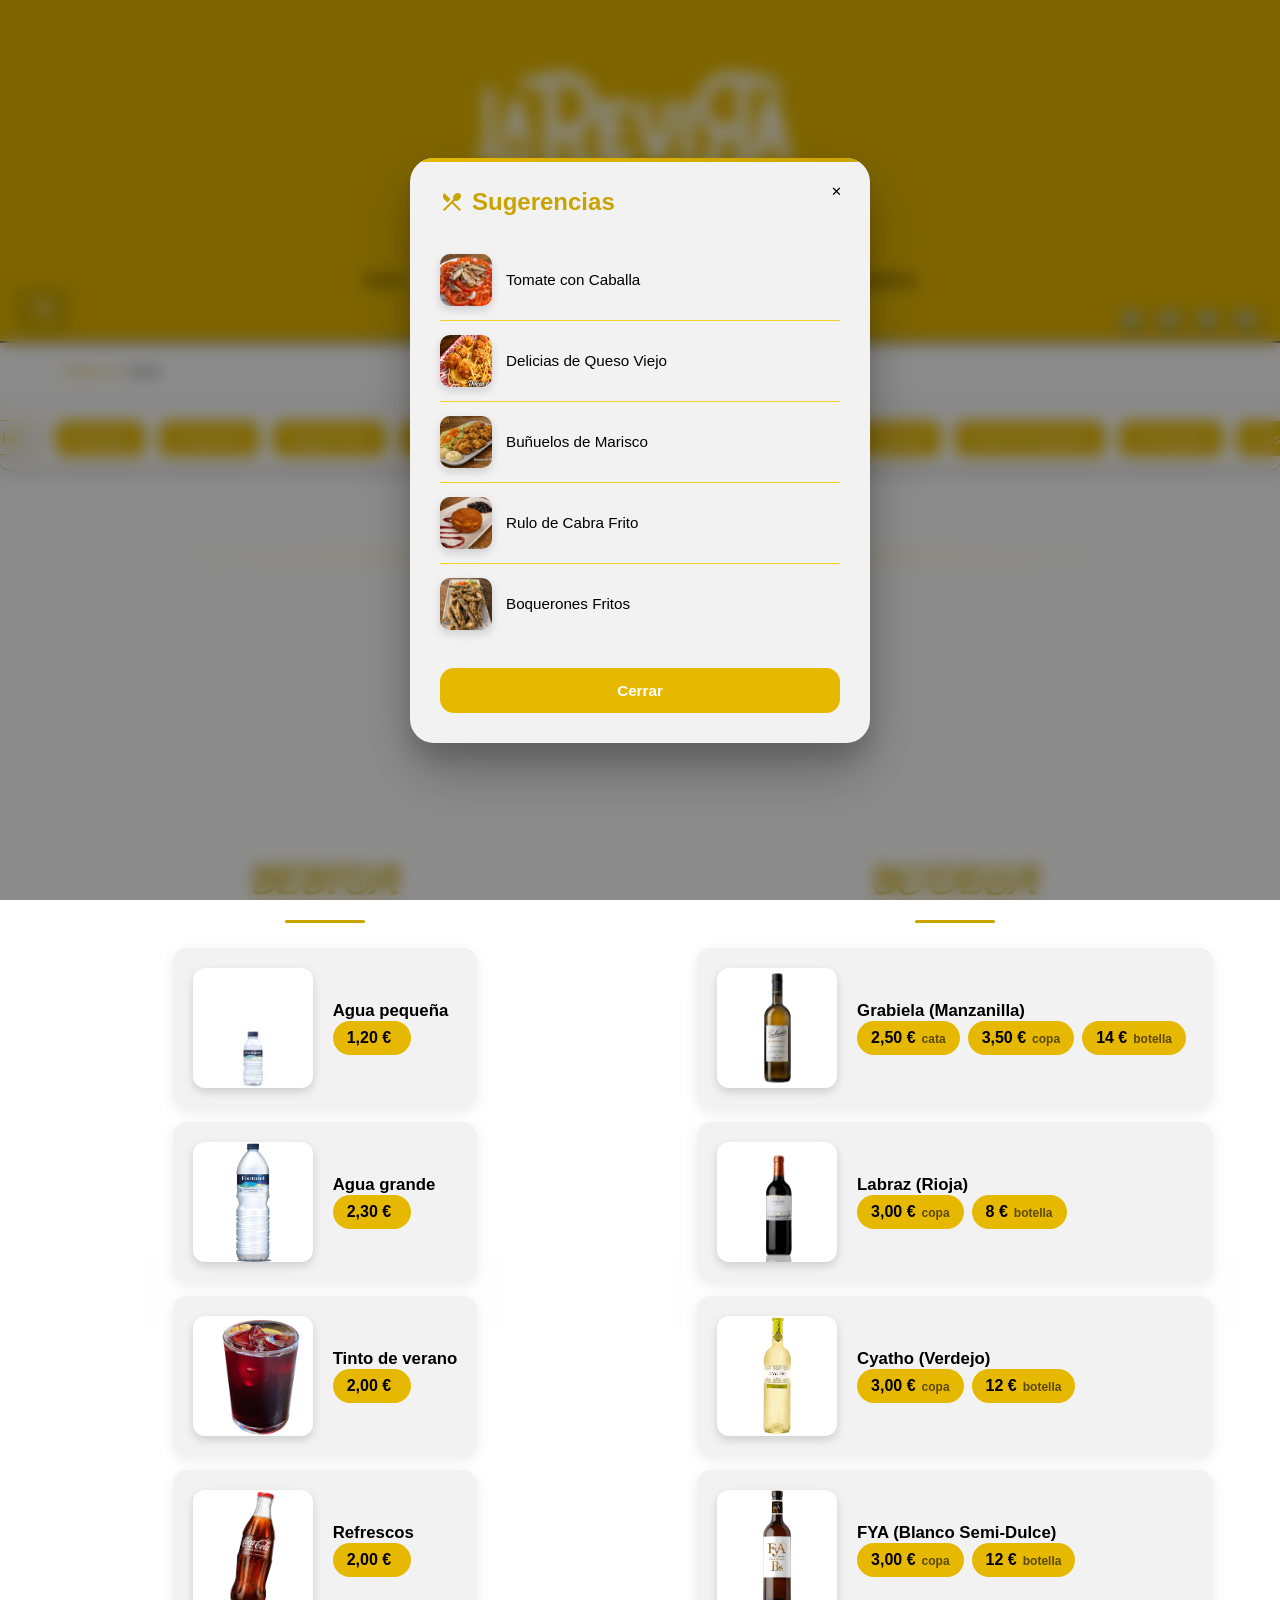
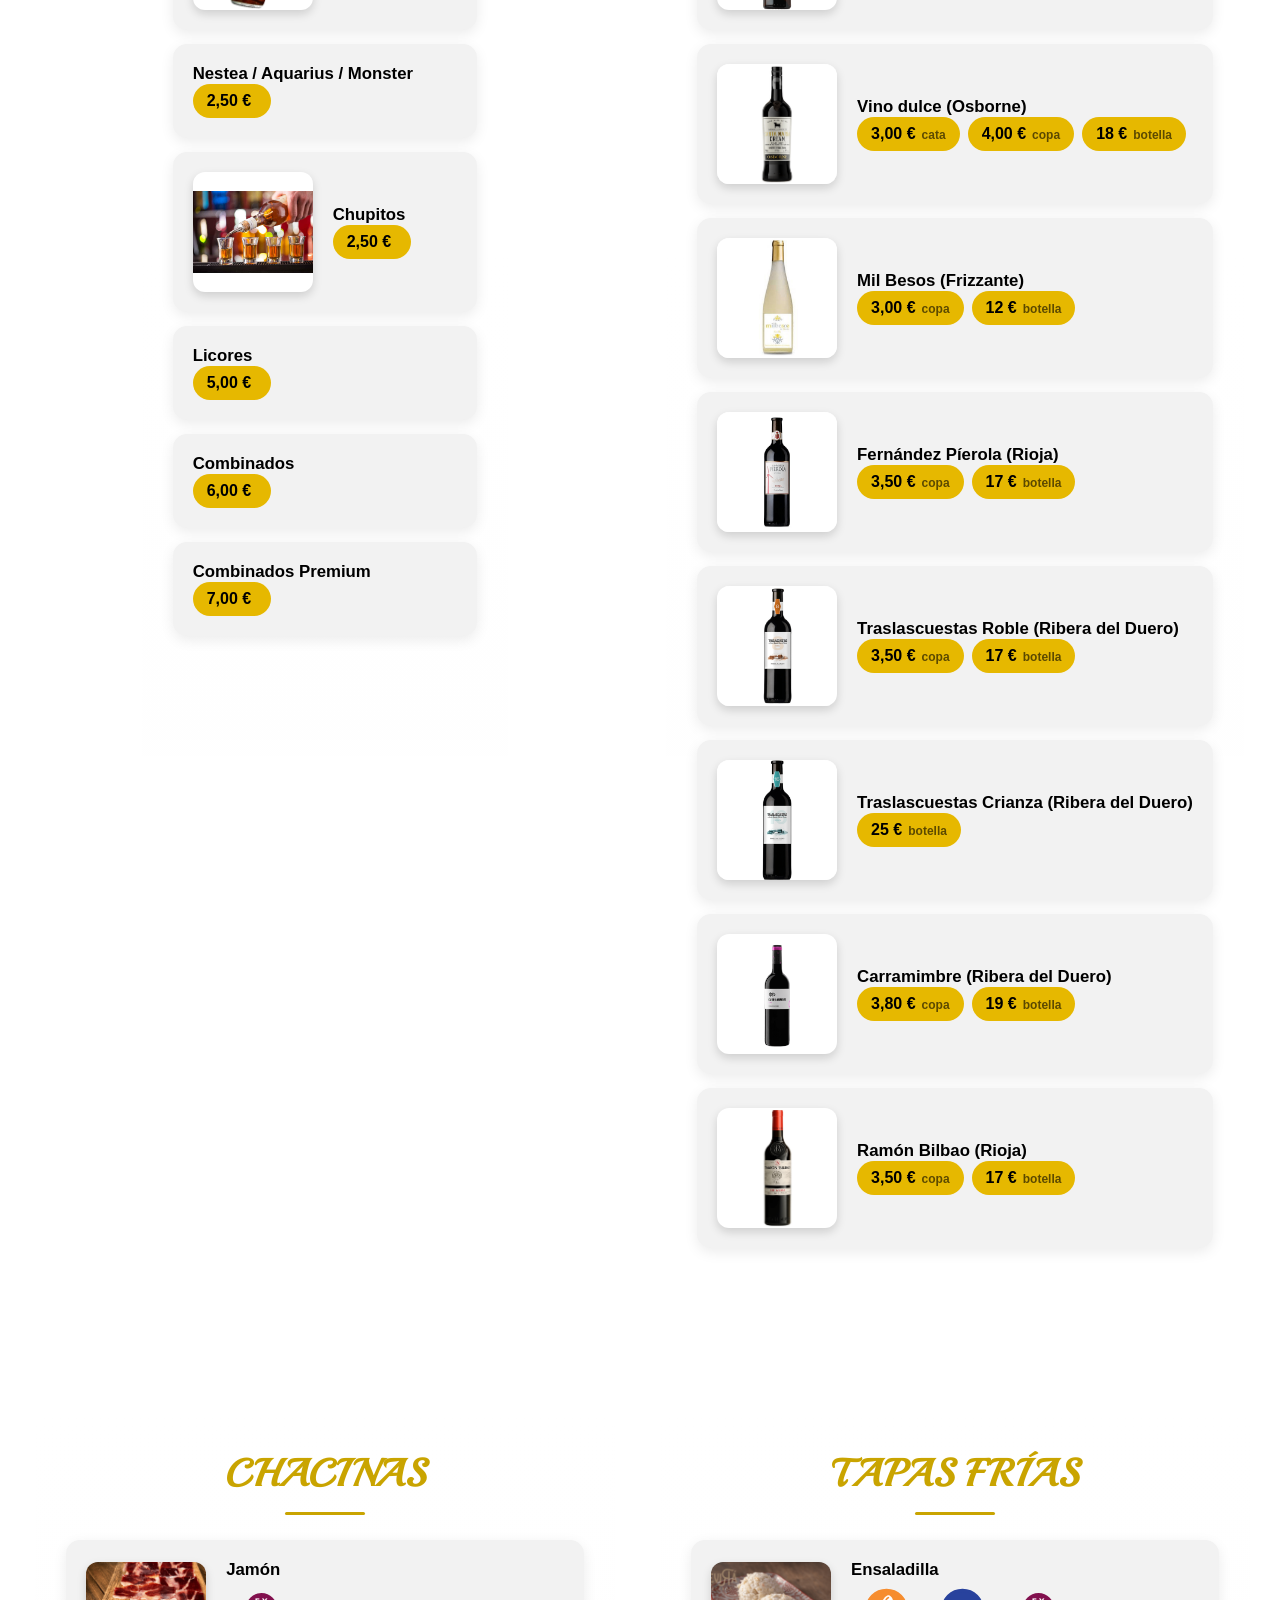
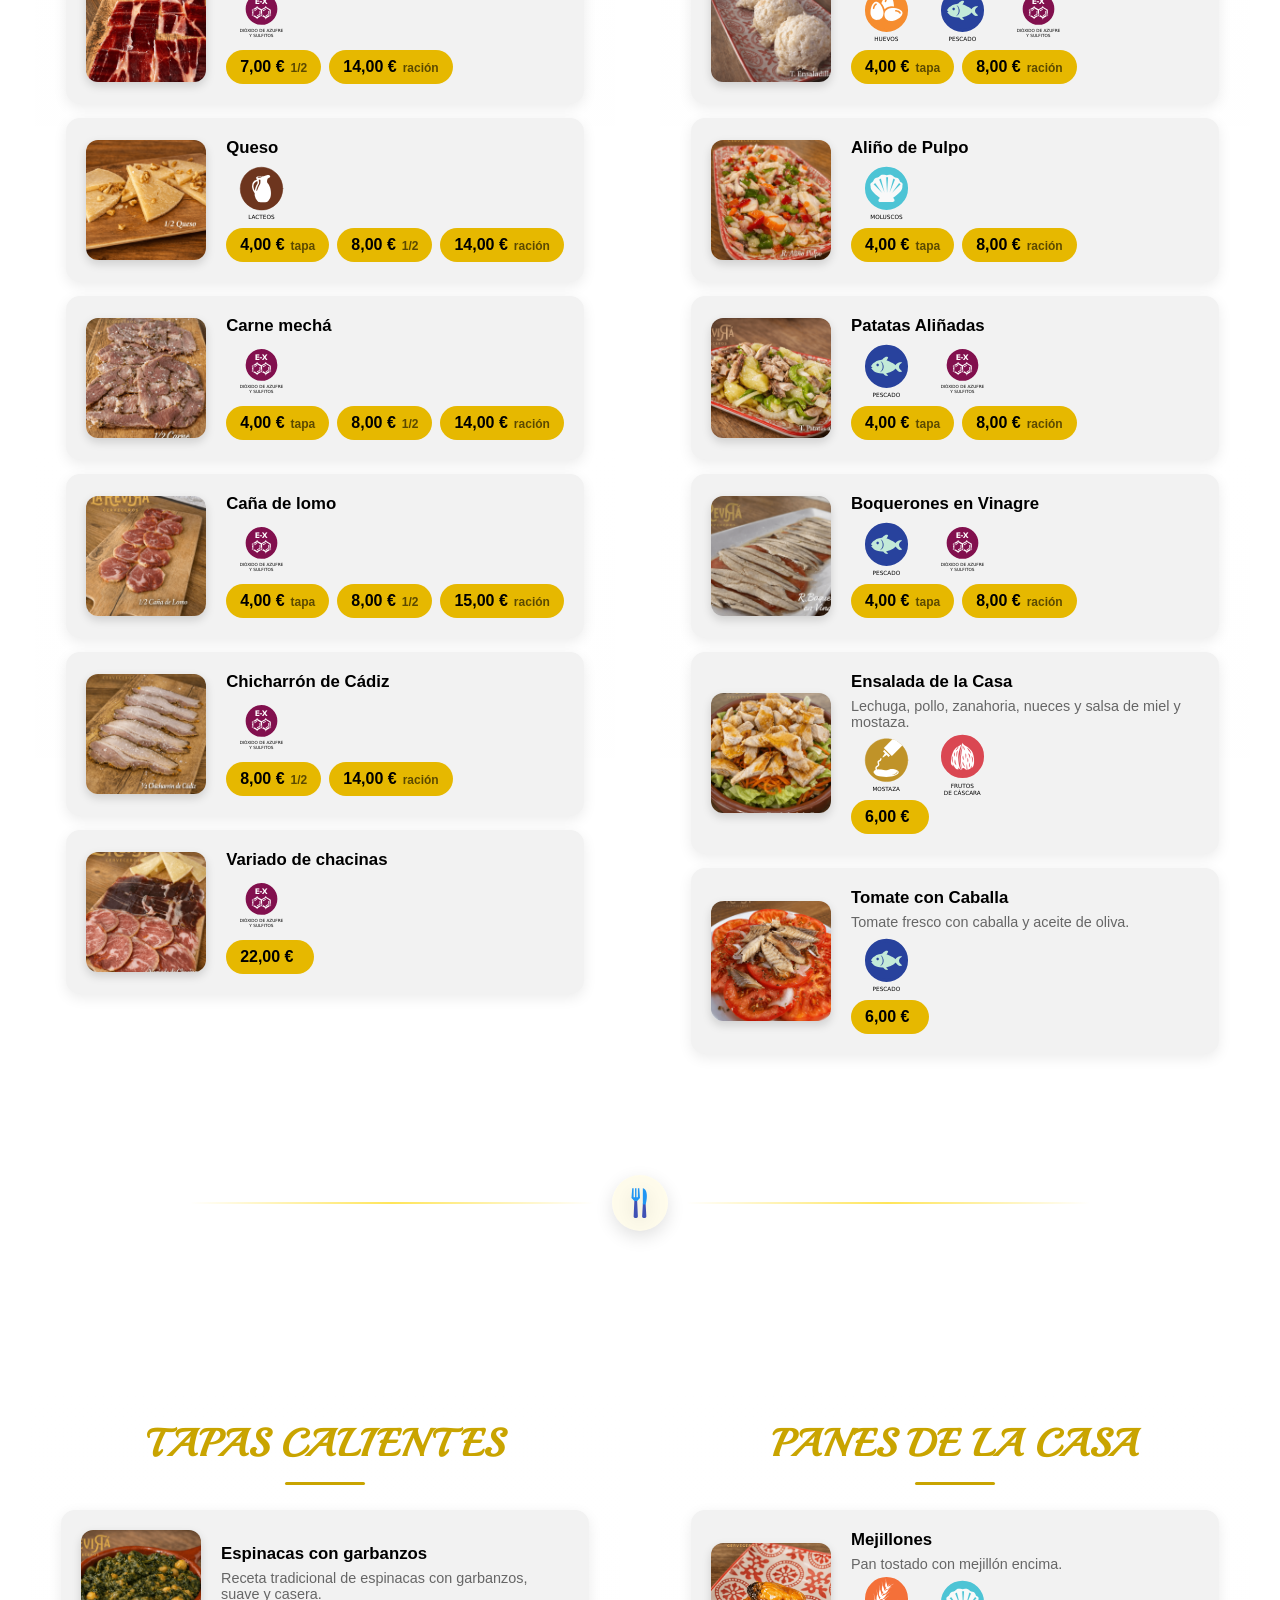
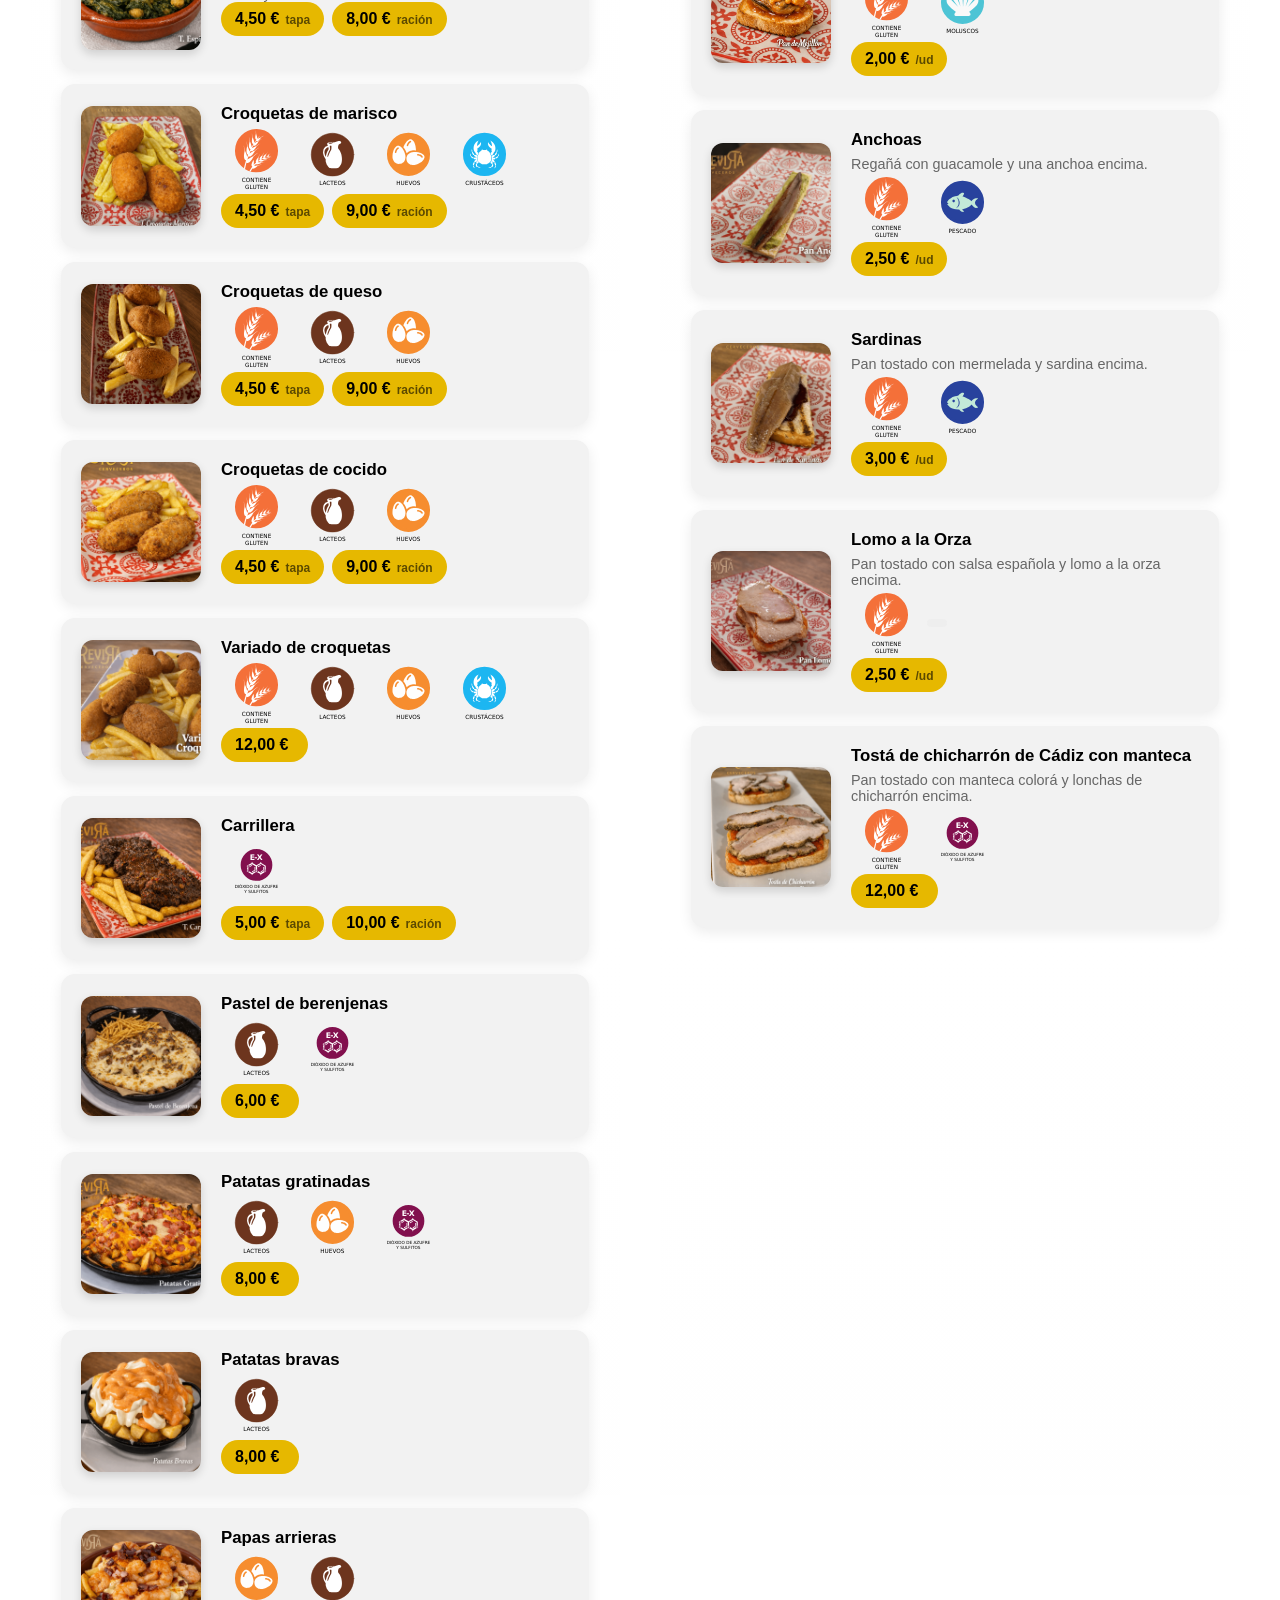
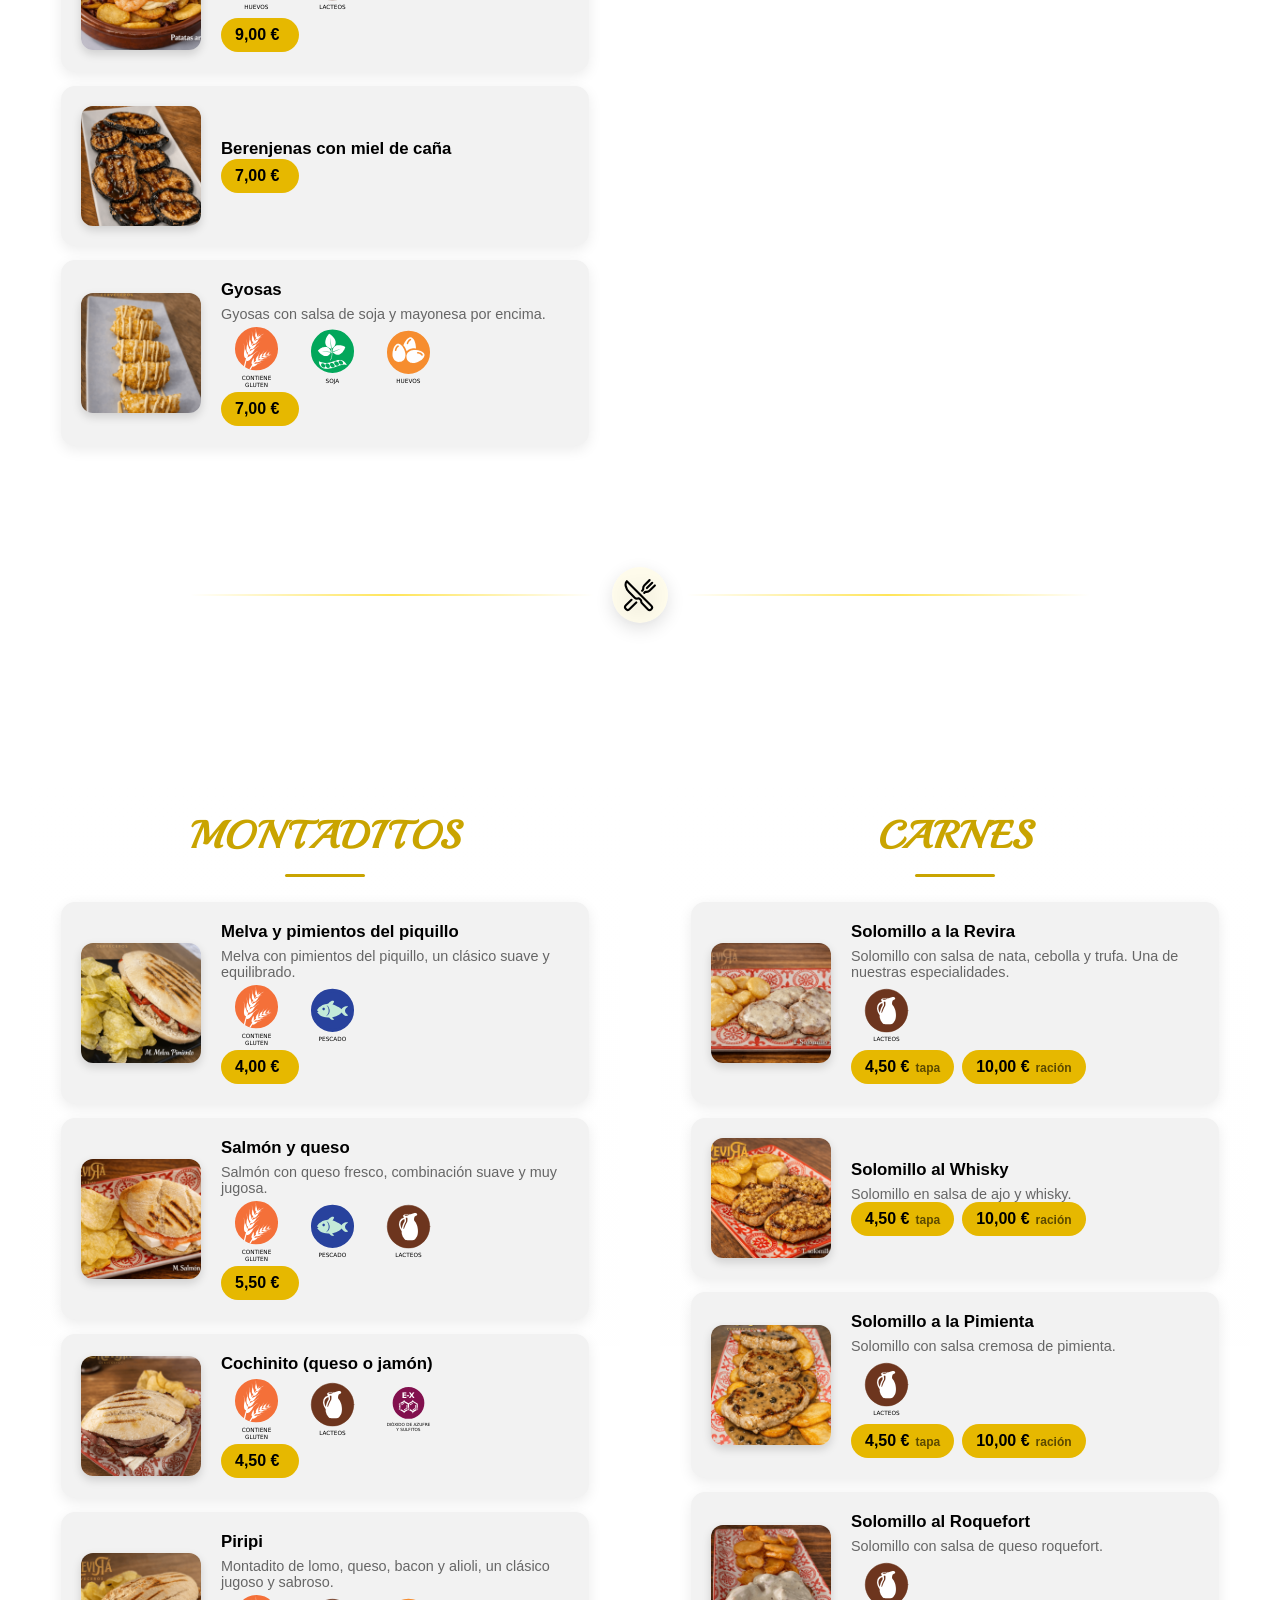
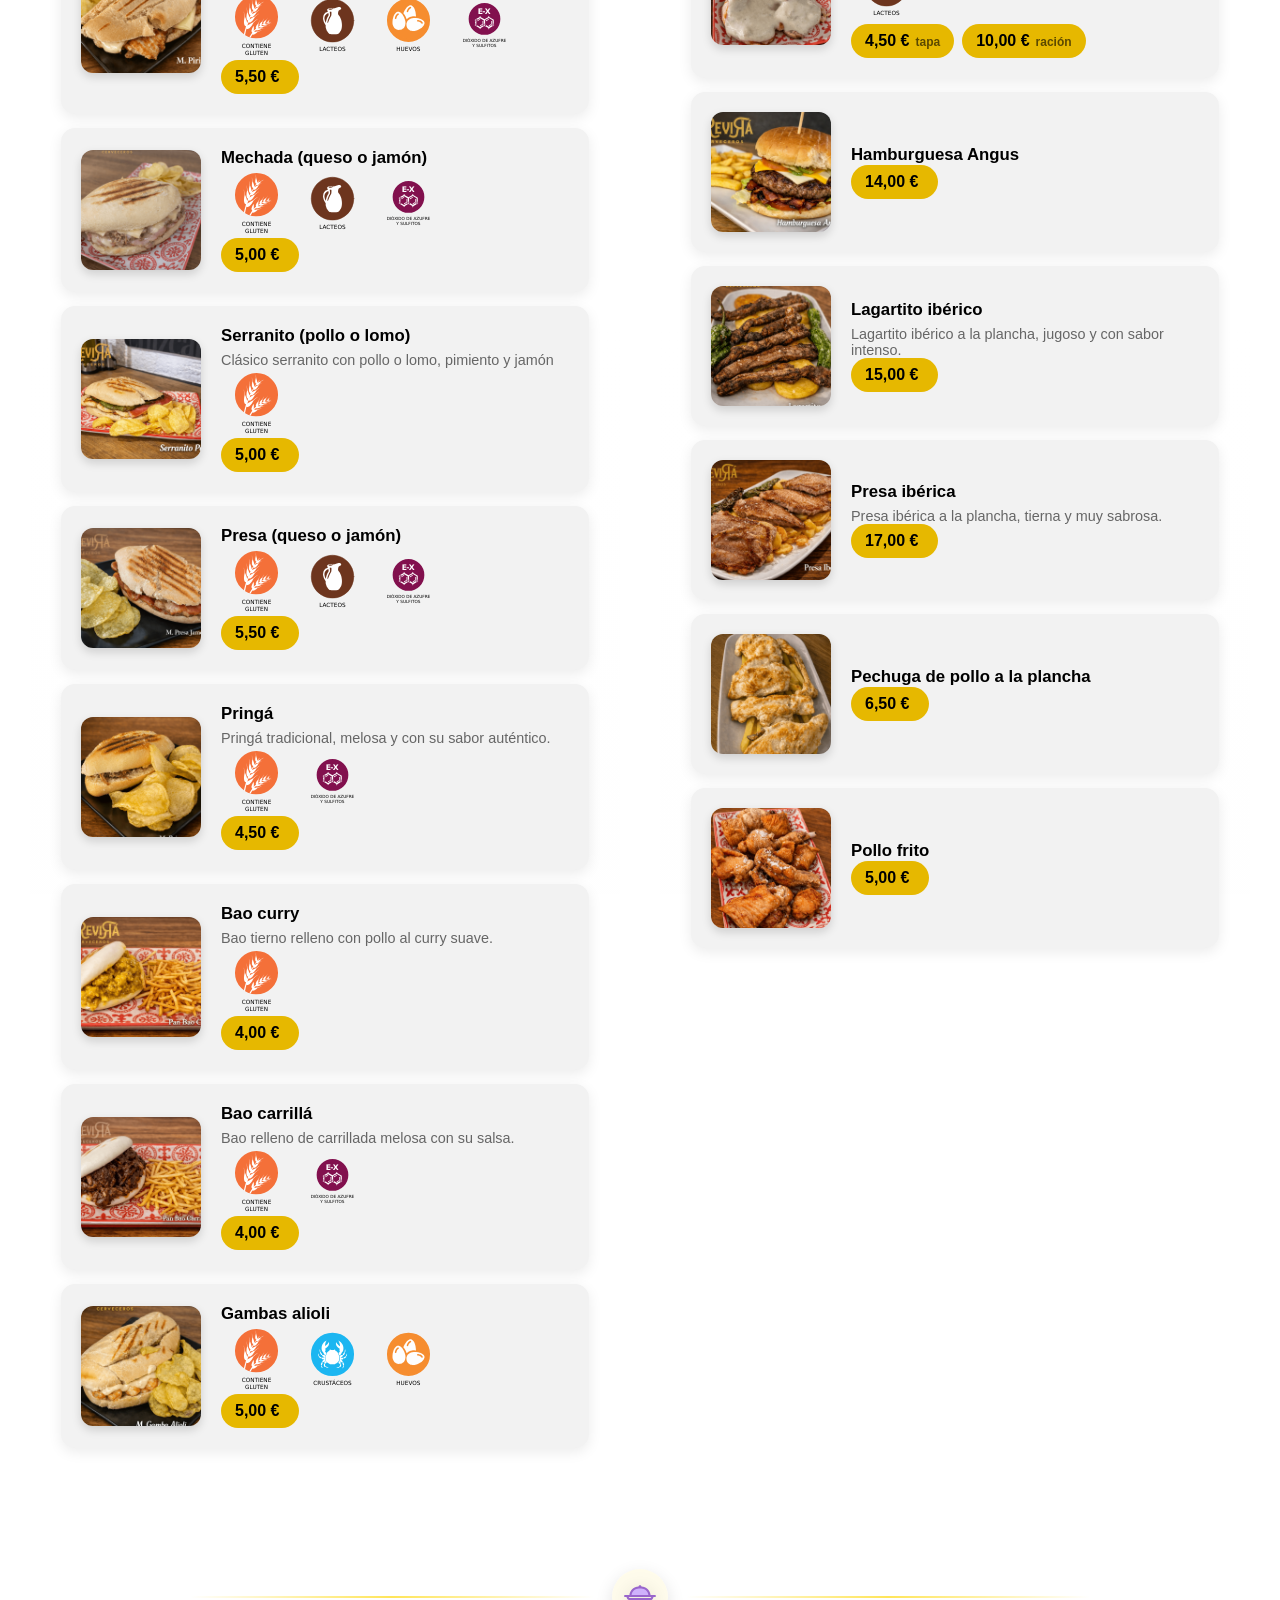
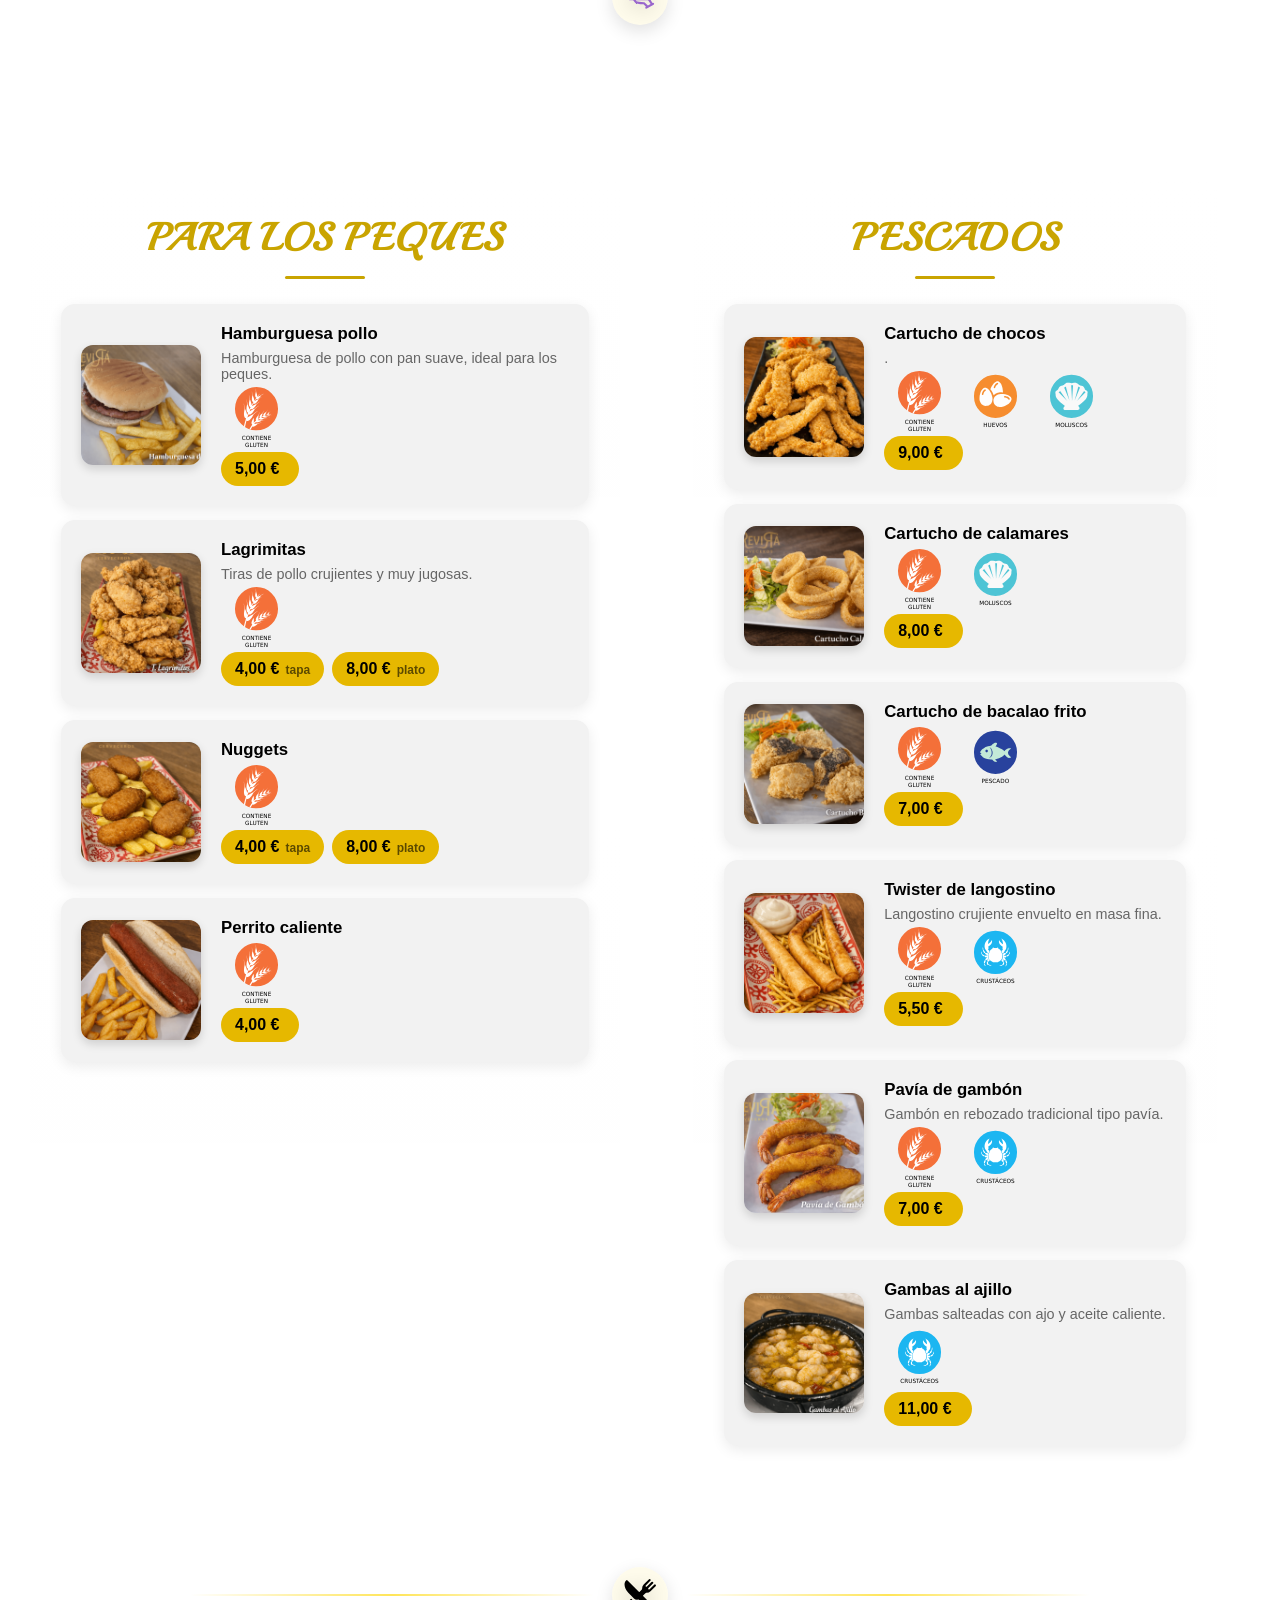
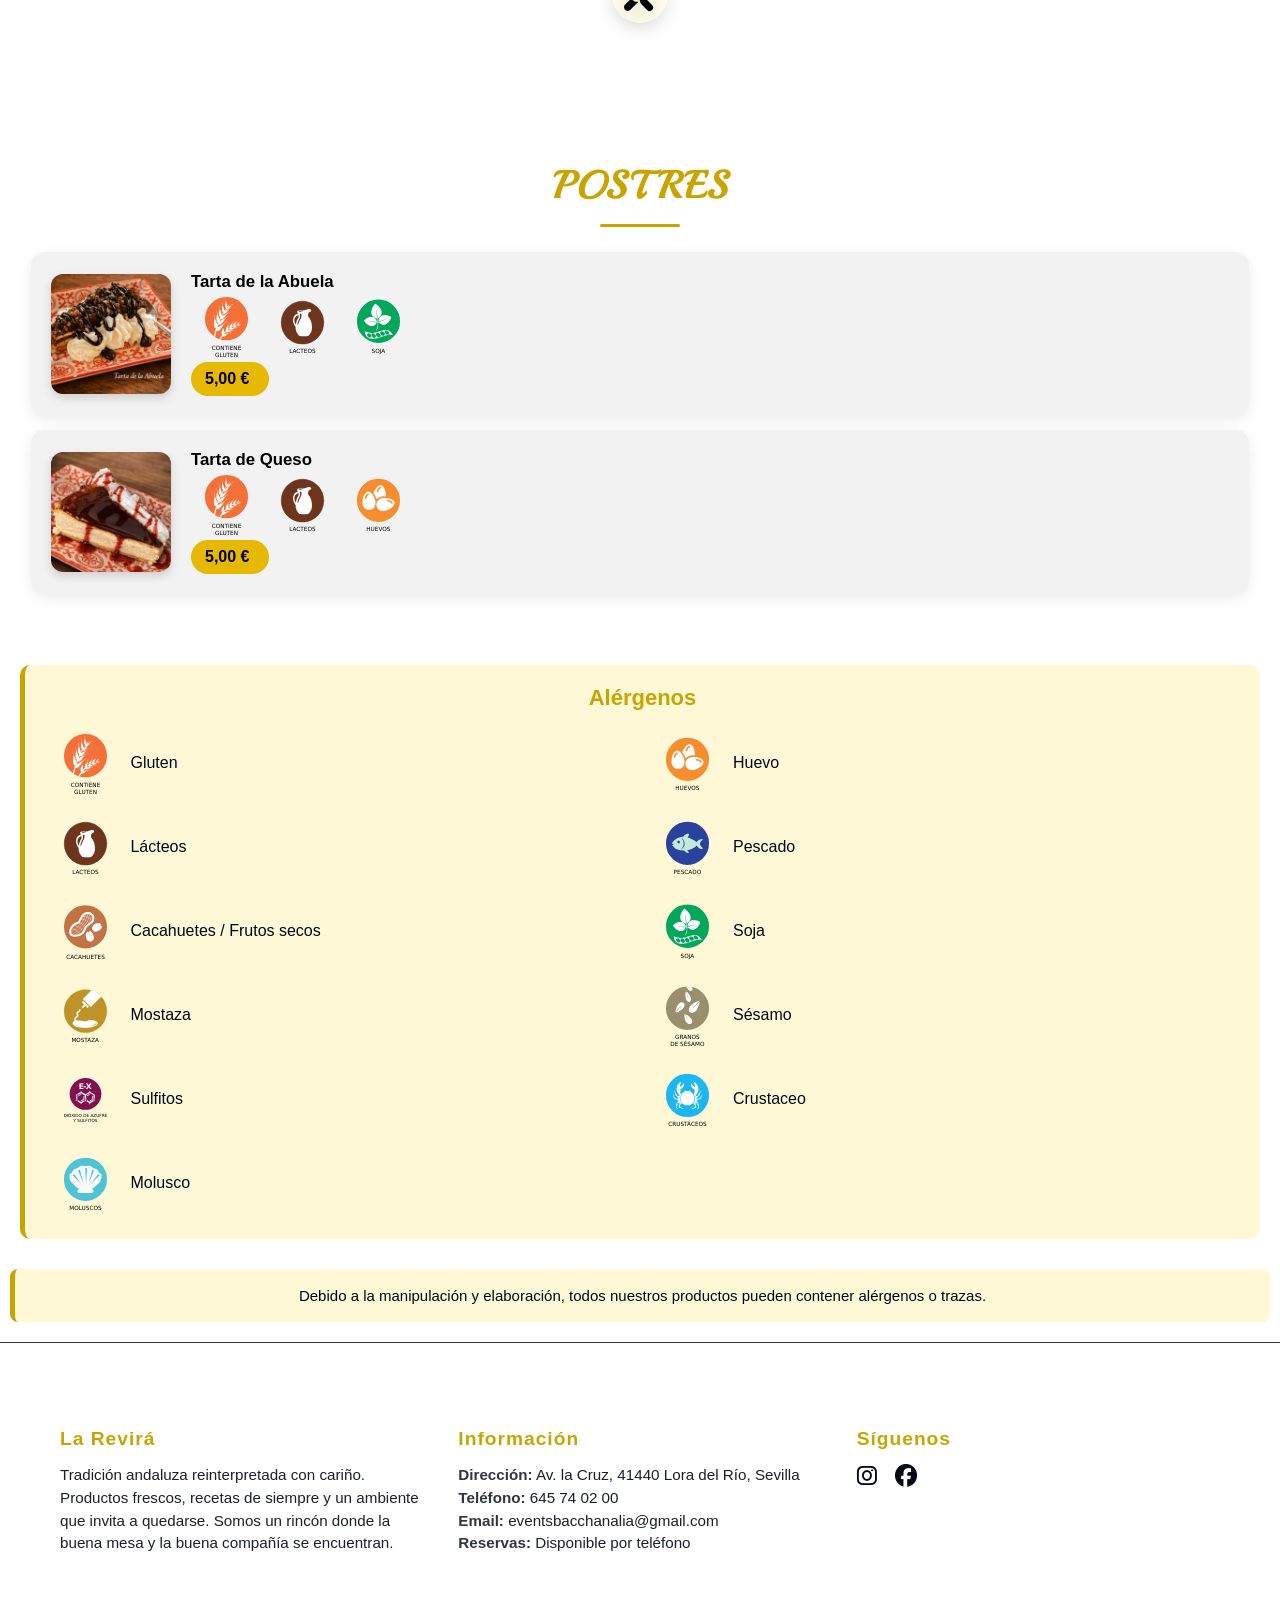
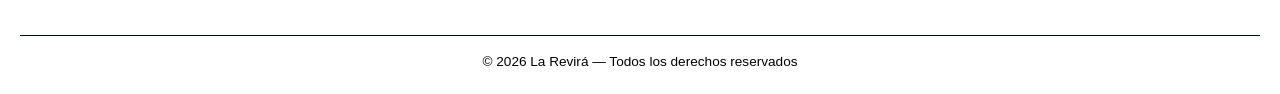
==== carta.html @ 1b8e3df9 "optimizando" ====
<!DOCTYPE html>
<html lang="es">

<head>
    <meta charset="UTF-8">
    <title>Carta - La Revirá</title>
    <meta name="viewport" content="width=device-width, initial-scale=1.0">

    <!-- Google Material Symbols -->
    <link href="https://fonts.googleapis.com/css2?family=Material+Symbols+Outlined" rel="stylesheet">

    <!-- Favicon -->
    <link rel="icon" type="image/png" sizes="32x32" href="/revira/img/logo3.png?v=6">

    <!-- iPhone / iPad -->
    <link rel="apple-touch-icon" sizes="180x180" href="/revira/img/logo3-180.png?v=6">

    <!-- Android -->
    <link rel="icon" type="image/png" sizes="192x192" href="/revira/img/logo3-192.png?v=6">

    <link rel="icon" type="image/png" sizes="512x512" href="/revira/img/logo3-512.png?v=6">
    <!-- Font Awesome  -->
    <link rel="stylesheet" href="https://cdnjs.cloudflare.com/ajax/libs/font-awesome/6.5.0/css/all.min.css">

    <!-- Playball font  -->
    <link href="https://fonts.googleapis.com/css2?family=Playball&display=swap" rel="stylesheet">
    <link rel="manifest" href="manifest.json">

    <link rel="preconnect" href="https://fonts.googleapis.com">
    <link rel="preconnect" href="https://fonts.gstatic.com" crossorigin>

    <link
        href="https://fonts.googleapis.com/css2?family=Inter:wght@400;500;600;700&family=Playfair+Display:wght@600;700&display=swap"
        rel="stylesheet">
    <link rel="stylesheet" href="styles.css">
</head>

<body>

    <!-- NAV -->

    <header>

        <nav id="navMenu">
            <a data-i18n="menu_home" href="index.html">Inicio</a>
            <a data-i18n="menu_dishes" href="platos.html">Nuestros platos</a>
            <a data-i18n="menu_menu" href="carta.html">Carta</a>

            <a data-i18n="menu_about" href="#info">Sobre nosotros</a>
        </nav>

        <button id="theme-toggle">
            <span id="theme-icon" class="material-symbols-outlined">dark_mode</span>
        </button>



        <div id="language-switcher">
            <div class="flag" data-lang="es">
                <img src="https://flagcdn.com/es.svg" alt="ES">
            </div>
            <div class="flag" data-lang="en">
                <img src="https://flagcdn.com/gb.svg" alt="EN">
            </div>
            <div class="flag" data-lang="fr">
                <img src="https://flagcdn.com/fr.svg" alt="FR">
            </div>
            <div class="flag" data-lang="de">
                <img src="https://flagcdn.com/de.svg" alt="DE">
            </div>
        </div>
    </header>
    <!-- NAV BOTTOM (solo móvil) -->
    <div class="bottom-nav" id="bottomNav">
        <a href="index.html">
            <span class="material-symbols-outlined">home</span>
            <small data-i18n="menu_home">Inicio</small>
        </a>

        <a href="platos.html">
            <span class="material-symbols-outlined">restaurant_menu</span>
            <small data-i18n="menu_dishes">Platos</small>
        </a>

        <a href="carta.html">
            <span class="material-symbols-outlined">menu_book</span>
            <small data-i18n="menu_menu">Carta</small>
        </a>

        <a href="#info">
            <span class="material-symbols-outlined">info</span>
            <small data-i18n="menu_about">Nosotros</small>
        </a>
    </div>
    <!-- BREADCRUMB -->
    <div class="breadcrumb">
        <span data-i18n="breadcrumb">Estás en:</span>
        <span class="breadcrumb-label" data-i18n="breadcrumb_label_menu">Carta</span>
    </div>


    <!-- ANCLAS CATEGORÍAS -->
    <div class="anchors-row">
        <div class="anchors">
            <a data-i18n="bebida" href="#bebida">Bebida</a>
            <a data-i18n="bodega" href="#bodega">Bodega</a>
            <a data-i18n="chacinas" href="#chacinas">Chacinas</a>
            <a data-i18n="tapas_frias" href="#tapas-frias">Tapas frías</a>
            <a data-i18n="tapas_calientes" href="#tapas-calientes">Tapas calientes</a>
            <a data-i18n="panes" href="#panes">Panes de la casa</a>
            <a data-i18n="montaditos" href="#montaditos">Montaditos</a>
            <a data-i18n="carnes" href="#carnes">Carnes</a>
            <a data-i18n="peques" href="#peques">Para los peques</a>
            <a data-i18n="pescados" href="#pescados">Pescados</a>
            <a data-i18n="postres" href="#postres">Postres</a>
        </div>
        <!--  
         -->
    </div>

    <div class="pdf-section">

        <div class="pdf-divider">
            <span class="pdf-icon">
                <img src="img/svg/bandeja.svg" alt="">
            </span>
        </div>

        <a href="pdf/Carta La Revirá Cerveceros.pdf" class="btn-download" target="_blank">
            <span class="pdf-icon">
                <img src="img/svg/pdf.svg" alt="">
            </span> Ver carta en PDF
        </a>

    </div>



    <div class="carta-grid">

        <!-- BEBIDA -->
        <section id="bebida" class="platos-section">
            <h2 data-i18n="bebida">Bebida</h2>
            <div class="menu-list"></div>
        </section>

        <!-- BODEGA -->
        <section id="bodega" class="platos-section">
            <h2 data-i18n="bodega">Bodega</h2>
            <div class="menu-list"></div>
        </section>

    </div>

    <div class="carta-grid">

        <!-- CHACINAS -->
        <section id="chacinas" class="platos-section">
            <h2 data-i18n="chacinas">Chacinas</h2>
            <div class="menu-list"></div>
        </section>

        <!-- TAPAS FRÍAS -->
        <section id="tapas-frias" class="platos-section">
            <h2 data-i18n="tapas_frias">Tapas frías</h2>
            <div class="menu-list"></div>
        </section>

    </div>


    <div class="pdf-section">

        <div class="pdf-divider">
            <span class="pdf-icon">
                <img src="img/svg/cubiertos.svg" alt="">
            </span>
        </div>

    </div>

    <div class="carta-grid">

        <!-- TAPAS CALIENTES -->
        <section id="tapas-calientes" class="platos-section">
            <h2 data-i18n="tapas_calientes">Tapas calientes</h2>
            <div class="menu-list"></div>
        </section>

        <!-- PANES DE LA CASA -->
        <section id="panes" class="platos-section">
            <h2 data-i18n="panes">Panes de la casa</h2>
            <div class="menu-list"></div>
        </section>

    </div>



    <div class="pdf-section">

        <div class="pdf-divider">
            <span class="pdf-icon">
                <img src="img/svg/cubiertos2.svg" alt="">
            </span>
        </div>

    </div>

    <div class="carta-grid">

        <!-- MONTADITOS -->
        <section id="montaditos" class="platos-section">
            <h2 data-i18n="montaditos">Montaditos</h2>
            <div class="menu-list"></div>
        </section>

        <!-- CARNES -->
        <section id="carnes" class="platos-section">
            <h2 data-i18n="carnes">Carnes</h2>
            <div class="menu-list"></div>
        </section>

    </div>


    <div class="pdf-section">

        <div class="pdf-divider">
            <span class="pdf-icon">
                <img src="img/svg/bandeja2.svg" alt="">
            </span>
        </div>

    </div>

    <div class="carta-grid">

        <!-- PARA LOS PEQUES -->
        <section id="peques" class="platos-section">
            <h2 data-i18n="peques">Para los peques</h2>
            <div class="menu-list"></div>
        </section>

        <!-- PESCADOS -->
        <section id="pescados" class="platos-section">
            <h2 data-i18n="pescados">Pescados</h2>
            <div class="menu-list"></div>
        </section>

    </div>


    <div class="pdf-section">

        <div class="pdf-divider">
            <span class="pdf-icon">
                <img src="img/svg/cubiertos3.svg" alt="">
            </span>
        </div>

    </div>

    <!-- POSTRES -->
    <section id="postres" class="platos-section">
        <h2 data-i18n="postres">Postres</h2>
        <div class="menu-list"></div>
    </section>



    <div class="allergen-legend">
        <h3 data-i18n="alergenos_title">Alérgenos</h3>

        <div class="allergen-grid">
            <div><span class="icon gluten"></span> <span data-i18n="alergeno_gluten">Gluten</span></div>
            <div><span class="icon huevo"></span> <span data-i18n="alergeno_huevo">Huevo</span></div>
            <div><span class="icon lacteos"></span> <span data-i18n="alergeno_lacteos">Lácteos</span></div>
            <div><span class="icon pescado"></span> <span data-i18n="alergeno_pescado">Pescado</span></div>
            <div><span class="icon cacahuetes"></span> <span data-i18n="alergeno_cacahuetes">Cacahuetes / Frutos
                    secos</span></div>
            <div><span class="icon soja"></span> <span data-i18n="alergeno_soja">Soja</span></div>
            <div><span class="icon mostaza"></span> <span data-i18n="alergeno_mostaza">Mostaza</span></div>
            <div><span class="icon sesamo"></span> <span data-i18n="alergeno_sesamo">Sésamo</span></div>
            <div><span class="icon sulfitos"></span> <span data-i18n="alergeno_sulfitos">Sulfitos</span></div>
            <div><span class="icon crustaceo"></span> <span data-i18n="alergeno_crustaceo">Crustaceo</span></div>
            <div><span class="icon moluscos"></span> <span data-i18n="alergeno_molusco">Molusco</span></div>


        </div>
    </div>

    <p class="allergen-note" data-i18n="alergenos_nota">
        Por las características de instalación, manipulación y elaboración del establecimiento, todos nuestros productos
        son susceptibles de contener de manera directa o a través de contaminación cruzada algún tipo de alérgeno.
        Diríjase a nuestro personal si desea más información al respecto.
    </p>

    <!-- BOTÓN FLOTANTE IR ARRIBA -->
    <button id="btnTop" class="btn-top">
        <span class="material-symbols-outlined">arrow_upward</span>
    </button>

    <!-- FOOTER -->
    <footer class="footer">
        <div id="info" class="footer-container">

            <div class="footer-col">
                <h3 data-i18n="footer_about_title">La Revirá</h3>
                <p data-i18n="footer_about_text">
                    Tradición andaluza reinterpretada con cariño.
                    Productos frescos, recetas de siempre y un ambiente que invita a quedarse.
                    Somos un rincón donde la buena mesa y la buena compañía se encuentran.
                </p>
            </div>

            <div class="footer-col">
                <h3 data-i18n="footer_info_title">Información</h3>
                <ul>
                    <li><strong data-i18n="footer_address">Dirección:</strong> <span data-i18n="footer_address_text">Av.
                            la Cruz, 41440 Lora del Río, Sevilla</span></li>
                    <li><strong data-i18n="footer_phone">Teléfono:</strong> <span data-i18n="footer_phone_text">645 74
                            02 00</span></li>
                    <li><strong data-i18n="footer_email">Email:</strong> <span
                            data-i18n="footer_email_text">eventsbacchanalia@gmail.com</span></li>
                    <li><strong data-i18n="footer_reservas">Reservas:</strong> <span
                            data-i18n="footer_reservas_text">Disponible por teléfono</span></li>
                </ul>
            </div>

            <div class="footer-col">
                <h3 data-i18n="footer_follow">Síguenos</h3>
                <div class="footer-social">
                    <a href="https://www.instagram.com/la_revira_cerveceros/" target="_blank" aria-label="Instagram">
                        <i class="fa-brands fa-instagram"></i>
                    </a>
                    <a href="https://www.facebook.com/p/La-Revirá-Cerveceros-61552801625227/" target="_blank"
                        aria-label="Facebook">
                        <i class="fa-brands fa-facebook"></i>
                    </a>
                </div>
            </div>

        </div>

        <div class="footer-bottom">
            <p data-i18n="footer_copy">© 2026 La Revirá — Todos los derechos reservados</p>
        </div>
    </footer>

    <!-- LIGHTBOX -->
    <div class="lightbox" id="lightbox">
        <span class="lightbox-close" id="lightboxClose" data-i18n="lightbox_close">&times;</span>
        <img id="lightboxImg" src="">
    </div>

  <div id="suggestionsModal" class="modal hidden">

    <div class="modal-content">

        <button class="modal-close" id="closeModal">✕</button>

        <h2 class="suggestions-title">
            <span class="material-symbols-outlined">restaurant_menu</span>
            <span data-i18n="suggestions_title"></span>
        </h2>

        <ul id="suggestionsList"></ul>

        <button class="modal-btn" id="closeModalBtn" data-i18n="close">
            Continuar
        </button>

    </div>

</div>


    <div id="plato-modal" class="plato-modal">

        <div class="plato-modal-panel">

            <button id="modal-back" class="plato-modal-back">
                <span class="material-symbols-outlined">arrow_back</span>
                <span data-i18n="volver"></span>
            </button>



            <div class="modal-image-container">

                <img id="modal-img" class="modal-img" src="" alt="Plato">

                <button id="modal-prev" class="nav-btn nav-left">
                    <span class="material-symbols-outlined">
                        chevron_left
                    </span>
                </button>

                <button id="modal-next" class="nav-btn nav-right">
                    <span class="material-symbols-outlined">
                        chevron_right
                    </span>
                </button>

            </div>

            <h2 id="modal-title"></h2>

            <p id="modal-desc"></p>

            <div id="modal-alergenos" class="modal-alergenos"></div>

            <div id="modal-precios" class="modal-precios"></div>

        </div>

    </div>


    <script src="script.js"></script>

</body>

</html>
---- styles.css ----
/* ============================================================
   VARIABLES GLOBALES
============================================================ */
:root {
  --ink-black: #000814;
  --dim-grey: hsl(210, 2%, 38%);
  --jet-black: #1a1c1f;
  --school-bus-yellow: #ffc400fb;
  --gold: #ffd60a;
  --white: #ffffff;
  --transition: 0.3s ease;
}

/* ============================================================
   RESET GENERAL
============================================================ */
* {
  margin: 0;
  padding: 0;
  box-sizing: border-box;
}

body {
  font-family: "Poppins", Arial, sans-serif;
  background: var(--ink-black);
  color: var(--white);
}

body.light-mode {
  --ink-black: #ffffff;
  --jet-black: #f2f2f2;
  --dim-grey: #333333;
  --white: #000000;
  --school-bus-yellow: #e6b800;
  --gold: #c9a400;

  background: var(--ink-black);
  color: var(--white);
}


#theme-toggle {
  position: absolute;
  bottom: 10px;
  left: 15px;
  background: var(--gold);
  color: var(--ink-black);
  padding: 10px 16px;
  border-radius: 8px;
  border: none;
  cursor: pointer;
  font-size: 24px;
  transition: var(--transition);
  display: flex;
  align-items: center;
  justify-content: center;
}

#theme-toggle:hover {
  background: var(--school-bus-yellow);
  transform: translateY(-2px);
}


@media (max-width: 768px) {
  #theme-toggle {
    bottom: 10px;
    left: 10px;
    padding: 8px 14px;
    font-size: 22px;
  }
}


/* ============================================================
   HEADER + NAVEGACIÓN
============================================================ */

/* HEADER */
header {
  background: var(--school-bus-yellow);
  padding: 40px 20px;
  text-align: center;
  border-bottom: 2px solid var(--dim-grey);

  position: sticky;
  /* 🔥 SIEMPRE ARRIBA */
  top: 0;
  z-index: 9999;

  background-blend-mode: normal;
  /* 🔥 evita transparencia */
  /* Logo centrado */
  background-image: url("img/logo.png");
  background-repeat: no-repeat;
  background-position: center 40px;
  background-size: clamp(180px, 40vw, 380px);
  padding-top: clamp(140px, 30vw, 220px);
}


/* NAV */
nav {
  margin-top: 40px;
  display: flex;
  justify-content: center;
  gap: clamp(15px, 5vw, 40px);
  flex-wrap: wrap;
}

nav a {
  font-size: clamp(0.9rem, 2.5vw, 1.1rem);
  padding: 10px 18px;
  text-decoration: none;
  color: var(--white);
  border-radius: 6px;
  transition: var(--transition);
}

nav a:hover {
  background: var(--ink-black);
  border-color: var(--dim-grey);
}

/* ICONO MENÚ RESPONSIVE */
.menu-icon {
  display: none;
  cursor: pointer;
  font-size: 32px;
  color: var(--ink-black);
}

/* ============================================================
   BREADCRUMB
============================================================ */

.breadcrumb {
  margin: 20px auto;
  width: 90%;
  max-width: 1200px;
  font-size: 14px;
  color: var(--dim-grey);
}

.breadcrumb span {
  color: var(--gold);
}

/* Este span debe mantenerse gris */
.breadcrumb-label {
  color: var(--dim-grey) !important;
  font-weight: inherit;
}

/* ============================================================
   CARRUSEL DE IMÁGENES
============================================================ */
/* Contenedor principal */
.carousel {
  width: 100%;
  max-width: 1400px;
  margin: 0 auto;
  position: relative;
  overflow: hidden;
  margin-top: 30px;
  border-radius: 14px;
}

/* Track */
.slides {
  display: flex;
  transition: transform 0.6s ease;
}

/* Grupo de imágenes */
.slide-group {
  min-width: 100%;
  display: flex;
  justify-content: center;
  gap: 20px;
  padding: 20px;
}

/* Cada item */
.slide-item {
  flex: 1;
  max-width: 33%;
  height: clamp(260px, 38vw, 480px);
  /* 🔥 más alto y uniforme */
  border-radius: 14px;
  overflow: hidden;

  display: flex;
  /* 🔥 centra todo */
  justify-content: center;
  align-items: center;
  background: #000;
  /* 🔥 relleno elegante */
}

/* Imagen */
.slide-item img,
.slide-item video {
  width: 100%;
  height: 100%;
  object-fit: cover;
  /* 🔥 CLAVE: uniformidad total */
  border-radius: 14px;
  transition: transform 0.4s ease;
}

.slide-item:hover img,
.slide-item:hover video {
  transform: scale(1.05);
}

.slide-item video {
  display: block;
  /* evita colapso */
}


/* Botones del carrusel */
.prev,
.next {
  position: absolute;
  top: 50%;
  transform: translateY(-50%);
  background: rgba(0, 0, 0, 0.45);
  border: none;
  color: white;
  cursor: pointer;
  padding: 12px;
  border-radius: 50%;
  z-index: 10;
}

.prev {
  left: 10px;
}

.next {
  right: 10px;
}

/* ============================
   TABLET (≤ 1024px)
============================ */
@media (max-width: 1024px) {
  .slide-item {
    max-width: 48%;
    height: clamp(220px, 45vw, 360px);
  }
}

/* ============================
   MÓVIL (≤ 768px)
============================ */
@media (max-width: 768px) {

  .slide-group {
    flex-direction: column;
  }

  .slide-item {
    max-width: 100%;
    height: clamp(300px, 70vw, 520px);
    /* 🔥 carrusel grande en móvil */
  }

  .carousel {
    scroll-snap-type: x mandatory;
    overflow-x: hidden;
  }

  #slides {
    display: flex;
    scroll-snap-type: x mandatory;
  }

  .slide-group {
    scroll-snap-align: center;
  }
}

/* ============================
   MÓVIL PEQUEÑO (≤ 600px)
============================ */
@media (max-width: 600px) {

  .slide-group {
    flex-direction: column;
  }

  .slide-item {
    max-width: 100%;
    height: clamp(300px, 80vw, 540px);
    /* 🔥 aún más grande en móviles pequeños */
  }
}

#slides {
  transition: transform 0.6s ease;
}


/* ============================================================
   SECCIONES GENERALES
============================================================ */
.section {
  padding: clamp(40px, 6vw, 80px) 20px;
  text-align: center;
}

body.light-mode .section {
  background: #ffffff;
  /* negro */
  color: #000814;
  /* blanco */
}

body.light-mode .section h1 {
  color: #000814;
  /* blanco */
}

.section h1 {
  font-size: clamp(2.2rem, 5vw, 4rem);
  font-weight: 700;
  letter-spacing: 1px;
  margin-bottom: 20px;
  color: var(--white);
}

.home-logo {
  width: clamp(120px, 20vw, 220px);
  margin: 20px auto 10px;
  display: block;
}

/* ============================================================
   UBICACIÓN Y HORARIOS
============================================================ */

.location {
  background: var(--white);
  padding: clamp(40px, 6vw, 80px) 20px;
}

.location h2 {
  color: var(--ink-black);
}

body.light-mode .location {
  color: var(#000814);
  /* blanco */
}

body.light-mode .location h2 {
  color: #000814;
  /* blanco */
}

.location-container {
  display: flex;
  justify-content: space-between;
  gap: 40px;
  margin-top: 40px;
}

/* Caja de horarios */
.schedule-box {
  background: var(--white);
  padding: 25px 30px;
  border-radius: 12px;
  width: 40%;
  text-align: left;
  border-left: 6px solid var(--school-bus-yellow);
  box-shadow: 0 4px 14px rgba(0, 0, 0, 0.08);
}

body.light-mode .schedule-box {
  background: #ffffff;
  /* blanco */
}

.schedule-box h3 {
  color: var(--ink-black);
  margin-bottom: 20px;
  font-size: 24px;
  font-weight: 600;
}

body.light-mode .schedule-box h3 {
  color: #000814;
  /* blanco */
}

.schedule-item {
  display: flex;
  justify-content: space-between;
  padding: 10px 0;
  border-bottom: 1px solid #eee;
}

.schedule-item:last-child {
  border-bottom: none;
}

.schedule-day {
  font-weight: 600;
  color: var(--ink-black);
}

body.light-mode .schedule-day {
  color: #000814;
  /* blanco */
}

.schedule-hours {
  color: #444;
}

body.light-mode .schedule-hours {
  color: #444;

}

/* Mapa */
.map-box {
  border-left: 6px solid var(--school-bus-yellow);
  box-shadow: 0 4px 14px rgba(0, 0, 0, 0.08);
  width: 60%;
  border-radius: 12px;
}

.map-box iframe {
  width: 100%;
  height: 350px;
  border-radius: 12px;
}

/* ============================================================
   FOOTER
============================================================ */
/* ============================================================
   FOOTER PREMIUM MINIMALISTA
============================================================ */


.footer {
  background: var(--ink-black);
  color: var(--white);
  padding: 45px 20px 25px 20px;
  border-top: 1px solid var(--dim-grey);
}

.footer-container {
  display: grid;
  grid-template-columns: repeat(auto-fit, minmax(260px, 1fr));
  gap: 35px;
  max-width: 1200px;
  margin: 0 auto;
}

.footer-col h3 {
  font-size: 1.2rem;
  color: var(--gold);
  margin-bottom: 14px;
  font-weight: 600;
  letter-spacing: 1px;
}

.footer-col p,
.footer-col ul li {
  font-size: 0.95rem;
  color: var(--white);
  opacity: 0.85;
  line-height: 1.5;
}

.footer-col ul {
  list-style: none;
  padding: 0;
  margin: 0;
}

.footer-social {
  display: flex;
  gap: 18px;
  margin-top: 10px;
}

.footer-social a {
  color: var(--white);
  font-size: 1.4rem;
  transition: var(--transition);
}

.footer-social a:hover {
  color: var(--gold);
  transform: translateY(-3px);
}

.footer-bottom {
  text-align: center;
  margin-top: 40px;
  padding-top: 18px;
  border-top: 1px solid var(--dim-grey);
}

.footer-bottom p {
  font-size: 0.85rem;
  opacity: 0.7;
}

/* ============================
   FOOTER (columnas blancas)
============================ */
body.light-mode .footer {
  background: transparent;
  color: #000814;
}

body.light-mode .footer-container {
  background: #ffffff;
  padding: 40px 20px;
  border-radius: 0;
}


body.light-mode .footer-col h3 {
  color: var(--gold);
}

body.light-mode .footer-col p,
body.light-mode .footer-col ul li,
body.light-mode .footer-col strong {
  color: #000814;
  opacity: 0.9;
}

body.light-mode .footer-social a {
  color: #000814;
}

/* ============================
   SOLO LA FRANJA FINAL NEGRA
============================ */
body.light-mode .footer-bottom {
  background: var(--ink-black);
  border-top: 1px solid #000814;
}

body.light-mode .footer-bottom p {
  color: var(--white);
  opacity: 1;
}

/* ============================================================
   PÁGINA DE PLATOS SECCIONES
============================================================ */


/* ============================================================
   SECCIONES DE PLATOS
============================================================ */

/* ============================================================
   ENCABEZADOS DE SECCIÓN
============================================================ */

.platos-section h2 {
  position: relative;

  font-size: clamp(2rem, 4vw, 2.8rem);
  font-weight: 600;
  color: var(--gold);

  text-align: center;

  margin: 20px auto 35px;

  letter-spacing: 1px;

  text-transform: uppercase;
  font-family: "Playball", cursive;

  width: fit-content;

  padding-bottom: 18px;
}

.platos-section h2::after {
  content: "";

  position: absolute;

  left: 50%;
  bottom: 0;

  transform: translateX(-50%);

  width: 80px;
  height: 3px;

  border-radius: 999px;

  background: var(--gold);
}

/* ============================================================
   CARRUSEL PREMIUM
============================================================ */
.plato-carousel {
  position: relative;
  /* NECESARIO para que las flechas se posicionen dentro */
  width: 100%;
  max-width: 1400px;
  margin: 0 auto;
  overflow: hidden;
  padding: 40px 0;
  background-color: var(--jet-black);
  border-top: 1px solid var(--dim-grey);
  border-bottom: 1px solid var(--dim-grey);
}

.plato-carousel .carousel-track {
  display: flex;
  gap: 28px;
  transition: transform 0.5s ease;
  padding: 10px 40px;
}

.plato-carousel .carousel-item {
  flex: 0 0 30%;
  /* 3 imágenes por vista */
  display: flex;
  justify-content: center;
}

.plato-carousel .carousel-item img {
  width: 100%;
  height: 260px;
  /* más elegante y controlado */
  max-height: 260px;
  object-fit: cover;
  border-radius: 14px;
  cursor: zoom-in;
  box-shadow: 0 4px 14px rgba(0, 0, 0, 0.25);
  transition: transform 0.25s ease, box-shadow 0.25s ease;
}

.plato-carousel .carousel-item img:hover,
.plato-gallery .gallery-row img:hover {

  transform: scale(1.04);

  filter: brightness(1.08);

  box-shadow:
    0 12px 25px rgba(0, 0, 0, .35);
}

.plato-carousel .carousel-item img:hover,
.plato-gallery .gallery-row img:hover {

  transform: scale(1.05);

  filter: brightness(1.08);

  box-shadow:
    0 12px 30px rgba(0, 0, 0, .35);
}

/* ============================================================
   FOTOTECA TIPO IPHONE
============================================================ */

/* ============================
   GALERÍA — ESCRITORIO
============================ */
.plato-gallery {
  width: 100%;
  padding: 40px 0;
  background-color: var(--jet-black);
  border-top: 1px solid var(--dim-grey);
}

.plato-gallery .gallery-row {
  display: grid;
  grid-template-columns: repeat(auto-fill, minmax(260px, 1fr));
  gap: 18px;
  padding: 10px 40px;
}

.plato-gallery .gallery-row img {
  width: 100%;
  height: 240px;
  object-fit: cover;
  border-radius: 12px;
  box-shadow: 0 4px 14px rgba(0, 0, 0, 0.18);
  transition: transform 0.25s ease, box-shadow 0.25s ease;
}

.plato-gallery .gallery-row img:hover {
  transform: scale(1.02);
  box-shadow: 0 6px 18px rgba(0, 0, 0, 0.22);
}


/* Móvil: scroll horizontal */
/* ============================
   CARRUSEL — MÓVIL PREMIUM
============================ */
/* FLECHAS SOLO EN MÓVIL PARA CARRUSELES DE PLATOS */
@media (max-width: 768px) {

  .plato-carousel .plato-prev,
  .plato-carousel .plato-next {
    display: block !important;
    position: absolute;
    top: 50%;
    transform: translateY(-50%);
    background: rgba(0, 0, 0, 0.45);
    border: none;
    color: white;
    cursor: pointer;
    padding: 12px;
    border-radius: 50%;
    z-index: 20;
  }

  .plato-carousel .plato-prev {
    left: 10px;
  }

  .plato-carousel .plato-next {
    right: 10px;
  }
}

/* OCULTAR FLECHAS EN ESCRITORIO */
@media (min-width: 769px) {

  .plato-carousel .plato-prev,
  .plato-carousel .plato-next {
    display: none !important;
  }
}


@media (max-width: 768px) {

  .plato-carousel {
    padding: 25px 0;
  }

  .plato-carousel .carousel-track {
    gap: 16px;
    padding: 10px 20px;
  }

  .plato-carousel .carousel-item {
    flex: 0 0 75%;
    /* 1 imagen por vista con aire */
  }

  .plato-carousel .carousel-item img {
    height: 200px;
    max-height: 200px;
    border-radius: 12px;
    box-shadow: 0 3px 12px rgba(0, 0, 0, 0.25);
  }
}

@media (min-width: 769px) and (max-width: 1024px) {

  .plato-carousel .carousel-item {
    flex: 0 0 45%;
    /* 2 imágenes por vista */
  }

  .plato-carousel .carousel-item img {
    height: 220px;
    max-height: 220px;
  }
}


@media (max-width: 768px) {

  .plato-gallery {
    overflow-x: auto;
    white-space: nowrap;
    padding: 20px 0;
  }

  .plato-gallery .gallery-row {
    display: inline-flex;
    gap: 14px;
    padding: 0 20px;
  }

  .plato-gallery .gallery-row img {
    height: 180px;
    width: auto;
    object-fit: cover;
    border-radius: 12px;
    box-shadow: 0 3px 10px rgba(0, 0, 0, 0.18);
  }
}




/* Ocultar scrollbar */
.plato-gallery::-webkit-scrollbar {
  display: none;
}

/* ============================================================
   LIGHTBOX PREMIUM
============================================================ */
.lightbox {
  position: fixed;
  inset: 0;
  background: rgba(0, 0, 0, 0.85);
  display: none;
  justify-content: center;
  align-items: center;
  z-index: 9999;
  backdrop-filter: blur(4px);
}

.lightbox img {
  max-width: 92%;
  max-height: 92%;
  border-radius: 14px;
  box-shadow: 0 8px 30px rgba(0, 0, 0, 0.45);
}

#lightboxCounter {

  position: absolute;

  bottom: 25px;

  left: 50%;

  transform: translateX(-50%);

  color: white;

  font-size: 14px;

  padding: 8px 14px;

  border-radius: 999px;

  background: rgba(255, 255, 255, .12);

  backdrop-filter: blur(8px);
}

.lightbox-close {
  position: absolute;
  top: 25px;
  right: 35px;
  font-size: 42px;
  color: var(--white);
  cursor: pointer;
  font-weight: 300;
  transition: opacity 0.2s ease;
}

.lightbox-close:hover {
  opacity: 0.7;
}


/* Botones navegación */
.lightbox-prev,
.lightbox-next {
  position: absolute;
  top: 50%;
  transform: translateY(-50%);
  font-size: 55px;
  color: white;
  cursor: pointer;
  padding: 10px;
  user-select: none;
  transition: opacity 0.2s ease;
}

.lightbox-prev:hover,
.lightbox-next:hover {
  opacity: 0.7;
}

.lightbox-prev {
  left: 25px;
}

.lightbox-next {
  right: 25px;
}

#lightboxCounter {
  transition: all 0.2s ease;
}

/* ============================================================
   SIN BOTONES EN CARRUSEL DE PLATOS
============================================================ */

.plato-carousel .prev,
.plato-carousel .next {
  display: none !important;
}

/* ============================================================
   BOTÓN FLOTANTE IR ARRIBA
============================================================ */
.btn-top {
  position: fixed;
  bottom: clamp(15px, 4vw, 30px);
  right: clamp(15px, 4vw, 30px);
  width: clamp(40px, 8vw, 55px);
  height: clamp(40px, 8vw, 55px);
  border-radius: 50%;
  background: var(--gold);
  color: var(--ink-black);
  border: none;
  display: flex;
  align-items: center;
  justify-content: center;
  font-size: clamp(20px, 5vw, 30px);
  cursor: pointer;
  opacity: 0;
  visibility: hidden;
  transition: opacity var(--transition), visibility var(--transition), transform var(--transition);
  z-index: 100000;
}

.btn-top.show {
  opacity: 1;
  visibility: visible;
}

.btn-top:hover {
  background: var(--school-bus-yellow);
}

@media (max-width: 768px) {
  .btn-top {
    bottom: 90px;
    /* sube el botón por encima del menú inferior */
  }
}


/* ============================================================
   MEDIA QUERIES — RESPONSIVE GENERAL
============================================================ */

/* Ubicación */
@media (max-width: 900px) {
  .location-container {
    flex-direction: column;
  }

  .schedule-box,
  .map-box {
    width: 100%;
  }

  .map-box iframe {
    height: 300px;
  }
}

/* Header + menú */
@media (max-width: 768px) {

  header {
    padding-top: 90px;
    background-size: 160px;
  }

  nav {
    display: none;
    flex-direction: column;
    background: var(--school-bus-yellow);
    padding: 20px;
    border-top: 1px solid var(--jet-black);
  }

  nav.active {
    display: flex;
  }

  .menu-icon {
    display: block;
    position: absolute;
    top: 25px;
    right: 25px;
  }

}

#language-switcher {
  position: absolute;
  bottom: 10px;
  right: 15px;

  display: flex;
  gap: 10px;
}

#language-switcher .flag {
  width: 28px;
  height: 20px;
  cursor: pointer;
  border-radius: 4px;
  overflow: hidden;
  border: 1px solid var(--dim-grey);
  transition: var(--transition);
}

#language-switcher .flag img {
  width: 100%;
  height: 100%;
  object-fit: cover;
}

#language-switcher .flag:hover {
  transform: translateY(-2px);
  border-color: var(--gold);
}

@media (max-width: 768px) {

  #language-switcher {
    bottom: 10px;
    right: 10px;
    gap: 6px;
  }

  #language-switcher .flag {
    width: 24px;
    height: 18px;
  }
}

/* Ocultar interfaz de Google */
.goog-te-banner-frame.skiptranslate,
.goog-te-gadget-icon,
.goog-te-gadget-simple {
  display: none !important;
}

body {
  top: 0 !important;
}

/* ============================================================
   CARTA – CONTENEDOR DE DOS COLUMNAS
============================================================ */

.carta-grid {
  display: grid;
  grid-template-columns: 1fr 1fr;
  gap: 40px;
  width: 100%;
  max-width: 1400px;
  margin: 40px auto;
  padding: 0 30px;
  /* ← AIRE LATERAL */
}

/* Móvil → 1 columna */
@media (max-width: 900px) {
  .carta-grid {
    grid-template-columns: 1fr;
  }
}

@media (max-width:768px) {

  .carta-grid {

    padding: 0 12px;

    gap: 20px;
  }

}

.menu-list {
  display: flex;
  flex-direction: column;
  gap: 14px;
}

.light-mode .menu-list {
  background: var(--ink-black);
}

.menu-type.unitario {
  background: #a39c217b;
  color: var(--jet-black);
  border-radius: 5px;

}

.menu-item-prices span {
  display: flex;
  align-items: baseline;
  gap: 6px;
}

.menu-item-prices small {
  font-size: .75rem;
  opacity: .6;
}

.menu-type.montadito {
  background: #a39c217b;
  color: var(--jet-black);
  border-radius: 5px;
}

.menu-item {
  display: flex;
  justify-content: space-between;
  align-items: center;
  gap: 20px;

  padding: 20px;

  background: #fff;
  border-radius: 14px;

  box-shadow: 0 4px 14px rgba(0, 0, 0, .08);

  transition: .25s ease;
}

.light-mode .menu-item {
  background: var(--jet-black);
}

.menu-item:hover {
  transform: translateY(-2px);
  box-shadow: 0 8px 22px rgba(0, 0, 0, .12);
}

.menu-item-content {
  flex: 1;
}

.menu-item-content h3 {
  margin: 0;
  font-size: 1.05rem;
  color: var(--jet-black);
}

.light-mode .menu-item-content h3 {
  color: var(--white);
}

.menu-item-content p {
  margin-top: 6px;
  color: #666;
  font-size: .9rem;
}

.menu-item-prices {
  display: flex;
  gap: 8px;
  flex-wrap: wrap;
}

.menu-item-prices span {
  background: var(--school-bus-yellow);
  color: #000;

  padding: 8px 14px;

  border-radius: 999px;

  font-weight: 600;
  white-space: nowrap;
}

.featured {
  border-left: 4px solid var(--school-bus-yellow);
}

/* ITEM CON FOTO */
.menu-item-foto {
  display: grid;
  grid-template-columns: 120px 1fr auto;
  align-items: center;
  gap: 20px;
}

/* Imagen */
.menu-item-img {
  width: 120px;
  height: 120px;
  object-fit: cover;
  border-radius: 12px;
  box-shadow: 0 4px 10px rgba(0, 0, 0, .15);
}

/* Ajustes de texto */
.menu-item-foto h3 {
  font-size: 1.1rem;
  margin: 0;
}

.menu-item-foto p {
  margin: 6px 0 10px;
  font-size: .9rem;
  color: #555;
}

@media (max-width:768px) {

  .menu-item {
    padding: 14px;
  }

  .menu-item-foto {

    display: grid;

    grid-template-columns: 90px 1fr;

    grid-template-areas:
      "img content"
      "img price";

    gap: 12px;

    align-items: start;

  }

  .menu-item-img {

    grid-area: img;

    width: 90px;
    height: 90px;

    object-fit: cover;

    flex: none;
  }

  .menu-item-content {

    grid-area: content;

    min-width: 0;
  }

  .menu-item-content h3 {

    font-size: 1rem;
    line-height: 1.25;

    word-break: break-word;
  }

  .menu-item-content p {

    font-size: .85rem;
    line-height: 1.4;
  }

  .menu-item-prices {

    grid-area: price;

    display: flex;
    flex-wrap: wrap;

    gap: 6px;

    margin-top: 4px;
  }

  .menu-item-prices span {

    padding: 6px 10px;

    font-size: .9rem;
  }

}

.menu-item,
.menu-item-foto,
.menu-item-content,
.menu-item-prices {
  box-sizing: border-box;
}

/* ============================================
   FONDO OSCURO + BLUR
============================================ */
.plato-modal {
  position: fixed;
  inset: 0;
background:
radial-gradient(
    circle at center,
    rgba(0, 0, 0, 0.2),
    rgba(0,0,0,.82)
);
  backdrop-filter: blur(8px);
  -webkit-backdrop-filter: blur(8px);

  display: none;
  z-index: 9999;

  opacity: 0;
  transition: opacity .35s ease;
}

.plato-modal.show {
  display: block;
  opacity: 1;
}

/* ============================================
   PANEL LATERAL (PC/TABLET)
============================================ */
.plato-modal-panel {
  position: absolute;
  left: 0;
  top: 0;

  width: 85%;
  max-width: 420px;
  height: 100%;

background:
linear-gradient(
    180deg,
    #c4b77a,
    #c4bebe
);  color: var(--white);
border-right:1px solid rgba(255,255,255,.08);
  padding: 20px;
  overflow-y: auto;

border-radius: 0 28px 28px 0;
  /* Estado inicial */
  transform: translateX(-100%) scale(.98);
  opacity: .85;

  /* Rendimiento */
  will-change: transform, opacity;
  backface-visibility: hidden;

  /* Animación premium */
transition:
  transform .65s cubic-bezier(.16,1,.3,1),
  opacity .45s ease;

  /* Sombra premium */
box-shadow:
    0 40px 80px rgba(0,0,0,.45),
    0 15px 40px rgba(0,0,0,.25);
}

/* Modal abierto */
.plato-modal.show .plato-modal-panel {
transform: translateX(0);
  opacity: 1;
}

/* Modal cerrando */
.plato-modal.closing .plato-modal-panel {
transform: translateX(-100%);
  opacity: .85;
}

/* ============================================
   MODO OSCURO AUTOMÁTICO
============================================ */
body.dark-mode .plato-modal-panel {
  background: var(--jet-black);
  color: var(--white);
}

/* ============================================
   CONTENIDO
============================================ */
/* ==========================================
   IMAGEN PREMIUM
========================================== */

.modal-image-container{
    position:relative;
    margin-bottom:22px;
}
.modal-image-container::after{
    content:"";
    position:absolute;
    inset:0;

    border-radius:22px;

    background:
    linear-gradient(
        to top,
        rgba(0,0,0,.18),
        transparent 45%
    );

    pointer-events:none;
}
.modal-img{
    width:100%;
    height:340px;

    display:block;

    object-fit:cover;

    border-radius:22px;

    background:#111;

    box-shadow:
        0 25px 60px rgba(0,0,0,.35),
        0 10px 25px rgba(0,0,0,.15);

    transition:
        transform .45s ease,
        opacity .35s ease;
}

.modal-img.landscape{
    object-fit:cover;
}

.modal-img.portrait{
    object-fit:contain;
    background:white;
    padding:12px;
    height:420px;
}

.modal-img:hover{
    transform:scale(1.015);
}

.modal-img.landscape,
.modal-img.portrait{
    animation:modalFade .35s ease;
}

@keyframes modalFade{
    from{
        opacity:0;
        transform:scale(.97);
    }
    to{
        opacity:1;
        transform:scale(1);
    }
}

#bebida .menu-item-img {
  object-fit: contain;
  background: #fff;
}

#bodega .menu-item-img {
  object-fit: contain;
  background: #fff;
}

.plato-modal-back {
  display: flex;
  align-items: center;
  gap: 8px;

  background: transparent;
  border: none;

  font-weight: 600;
  font-size: 1rem;

  margin-bottom: 18px;
  cursor: pointer;

  transition: .2s;
}

.plato-modal-back .material-symbols-outlined {
  font-size: 20px;
  line-height: 1;
  display: flex;
  align-items: center;
}

.plato-modal-back:hover{
    transform:translateX(-2px);
}

.suggestions-title {
    display: flex;
    align-items: center;
    gap: 8px;
}


#modal-title{
    font-size:1.95rem;
    font-weight:700;
    line-height:1.1;
    letter-spacing:-0.04em;
        font-family:"Playfair Display",serif;

}

#modal-title::after{
    content:"";

    display:block;

    width:180px;
    height:3px;

    margin-top:14px;

    border-radius:999px;

    background:
    linear-gradient(
        90deg,
        #ca9608,
        transparent
    );
}

#modal-desc{
    font-size:1rem;
    line-height:1.8;
    opacity:.75;
}

.modal-precios{
    display:flex;
    flex-wrap:wrap;
    gap:12px;

    margin-top:28px;
}

.modal-precios span{

    display:flex;
    align-items:center;
    gap:6px;

    padding:12px 18px;

    border-radius:14px;

    font-size:.95rem;
    font-weight:700;

    color:#f8f8f8;

    background:
        rgba(210, 161, 13, 0.6);

    border:
        1px solid rgba(255,255,255,.08);

    backdrop-filter:blur(12px);

    box-shadow:
        0 8px 20px rgba(0,0,0,.18);

    transition:
        transform .25s ease,
        background .25s ease,
        border-color .25s ease;
}

.modal-precios span:hover{

    transform:translateY(-3px);

    background:
        rgba(207, 175, 16, 0.411);

    border-color:
        rgba(216,184,93,.45);
}

.modal-precios small{

    opacity:.7;

    font-size:.75rem;

    text-transform:uppercase;

    letter-spacing:.06em;
}

.modal-alergenos {
  margin-top: 15px;
}

.modal-alergenos span {
  display: inline-block;
  margin-right: 8px;
}

/* ============================================
   ANIMACIÓN ESCALONADA DEL CONTENIDO
============================================ */
.modal-img,
#modal-title,
#modal-desc,
.modal-alergenos,
.modal-precios,
.plato-modal-back {
  opacity: 0;
  transform: translateY(12px);
  transition:
    opacity .45s ease,
    transform .45s ease;
}

.plato-modal.show .plato-modal-back {
  opacity: 1;
  transform: translateY(0);
  transition-delay: .08s;
}

.plato-modal.show .modal-img {
  opacity: 1;
  transform: translateY(0);
  transition-delay: .14s;
}

.plato-modal.show #modal-title {
  opacity: 1;
  transform: translateY(0);
  transition-delay: .20s;
}

.plato-modal.show #modal-desc {
  opacity: 1;
  transform: translateY(0);
  transition-delay: .26s;
}

.plato-modal.show .modal-alergenos {
  opacity: 1;
  transform: translateY(0);
  transition-delay: .32s;
}

.plato-modal.show .modal-precios {
  opacity: 1;
  transform: translateY(0);
  transition-delay: .38s;
}

/* ============================================
   SCROLL MÁS LIMPIO
============================================ */
.plato-modal-panel::-webkit-scrollbar {
  width: 6px;
}

.plato-modal-panel::-webkit-scrollbar-thumb {
  background: rgba(255, 255, 255, .18);
  border-radius: 999px;
}

body.dark-mode .plato-modal-panel::-webkit-scrollbar-thumb {
  background: rgba(0, 0, 0, .18);
}

/* ============================================
   📱 MÓVIL (BOTTOM SHEET PREMIUM)
============================================ */
@media (max-width: 768px) {

  .plato-modal-panel {
    width: 100%;
    max-width: none;

    height: 92%;

    left: 0;
    right: 0;
    bottom: 0;
    top: auto;

    border-radius: 24px 24px 0 0;

    transform: translateY(100%) scale(.97);
    opacity: .9;
  }

  .plato-modal.show .plato-modal-panel {
    transform: translateY(0) scale(1);
    opacity: 1;
  }

  .plato-modal.closing .plato-modal-panel {
    transform: translateY(100%) scale(.97);
    opacity: .9;
  }

  /* Barra superior estilo iOS */
  .plato-modal-panel::before {
    content: "";
    display: block;

    width: 48px;
    height: 5px;

    margin: 0 auto 18px;

    border-radius: 999px;

    background: rgba(255, 255, 255, .25);
  }

  body.dark-mode .plato-modal-panel::before {
    background: rgba(0, 0, 0, .15);
  }
}

/* ============================================
   REDUCIR ANIMACIONES SI EL USUARIO LO PREFIERE
============================================ */
@media (prefers-reduced-motion: reduce) {
  .plato-modal,
  .plato-modal-panel,
  .modal-img,
  #modal-title,
  #modal-desc,
  .modal-alergenos,
  .modal-precios,
  .plato-modal-back {
    transition: none !important;
  }
}


/* ==========================================
   GALERÍA
========================================== */
/* ==========================================
   FLECHAS PREMIUM
========================================== */

.nav-btn{
    position:absolute;
width:52px;
height:52px;
    top:50%;
    transform:translateY(-50%);

    width:48px;
    height:48px;

    border-radius:50%;
border:1px solid rgba(255,255,255,.10);
    display:flex;
    align-items:center;
    justify-content:center;

    cursor:pointer;

    color:white;

background:rgba(20,20,20,.55);
    backdrop-filter:blur(12px);
    -webkit-backdrop-filter:blur(12px);

    box-shadow:
        0 8px 24px rgba(0,0,0,.25);

    transition:
        transform .25s ease,
        background .25s ease,
        box-shadow .25s ease;

    z-index:5;
}

.nav-left{
    left:12px;
}

.nav-right{
    right:12px;
}

.nav-btn:hover{
    background:rgba(0,0,0,.55);

    transform:
        translateY(-50%)
        scale(1.08);
}

.nav-btn:active{
    transform:
        translateY(-50%)
        scale(.92);
}

.nav-btn .material-symbols-outlined{
    font-size:30px;
    font-weight:300;
}

body.dark-mode .nav-btn{
    background:rgba(255,255,255,.12);
    color:white;
}

body.dark-mode .nav-btn:hover{
    background:rgba(255,255,255,.2);
}

@keyframes contentReveal{

    from{
        opacity:0;
        transform:translateY(18px);
    }

    to{
        opacity:1;
        transform:translateY(0);
    }

}

.plato-modal.show .modal-img,
.plato-modal.show #modal-title,
.plato-modal.show #modal-desc,
.plato-modal.show .modal-alergenos,
.plato-modal.show .modal-precios{

    animation:
        contentReveal .55s cubic-bezier(.16,1,.3,1);

}

/* ============================================================
   TÍTULOS DE SECCIÓN
============================================================ */

.platos-section h2 {
  font-family: 'Playball', cursive;
  font-size: 38px;
  color: var(--gold);
  text-align: center;
  margin-bottom: 25px;
}


/* ============================================================
   SECCIÓN PDF
============================================================ */

.pdf-section {
  display: flex;
  flex-direction: column;
  align-items: center;

  margin: 50px 0 70px;
  padding: 0 20px;
}

/* ============================================================
   SEPARADOR
============================================================ */

.pdf-divider {
  width: 100%;
  max-width: 900px;

  display: flex;
  align-items: center;
  gap: 18px;

  margin-bottom: 28px;
}

.pdf-divider::before,
.pdf-divider::after {
  content: "";
  flex: 1;
  height: 2px;

  background: linear-gradient(
    to right,
    transparent,
    rgba(255, 215, 0, .65),
    transparent
  );
}

/* ============================================================
   ICONO
============================================================ */

.pdf-icon {
  display: flex;
  align-items: center;
  justify-content: center;

  width: 56px;
  height: 56px;

  border-radius: 50%;

  background: rgba(255, 215, 0, .08);
  backdrop-filter: blur(10px);

  box-shadow: 0 6px 18px rgba(0,0,0,.12);
}

.pdf-icon img,
.pdf-icon svg {
  width: 34px;
  height: 34px;
  object-fit: contain;

  filter: drop-shadow(0 4px 10px rgba(0,0,0,.15));
}

/* ============================================================
   BOTÓN PDF
============================================================ */

.btn-download {
  display: inline-flex;
  align-items: center;
  justify-content: center;
  gap: 12px;

  padding: 14px 34px;

  border-radius: 999px;

  background: linear-gradient(
    135deg,
    var(--school-bus-yellow),
    var(--gold)
  );

  color: var(--ink-black);
  text-decoration: none;

  font-size: 16px;
  font-weight: 800;
  letter-spacing: .2px;

  box-shadow:
    0 10px 25px rgba(0, 0, 0, 0.18);

  position: relative;
  overflow: hidden;

  transition:
    transform .25s ease,
    box-shadow .25s ease,
    filter .25s ease;
}

/* Shine hover effect */
.btn-download::after {
  content: "";
  position: absolute;
  inset: 0;

  background: linear-gradient(
    120deg,
    transparent 0%,
    rgba(255,255,255,.35) 50%,
    transparent 100%
  );

  transform: translateX(-120%);
}

.btn-download:hover {
  transform: translateY(-3px) scale(1.02);

  box-shadow:
    0 14px 30px rgba(0, 0, 0, 0.25);

  filter: brightness(1.08);
}

.btn-download:hover::after {
  animation: shine 1s ease;
}

.btn-download:active {
  transform: translateY(-1px) scale(1);
}

/* ============================================================
   ANIMACIÓN SHINE
============================================================ */

@keyframes shine {
  from {
    transform: translateX(-120%);
  }
  to {
    transform: translateX(120%);
  }
}

/* ============================================================
   MÓVIL
============================================================ */

@media (max-width: 768px) {

  .pdf-section {
    margin: 35px 0 60px;
  }

  .pdf-divider {
    margin-bottom: 22px;
  }

  .pdf-icon {
    width: 50px;
    height: 50px;
  }

  .pdf-icon img,
  .pdf-icon svg {
    width: 30px;
    height: 30px;
  }

  .btn-download {
    width: 100%;
    max-width: 340px;

    padding: 14px 20px;

    font-size: 15px;
  }
}
/* ============================================================
   NOTA DE ALÉRGENOS
============================================================ */

.allergen-note {
  margin-top: 30px;
  margin-left: 10px;
  /* ← AIRE LATERAL */
  margin-right: 10px;
  /* ← AIRE LATERAL */
  font-size: 15px;
  color: var(--jet-black);
  background: #fff8d6;
  padding: 18px;
  border-left: 5px solid var(--gold);
  border-radius: 8px;
  margin-bottom: 20px;
  text-align: center;
}

body.light-mode .allergen-note {
  color: #000814;
  /* negro real */
}

/* ============================================================
   ANCLAS
============================================================ */


/* ============================================================
   SECCIONES
============================================================ */

.platos-section {

  max-width: 1500px;

  margin: 50px auto;

  padding: 20px 30px;

  border-radius: 18px;

  background:
    linear-gradient(180deg,
      rgba(255, 255, 255, .02),
      rgba(255, 255, 255, .01));

  border: 1px solid rgba(255, 255, 255, .05);
}

.platos-hero {

  position: relative;

  height: 45vh;
  min-height: 320px;

  display: flex;
  align-items: center;
  justify-content: center;

  text-align: center;

  background:
    linear-gradient(rgba(0, 0, 0, .55),
      rgba(0, 0, 0, .65)),
    url("img/platos/chacinas/1.png");

  background-size: cover;
  background-position: center;
}

.platos-hero-overlay {
  padding: 20px;
}

.platos-hero h1 {

  font-size: clamp(2.8rem, 6vw, 5rem);

  color: white;

  margin-bottom: 15px;

  font-family: "Playball", cursive;
}

.platos-hero p {

  max-width: 700px;

  margin: auto;

  color: #e5e5e5;

  font-size: 1.1rem;

  line-height: 1.8;
}

/* ============================================================
   ANIMACIONES
============================================================ */

.platos-section {
  opacity: 0;
  transform: translateY(40px);

  transition:
    opacity .7s ease,
    transform .7s ease;
}

.platos-section.visible {
  opacity: 1;
  transform: translateY(0);
}

.section-count {

  font-size: .8rem;

  color: #999;

  margin-left: 10px;

  font-family: sans-serif;

  vertical-align: middle;
}

/* ============================================================
   RESPONSIVE EXTRA
============================================================ */

@media (max-width: 600px) {

  .allergen-note {
    margin-left: 10px;
    margin-right: 10px;
  }
}




/* ============================================================
   FILA DE ANCLAS + BOTÓN PDF
============================================================ */


.platos-section {
  scroll-margin-top: 320px;
}

/* ============================
   MODO CLARO: BOTONES AMARILLOS
   ============================ */
body.light-mode .anchors {
  background-color: var(--ink-black);
  border-bottom: 1px solid var(--dim-grey);
}

body.light-mode .anchors a {
  background: var(--school-bus-yellow);
  /* amarillo */
  color: var(--ink-black);
  border-color: var(--school-bus-yellow);
}

/* Hover grisáceo en modo claro */
body.light-mode .anchors a:hover {
  background: #d9d9d9;
  /* gris suave */
  color: #000000;
  /* texto negro */
  border-color: #bfbfbf;
  transform: translateY(-2px);
  box-shadow: 0 4px 10px rgba(0, 0, 0, 0.15);
}

/* Activo en modo claro → amarillo más fuerte */
body.light-mode .anchors a.active-anchor {
  background: var(--school-bus-yellow);
  color: var(--ink-black);
  border-color: var(--school-bus-yellow);
  font-weight: 600;
  transform: translateY(-1px);
  box-shadow: 0 3px 8px rgba(0, 0, 0, 0.15);
}


/* ============================================================
   ANCLAS 
============================================================ */

.anchors-row {
  position: sticky;
  top: 0;
  z-index: 9998;
  background: var(--jet-black);
  padding: 8px 0;

  backdrop-filter: blur(10px);
}

.anchors {
  display: flex;
  flex-wrap: wrap;
  justify-content: center;
  gap: 14px;
  width: 100%;
  background-color: var(--jet-black);
  padding: 18px 30px;
  /* AIRE LATERAL */
  border-bottom: 1px solid var(--dim-grey);
  border-radius: 10px;
}

.anchors a {
  padding: 8px 16px;
  background: var(--white);
  color: var(--jet-black);
  text-decoration: none;
  border-radius: 8px;
  font-size: clamp(0.75rem, 2vw, 0.95rem);
  font-weight: 500;
  letter-spacing: 0.4px;
  border: 1px solid var(--dim-grey);
  transition:
    background var(--transition),
    color var(--transition),
    transform var(--transition),
    box-shadow var(--transition),
    border-color var(--transition);
}

/* Hover */
.anchors a:hover {
  background: var(--jet-black);
  color: var(--school-bus-yellow);
  border-color: var(--ink-black);
  transform: translateY(-2px);
  box-shadow: 0 4px 10px rgba(0, 0, 0, 0.15);
}

/* Activo */
.anchors a.active-anchor {
  background: var(--school-bus-yellow);
  color: var(--ink-black);
  border-color: var(--school-bus-yellow);
  font-weight: 600;
  transform: translateY(-1px);
  box-shadow: 0 3px 8px rgba(0, 0, 0, 0.15);
}

body.light-mode .anchors a.active-anchor {
  background: var(--jet-black);
  color: var(--school-bus-yellow);
  border-color: var(--school-bus-yellow);
  font-weight: 600;
  transform: translateY(-1px);
  box-shadow: 0 3px 8px rgba(0, 0, 0, 0.15);
}

/* ============================================================
   ANCLAS — SIEMPRE UNA SOLA LÍNEA
============================================================ */

.anchors-row {
  position: sticky;
  top: 0;
  z-index: 9998;
  background: var(--jet-black);
  padding: 8px 0;
  backdrop-filter: blur(10px);
}

/* CONTENEDOR */
.anchors {
  display: flex;
  flex-wrap: nowrap;        /* 🔥 nunca saltan de línea */
  overflow-x: auto;         /* 🔥 scroll horizontal */
  overflow-y: hidden;
  gap: 14px;
  width: 100%;
  padding: 14px 20px;
  background-color: var(--jet-black);
  border-bottom: 1px solid var(--dim-grey);

  scroll-snap-type: x mandatory;
  -webkit-overflow-scrolling: touch;

  scrollbar-width: none;    /* Firefox */
}

.anchors::-webkit-scrollbar {
  display: none;            /* Chrome/Safari */
}

/* BOTONES */
.anchors a {
  flex: 0 0 auto;           /* 🔥 nunca se encogen */
  white-space: nowrap;      /* 🔥 nunca saltan de línea */
  scroll-snap-align: start;

  padding: 8px 16px;
  background: var(--white);
  color: var(--jet-black);
  text-decoration: none;
  border-radius: 8px;
  font-size: clamp(0.75rem, 2vw, 0.95rem);
  font-weight: 500;
  letter-spacing: 0.4px;
  border: 1px solid var(--dim-grey);
  transition:
    background var(--transition),
    color var(--transition),
    transform var(--transition),
    box-shadow var(--transition),
    border-color var(--transition);
}

/* Hover */
.anchors a:hover {
  background: var(--jet-black);
  color: var(--school-bus-yellow);
  border-color: var(--ink-black);
  transform: translateY(-2px);
  box-shadow: 0 4px 10px rgba(0, 0, 0, 0.15);
}

/* Activo */
.anchors a.active-anchor {
  background: var(--school-bus-yellow);
  color: var(--ink-black);
  border-color: var(--school-bus-yellow);
  font-weight: 600;
  transform: translateY(-1px);
  box-shadow: 0 3px 8px rgba(0, 0, 0, 0.15);
}

/* ============================================================
   TABLETS (≤ 900px)
============================================================ */
@media (max-width: 900px) {
  .anchors {
    gap: 12px;
    padding: 12px 16px;
  }

  .anchors a {
    padding: 8px 14px;
    font-size: 0.9rem;
  }
}

/* ============================================================
   MÓVILES (≤ 600px)
============================================================ */
@media (max-width: 600px) {
  .anchors {
    gap: 10px;
    padding: 10px 14px;
  }

  .anchors a {
    padding: 10px 14px;
    font-size: 0.85rem;
  }
}

/* ============================================================
   MÓVILES PEQUEÑOS (≤ 420px)
============================================================ */
@media (max-width: 420px) {
  .anchors {
    gap: 10px;
    padding: 10px 12px;
  }

  .anchors a {
    padding: 9px 12px;
    font-size: 0.82rem;
  }
}


/* ============================================================
   ALÉRGENOS
============================================================ */

/* LEYENDA DE ALÉRGENOS */
.allergen-legend {
  margin-top: 40px;
  padding: 20px 25px;
  background: #fff8d6;
  border-left: 5px solid var(--gold);
  border-radius: 10px;
  font-size: 16px;
  color: var(--jet-black);

  width: calc(100% - 40px);
  /* 20px de aire a cada lado */
  margin-left: 20px;
  margin-right: 20px;
}

body.light-mode .allergen-legend {
  color: #000814;
  /* negro real */
}


.allergen-legend h3 {
  margin-bottom: 18px;
  font-size: 22px;
  color: var(--gold);
  text-align: center;
}

/* GRID EN DOS COLUMNAS */
.allergen-grid {
  display: grid;
  grid-template-columns: 1fr 1fr;
  gap: 14px 20px;
}

/* Ajuste responsive */
@media (max-width: 500px) {
  .allergen-grid {
    grid-template-columns: 1fr;
  }
}

.icon {
  display: inline-block;
  width: 70px;
  height: 70px;
  margin-right: 6px;
  vertical-align: middle;
  background-size: contain;
  background-repeat: no-repeat;
  background-position: center;
}

.icon.gluten {
  background-image: url("img/alergenos/gluten.svg");
}

.icon.huevo {
  background-image: url("img/alergenos/huevo.svg");
}

.icon.lacteos {
  background-image: url("img/alergenos/lacteo.svg");
}

.icon.pescado {
  background-image: url("img/alergenos/pescado.svg");
}

.icon.moluscos {
  background-image: url("img/alergenos/moluscos.svg");
}

.icon.cacahuetes {
  background-image: url("img/alergenos/cacahuete.svg");
}

.icon.soja {
  background-image: url("img/alergenos/soja.svg");
}

.icon.mostaza {
  background-image: url("img/alergenos/mostaza.svg");
}

.icon.sesamo {
  background-image: url("img/alergenos/sesamo.svg");
}

.icon.sulfitos {
  background-image: url("img/alergenos/sulfitos.svg");
}

.icon.apio {
  background-image: url("img/alergenos/apio.svg");
}

.icon.altramuces {
  background-image: url("img/alergenos/altramuces.svg");
}

.icon.frutos_secos {
  background-image: url("img/alergenos/frutos secos.svg");
}

.icon.crustaceo {
  background-image: url("img/alergenos/crustaceo.svg");
}


.icon.consultar {
  width: auto;
  height: auto;
  padding: 4px 10px;
  background: #eee;
  border-radius: 999px;
  font-size: .75rem;
  color: #555;
}

#theme-icon {
  transition: transform 0.3s ease;
}

.light-mode #theme-icon {
  transform: rotate(180deg);
}

html {
  scroll-behavior: smooth;
}

/* ============================================
   BOTTOM NAV (solo móvil)
============================================ */
.bottom-nav {
  position: fixed;
  bottom: 0;
  left: 0;
  width: 100%;
  height: 65px;
  background: var(--jet-black);
  display: none;
  justify-content: space-around;
  align-items: center;
  border-top: 2px solid var(--school-bus-yellow);
  z-index: 99999;
}

.bottom-nav a {
  color: var(--white);
  text-decoration: none;
  font-size: 0.75rem;
  display: flex;
  flex-direction: column;
  align-items: center;
  gap: 3px;
}

.bottom-nav a span {
  font-size: 26px;
}

/* Mostrar solo en móvil */
@media (max-width: 768px) {

  /* Ocultar menú superior */
  nav {
    display: none !important;
  }

  .menu-icon {
    display: none !important;
  }

  /* Mostrar bottom nav */
  .bottom-nav {
    display: flex;
  }

  /* Ajustar header para no tapar contenido */
  body {
    padding-bottom: 70px;
  }
}



/* ============================================
   MODAL
============================================ */

.modal {
  position: fixed;
  inset: 0;

  display: flex;
  align-items: center;
  justify-content: center;

  background: rgba(0, 0, 0, .45);

  backdrop-filter: blur(8px);
  -webkit-backdrop-filter: blur(8px);

  z-index: 9999;

  opacity: 0;
  visibility: hidden;

  transition:
    opacity .35s ease,
    visibility .35s ease;
}

.modal.show {
  opacity: 1;
  visibility: visible;
}

/* ============================================
   TARJETA
============================================ */

.modal-content {
  position: relative;

  width: 90%;
  max-width: 460px;

  padding: 30px;

  background: var(--jet-black);
  color: var(--white);

  border-radius: 24px;

  box-shadow:
    0 30px 60px rgba(0, 0, 0, .25),
    0 15px 25px rgba(0, 0, 0, .15);

  transform: translateY(30px) scale(.96);
  opacity: 0;

  transition:
    transform .55s cubic-bezier(.22, 1, .36, 1),
    opacity .4s ease;

  overflow: hidden;
}

.modal.show .modal-content {
  transform: translateY(0) scale(1);
  opacity: 1;
}

/* ============================================
   EFECTO DORADO SUPERIOR
============================================ */

.modal-content::before {
  content: "";

  position: absolute;
  top: 0;
  left: 0;
  right: 0;

  height: 4px;

  background: linear-gradient(90deg,
      var(--school-bus-yellow),
      var(--gold));
}

/* ============================================
   CERRAR
============================================ */

.modal-close {
  position: absolute;

  top: 15px;
  right: 15px;

  width: 38px;
  height: 38px;

  border: none;
  border-radius: 50%;

  background: rgba(255, 255, 255, .08);

  color: inherit;

  cursor: pointer;

  transition:
    transform .2s ease,
    background .2s ease;
}

.modal-close:hover {
  transform: rotate(90deg);
  background: rgba(255, 255, 255, .15);
}

/* ============================================
   TITULO
============================================ */

.modal-content h2 {
  margin: 0 0 24px;

  color: var(--gold);

  font-size: 1.5rem;
  font-weight: 700;

  text-align: center;
}

/* ============================================
   LISTA
============================================ */

.modal-content ul {
  list-style: none;
  padding: 0;
  margin: 0;
}

.modal-content li {
  display: flex;
  align-items: center;
  gap: 14px;

  padding: 14px 0;
  border-bottom: 1px solid rgb(242, 208, 38);

  opacity: 0;
  transform: translateY(10px);

  transition:
    opacity .45s ease,
    transform .45s ease;
}

.modal-content li img {
  width: 52px;
  height: 52px;
  object-fit: cover;
  border-radius: 10px;

  flex-shrink: 0;
}

.modal-content li span {
  display: block;
  font-size: .95rem;
  font-weight: 500;
}

.modal.show li {
  opacity: 1;
  transform: translateY(0);
}

.modal.show li:nth-child(1) {
  transition-delay: .12s;
}

.modal.show li:nth-child(2) {
  transition-delay: .18s;
}

.modal.show li:nth-child(3) {
  transition-delay: .24s;
}

.modal.show li:nth-child(4) {
  transition-delay: .30s;
}

.modal-content li:last-child {
  border-bottom: none;
}

/* ============================================
   BOTON
============================================ */

.modal-btn {

  width: 100%;

  margin-top: 24px;

  border: none;
  border-radius: 14px;

  padding: 14px;

  font-weight: 700;
  font-size: .95rem;

  background: var(--school-bus-yellow);
  color: var(--ink-black);

  cursor: pointer;

  transition:
    transform .2s ease,
    box-shadow .2s ease;
}

.modal-btn:hover {
  transform: translateY(-2px);

  box-shadow:
    0 8px 20px rgba(255, 196, 0, .25);
}

/* ============================================
   DARK MODE
============================================ */

body.dark-mode .modal-content {
  background: var(--white);
  color: var(--jet-black);
}

body.dark-mode .modal-content li {
  border-bottom: 1px solid rgba(0, 0, 0, .08);
}

body.dark-mode .modal-close {
  background: rgba(0, 0, 0, .06);
}

/* ============================================
   MOVIL
============================================ */

@media (max-width:768px) {

  .modal-content {
    width: calc(100% - 32px);
    padding: 24px;
  }

}
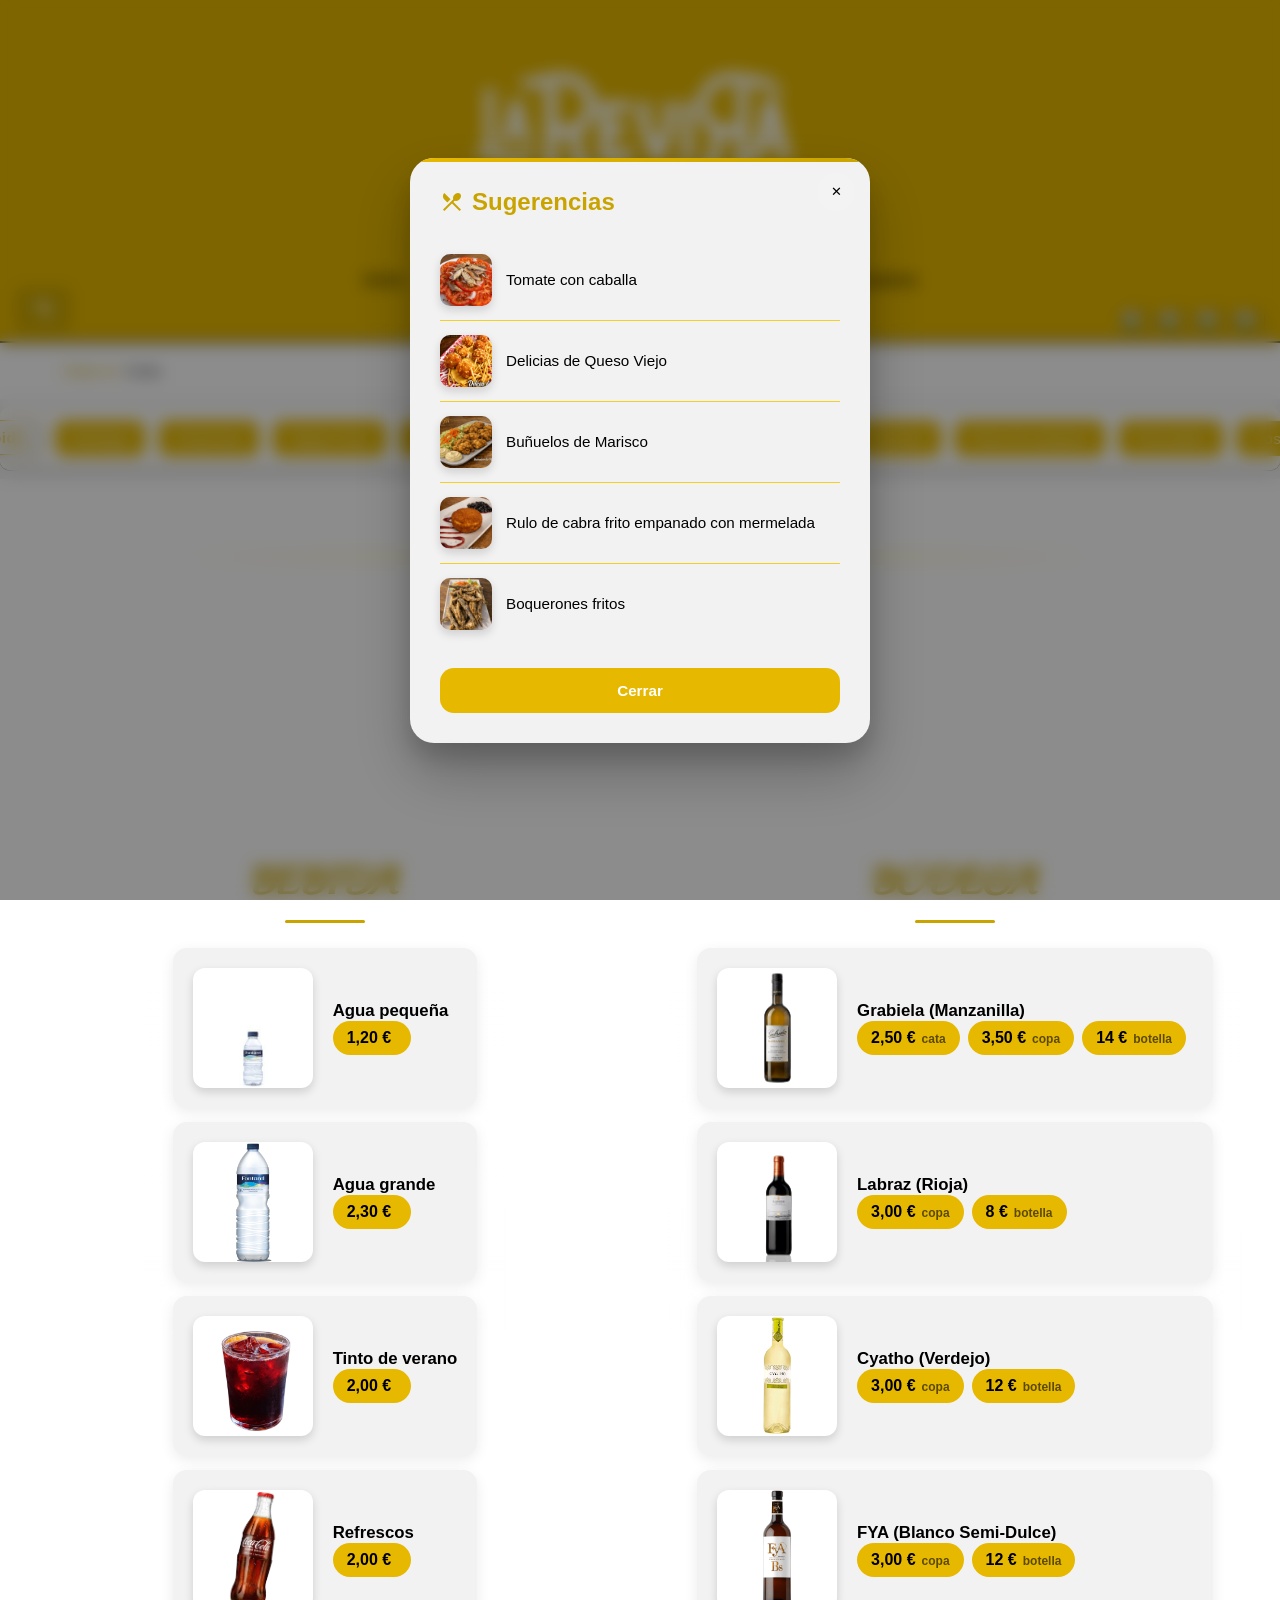
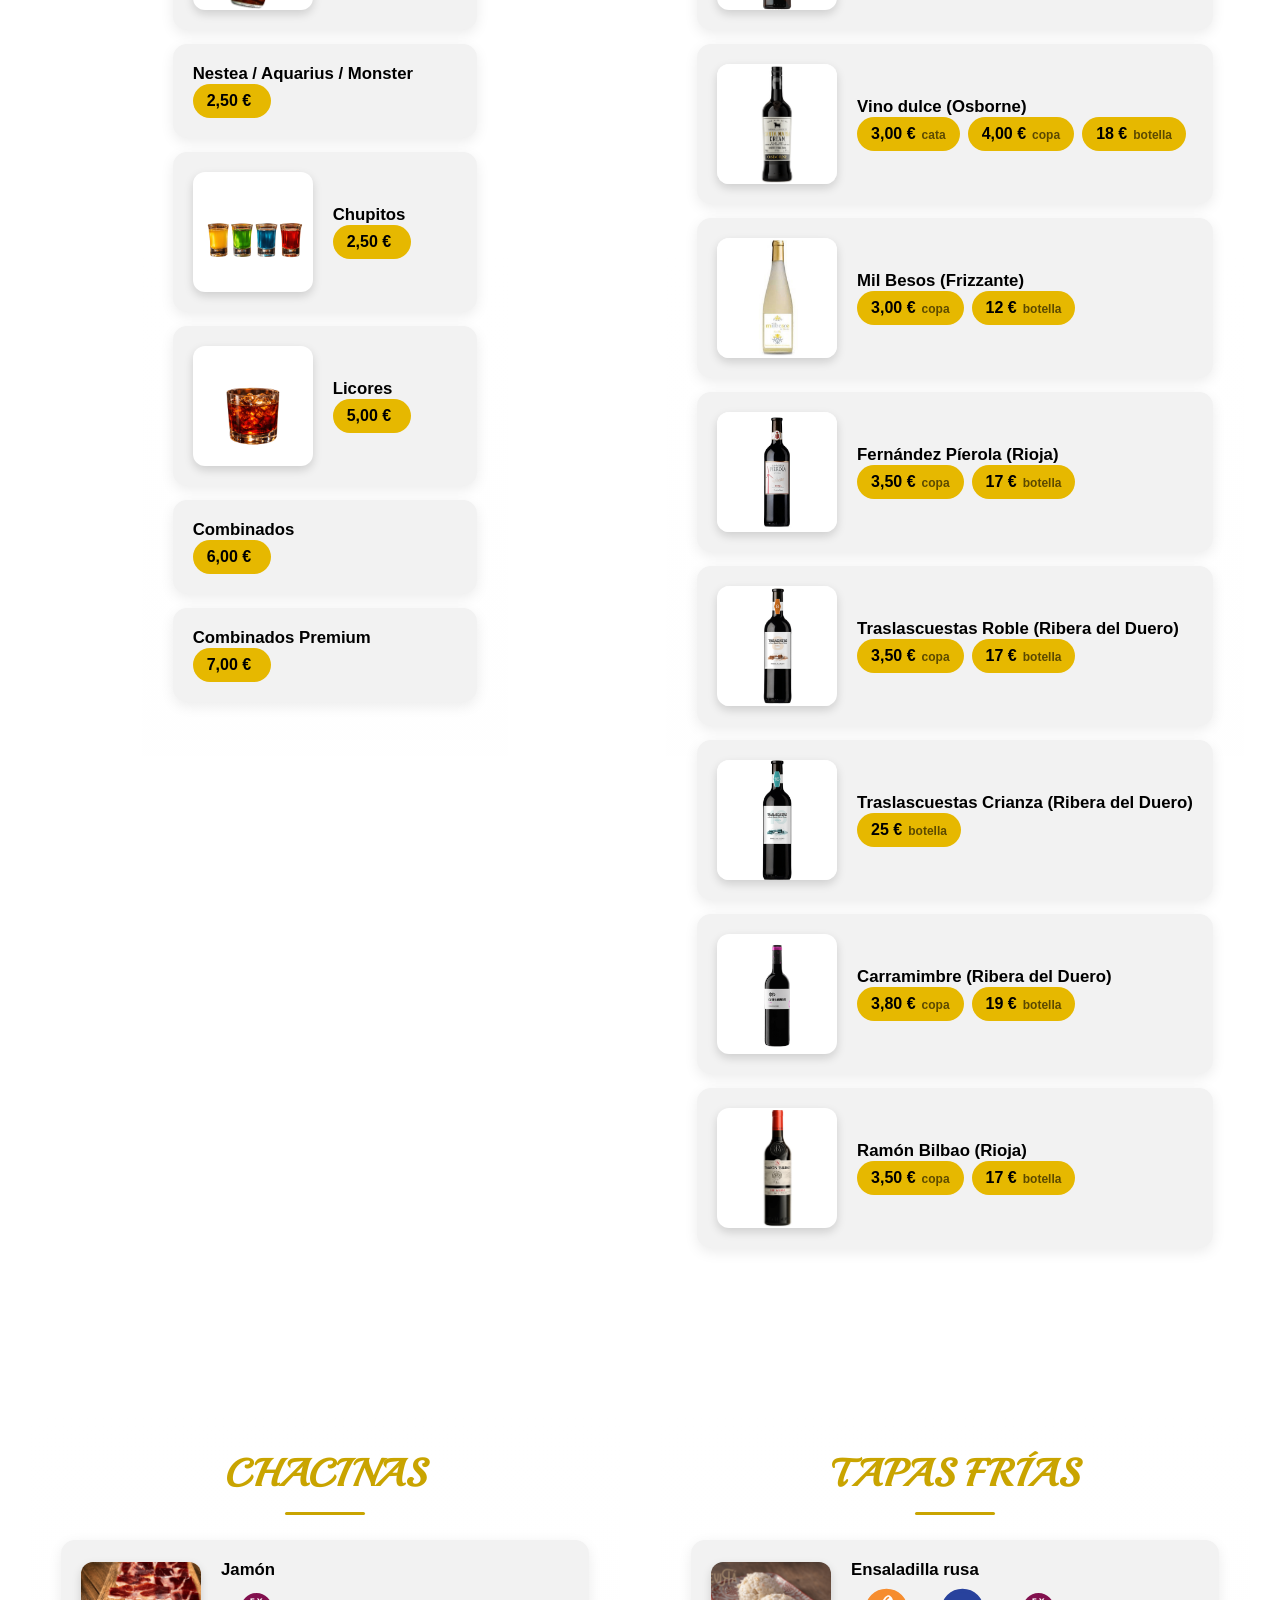
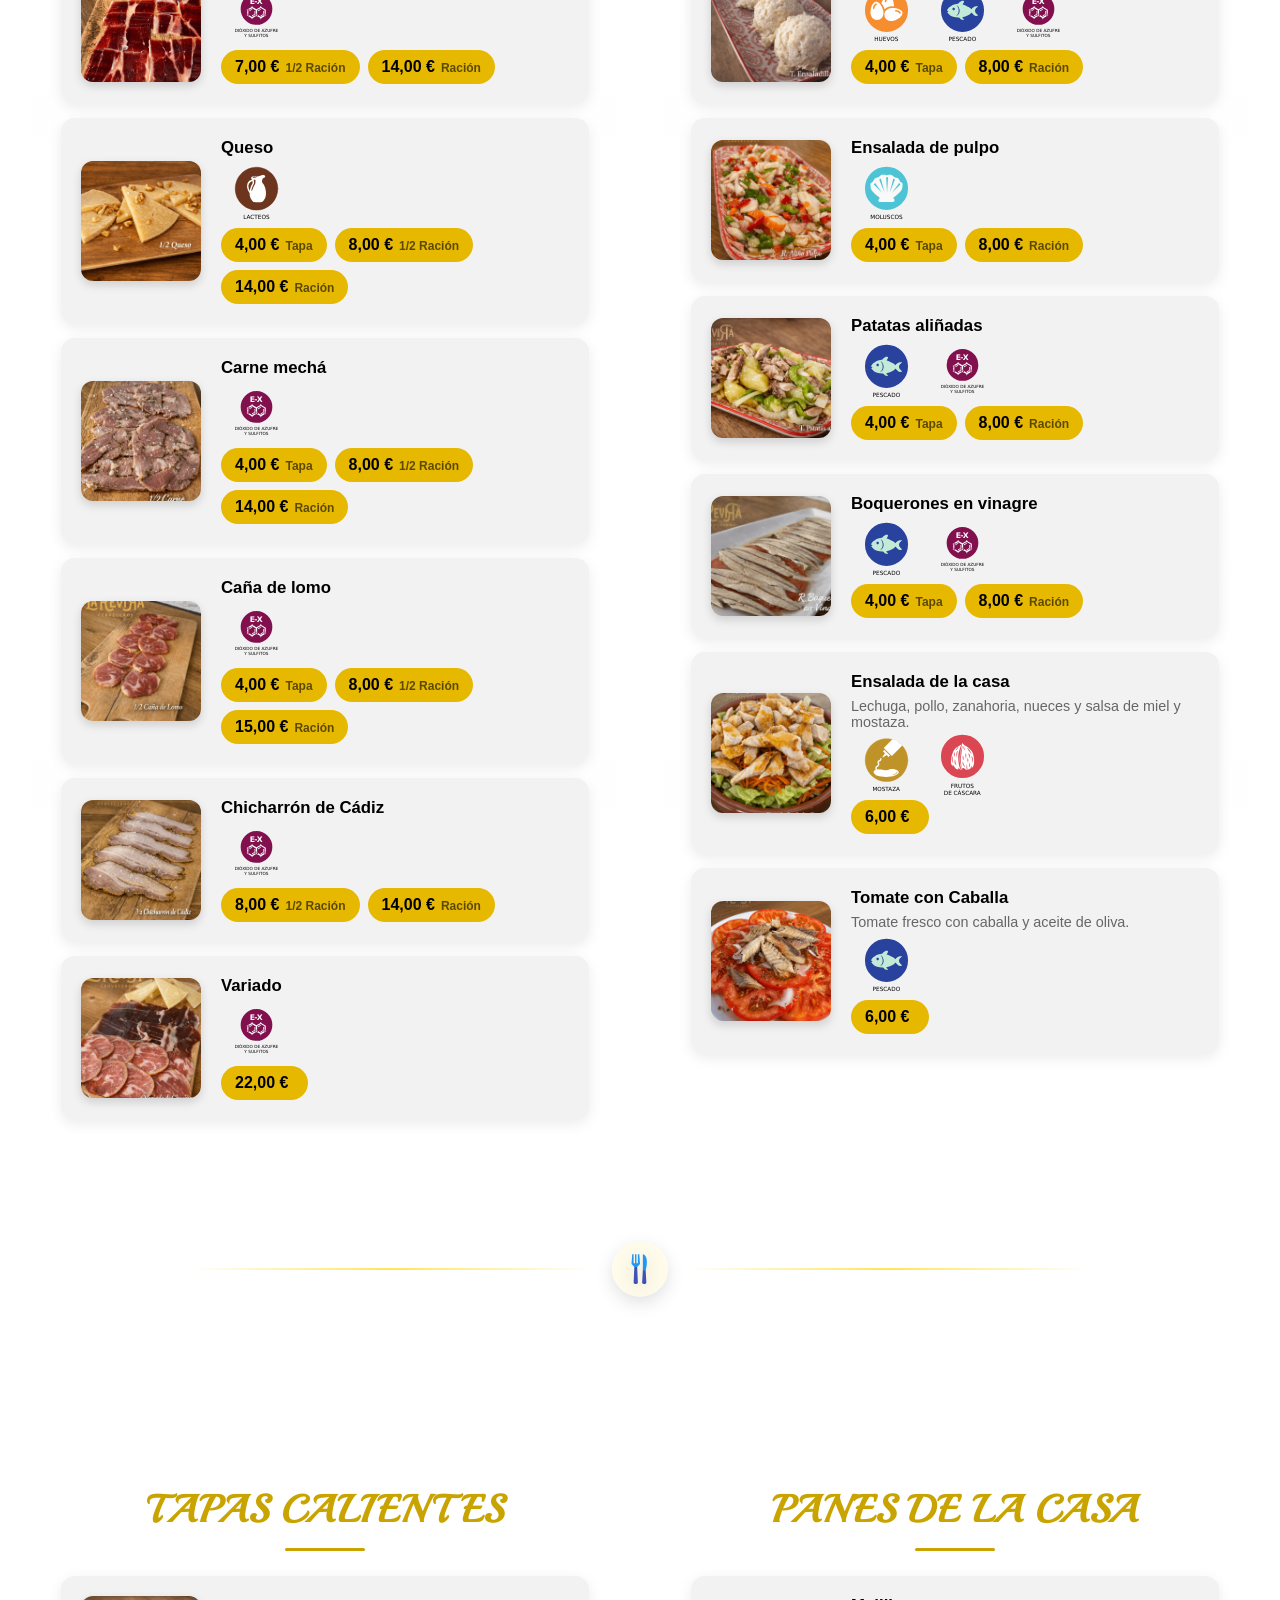
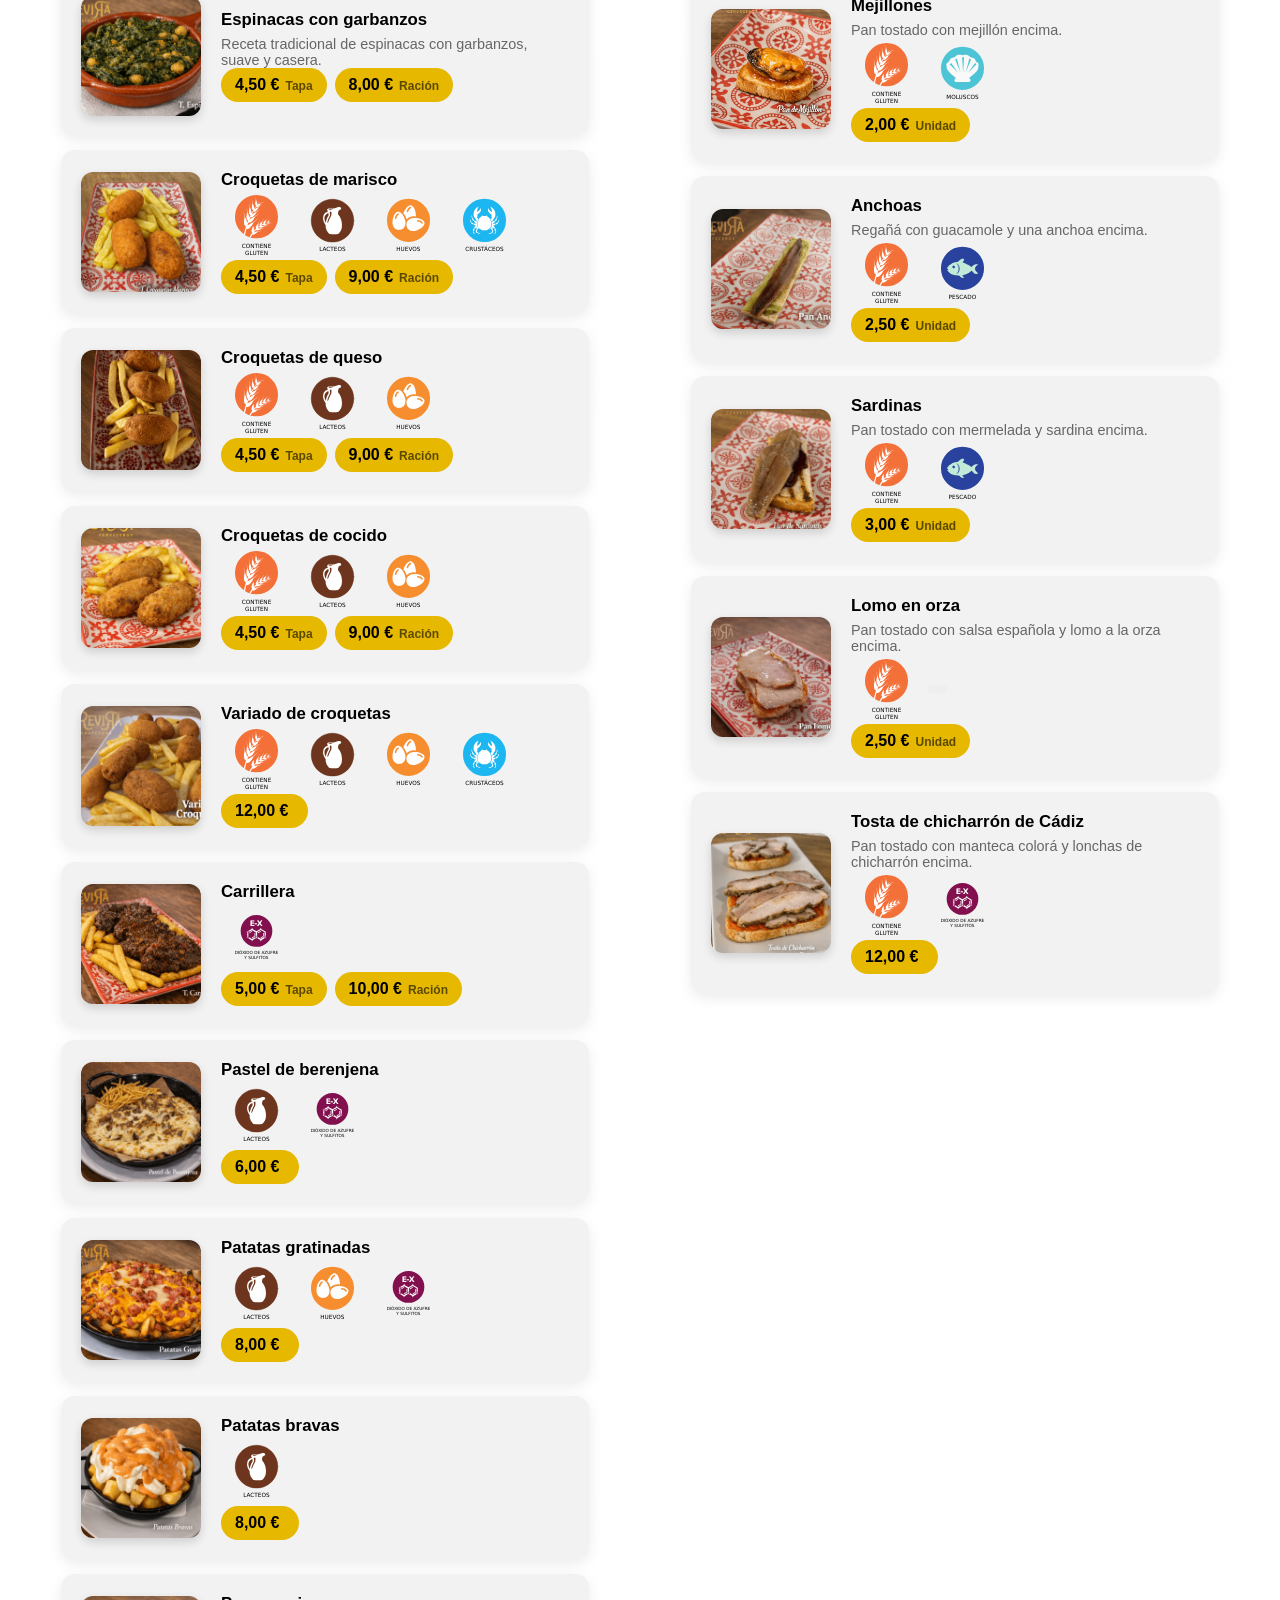
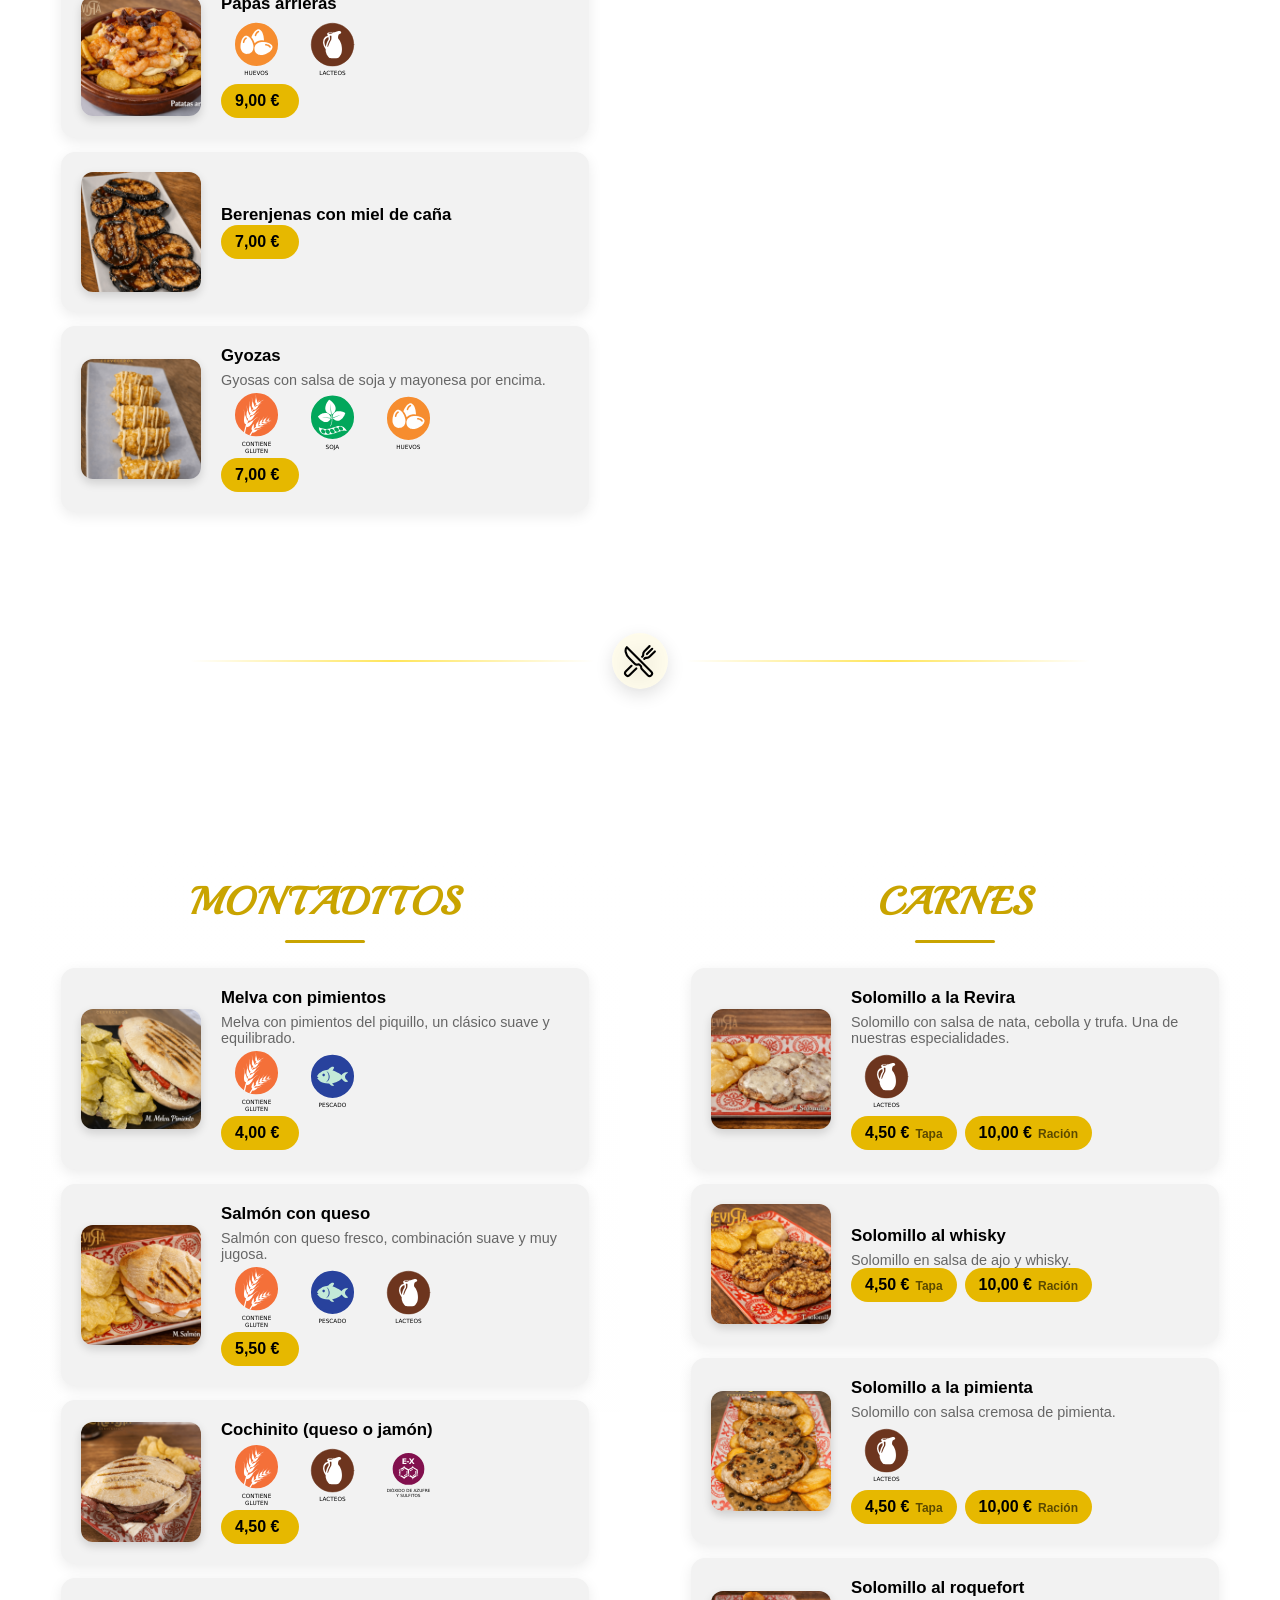
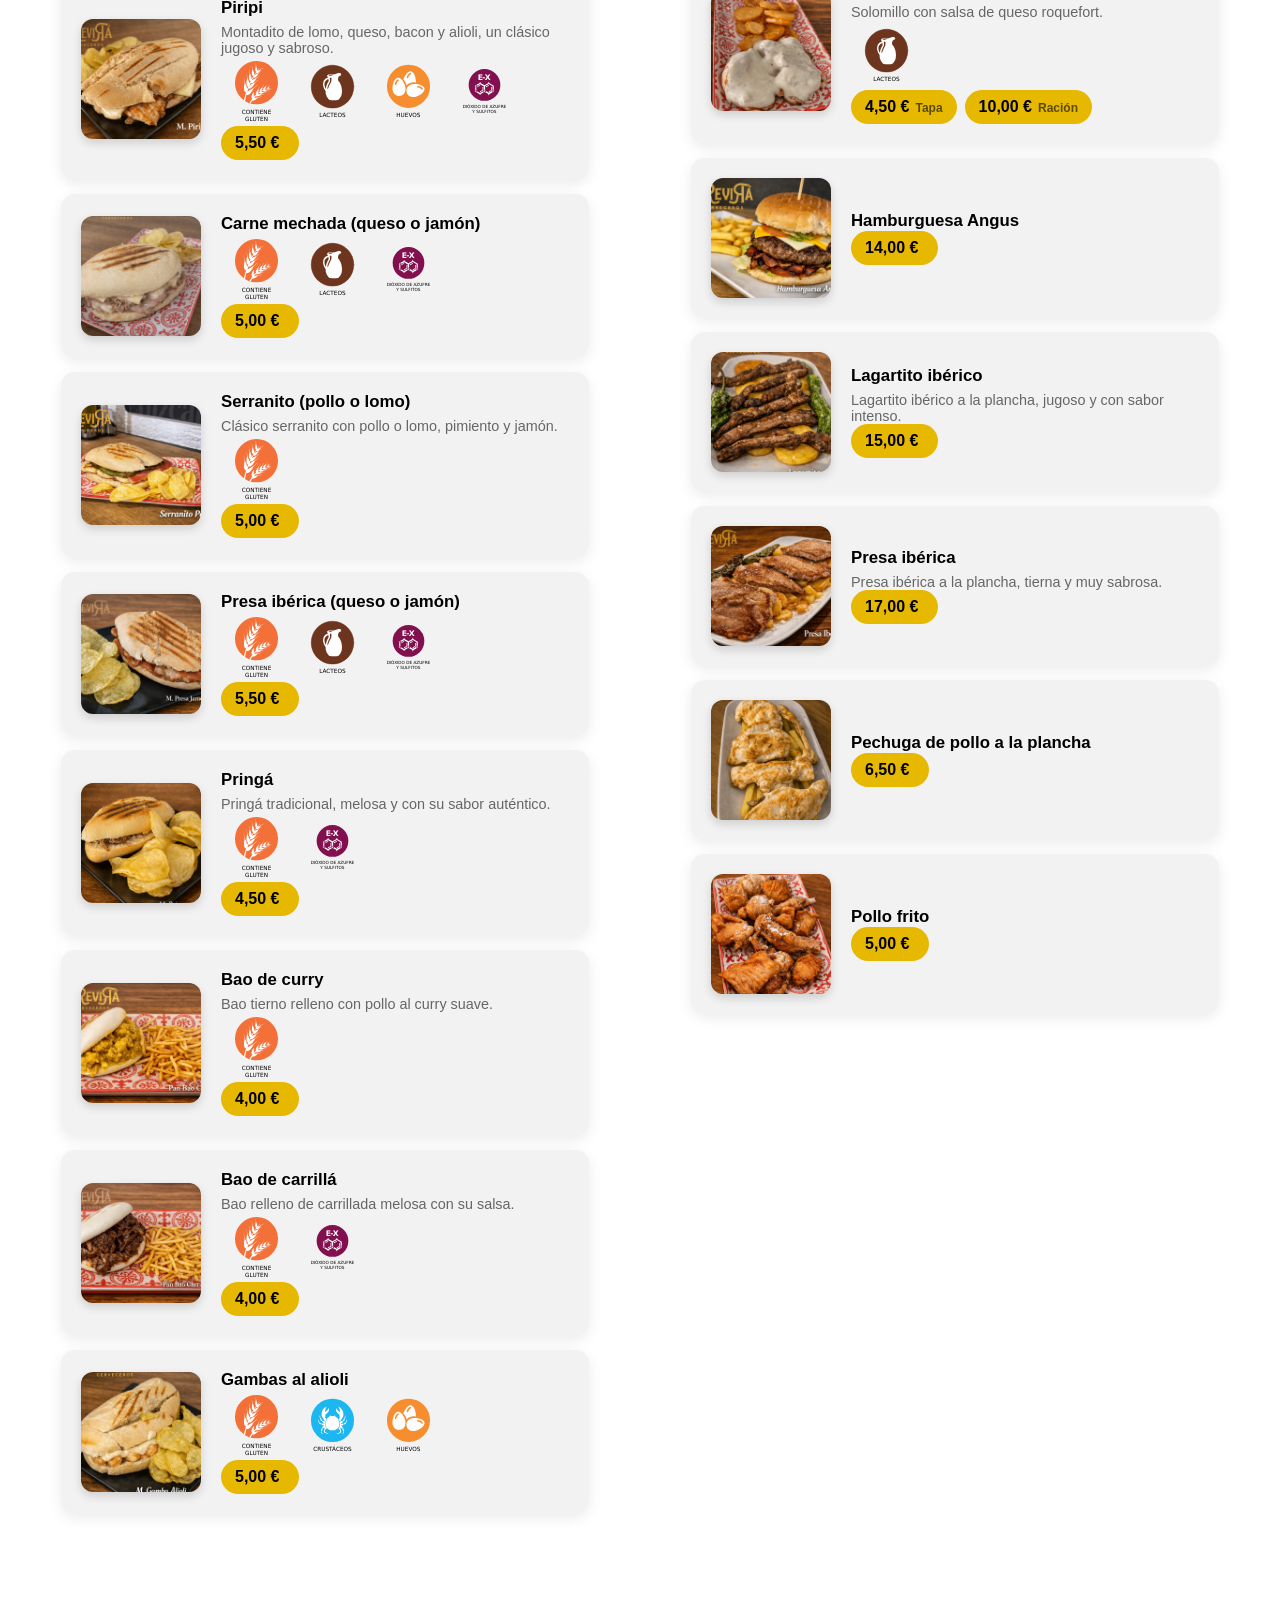
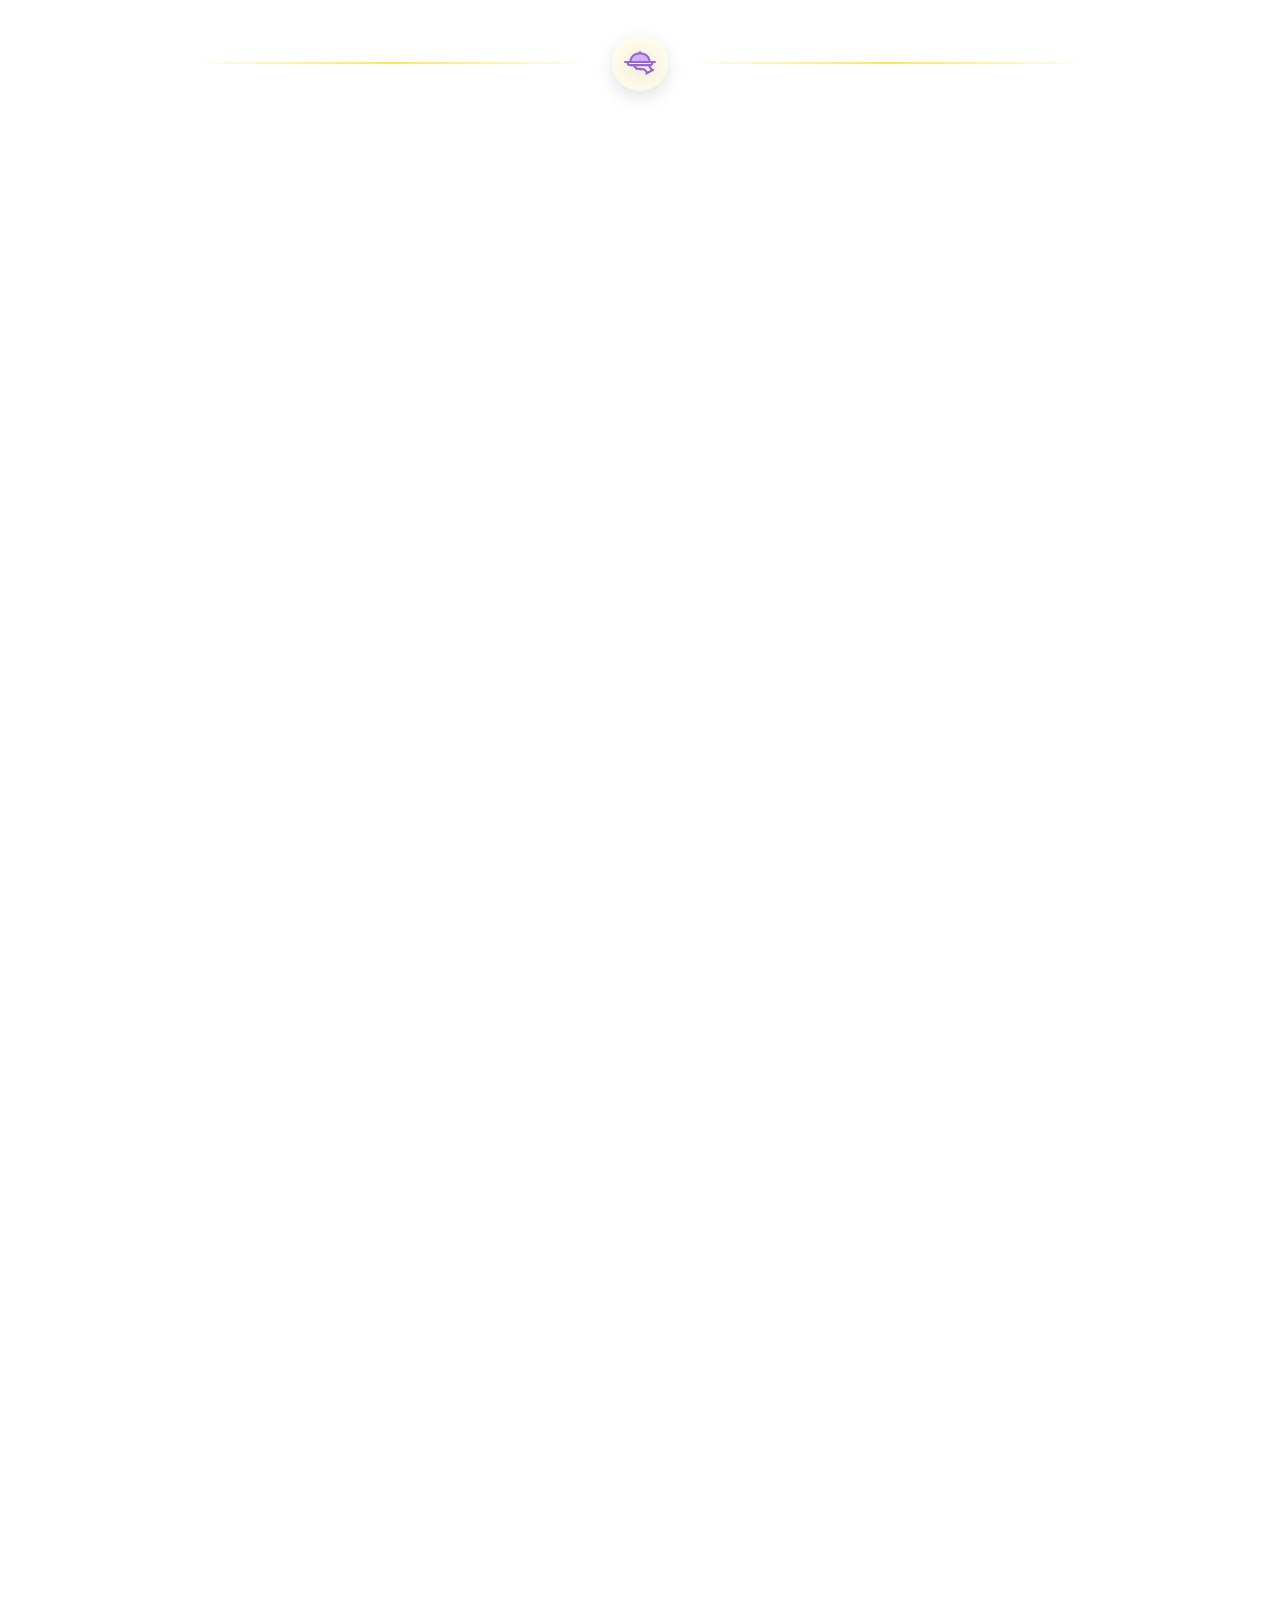
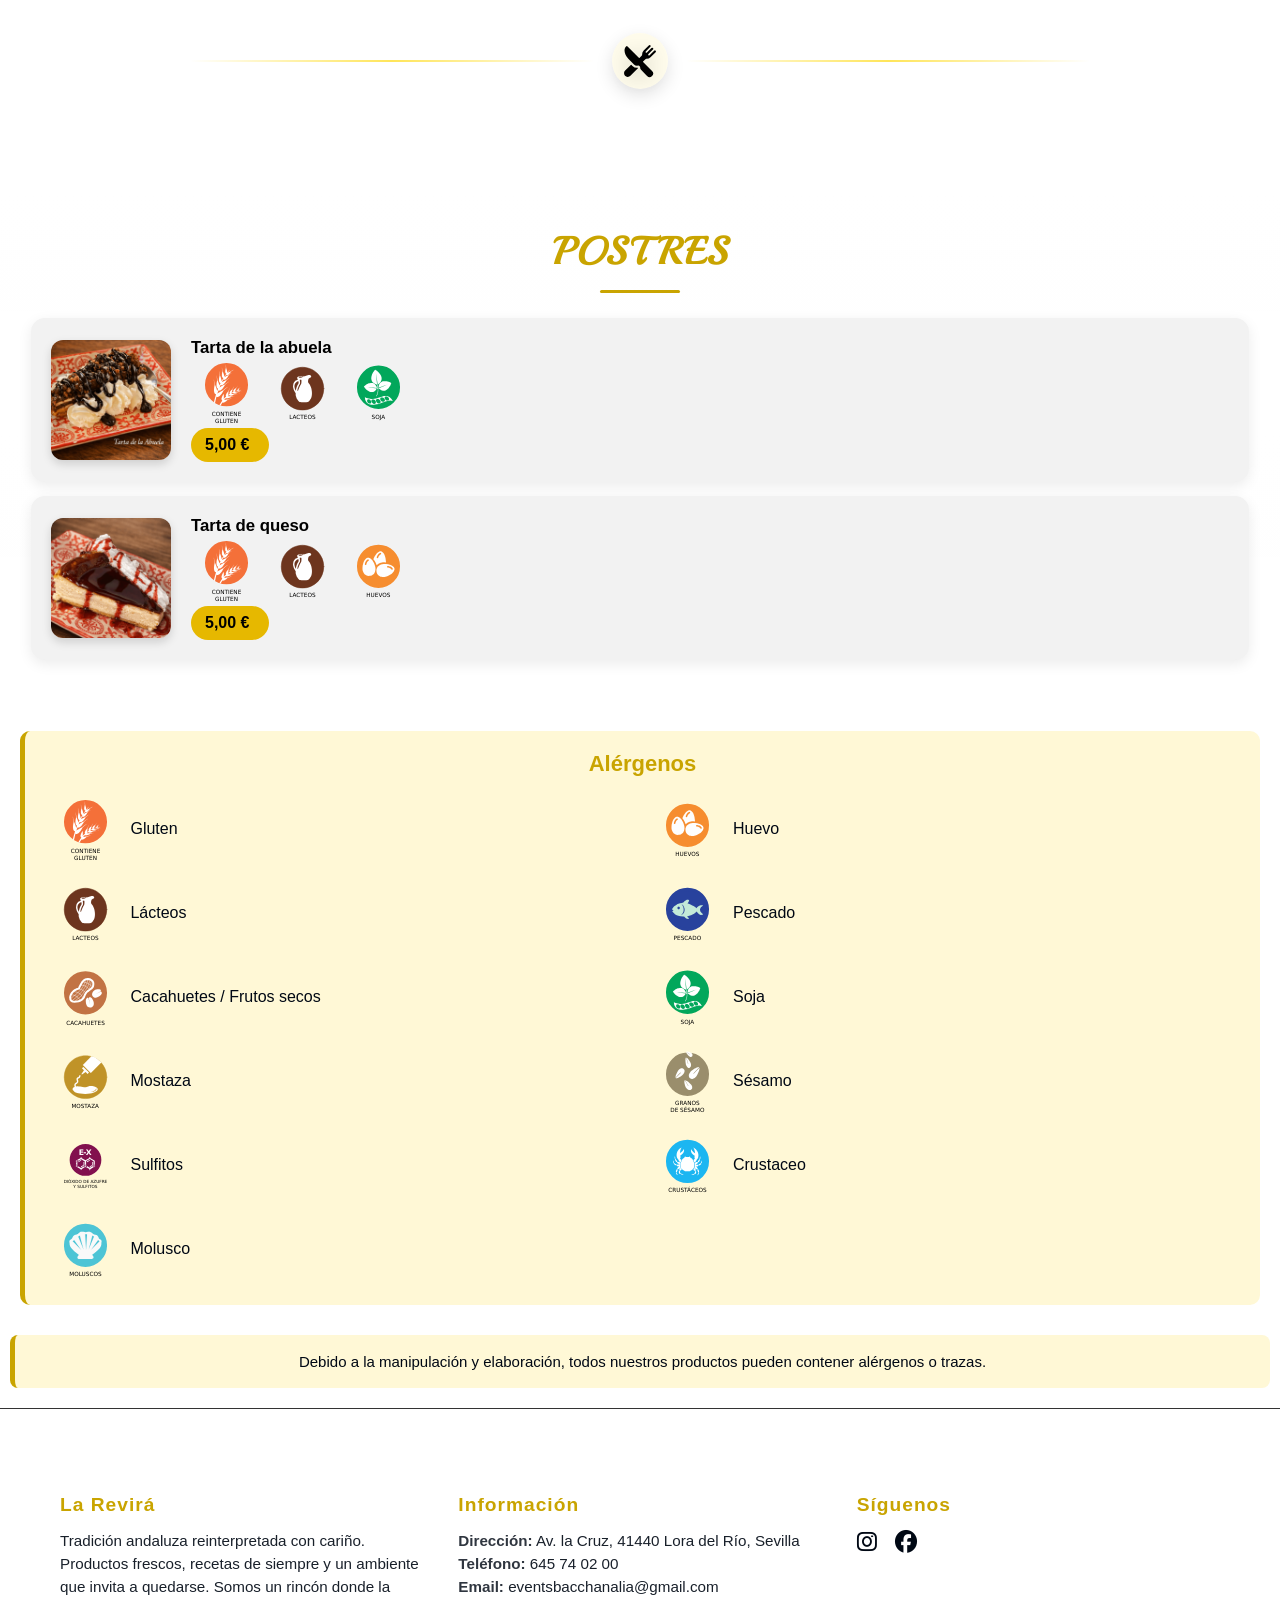
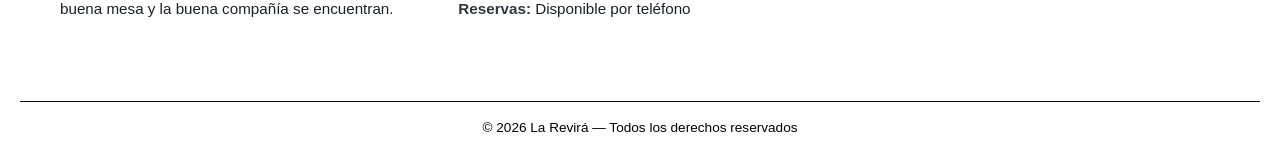
==== commit a406287d: "optimizando" ====
--- a/carta.html
+++ b/carta.html
@@ -129,8 +129,10 @@
         <a href="pdf/Carta La Revirá Cerveceros.pdf" class="btn-download" target="_blank">
             <span class="pdf-icon">
                 <img src="img/svg/pdf.svg" alt="">
-            </span> Ver carta en PDF
+            </span>
+            <span data-i18n="btn_ver_pdf">Ver carta en PDF</span>
         </a>
+
 
     </div>
 
@@ -354,26 +356,26 @@
         <img id="lightboxImg" src="">
     </div>
 
-  <div id="suggestionsModal" class="modal hidden">
-
-    <div class="modal-content">
-
-        <button class="modal-close" id="closeModal">✕</button>
-
-        <h2 class="suggestions-title">
-            <span class="material-symbols-outlined">restaurant_menu</span>
-            <span data-i18n="suggestions_title"></span>
-        </h2>
-
-        <ul id="suggestionsList"></ul>
-
-        <button class="modal-btn" id="closeModalBtn" data-i18n="close">
-            Continuar
-        </button>
-
-    </div>
-
-</div>
+    <div id="suggestionsModal" class="modal hidden">
+
+        <div class="modal-content">
+
+            <button class="modal-close" id="closeModal">✕</button>
+
+            <h2 class="suggestions-title">
+                <span class="material-symbols-outlined">restaurant_menu</span>
+                <span data-i18n="suggestions_title"></span>
+            </h2>
+
+            <ul id="suggestionsList"></ul>
+
+            <button class="modal-btn" id="closeModalBtn" data-i18n="close">
+                Continuar
+            </button>
+
+        </div>
+
+    </div>
 
 
     <div id="plato-modal" class="plato-modal">
--- a/styles.css
+++ b/styles.css
@@ -1765,6 +1765,33 @@
   }
 }
 
+@media (max-width: 768px) {
+
+  /* Imagen más pequeña en móvil */
+  .modal-img {
+    height: 260px !important;
+  }
+
+  .modal-img.portrait {
+    height: 300px !important;
+    padding: 8px;
+  }
+
+  /* Contenido más compacto */
+  #modal-title {
+    font-size: 1.6rem;
+  }
+
+  #modal-desc {
+    font-size: .9rem;
+    line-height: 1.5;
+  }
+
+  .modal-precios {
+    margin-top: 18px;
+  }
+}
+
 
 /* ==========================================
    GALERÍA
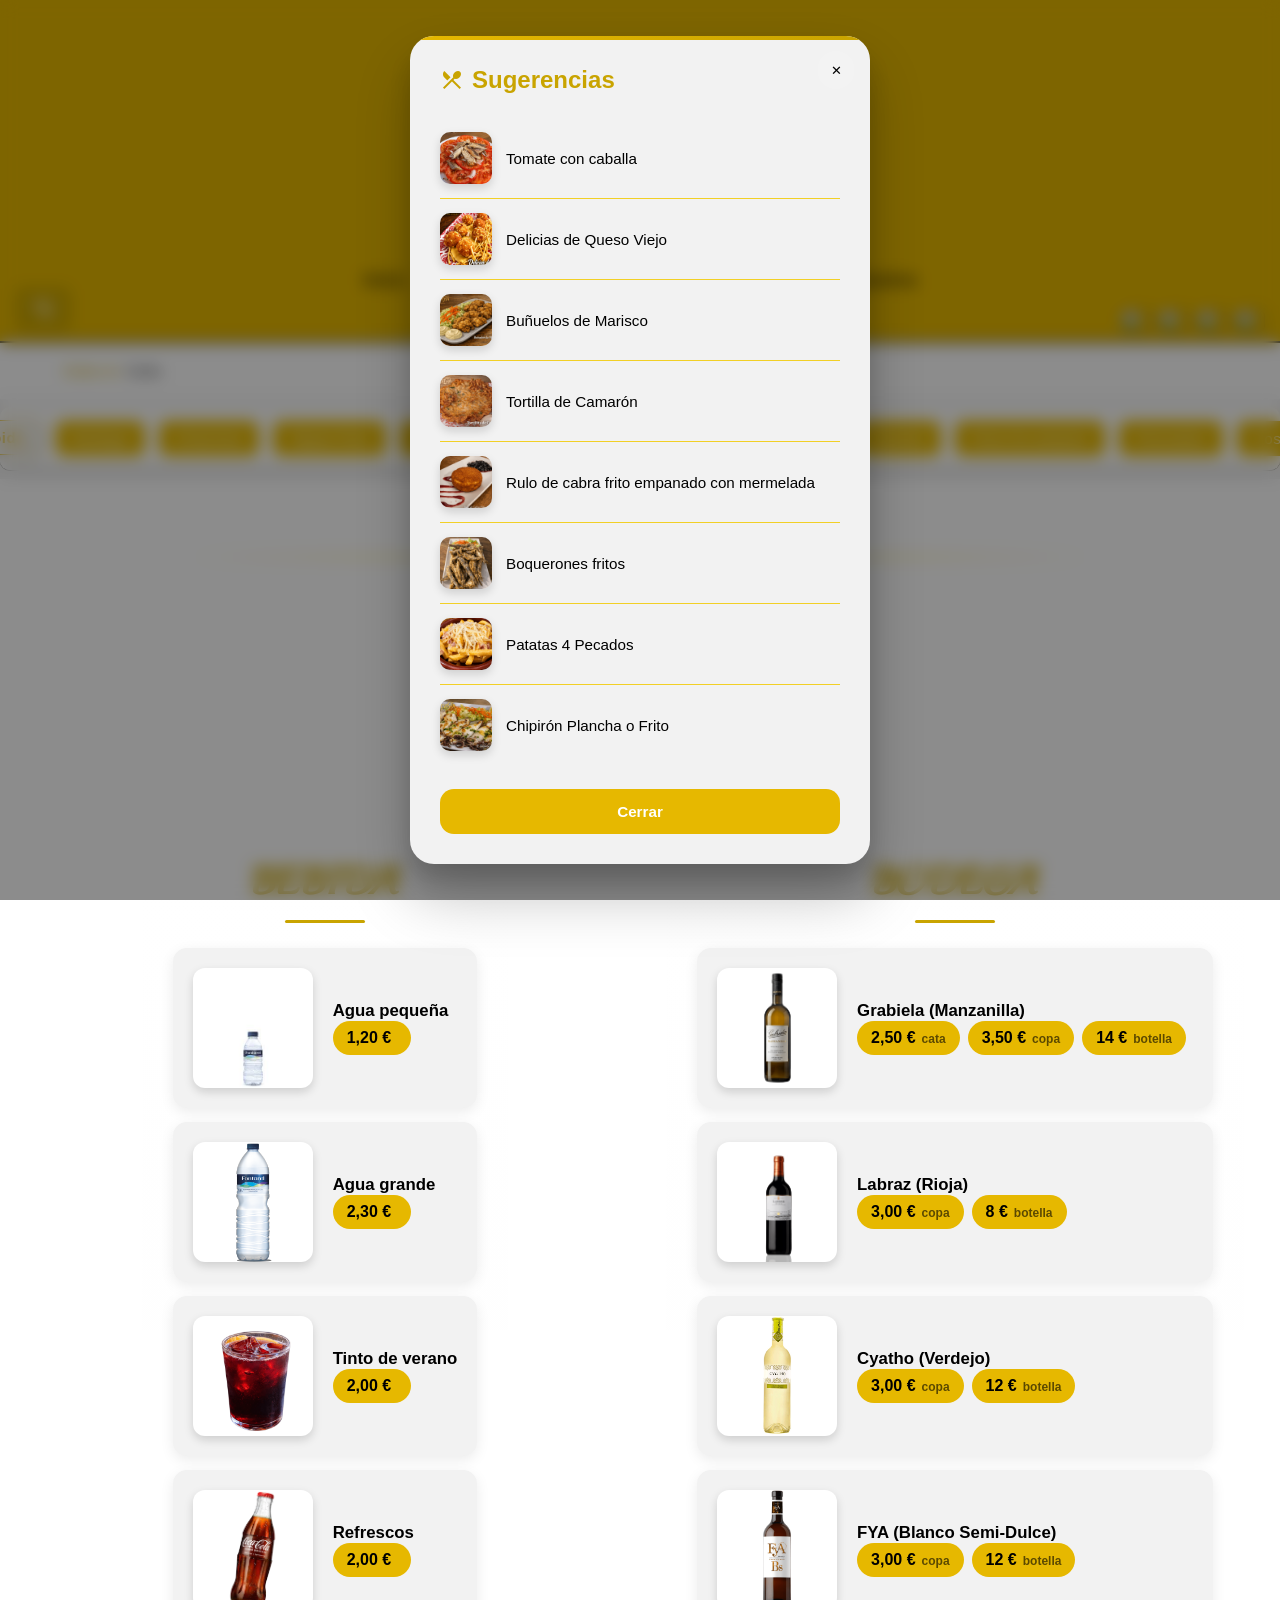
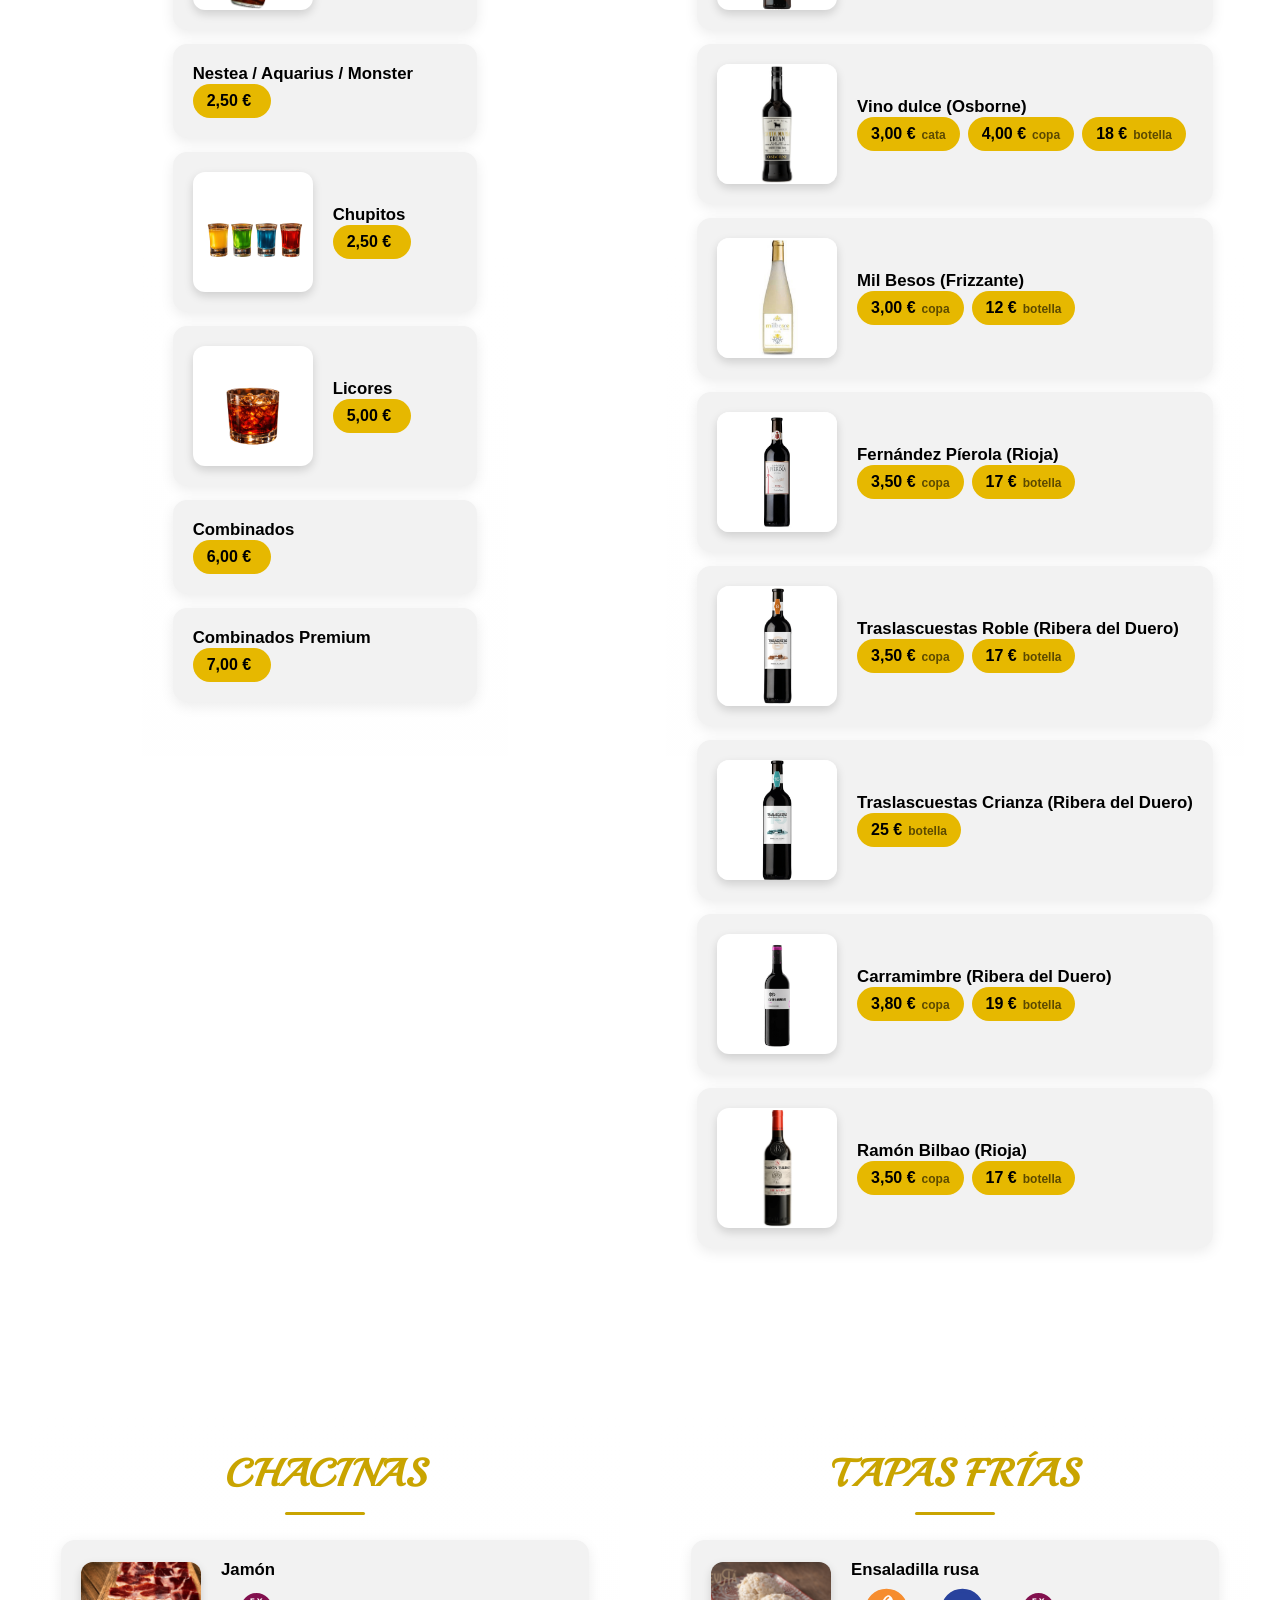
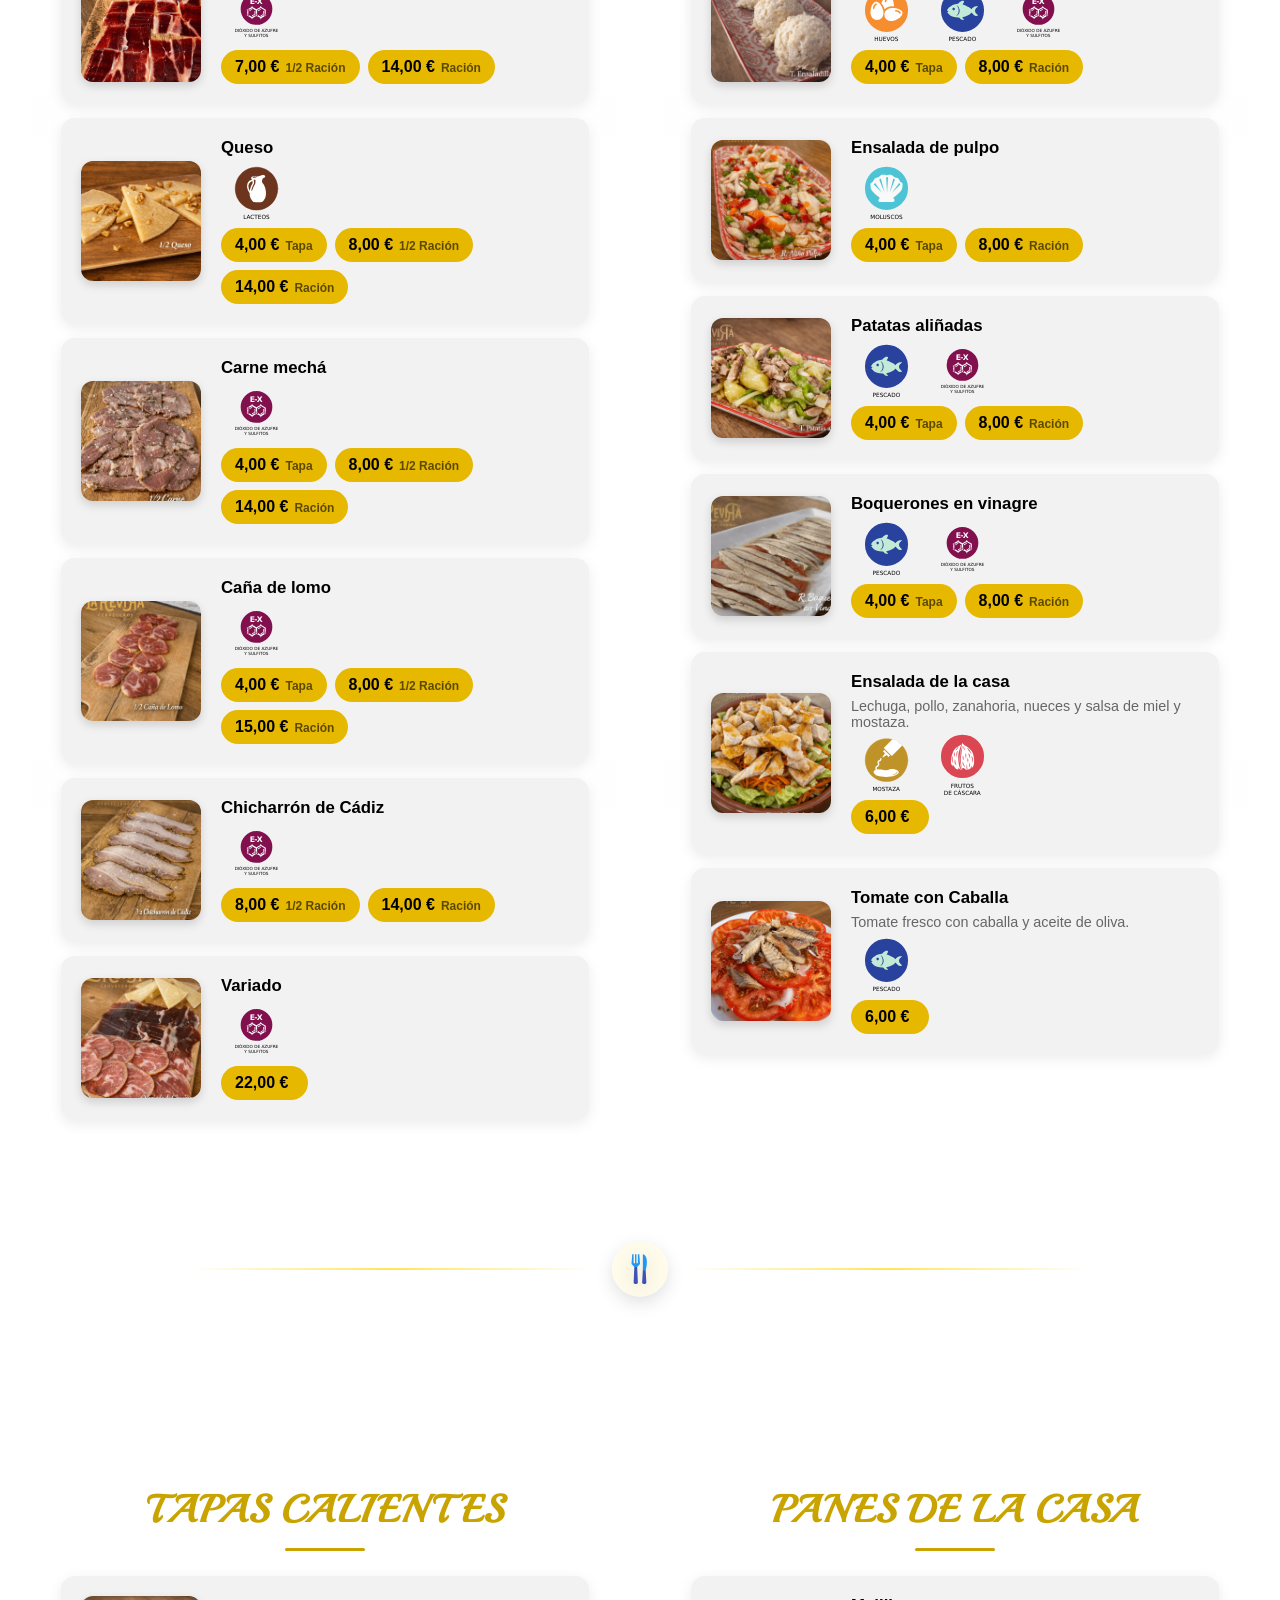
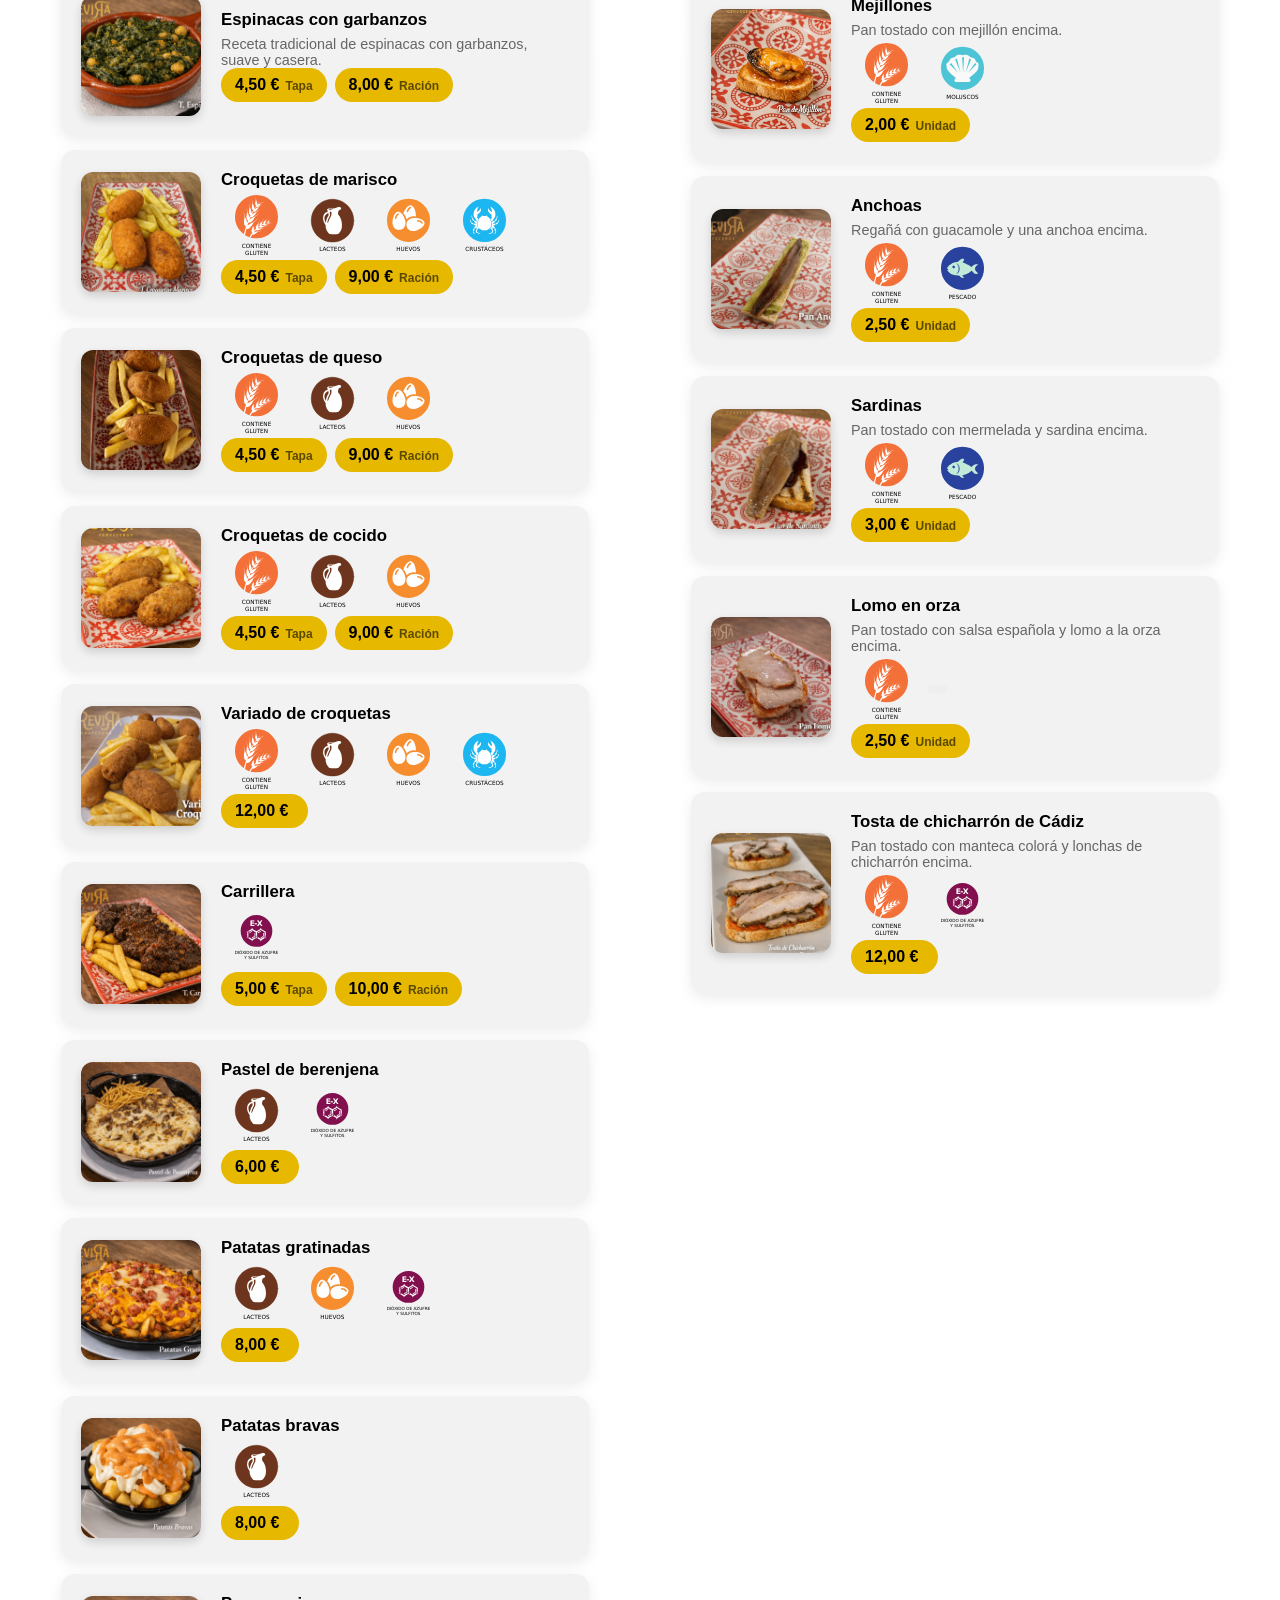
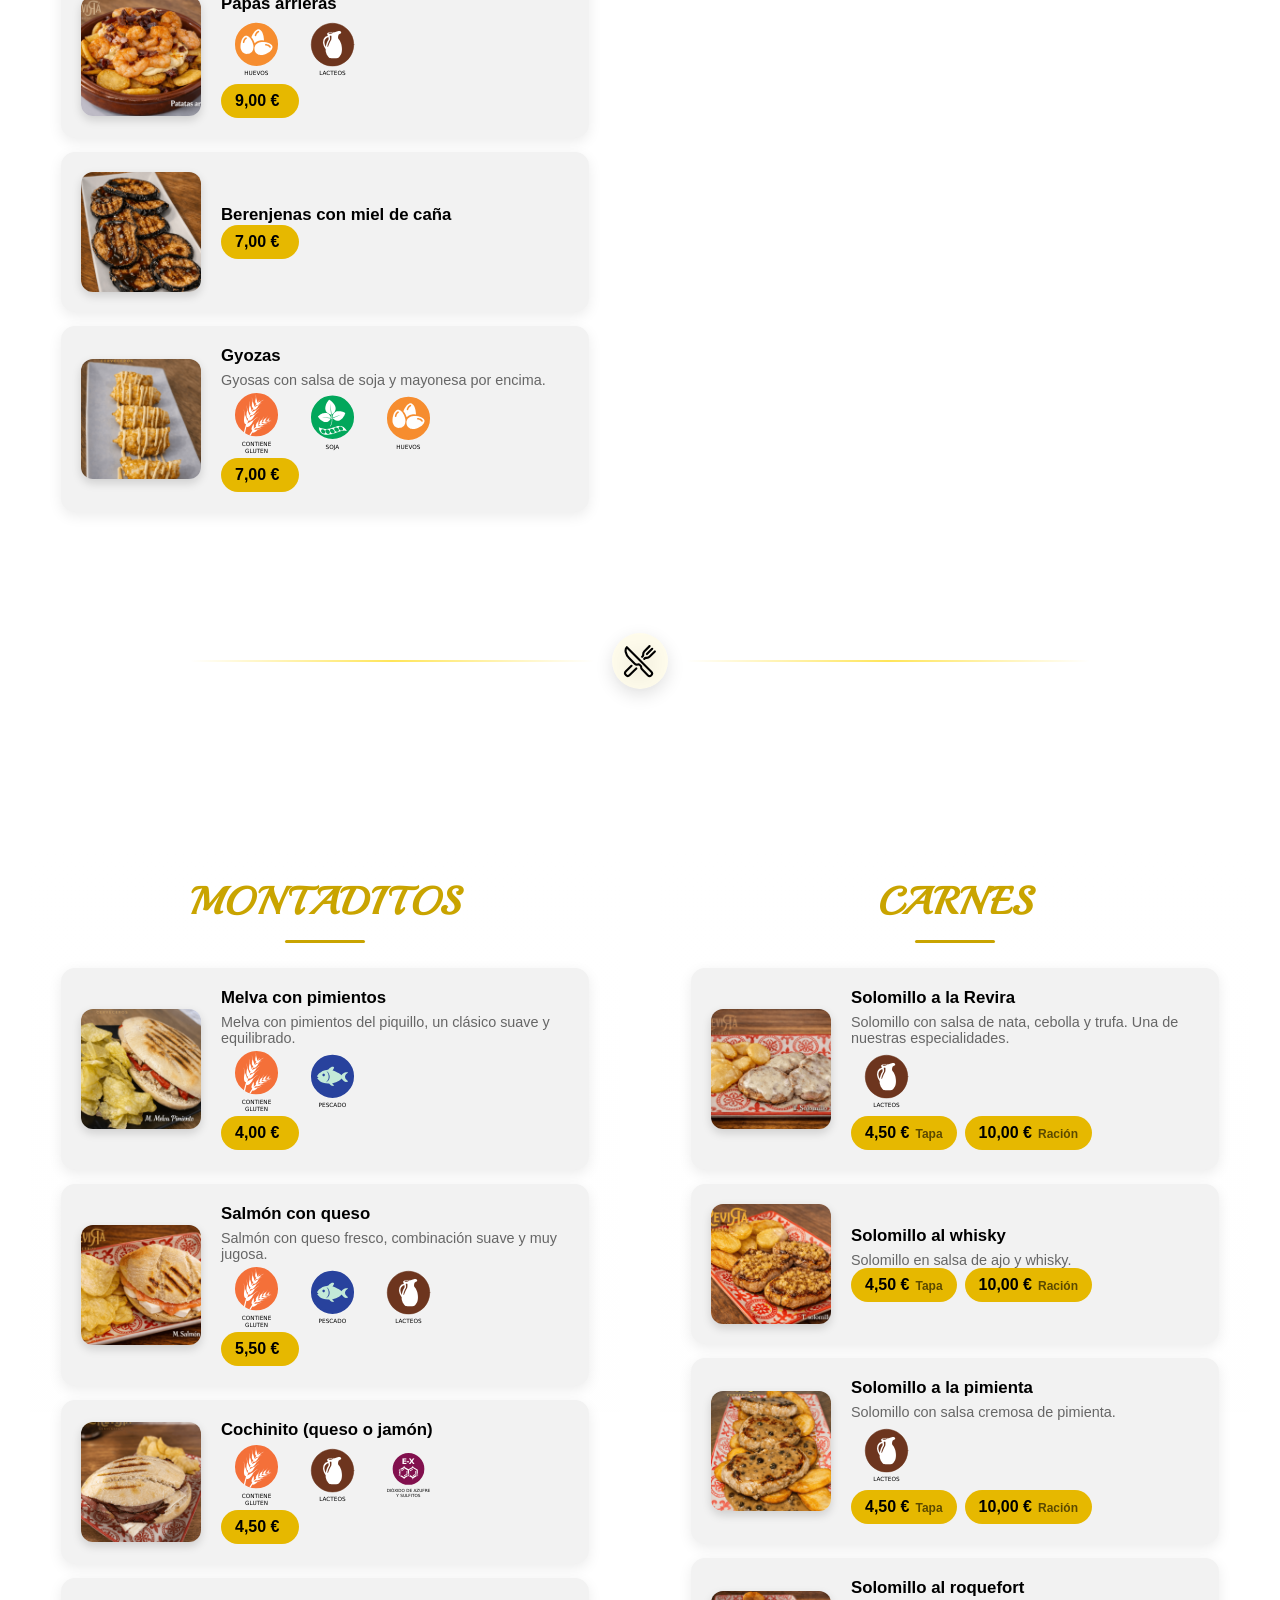
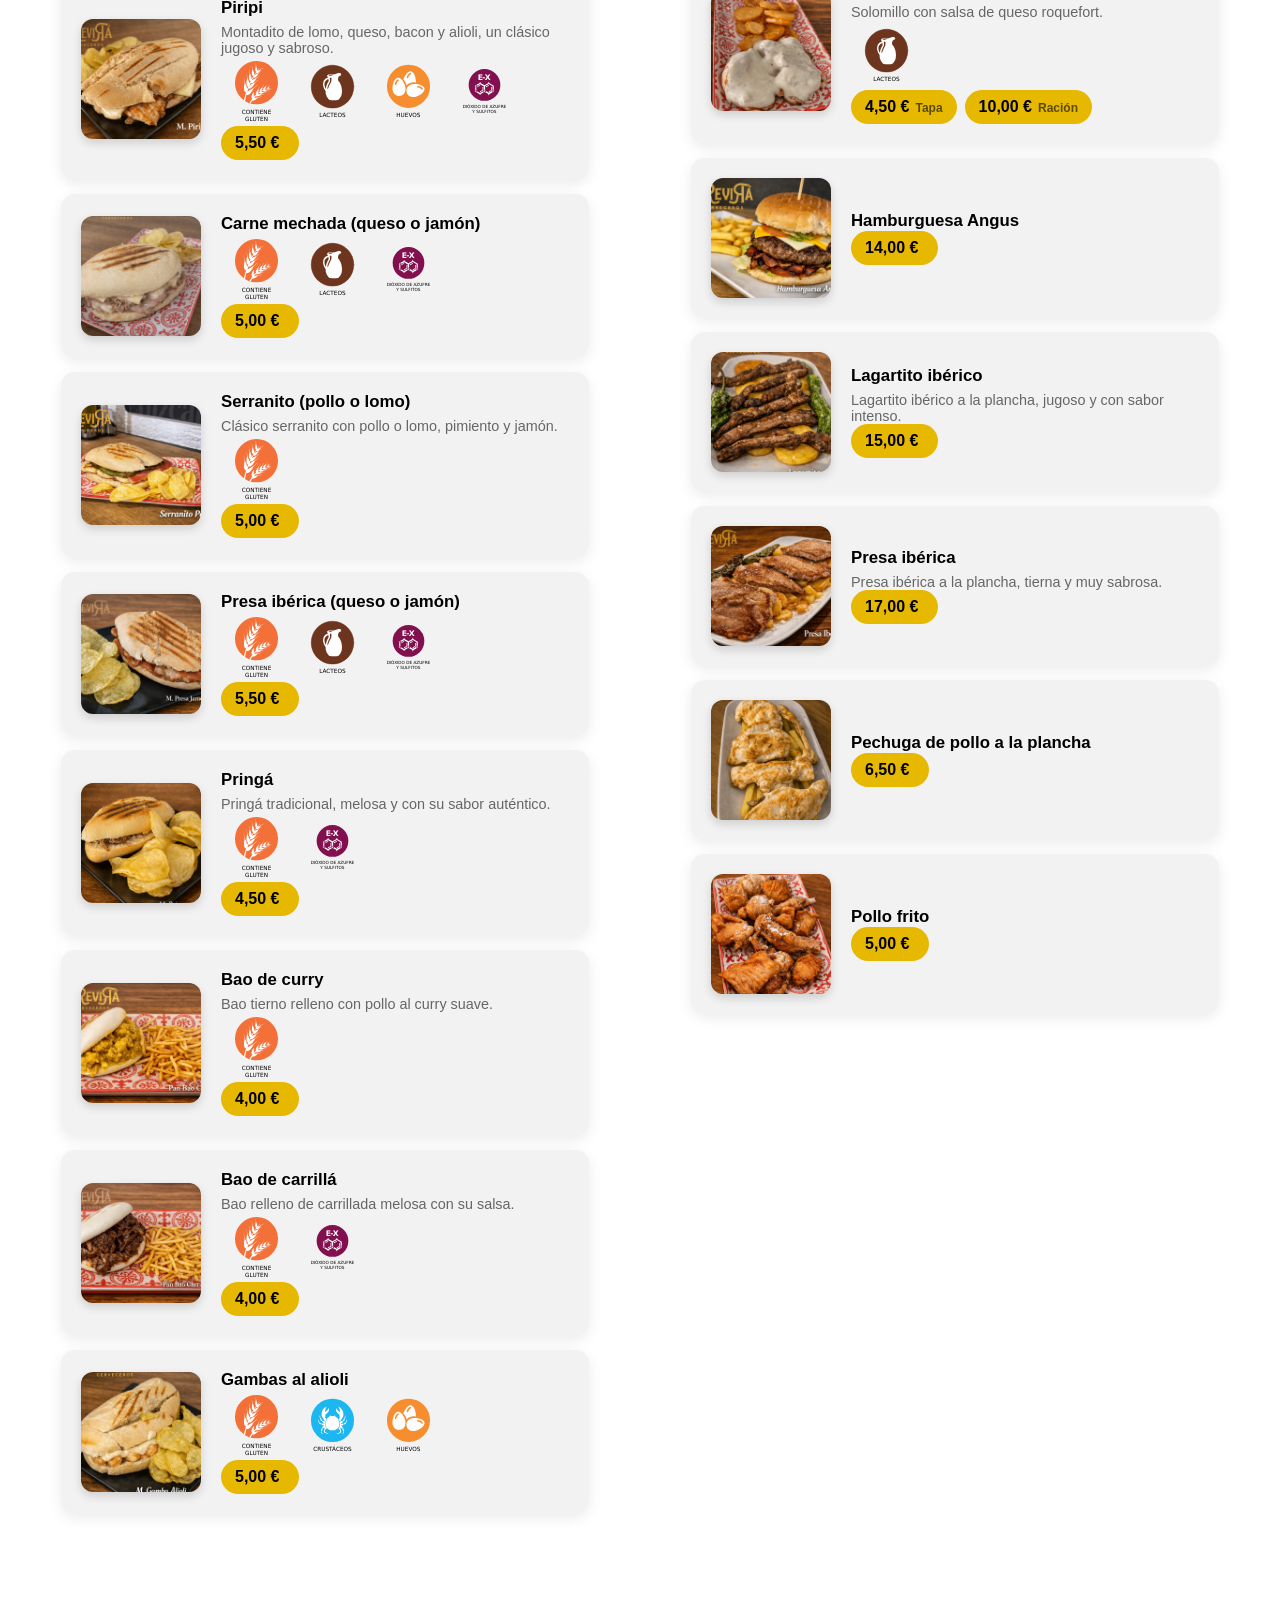
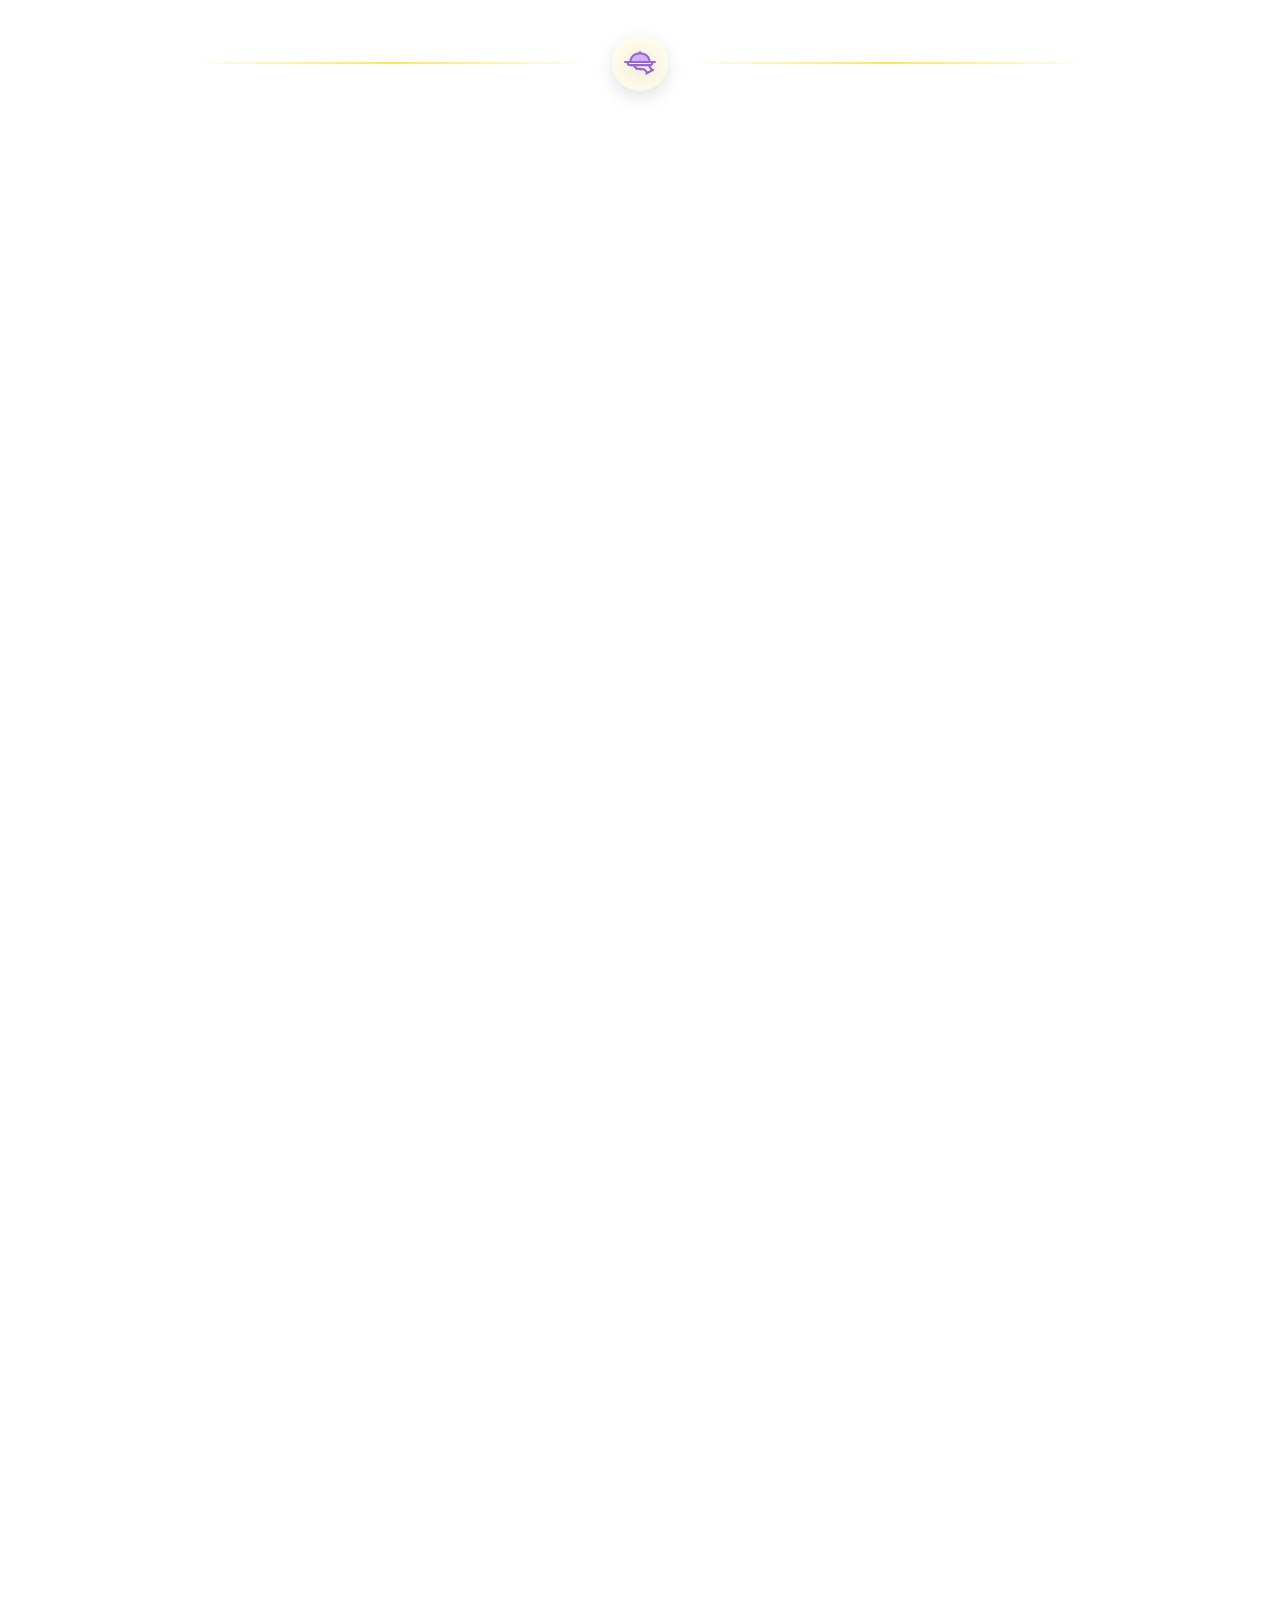
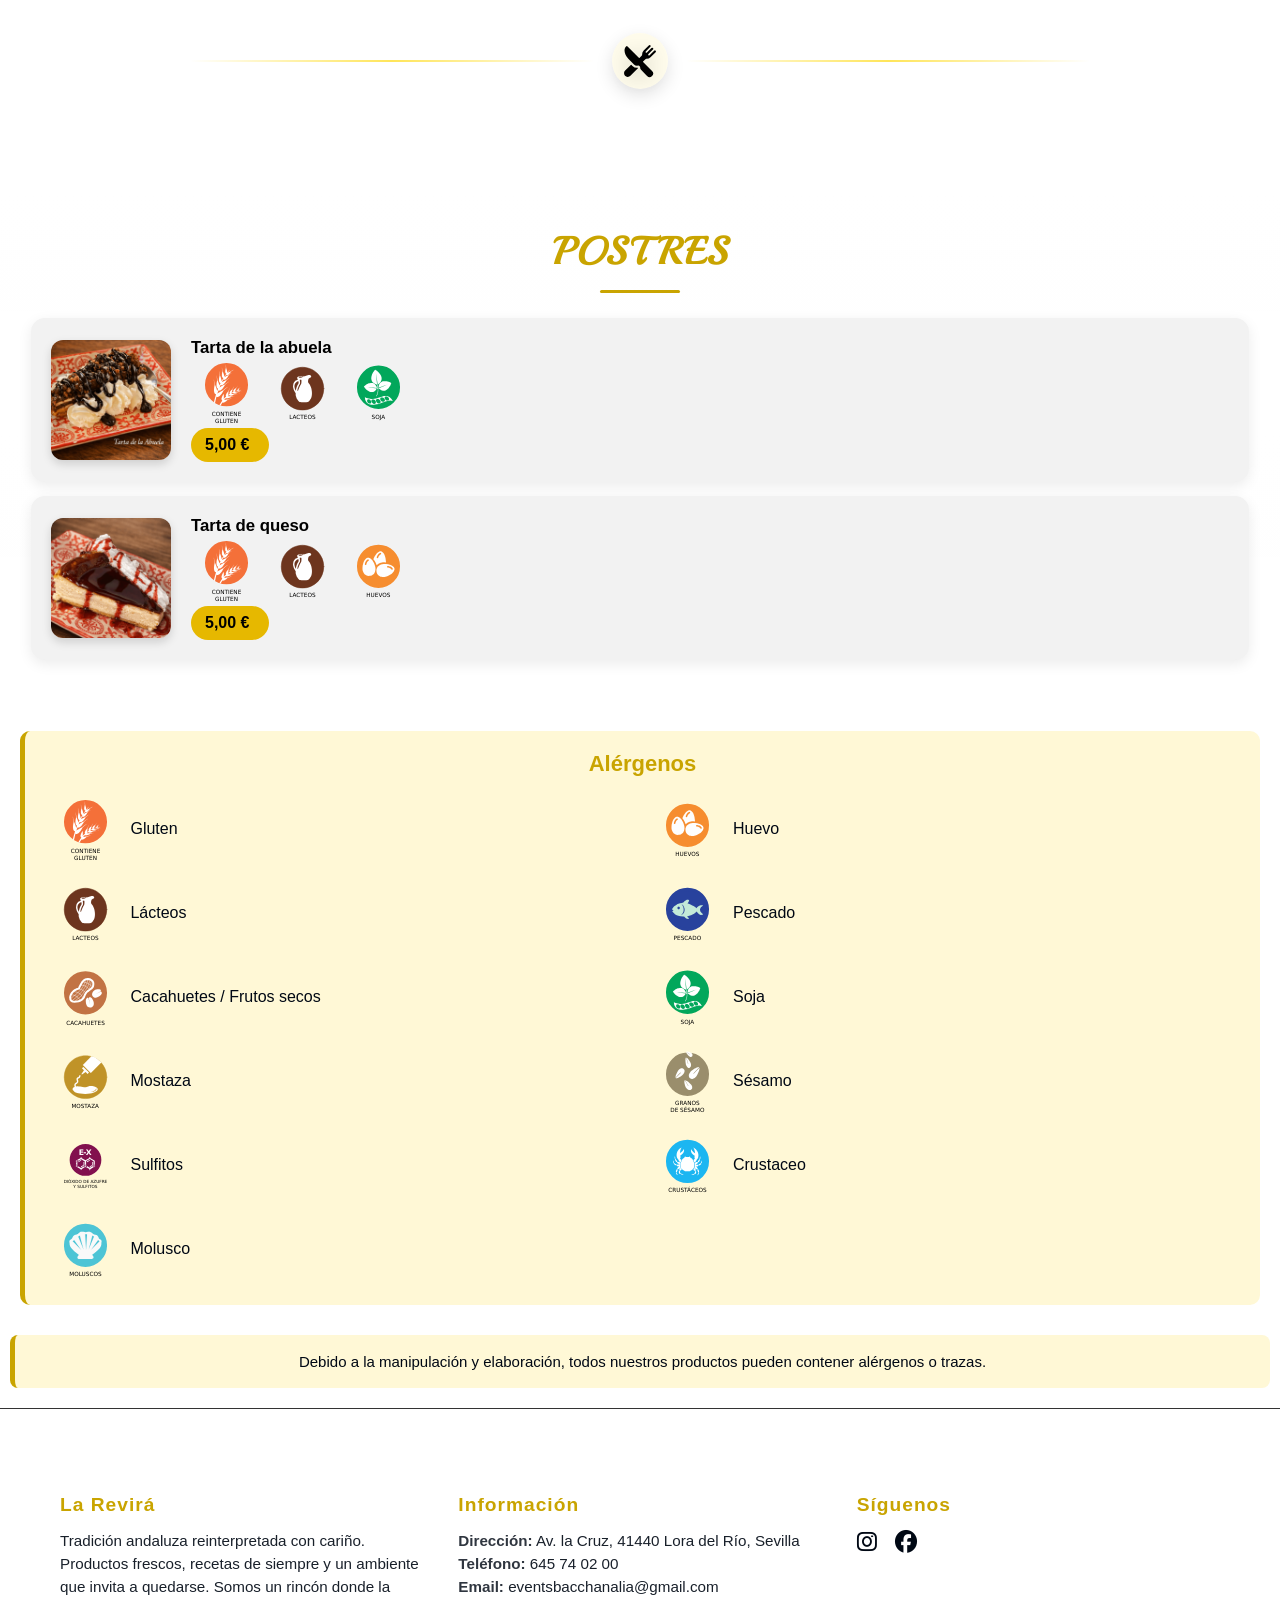
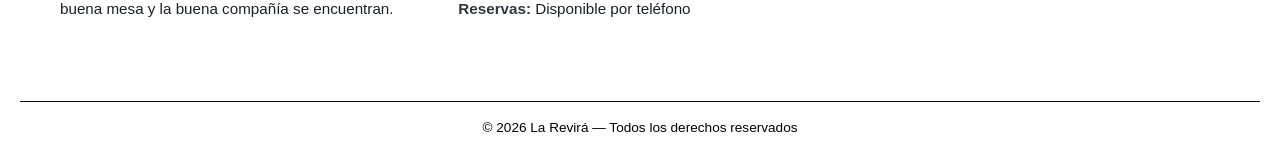
==== commit d8539e44: "optimizando" ====
--- a/carta.html
+++ b/carta.html
@@ -419,6 +419,19 @@
 
     </div>
 
+    <div id="lightbox" class="lightbox">
+        <span class="lightbox-close" id="lightboxClose">&times;</span>
+
+        <span class="lightbox-prev" id="lightboxPrev">&#10094;</span>
+        <span class="lightbox-next" id="lightboxNext">&#10095;</span>
+
+        <img id="lightboxImg" style="display:none;">
+        <video id="lightboxVideo" style="display:none;" controls></video>
+
+        <div id="lightboxCounter"></div>
+    </div>
+
+
 
     <script src="script.js"></script>
 
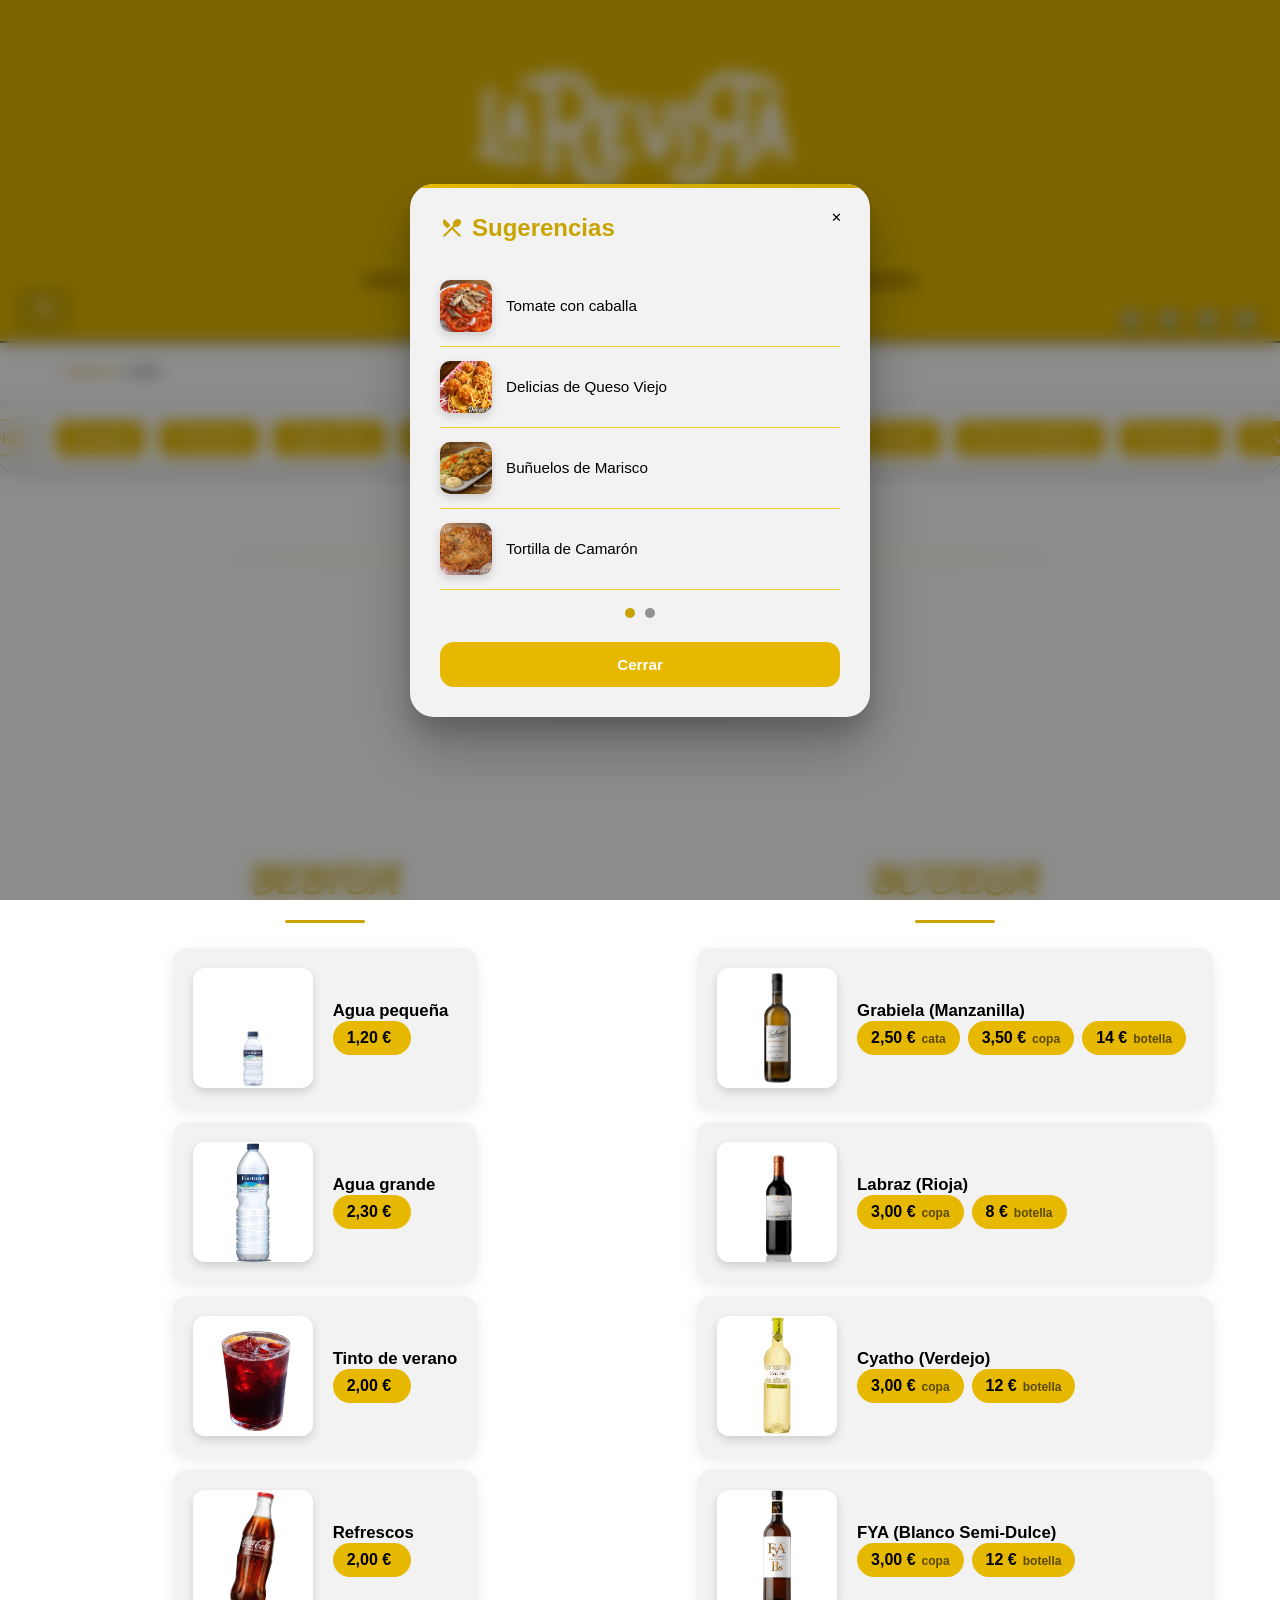
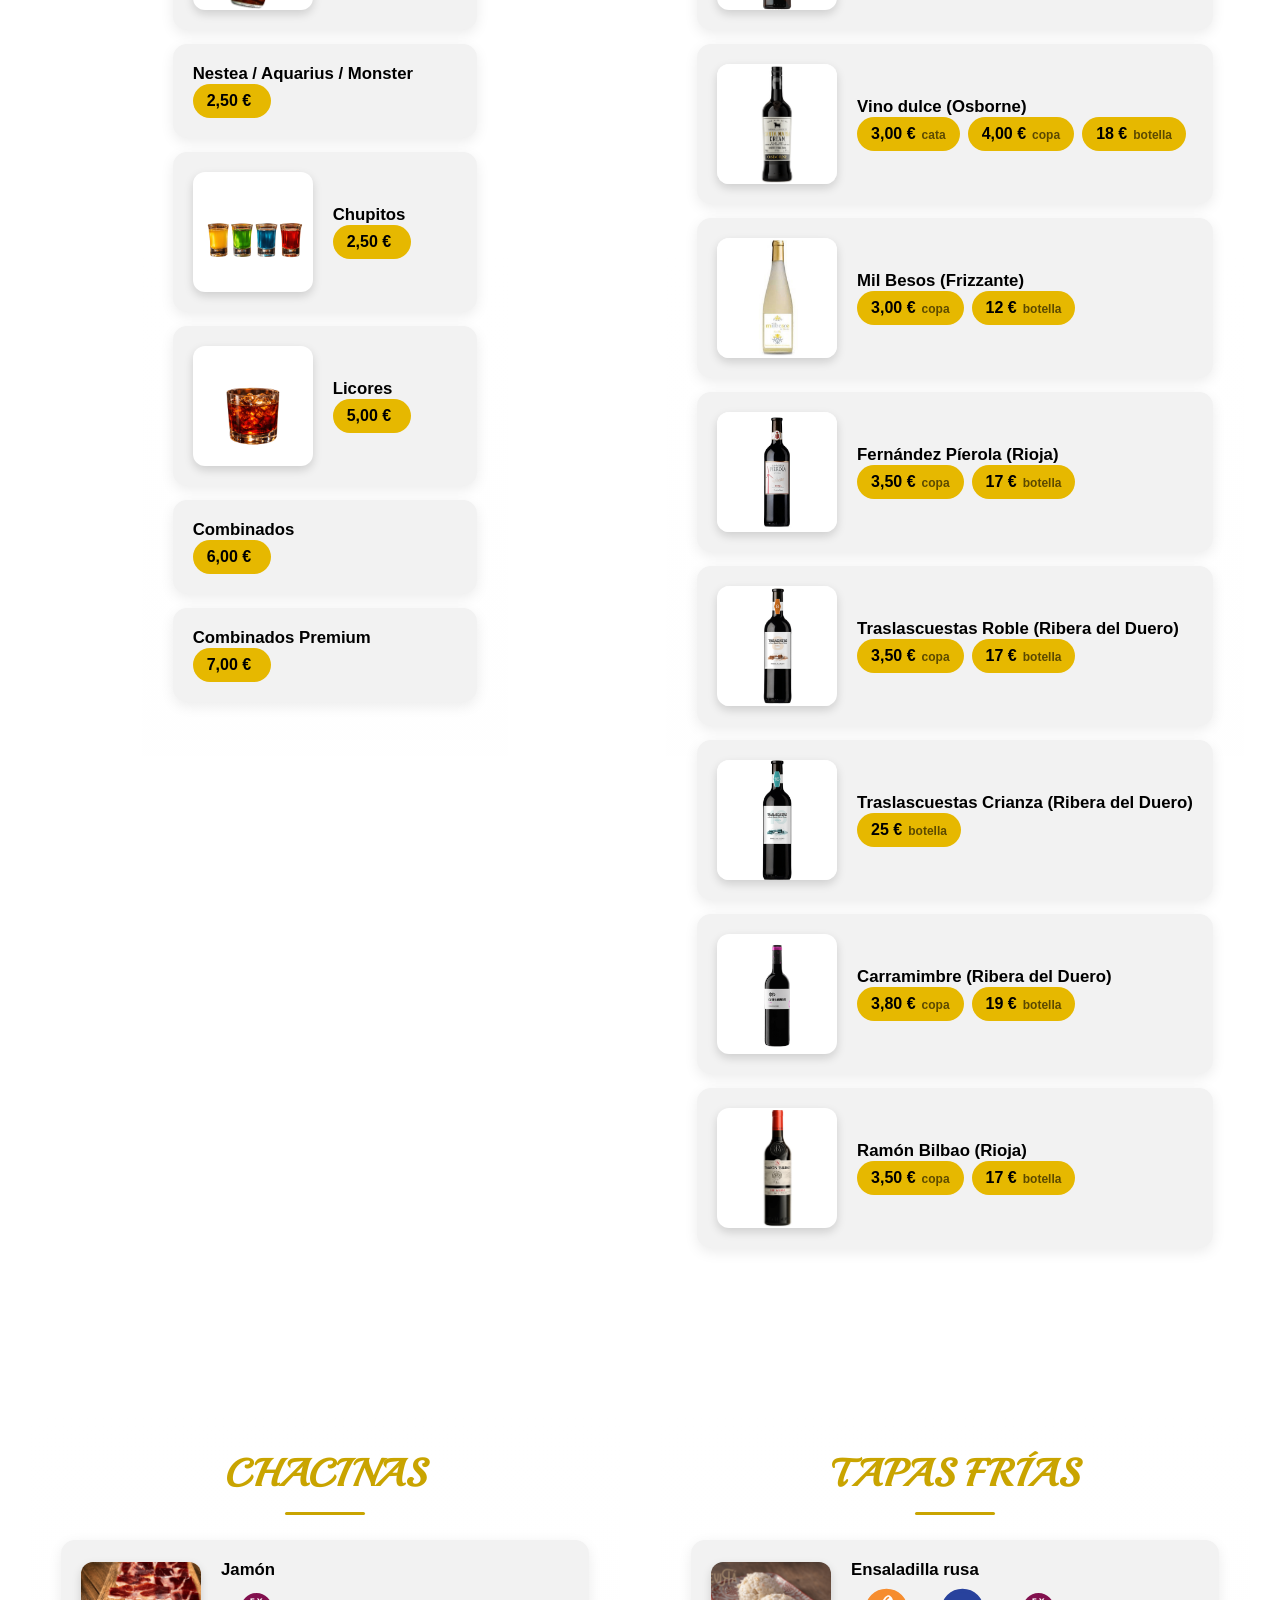
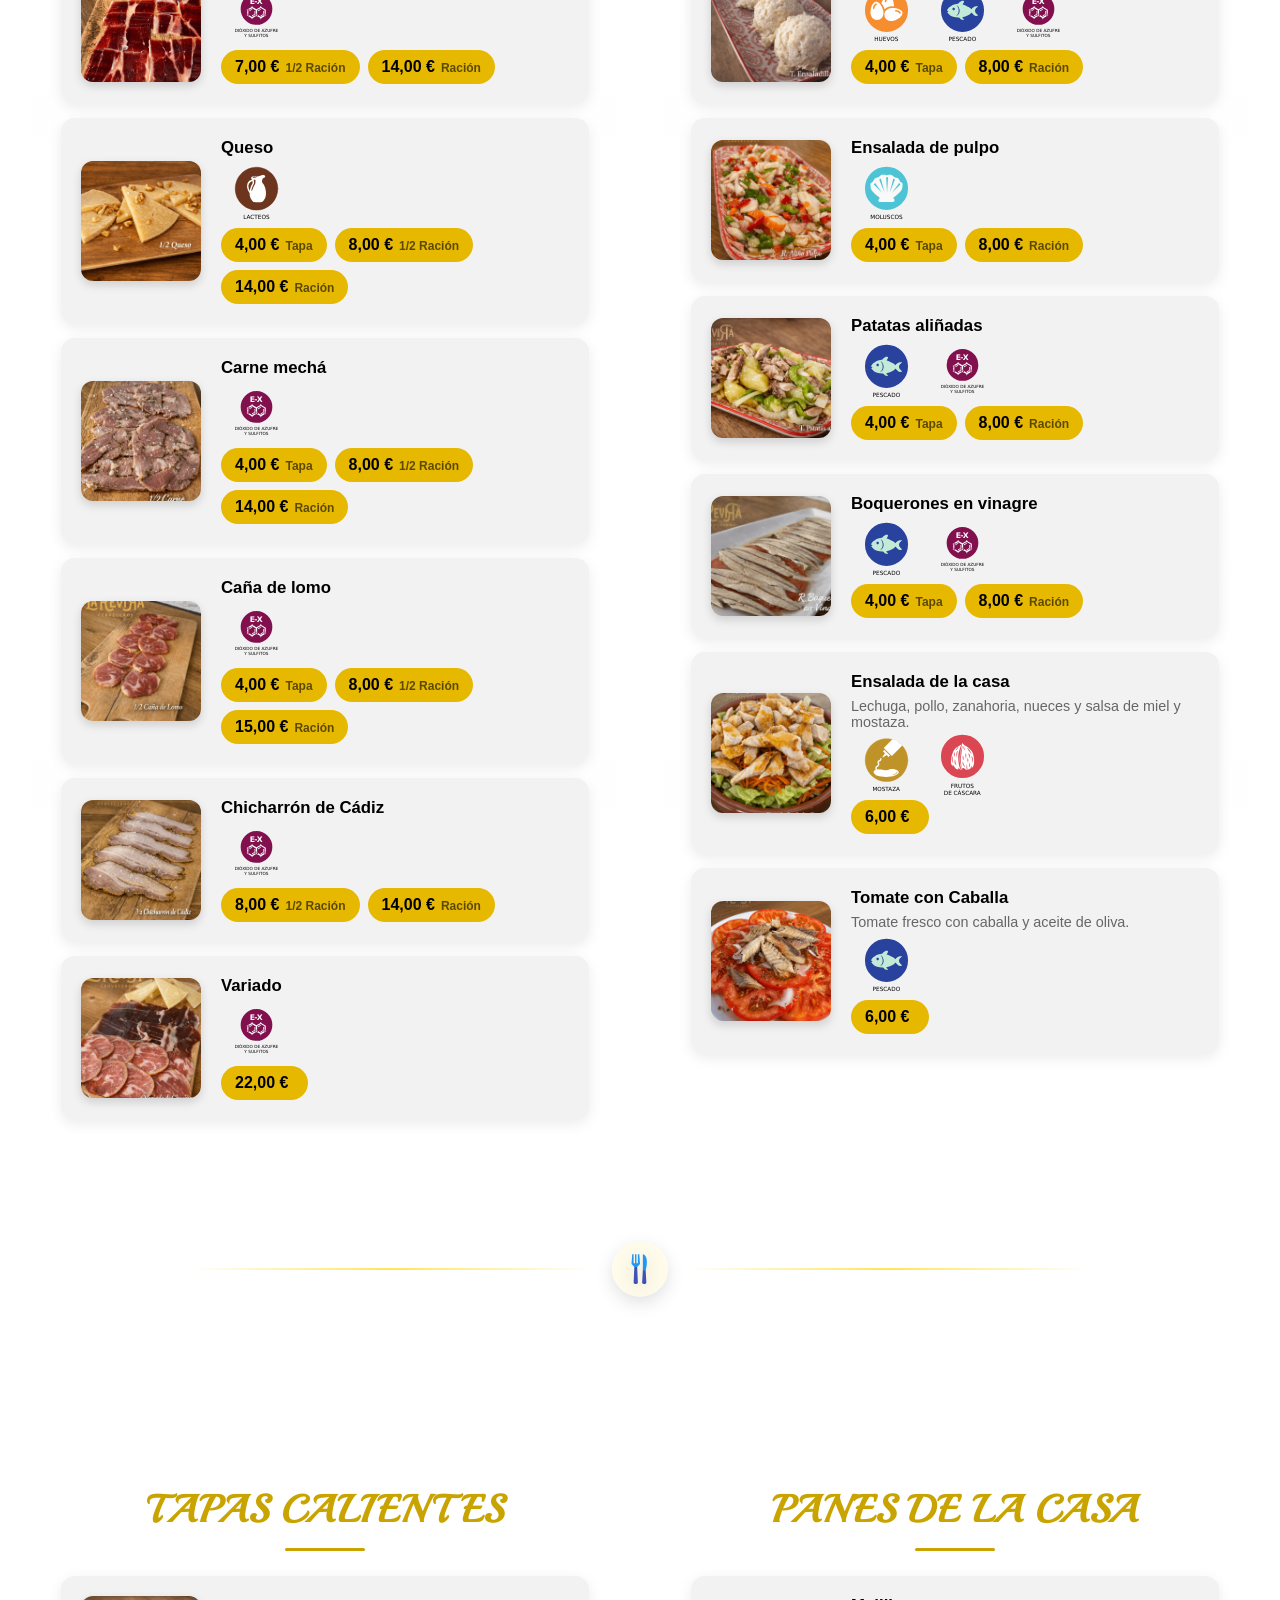
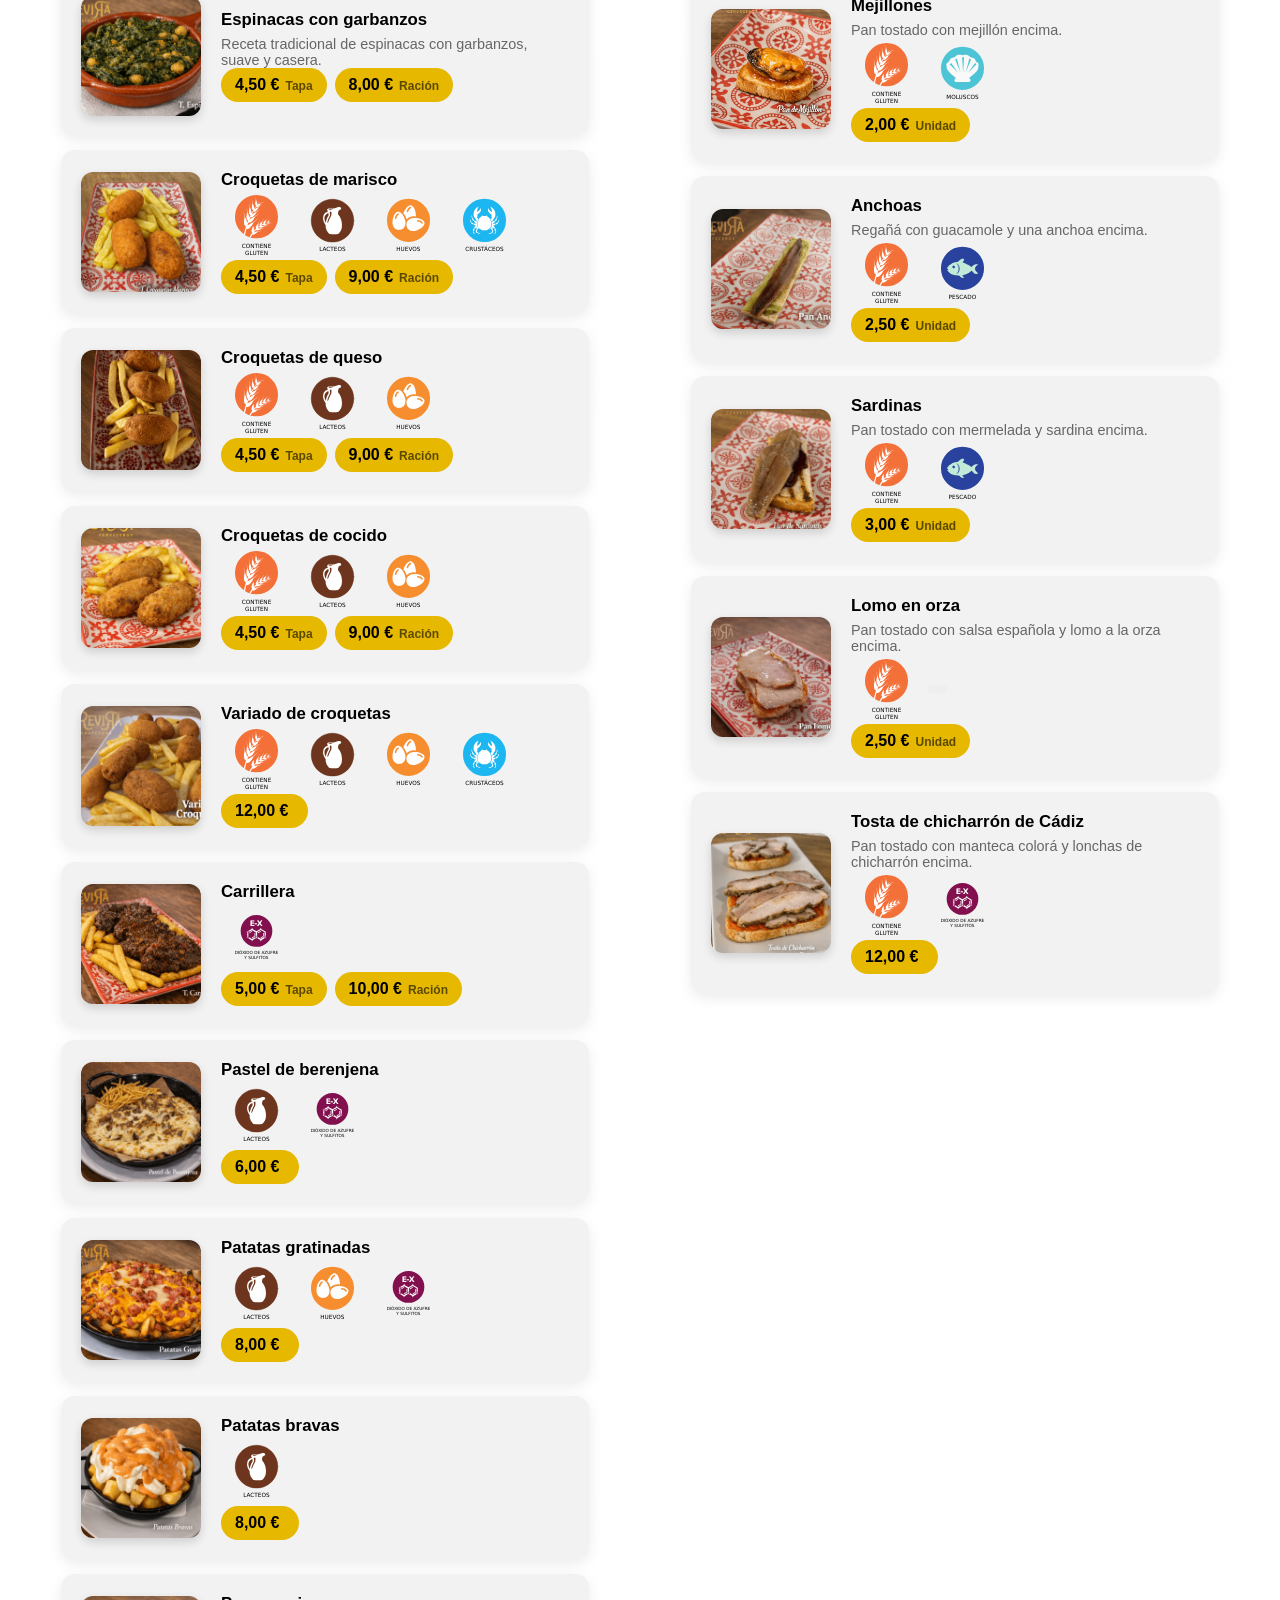
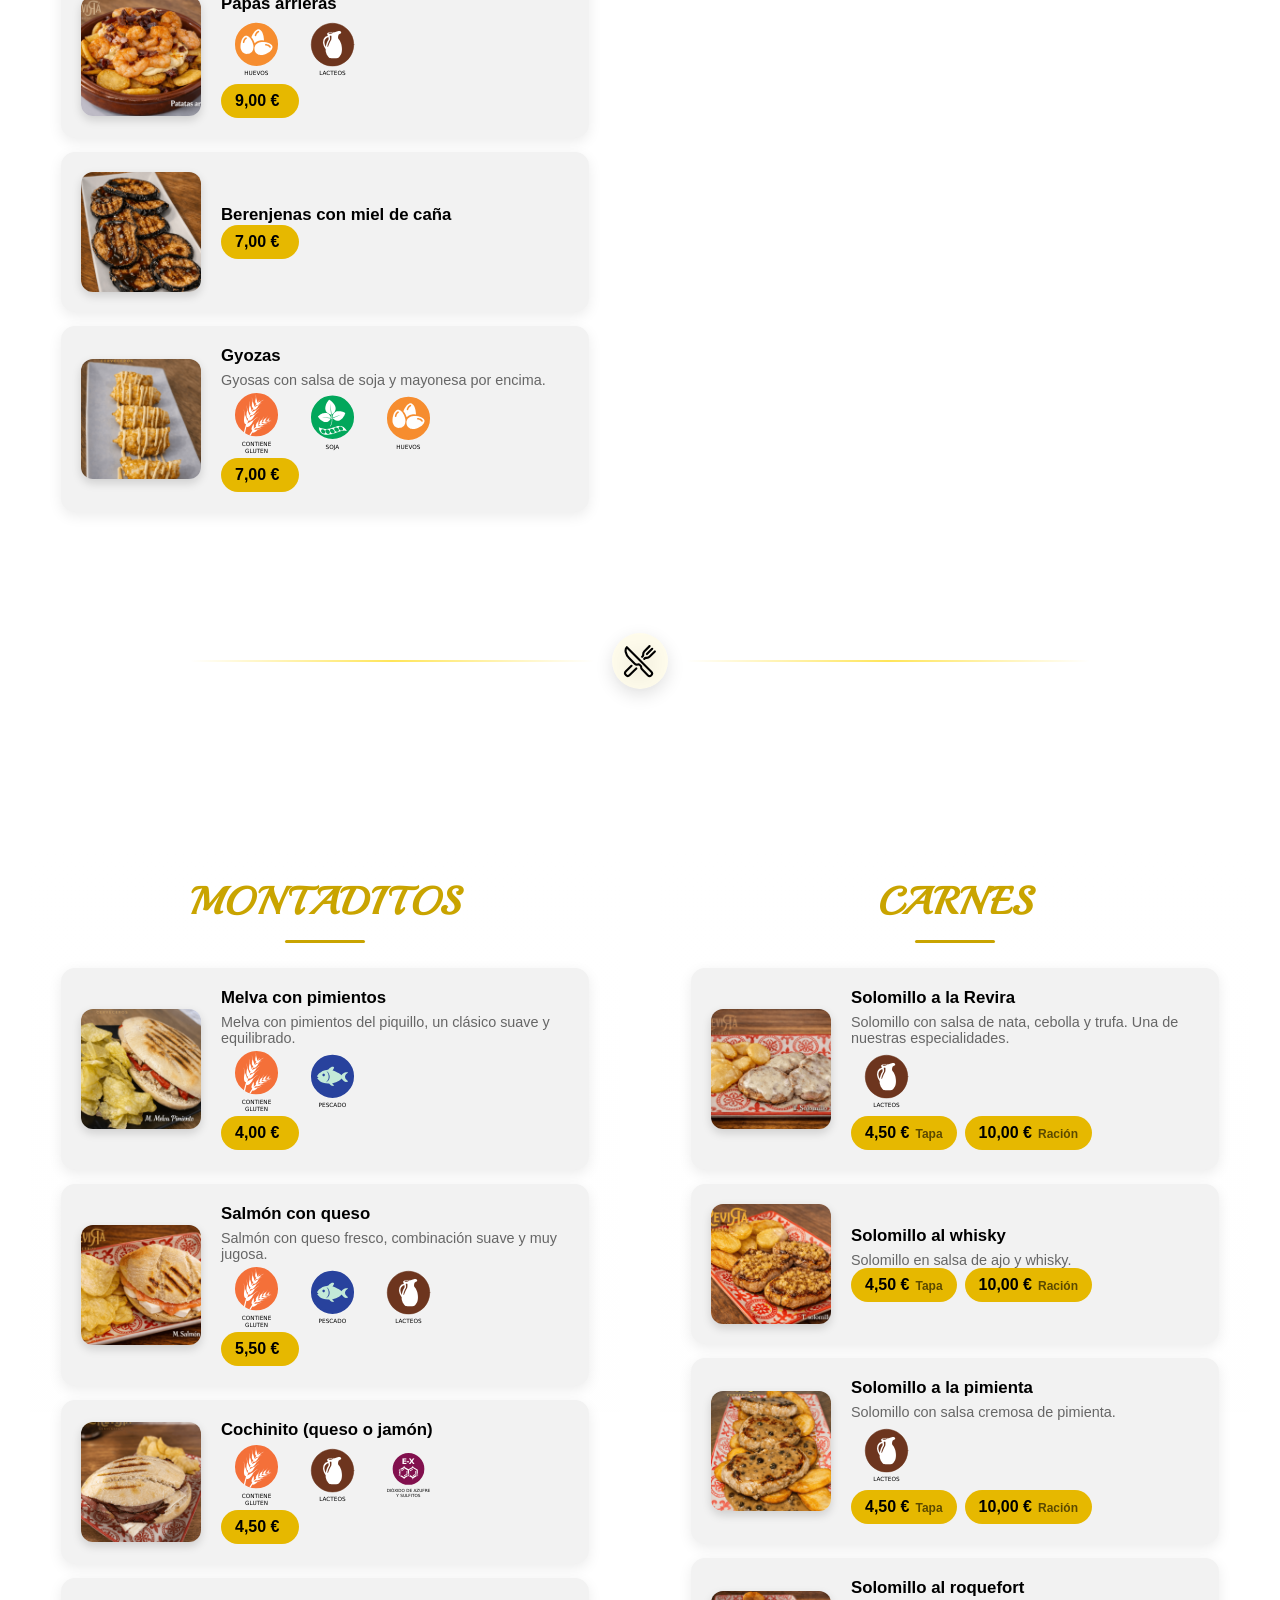
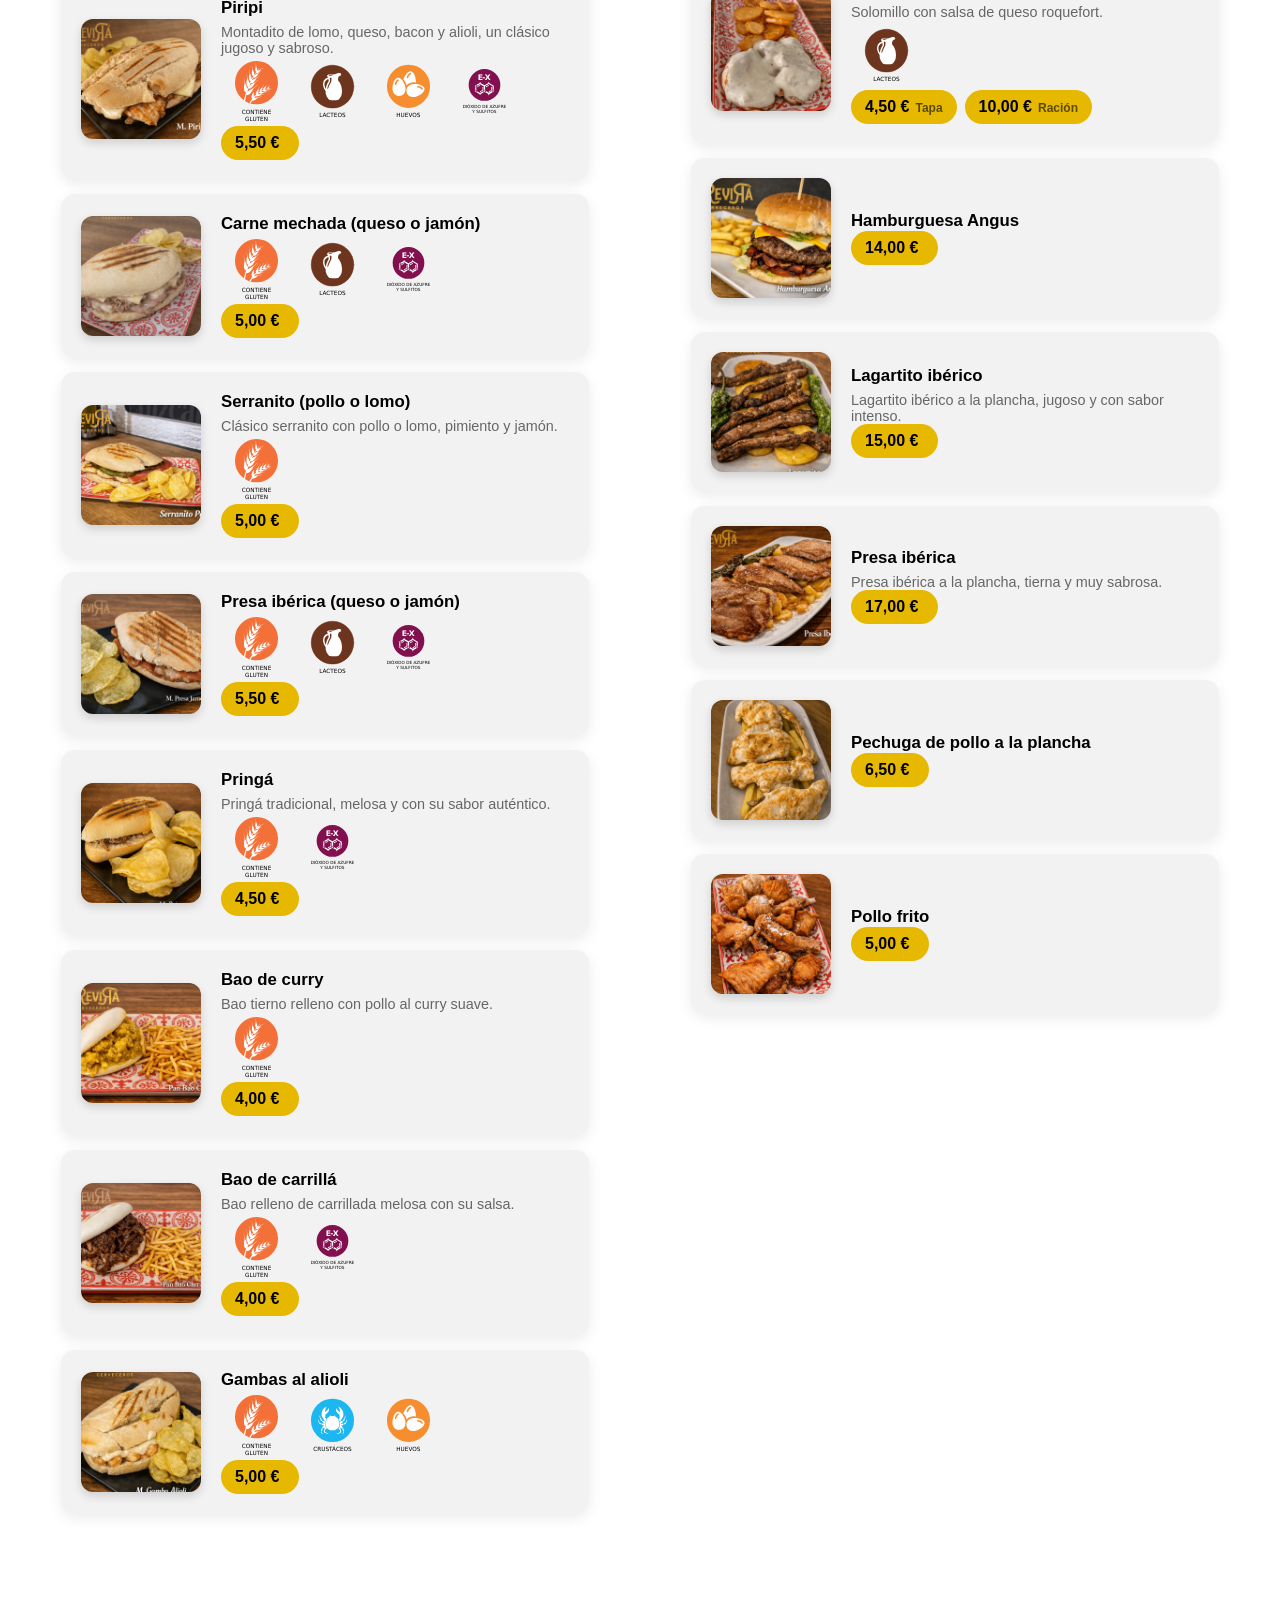
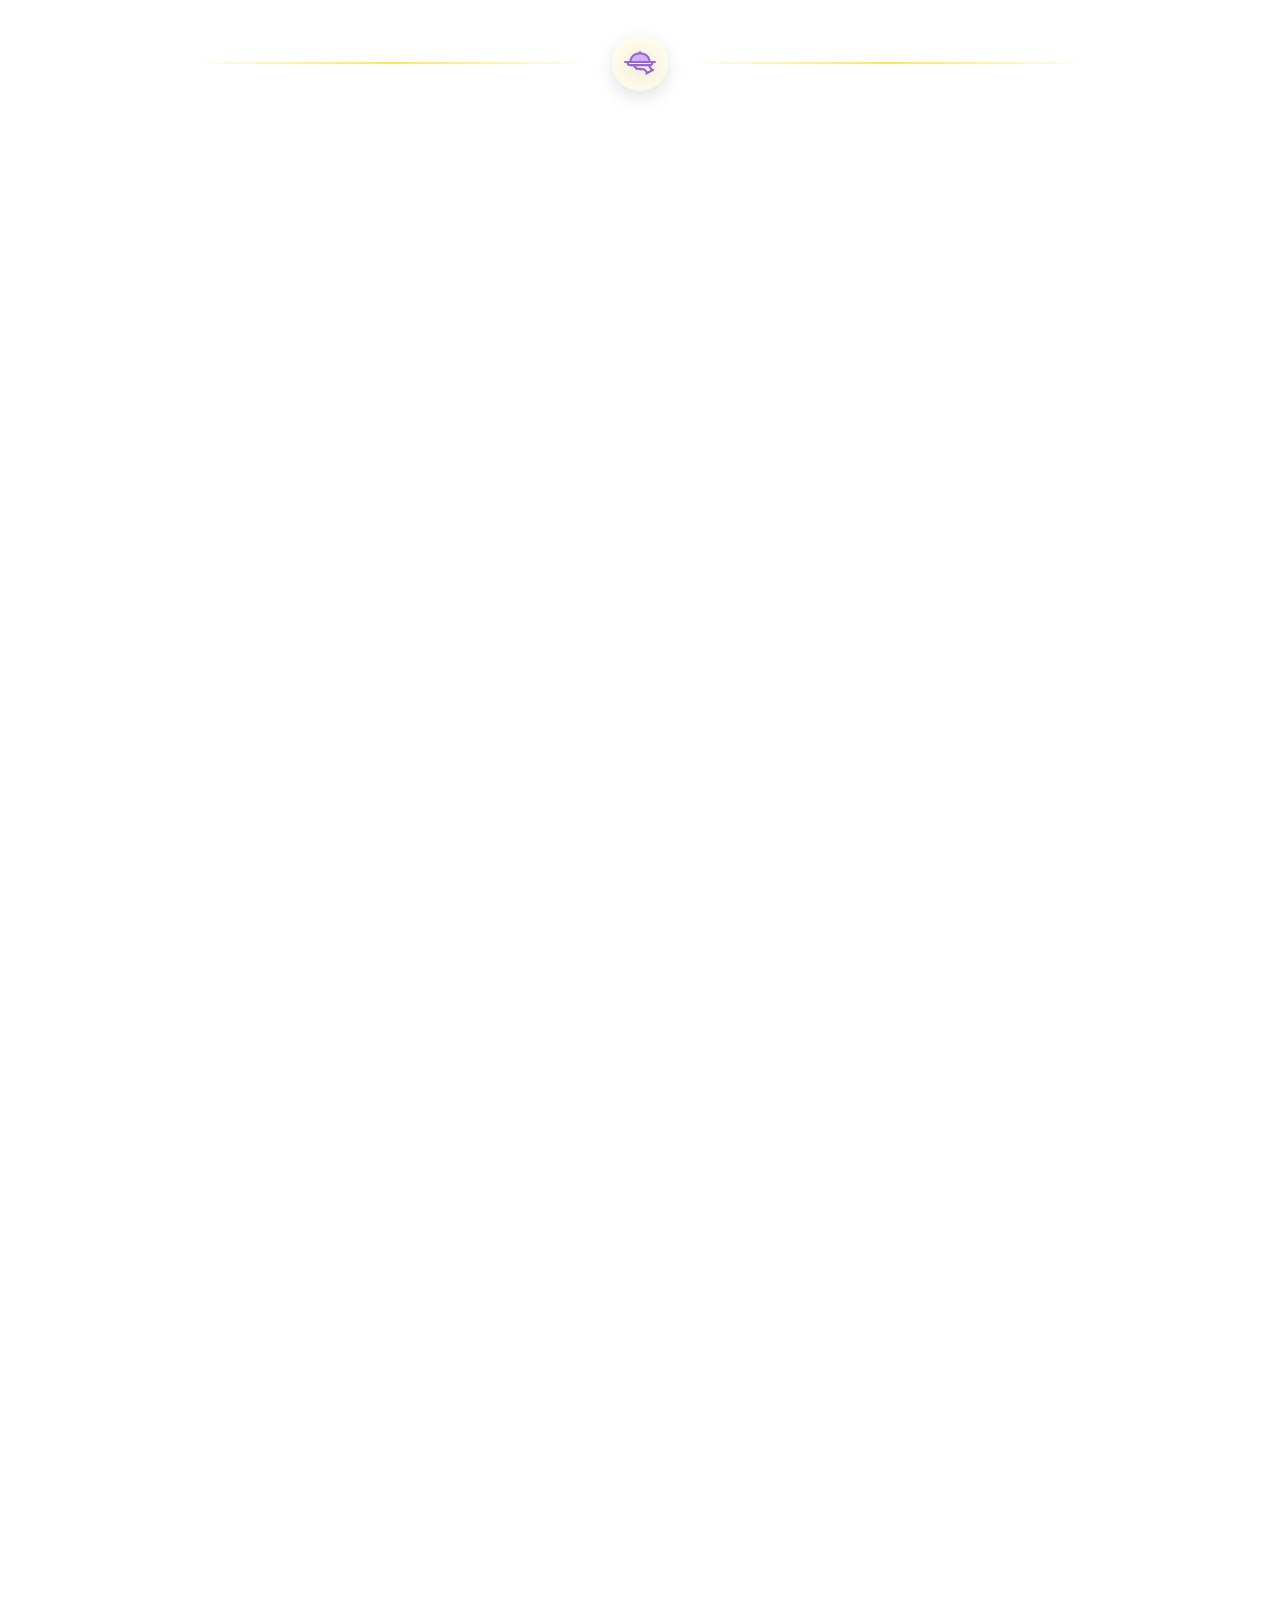
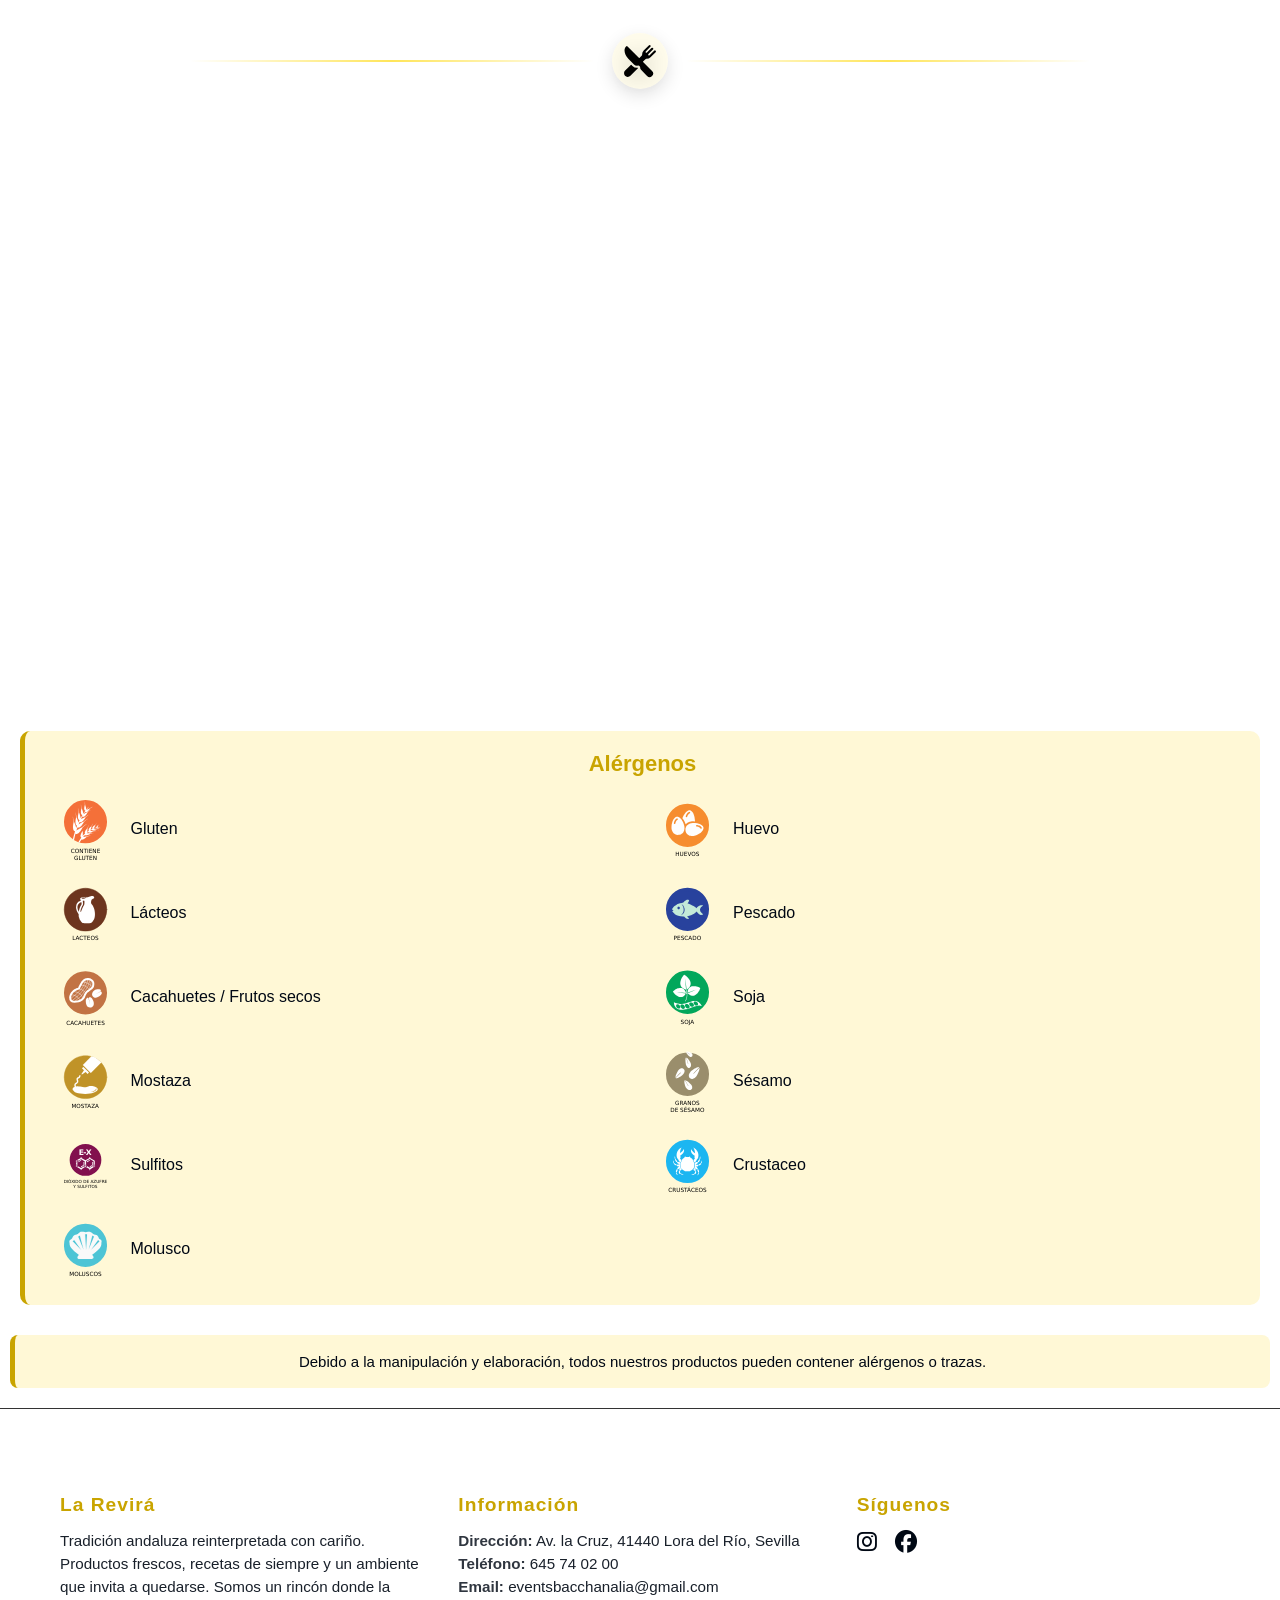
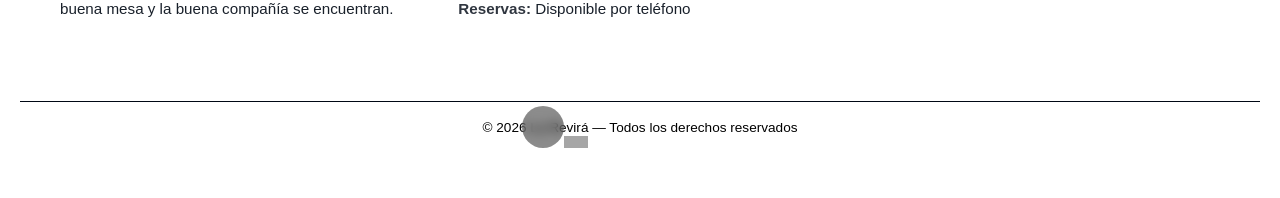
==== commit a63c36a1: "optimizando" ====
--- a/carta.html
+++ b/carta.html
@@ -350,12 +350,6 @@
         </div>
     </footer>
 
-    <!-- LIGHTBOX -->
-    <div class="lightbox" id="lightbox">
-        <span class="lightbox-close" id="lightboxClose" data-i18n="lightbox_close">&times;</span>
-        <img id="lightboxImg" src="">
-    </div>
-
     <div id="suggestionsModal" class="modal hidden">
 
         <div class="modal-content">
@@ -368,6 +362,7 @@
             </h2>
 
             <ul id="suggestionsList"></ul>
+            <div id="suggestionsPagination" class="modal-pagination"></div>
 
             <button class="modal-btn" id="closeModalBtn" data-i18n="close">
                 Continuar
@@ -419,17 +414,29 @@
 
     </div>
 
-    <div id="lightbox" class="lightbox">
-        <span class="lightbox-close" id="lightboxClose">&times;</span>
-
-        <span class="lightbox-prev" id="lightboxPrev">&#10094;</span>
-        <span class="lightbox-next" id="lightboxNext">&#10095;</span>
-
-        <img id="lightboxImg" style="display:none;">
-        <video id="lightboxVideo" style="display:none;" controls></video>
-
-        <div id="lightboxCounter"></div>
-    </div>
+<!-- LIGHTBOX -->
+<div class="lightbox-content">
+
+  <!-- Media wrapper (CLAVE) -->
+  <div class="lightbox-media-wrapper">
+
+  <img id="lightboxImg" class="lightbox-media" style="display:none;">
+  <video id="lightboxVideo" class="lightbox-media" style="display:none;" controls></video>
+
+  <button id="lightboxShare" class="lightbox-share"></button>
+
+  <div id="lightboxCounter"></div>
+
+</div>
+
+  <!-- Thumbs al lado derecho -->
+  <div id="lightboxThumbs"></div>
+
+  <!-- Nav -->
+  <span class="lightbox-prev" id="lightboxPrev">&#10094;</span>
+  <span class="lightbox-next" id="lightboxNext">&#10095;</span>
+
+</div>
 
 
 
--- a/styles.css
+++ b/styles.css
@@ -822,92 +822,210 @@
 /* ============================================================
    LIGHTBOX PREMIUM
 ============================================================ */
+/* ============================================================
+   LIGHTBOX PREMIUM (CLEAN VERSION)
+============================================================ */
+
 .lightbox {
   position: fixed;
   inset: 0;
-  background: rgba(0, 0, 0, 0.85);
   display: none;
   justify-content: center;
   align-items: center;
+  background: rgba(0,0,0,0.88);
+  backdrop-filter: blur(6px);
   z-index: 9999;
-  backdrop-filter: blur(4px);
-}
-
-.lightbox img {
-  max-width: 92%;
-  max-height: 92%;
-  border-radius: 14px;
-  box-shadow: 0 8px 30px rgba(0, 0, 0, 0.45);
-}
-
-#lightboxCounter {
-
+}
+
+.lightbox-content {
+  position: relative;
+  width: 92%;
+  height: 92%;
+  display: flex;
+  align-items: center;
+  justify-content: center;
+  gap: 20px; /* espacio entre imagen y thumbs */
+}
+.lightbox-media-wrapper {
+  position: relative;
+  display: flex;
+  align-items: center;
+  justify-content: center;
+  max-width: 80%;
+  max-height: 100%;
+}
+/* MEDIA */
+.lightbox-media {
+  max-width: 100%;
+  max-height: 100%;
+  border-radius: 16px;
+  box-shadow: 0 15px 50px rgba(0,0,0,0.6);
+}
+
+/* TOP BAR */
+.lightbox-top {
   position: absolute;
-
-  bottom: 25px;
-
-  left: 50%;
-
-  transform: translateX(-50%);
-
+  top: 15px;
+  left: 15px;
+  right: 15px;
+  display: flex;
+  justify-content: space-between;
+  align-items: center;
+  z-index: 10000;
+}
+
+.lightbox-title {
   color: white;
-
-  font-size: 14px;
-
-  padding: 8px 14px;
-
-  border-radius: 999px;
-
-  background: rgba(255, 255, 255, .12);
-
-  backdrop-filter: blur(8px);
-}
-
+  font-size: 1.1rem;
+  font-weight: 700;
+  text-shadow: 0 2px 8px rgba(0,0,0,.5);
+}
+
+/* SHARE */
+#lightboxShare {
+  position: absolute;
+  bottom: 12px;
+  right: 12px;
+
+  width: 42px;
+  height: 42px;
+  border-radius: 50%;
+  border: none;
+
+  background: rgba(0,0,0,.45);
+  color: white;
+
+  display: flex;
+  align-items: center;
+  justify-content: center;
+
+  cursor: pointer;
+  backdrop-filter: blur(6px);
+  transition: .2s;
+
+  z-index: 5;
+}
+
+#lightboxShare:hover {
+  background: rgba(0,0,0,.7);
+}
+
+/* CLOSE */
 .lightbox-close {
-  position: absolute;
-  top: 25px;
-  right: 35px;
-  font-size: 42px;
-  color: var(--white);
+  margin-left: 10px;
+  width: 42px;
+  height: 42px;
+  border-radius: 50%;
+  border: none;
+  background: rgba(0,0,0,.45);
+  color: white;
+  font-size: 1.6rem;
   cursor: pointer;
-  font-weight: 300;
-  transition: opacity 0.2s ease;
+  display: flex;
+  align-items: center;
+  justify-content: center;
+  transition: .2s;
 }
 
 .lightbox-close:hover {
-  opacity: 0.7;
-}
-
-
-/* Botones navegación */
+  background: rgba(0,0,0,.7);
+}
+
+/* NAV */
 .lightbox-prev,
 .lightbox-next {
   position: absolute;
   top: 50%;
   transform: translateY(-50%);
-  font-size: 55px;
+  font-size: 48px;
   color: white;
   cursor: pointer;
   padding: 10px;
   user-select: none;
-  transition: opacity 0.2s ease;
+  opacity: 0.8;
+  transition: .2s;
 }
 
 .lightbox-prev:hover,
 .lightbox-next:hover {
-  opacity: 0.7;
-}
-
-.lightbox-prev {
-  left: 25px;
-}
-
-.lightbox-next {
-  right: 25px;
-}
-
+  opacity: 1;
+}
+
+.lightbox-prev { left: 20px; }
+.lightbox-next { right: 20px; }
+
+/* COUNTER */
 #lightboxCounter {
-  transition: all 0.2s ease;
+  position: absolute;
+  bottom: 12px;
+  left: 50%;
+  transform: translateX(-50%);
+
+  color: white;
+  font-size: 13px;
+
+  padding: 6px 12px;
+  border-radius: 999px;
+
+  background: rgba(0,0,0,.35);
+  backdrop-filter: blur(6px);
+
+  z-index: 5;
+}
+
+/* THUMBS */
+#lightboxThumbs {
+  position: relative;
+  right: auto;
+  top: auto;
+  transform: none;
+
+  display: flex;
+  flex-direction: column;
+  gap: 10px;
+
+  max-height: 100%;
+  overflow-y: auto;
+  padding-right: 5px;
+}
+.lightbox-thumb {
+  width: 70px;
+  height: 70px;
+  object-fit: cover;
+  border-radius: 10px;
+  cursor: pointer;
+  opacity: 0.6;
+  transition: .2s;
+}
+
+.lightbox-thumb:hover {
+  opacity: 1;
+  transform: scale(1.05);
+}
+
+.lightbox-thumb.active {
+  opacity: 1;
+  outline: 2px solid white;
+  transform: scale(1.08);
+}
+
+/* MOBILE */
+@media (max-width: 768px) {
+  .lightbox-content {
+    flex-direction: column;
+  }
+
+  #lightboxThumbs {
+    flex-direction: row;
+    max-width: 100%;
+    overflow-x: auto;
+    overflow-y: hidden;
+    padding-top: 10px;
+  }
+
+  .lightbox-media-wrapper {
+    max-width: 100%;
+  }
 }
 
 /* ============================================================
@@ -2743,6 +2861,9 @@
     opacity .4s ease;
 
   overflow: hidden;
+     max-height: 90vh;
+    overflow-y: auto;
+    overflow-x: hidden;
 }
 
 .modal.show .modal-content {
@@ -2945,4 +3066,24 @@
     padding: 24px;
   }
 
-}+}
+
+.modal-pagination {
+    display: flex;
+    justify-content: center;
+    gap: 10px;
+    margin-top: 18px;
+}
+
+.modal-dot {
+    width: 10px;
+    height: 10px;
+    border-radius: 50%;
+    background: rgba(67, 65, 65, 0.54);
+    cursor: pointer;
+    transition: background .25s ease;
+}
+
+.modal-dot.active {
+    background: var(--gold);
+}
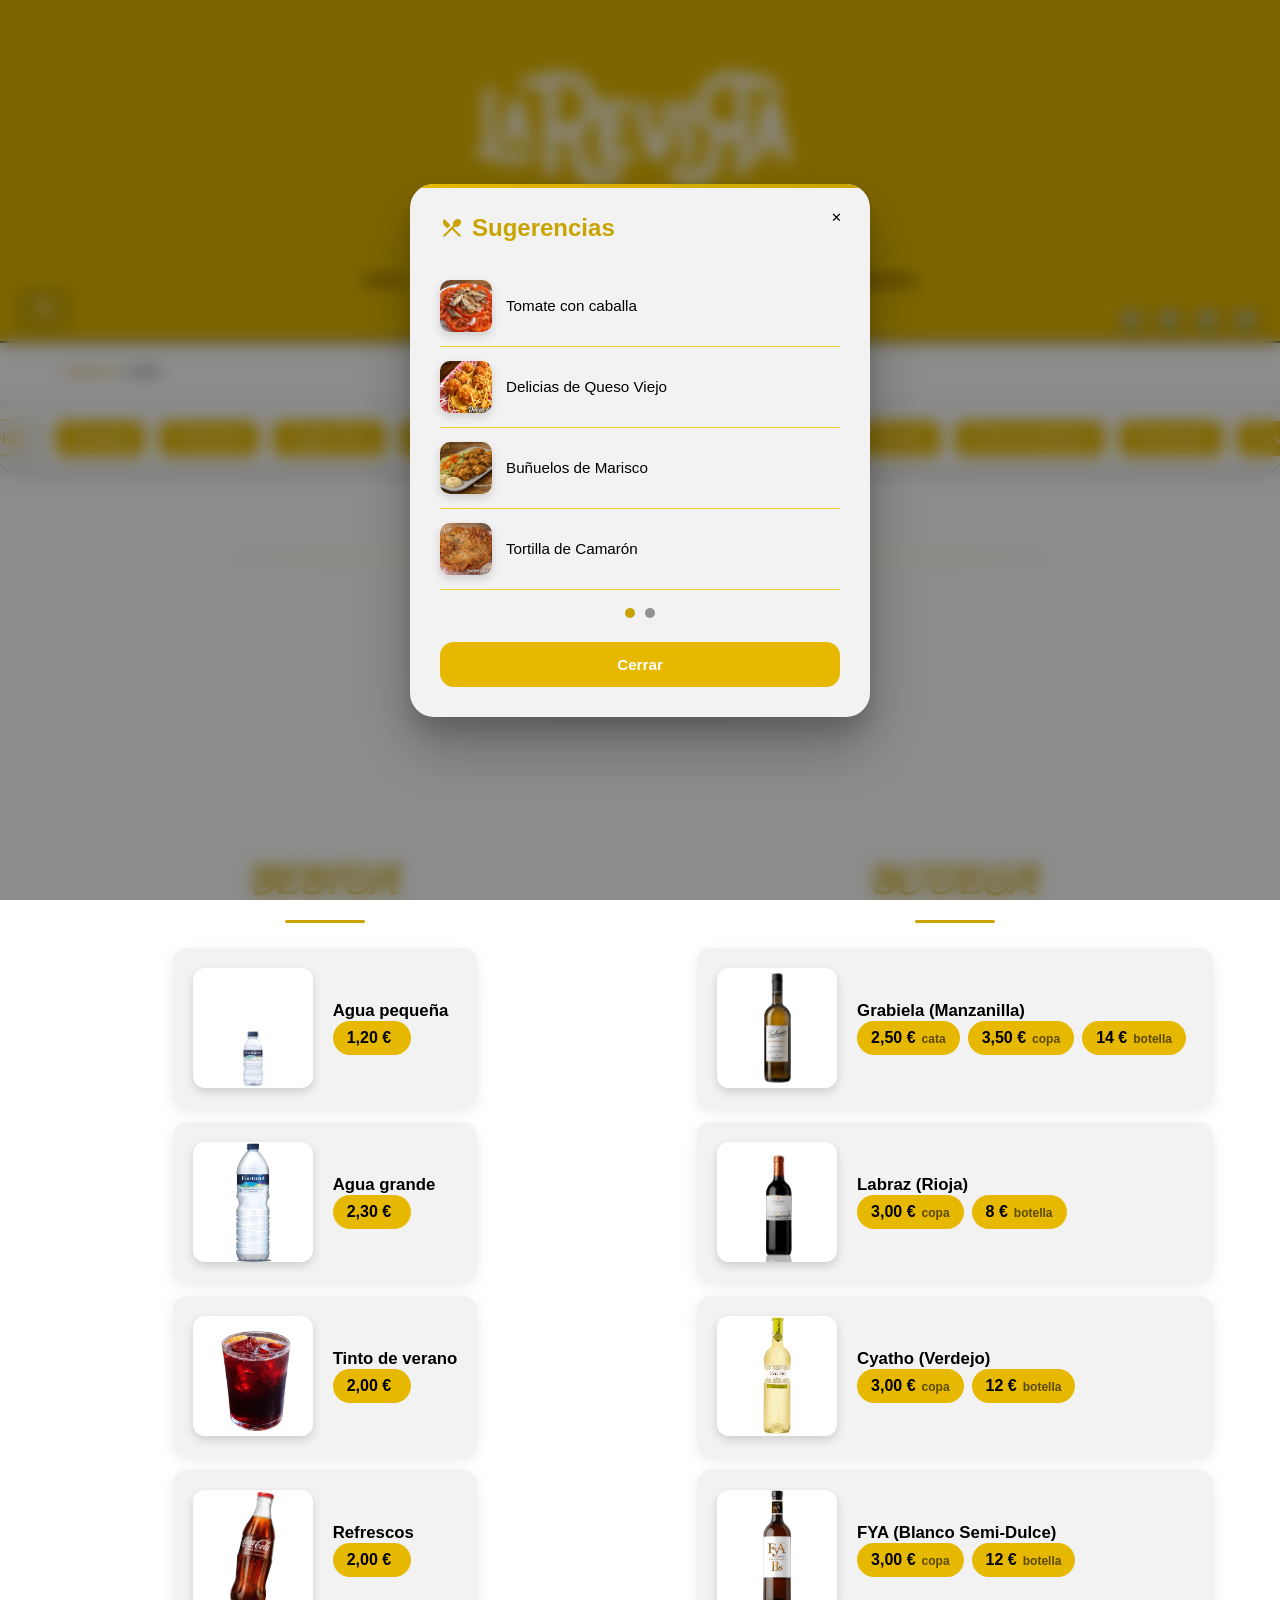
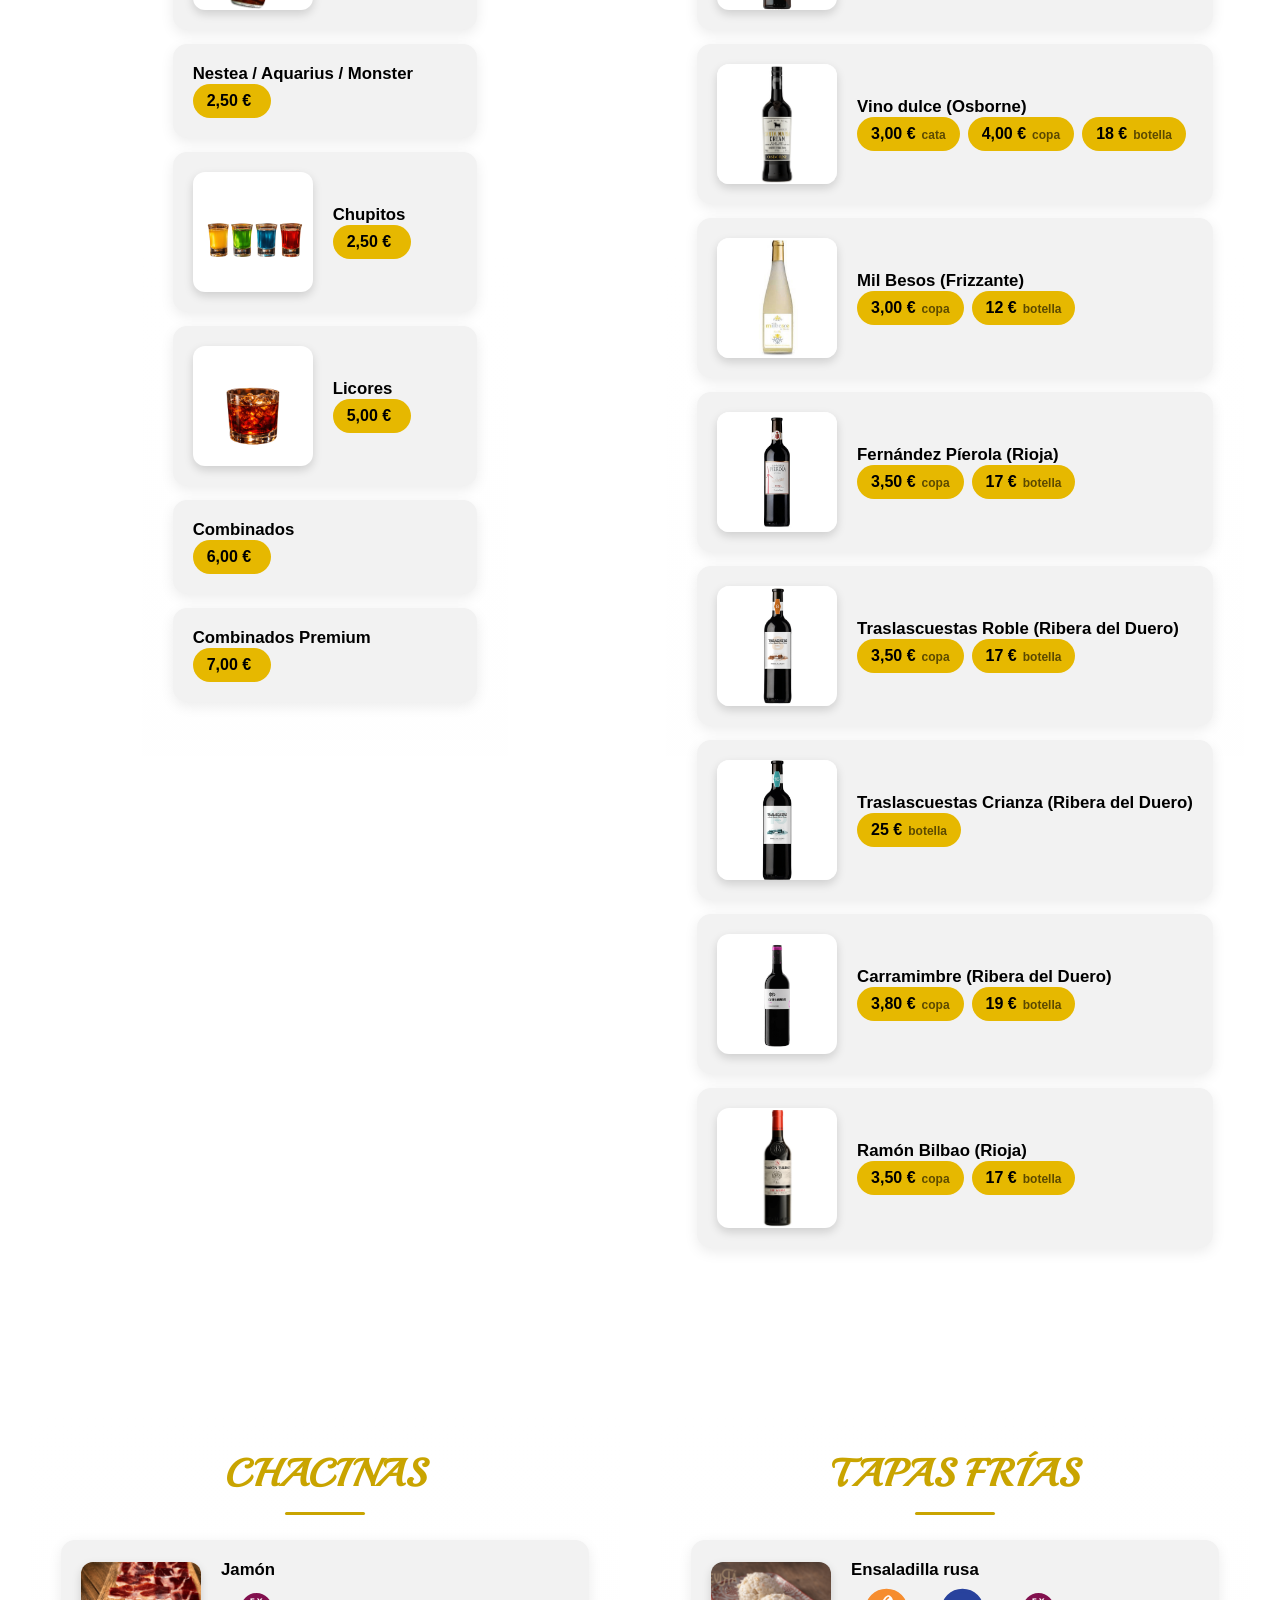
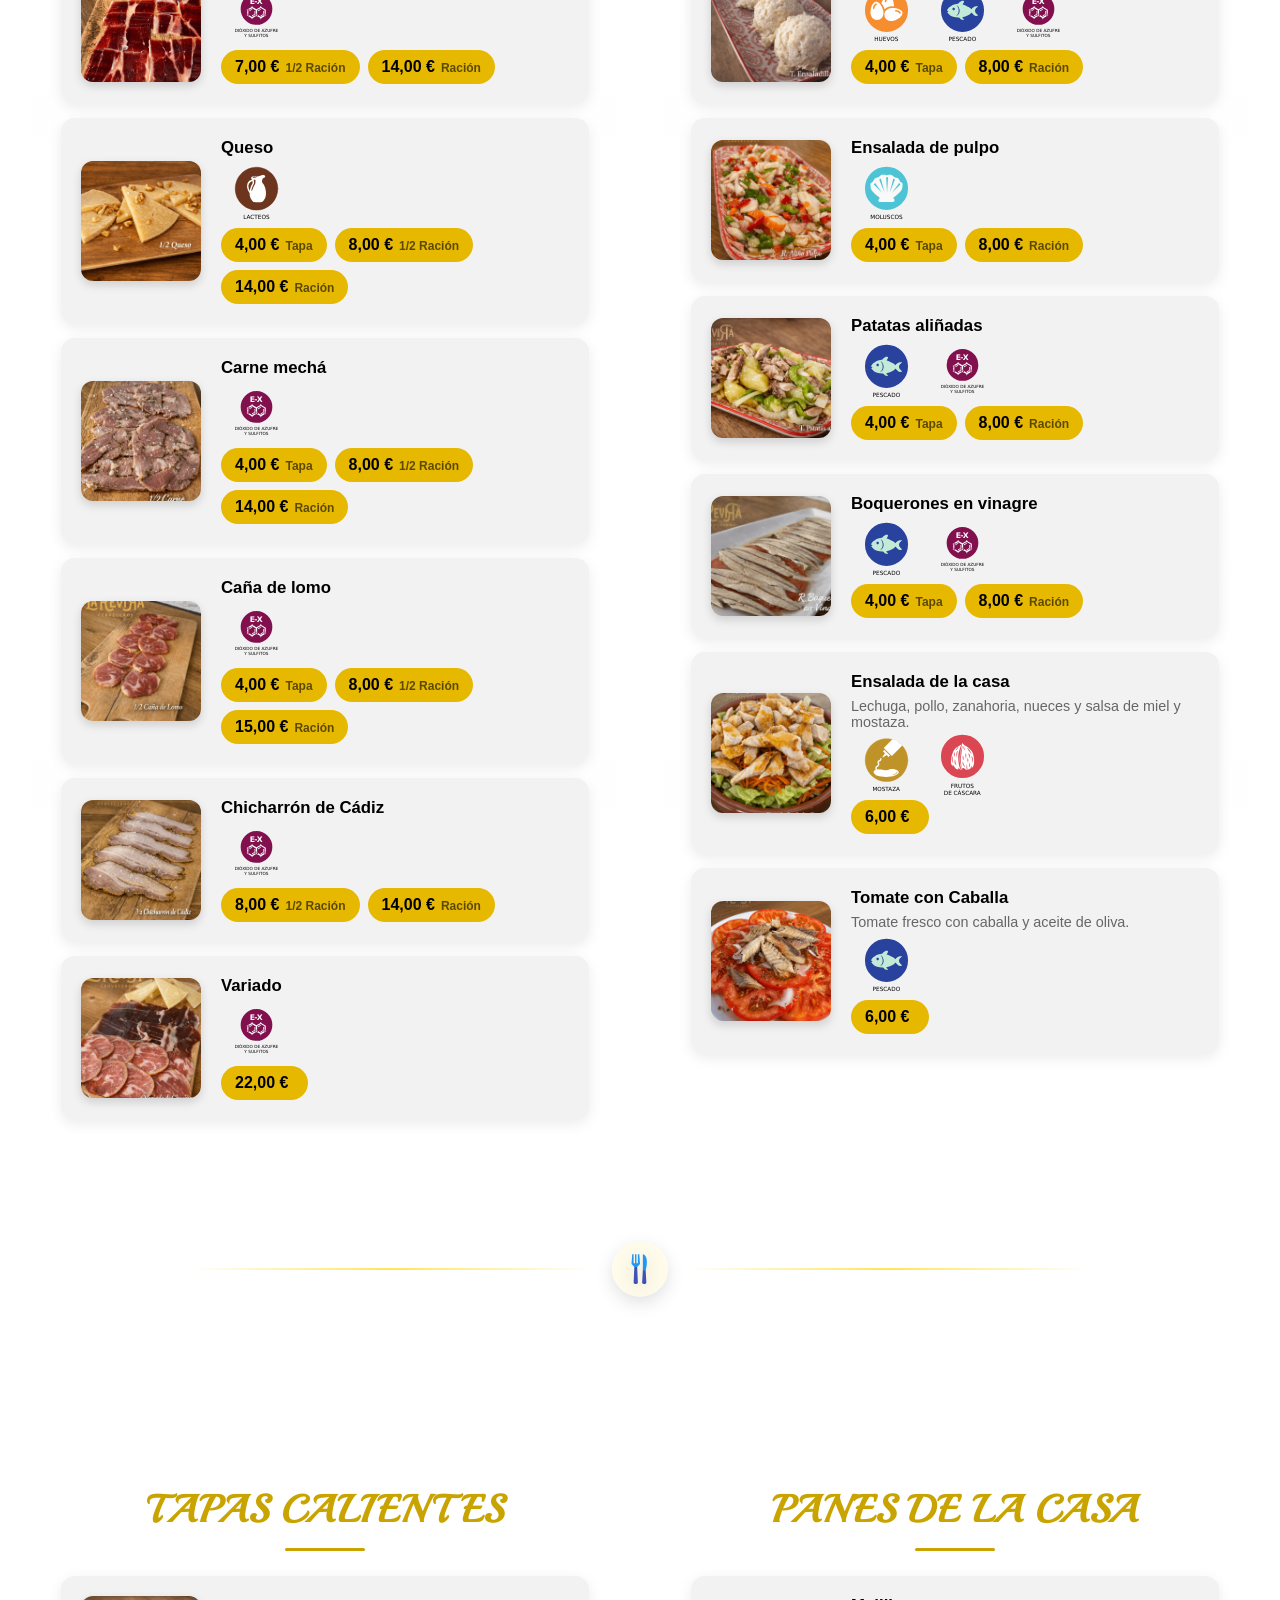
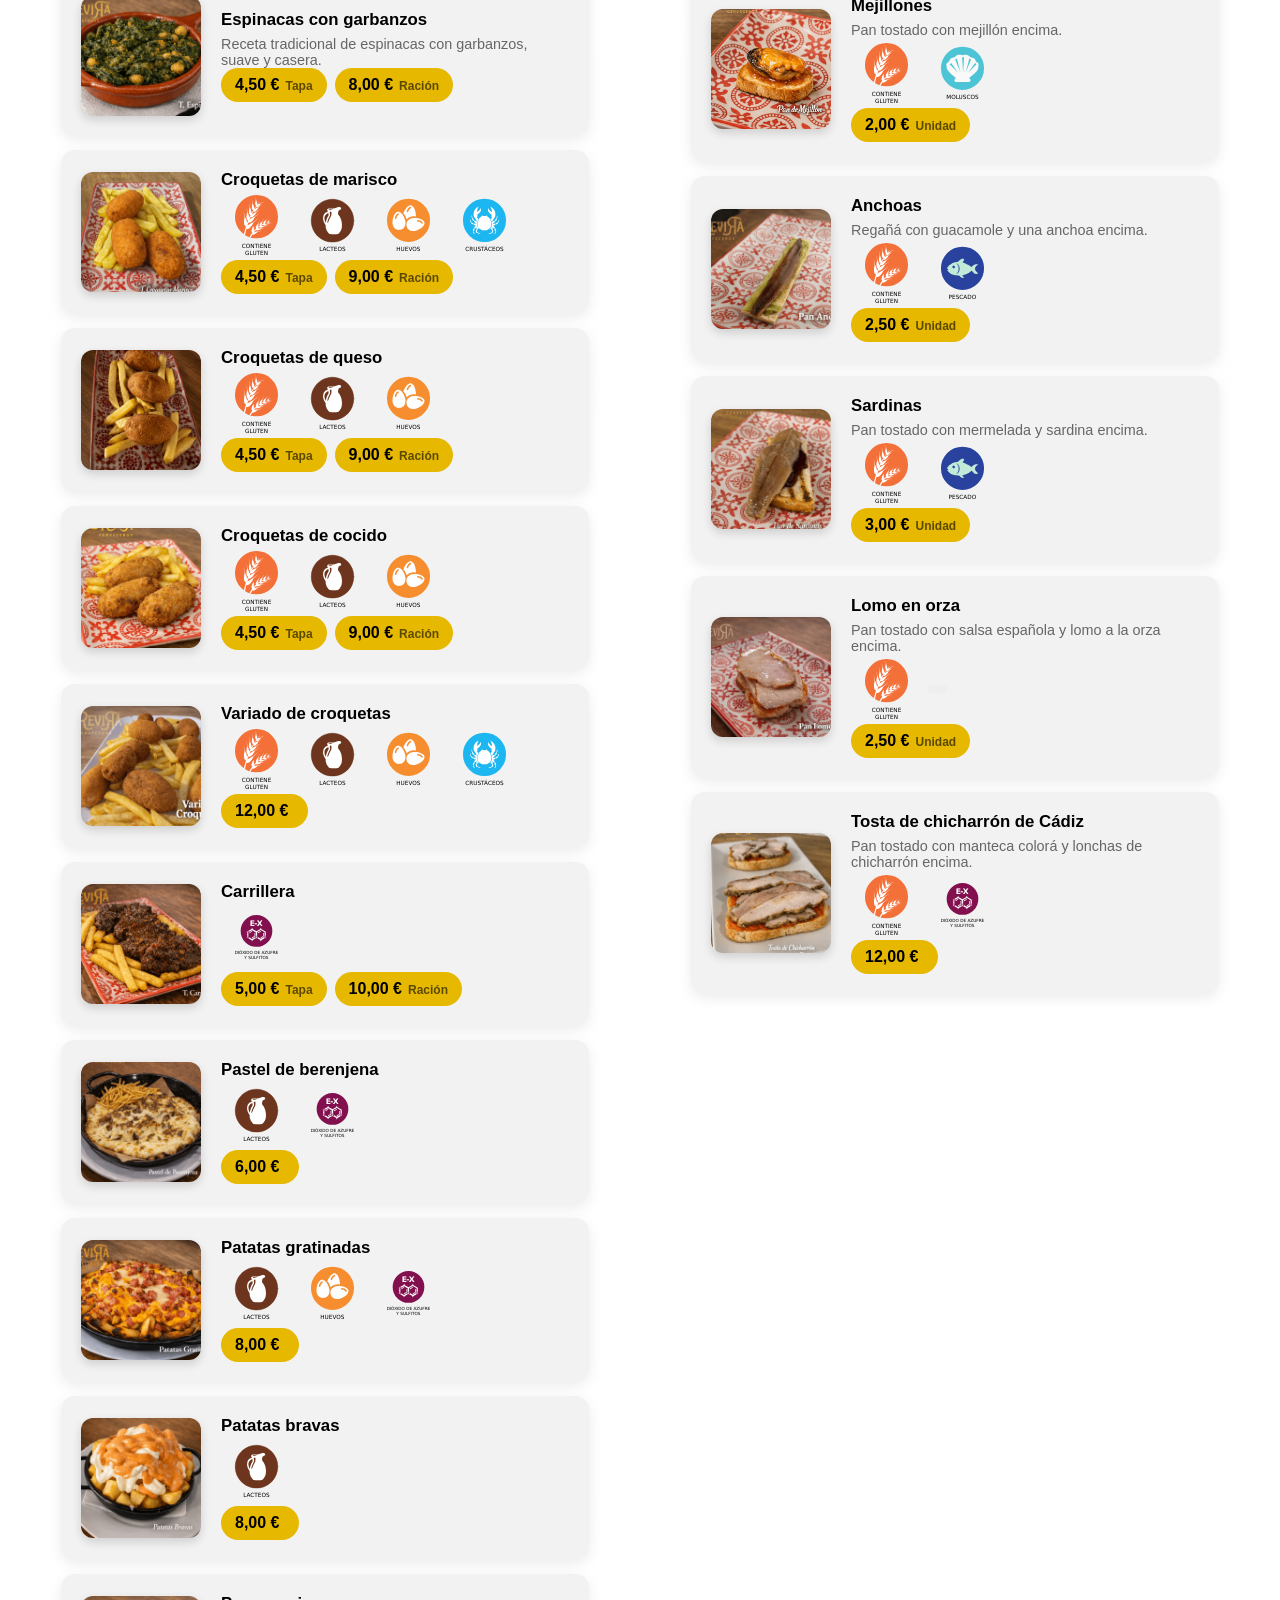
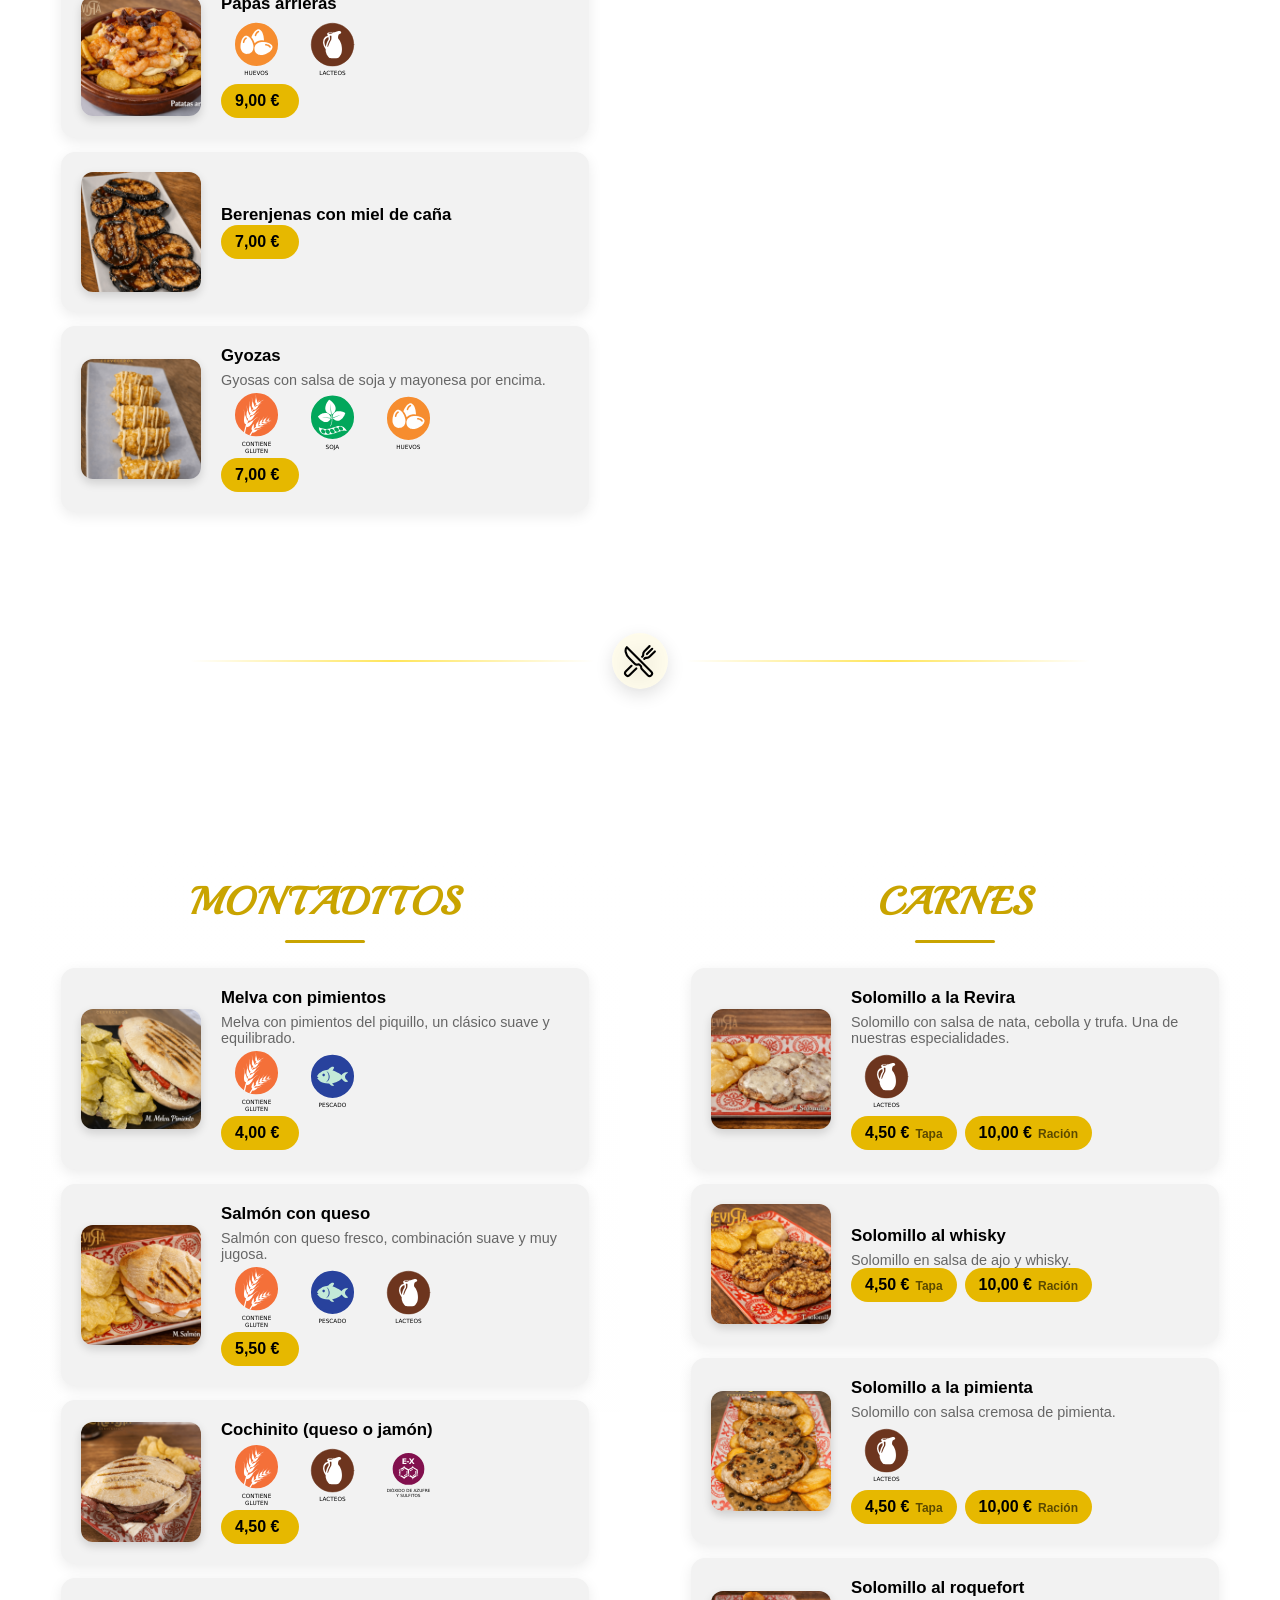
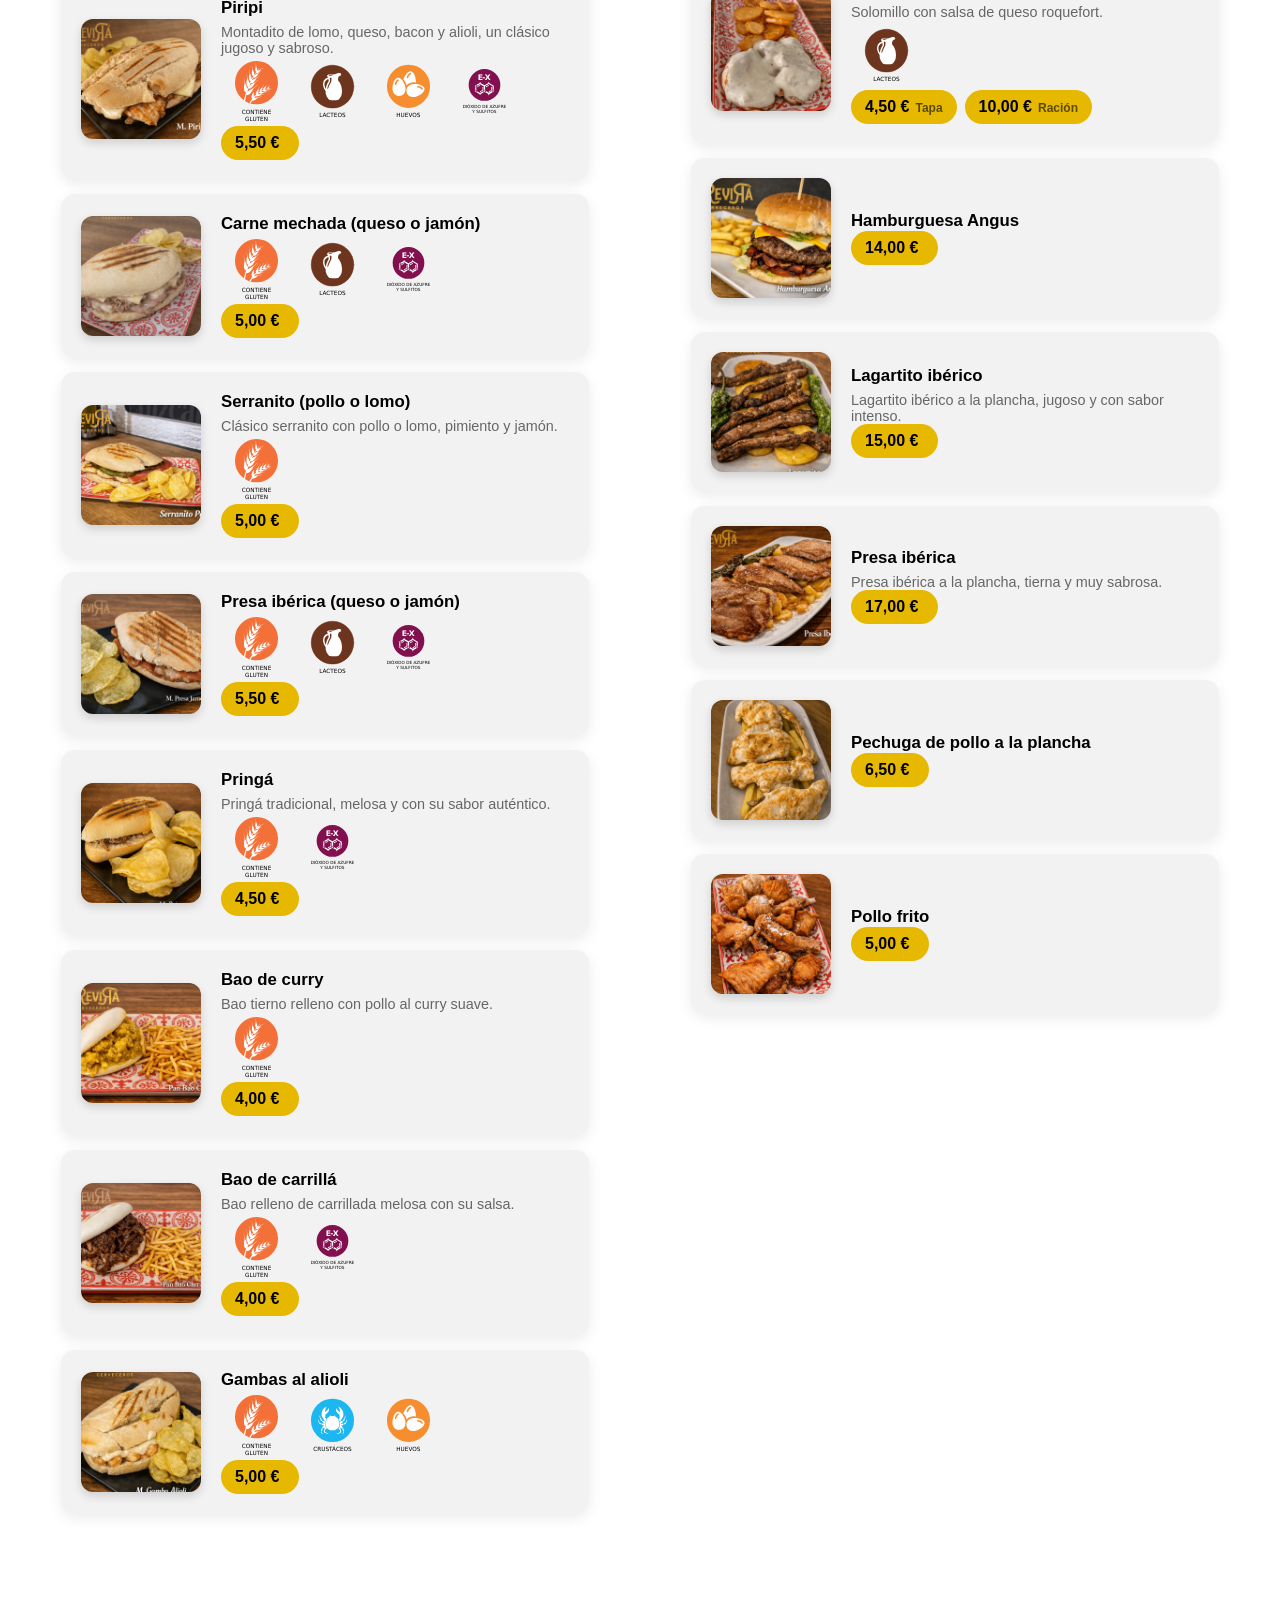
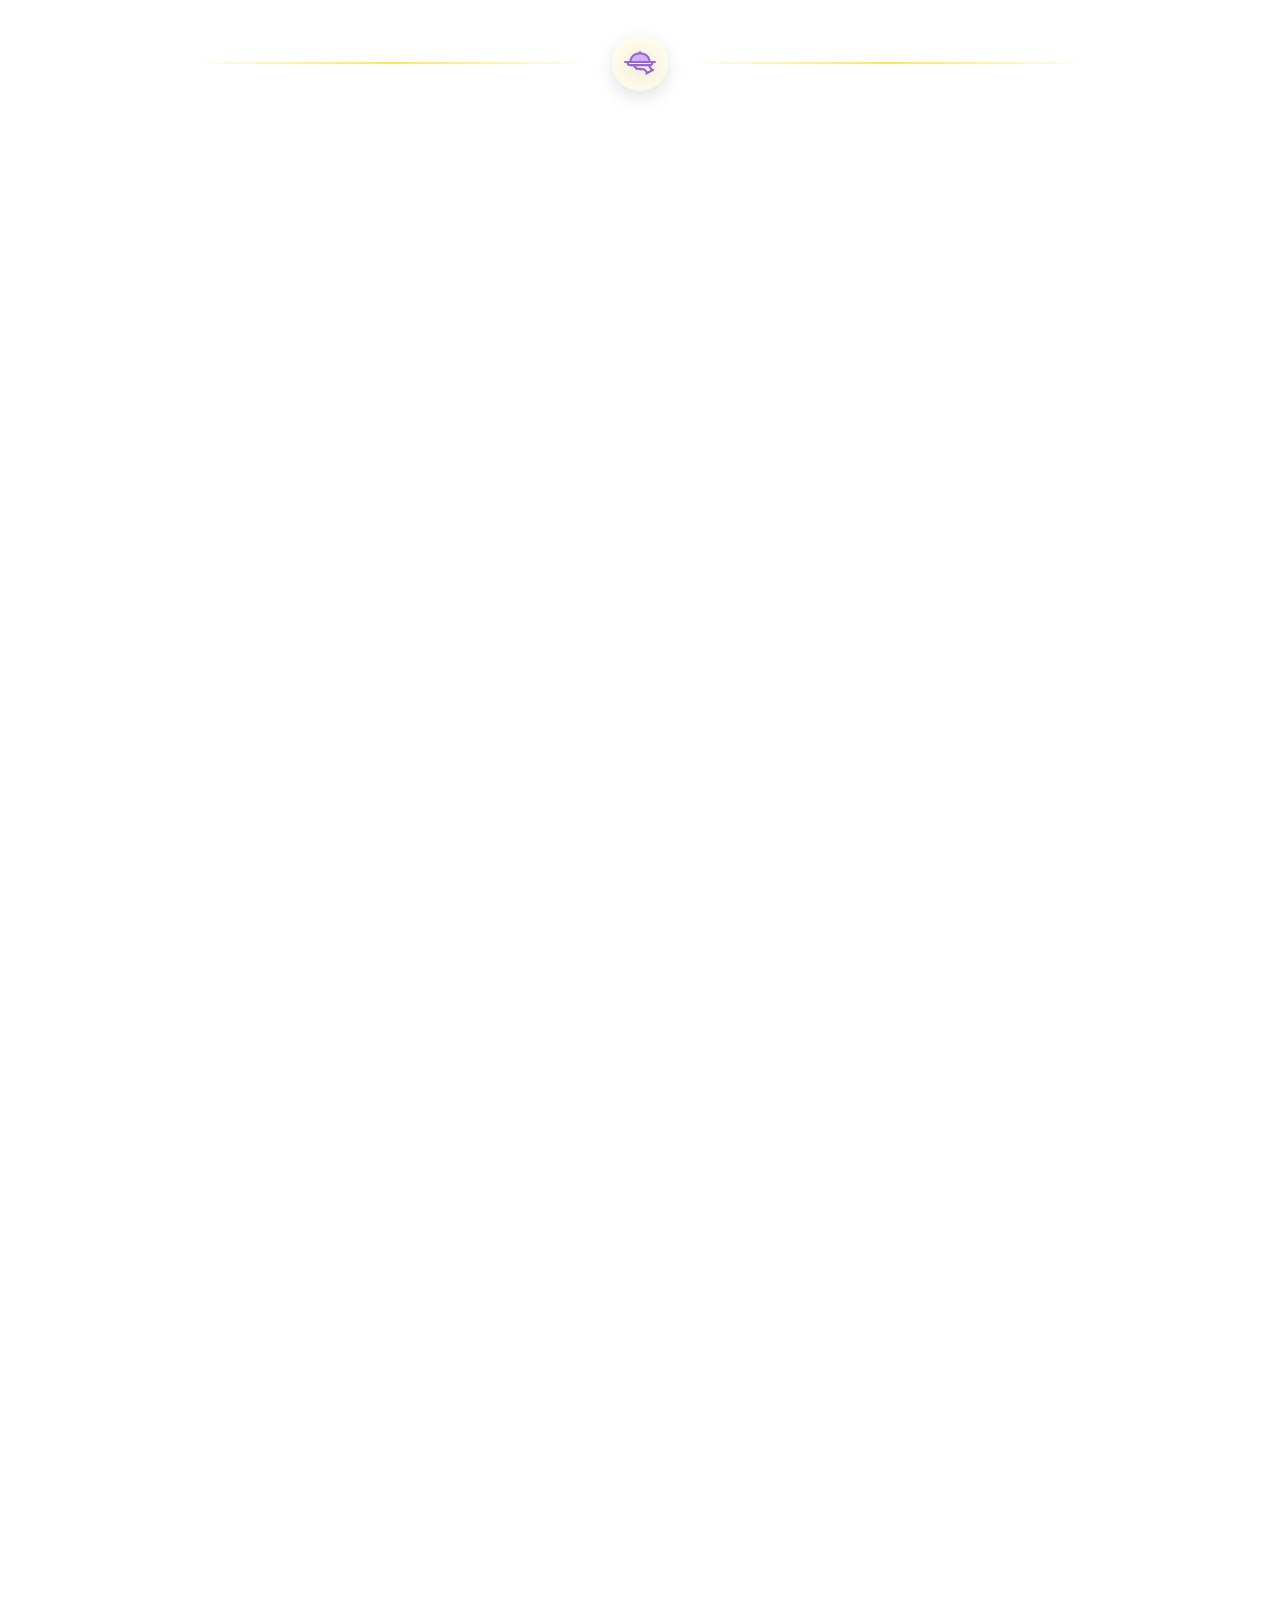
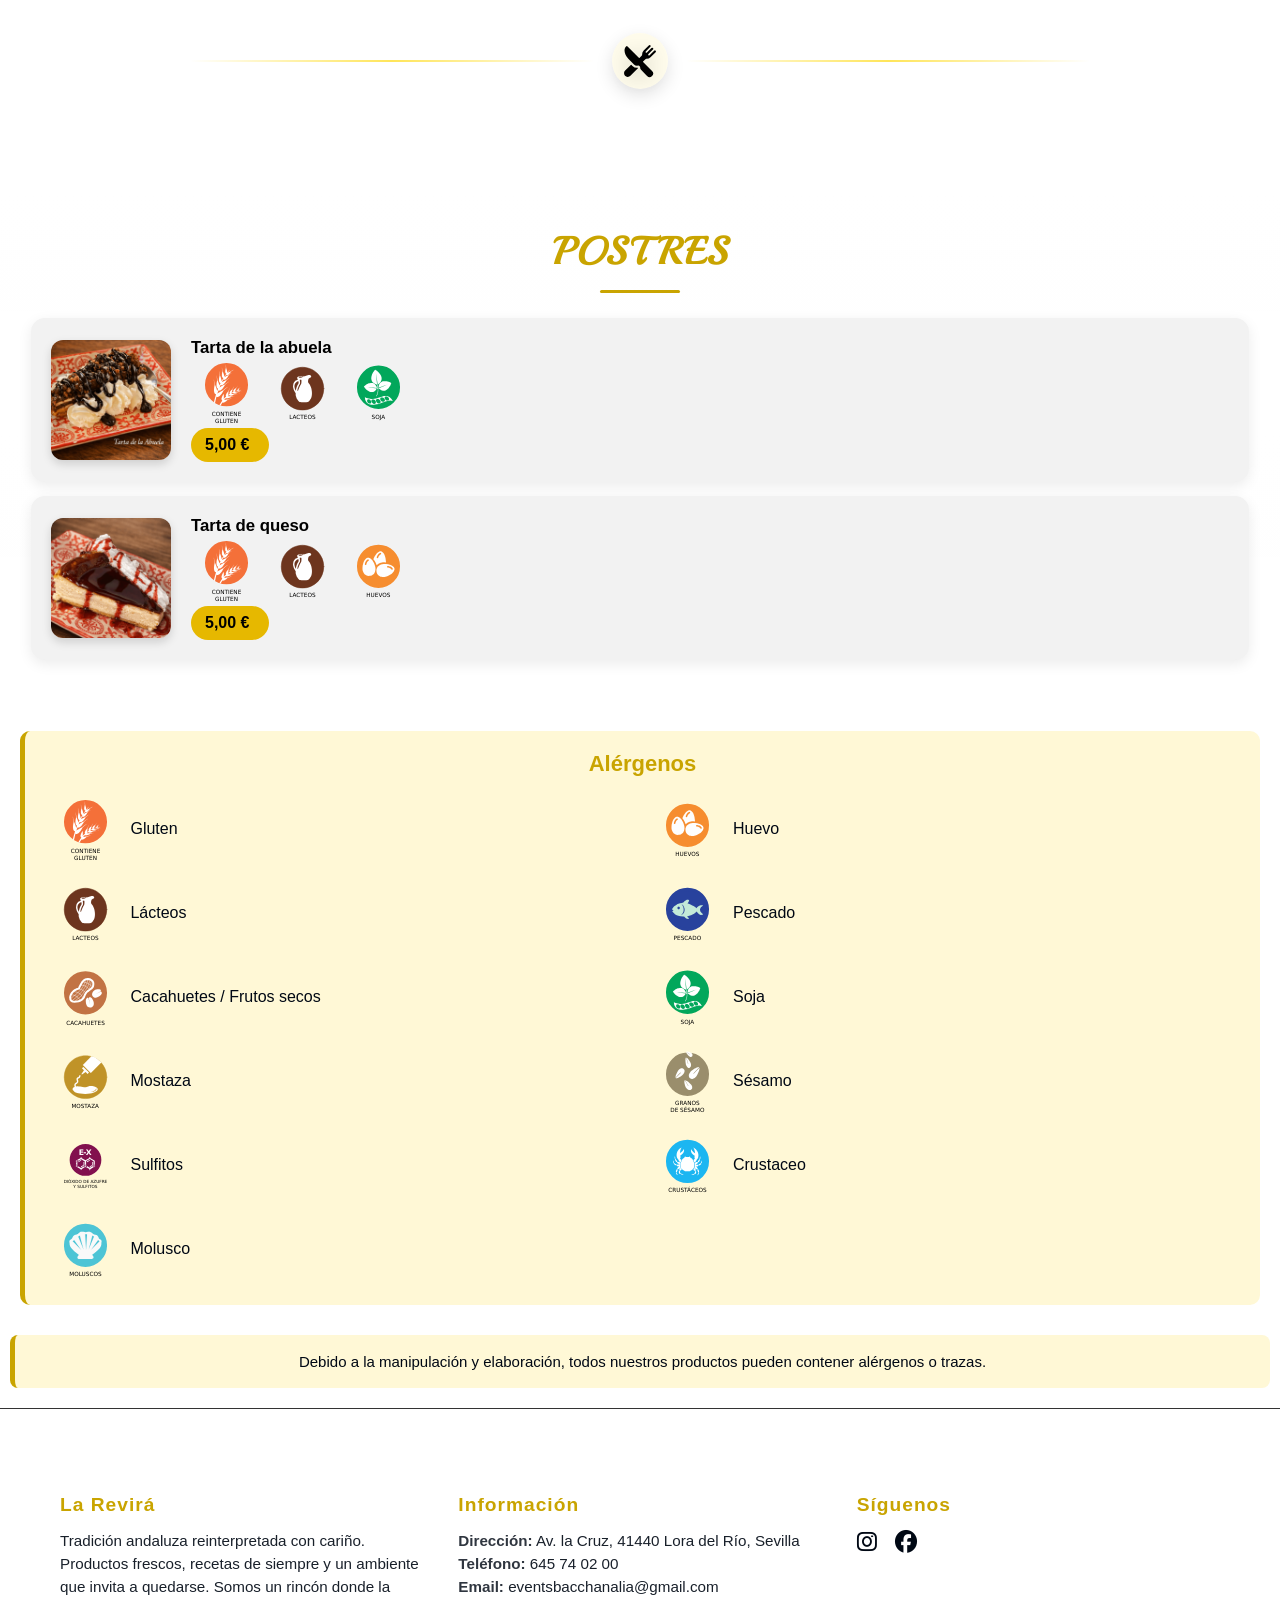
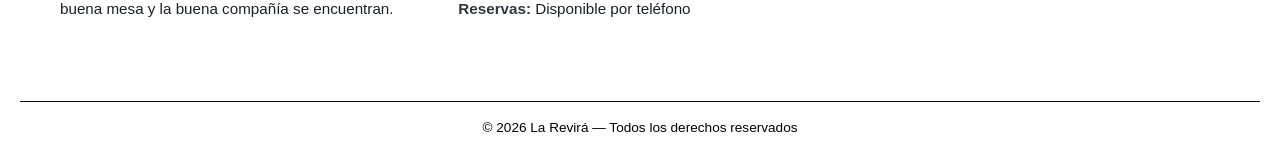
==== commit 1cd67327: "optimizando" ====
--- a/carta.html
+++ b/carta.html
@@ -415,28 +415,41 @@
     </div>
 
 <!-- LIGHTBOX -->
-<div class="lightbox-content">
-
-  <!-- Media wrapper (CLAVE) -->
-  <div class="lightbox-media-wrapper">
-
-  <img id="lightboxImg" class="lightbox-media" style="display:none;">
-  <video id="lightboxVideo" class="lightbox-media" style="display:none;" controls></video>
-
-  <button id="lightboxShare" class="lightbox-share"></button>
-
-  <div id="lightboxCounter"></div>
-
+<div id="lightbox" class="lightbox">
+
+    <div class="lightbox-content">
+
+        <!-- TOP BAR -->
+        <div class="lightbox-top">
+            <div id="lightboxTitle" class="lightbox-title"></div>
+
+            <button class="lightbox-close" id="lightboxClose">&times;</button>
+        </div>
+
+        <!-- MEDIA WRAPPER -->
+        <div class="lightbox-media-wrapper">
+
+            <img id="lightboxImg" class="lightbox-media" style="display:none;">
+            <video id="lightboxVideo" class="lightbox-media" style="display:none;" controls></video>
+
+            <!-- SHARE BUTTON (correct position) -->
+            <button id="lightboxShare" class="lightbox-share">
+                <span class="material-symbols-outlined">share</span>
+            </button>
+
+            <div id="lightboxCounter"></div>
+        </div>
+
+        <!-- NAV -->
+        <span class="lightbox-prev" id="lightboxPrev">&#10094;</span>
+        <span class="lightbox-next" id="lightboxNext">&#10095;</span>
+
+        <!-- THUMBS -->
+        <div id="lightboxThumbs"></div>
+
+    </div>
 </div>
 
-  <!-- Thumbs al lado derecho -->
-  <div id="lightboxThumbs"></div>
-
-  <!-- Nav -->
-  <span class="lightbox-prev" id="lightboxPrev">&#10094;</span>
-  <span class="lightbox-next" id="lightboxNext">&#10095;</span>
-
-</div>
 
 
 
--- a/styles.css
+++ b/styles.css
@@ -820,10 +820,7 @@
 }
 
 /* ============================================================
-   LIGHTBOX PREMIUM
-============================================================ */
-/* ============================================================
-   LIGHTBOX PREMIUM (CLEAN VERSION)
+   LIGHTBOX PREMIUM (CORREGIDO)
 ============================================================ */
 
 .lightbox {
@@ -837,30 +834,41 @@
   z-index: 9999;
 }
 
+/* Ocultar botón ir arriba */
+body.lightbox-open #btnTop {
+  display: none !important;
+  pointer-events: none !important;
+}
+
 .lightbox-content {
   position: relative;
   width: 92%;
-  height: 92%;
+  max-height: 92vh; /* CLAVE REAL */
   display: flex;
   align-items: center;
   justify-content: center;
-  gap: 20px; /* espacio entre imagen y thumbs */
-}
+  gap: 20px;
+}
+
 .lightbox-media-wrapper {
   position: relative;
+  max-width: 65vw;
+  max-height: 85vh; /* CLAVE REAL */
   display: flex;
   align-items: center;
   justify-content: center;
-  max-width: 80%;
-  max-height: 100%;
-}
-/* MEDIA */
+}
+
 .lightbox-media {
+  width: auto;
+  height: auto;
   max-width: 100%;
-  max-height: 100%;
+  max-height: 85vh; /* CLAVE REAL */
+  object-fit: contain;
   border-radius: 16px;
   box-shadow: 0 15px 50px rgba(0,0,0,0.6);
 }
+
 
 /* TOP BAR */
 .lightbox-top {
@@ -876,19 +884,22 @@
 
 .lightbox-title {
   color: white;
-  font-size: 1.1rem;
-  font-weight: 700;
-  text-shadow: 0 2px 8px rgba(0,0,0,.5);
-}
-
-/* SHARE */
+  font-size: 1.2rem;
+  font-weight: 600;
+  padding: 6px 14px;
+  border-radius: 8px;
+  background: rgba(0,0,0,.35);
+  backdrop-filter: blur(6px);
+}
+
+/* SHARE BUTTON (correct position) */
 #lightboxShare {
   position: absolute;
-  bottom: 12px;
+  top: 12px;
   right: 12px;
 
-  width: 42px;
-  height: 42px;
+  width: 46px;
+  height: 46px;
   border-radius: 50%;
   border: none;
 
@@ -903,28 +914,28 @@
   backdrop-filter: blur(6px);
   transition: .2s;
 
-  z-index: 5;
+  z-index: 10001;
 }
 
 #lightboxShare:hover {
   background: rgba(0,0,0,.7);
 }
 
-/* CLOSE */
+/* CLOSE BUTTON (bigger) */
 .lightbox-close {
-  margin-left: 10px;
-  width: 42px;
-  height: 42px;
+  width: 48px;
+  height: 48px;
   border-radius: 50%;
   border: none;
   background: rgba(0,0,0,.45);
   color: white;
-  font-size: 1.6rem;
+  font-size: 2rem;
   cursor: pointer;
   display: flex;
   align-items: center;
   justify-content: center;
   transition: .2s;
+  z-index: 10001;
 }
 
 .lightbox-close:hover {
@@ -960,34 +971,29 @@
   bottom: 12px;
   left: 50%;
   transform: translateX(-50%);
-
   color: white;
   font-size: 13px;
-
   padding: 6px 12px;
   border-radius: 999px;
-
   background: rgba(0,0,0,.35);
   backdrop-filter: blur(6px);
-
   z-index: 5;
 }
 
 /* THUMBS */
 #lightboxThumbs {
-  position: relative;
-  right: auto;
-  top: auto;
-  transform: none;
-
   display: flex;
   flex-direction: column;
   gap: 10px;
-
   max-height: 100%;
   overflow-y: auto;
-  padding-right: 5px;
-}
+  scrollbar-width: none; /* Firefox */
+}
+
+#lightboxThumbs::-webkit-scrollbar {
+  display: none; /* Chrome, Safari */
+}
+
 .lightbox-thumb {
   width: 70px;
   height: 70px;
@@ -1027,6 +1033,7 @@
     max-width: 100%;
   }
 }
+
 
 /* ============================================================
    SIN BOTONES EN CARRUSEL DE PLATOS
@@ -1495,6 +1502,7 @@
 box-shadow:
     0 40px 80px rgba(0,0,0,.45),
     0 15px 40px rgba(0,0,0,.25);
+      scrollbar-width: none;
 }
 
 /* Modal abierto */
@@ -1803,6 +1811,7 @@
    SCROLL MÁS LIMPIO
 ============================================ */
 .plato-modal-panel::-webkit-scrollbar {
+    display: none;
   width: 6px;
 }
 
@@ -1824,7 +1833,9 @@
     width: 100%;
     max-width: none;
 
-    height: 92%;
+    height: auto; /* CLAVE: ya no 92% fijo */
+    max-height: 90vh; /* CLAVE: límite real */
+    overflow-y: auto; /* scroll limpio */
 
     left: 0;
     right: 0;
@@ -1866,6 +1877,7 @@
     background: rgba(0, 0, 0, .15);
   }
 }
+
 
 /* ============================================
    REDUCIR ANIMACIONES SI EL USUARIO LO PREFIERE
@@ -1887,12 +1899,14 @@
 
   /* Imagen más pequeña en móvil */
   .modal-img {
+    height: 220px !important;
+    object-fit: cover;
+  }
+
+  .modal-img.portrait {
     height: 260px !important;
-  }
-
-  .modal-img.portrait {
-    height: 300px !important;
     padding: 8px;
+    object-fit: contain;
   }
 
   /* Contenido más compacto */
@@ -1903,10 +1917,15 @@
   #modal-desc {
     font-size: .9rem;
     line-height: 1.5;
+    margin-bottom: 12px;
+  }
+   .modal-alergenos {
+    margin-bottom: 12px;
   }
 
   .modal-precios {
     margin-top: 18px;
+    margin-bottom: 20px;
   }
 }
 
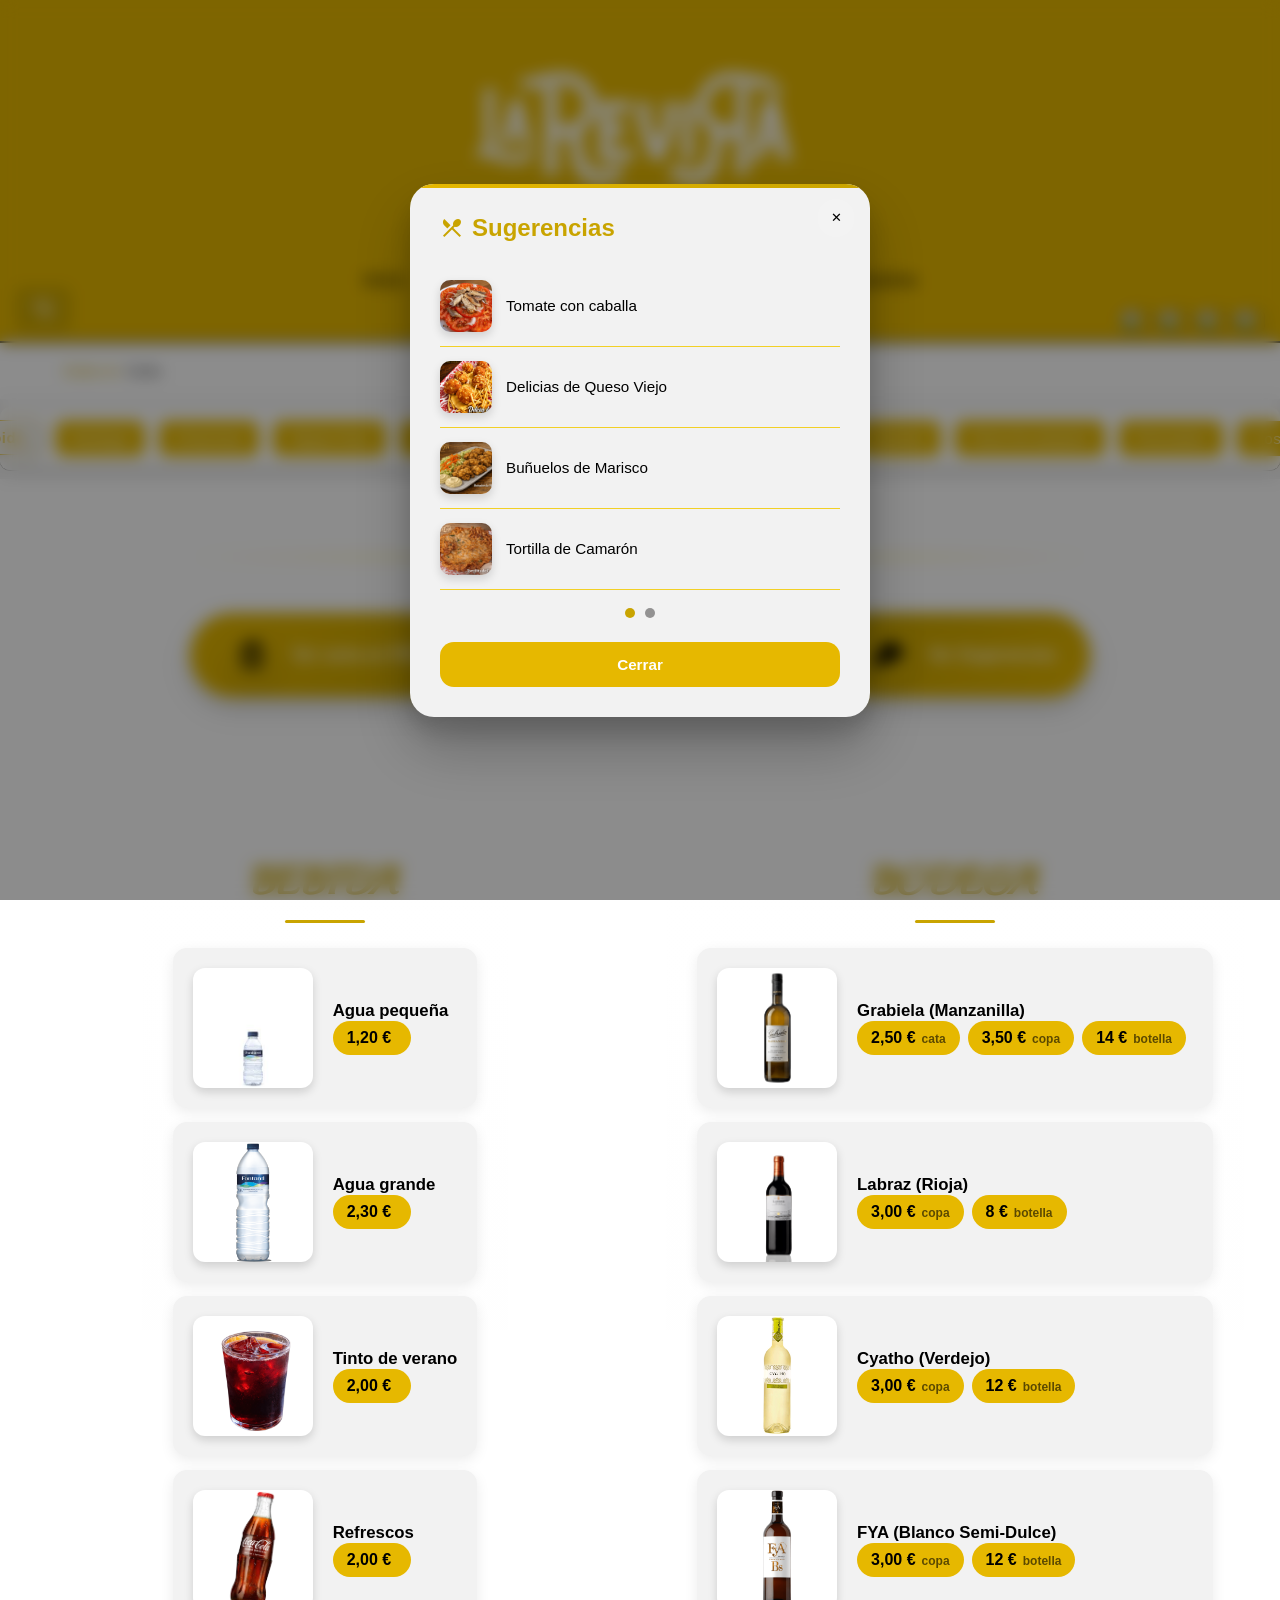
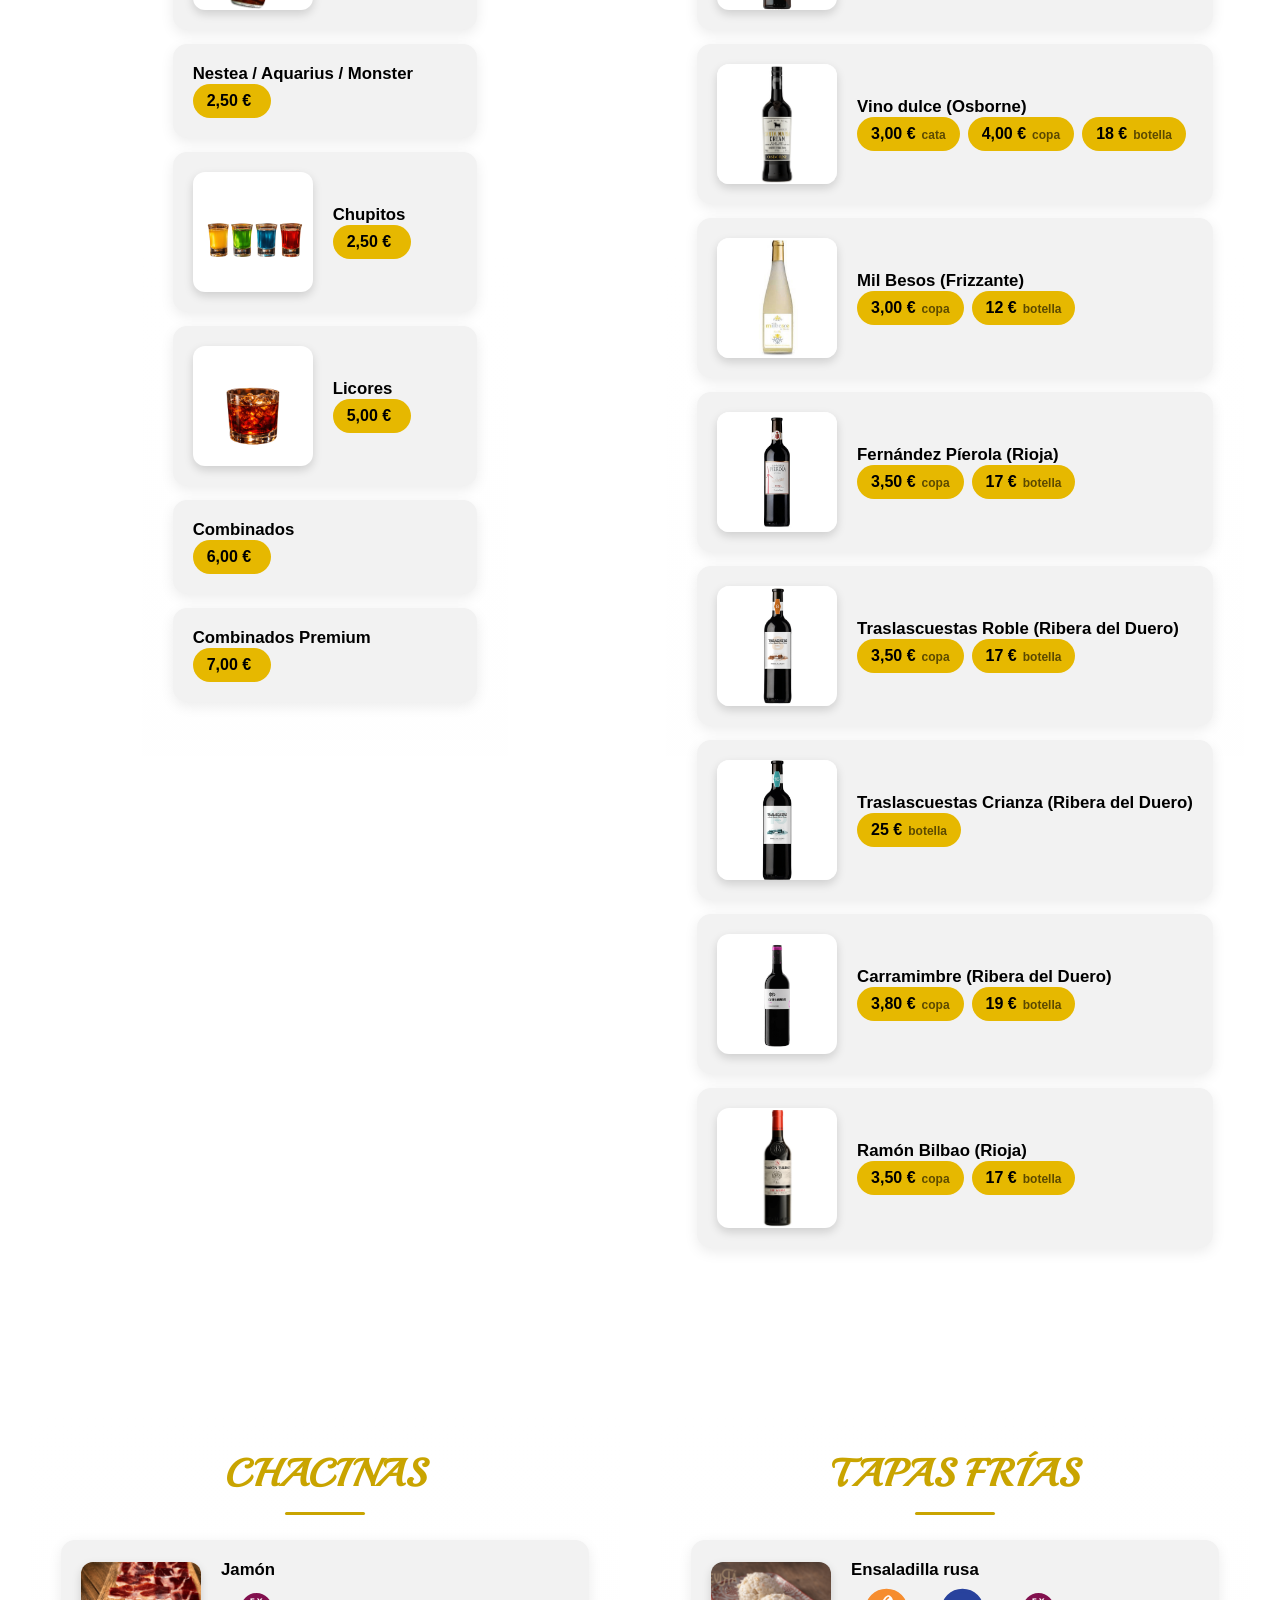
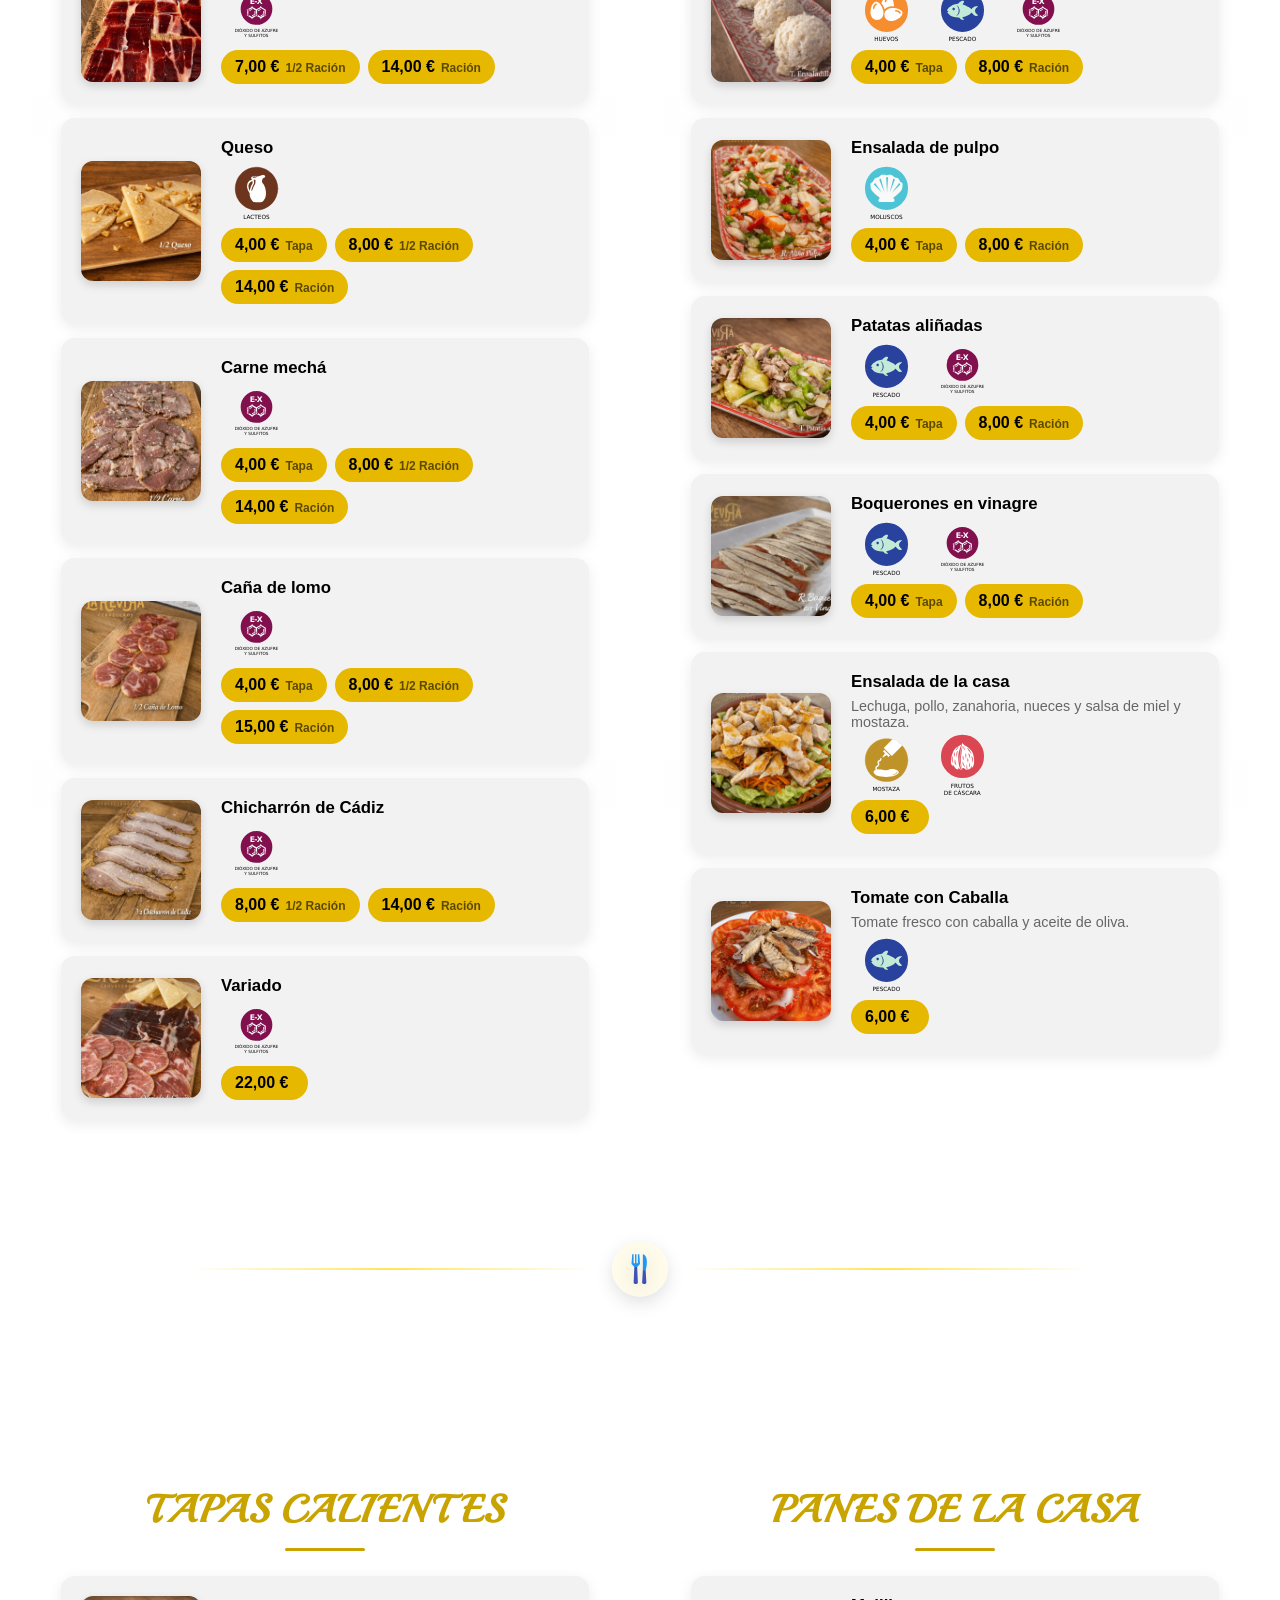
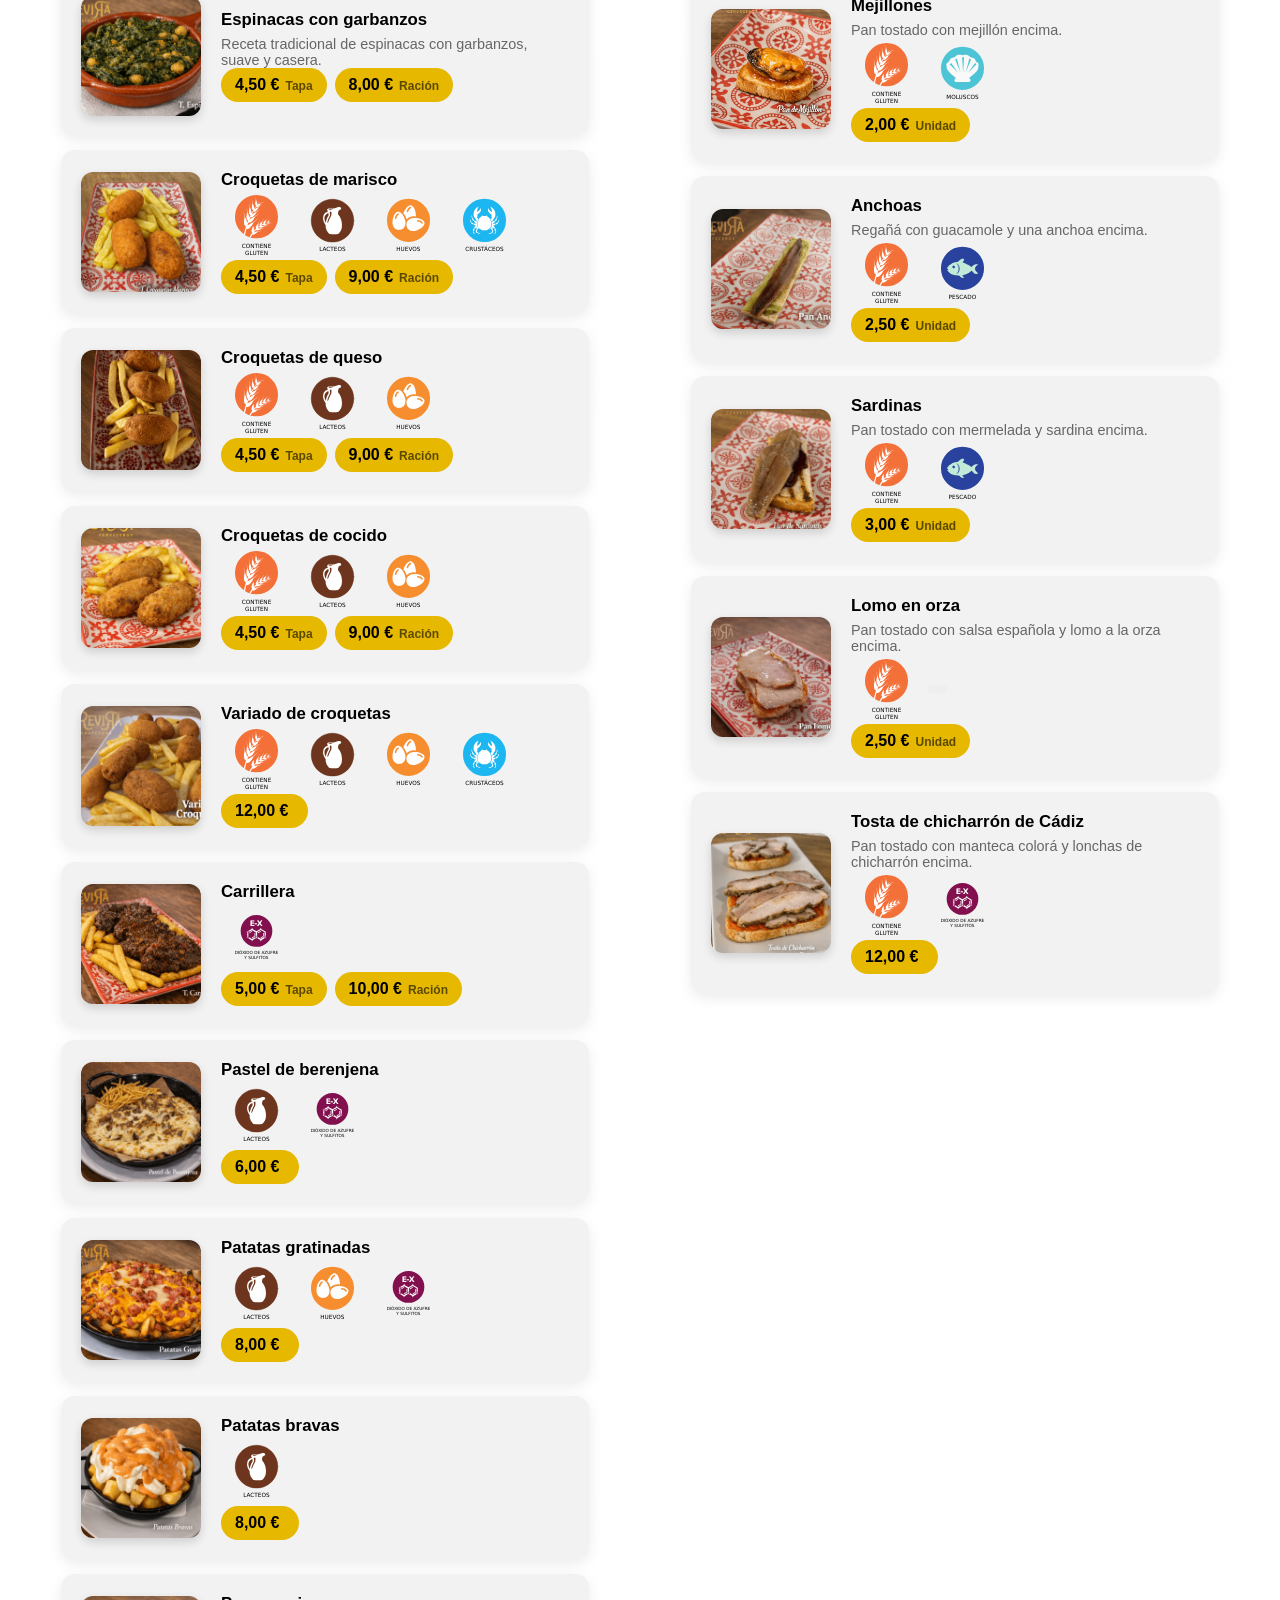
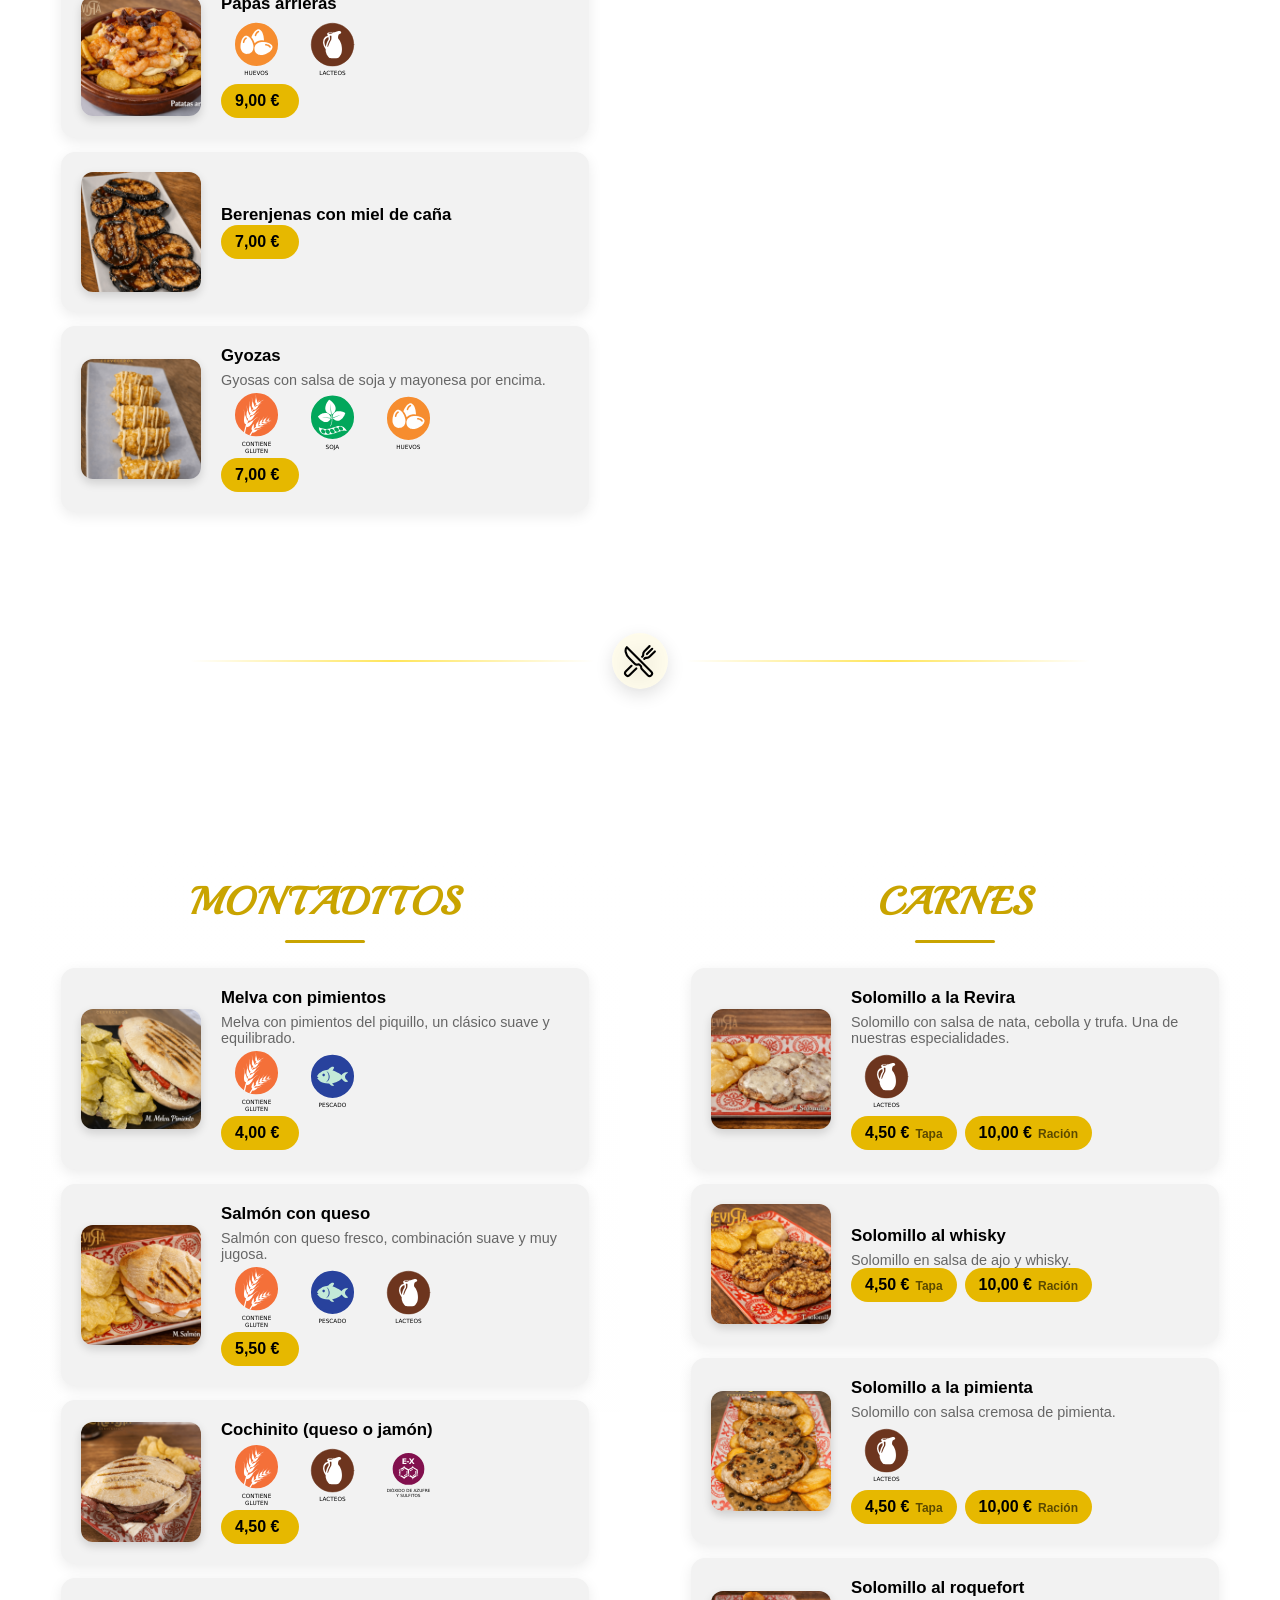
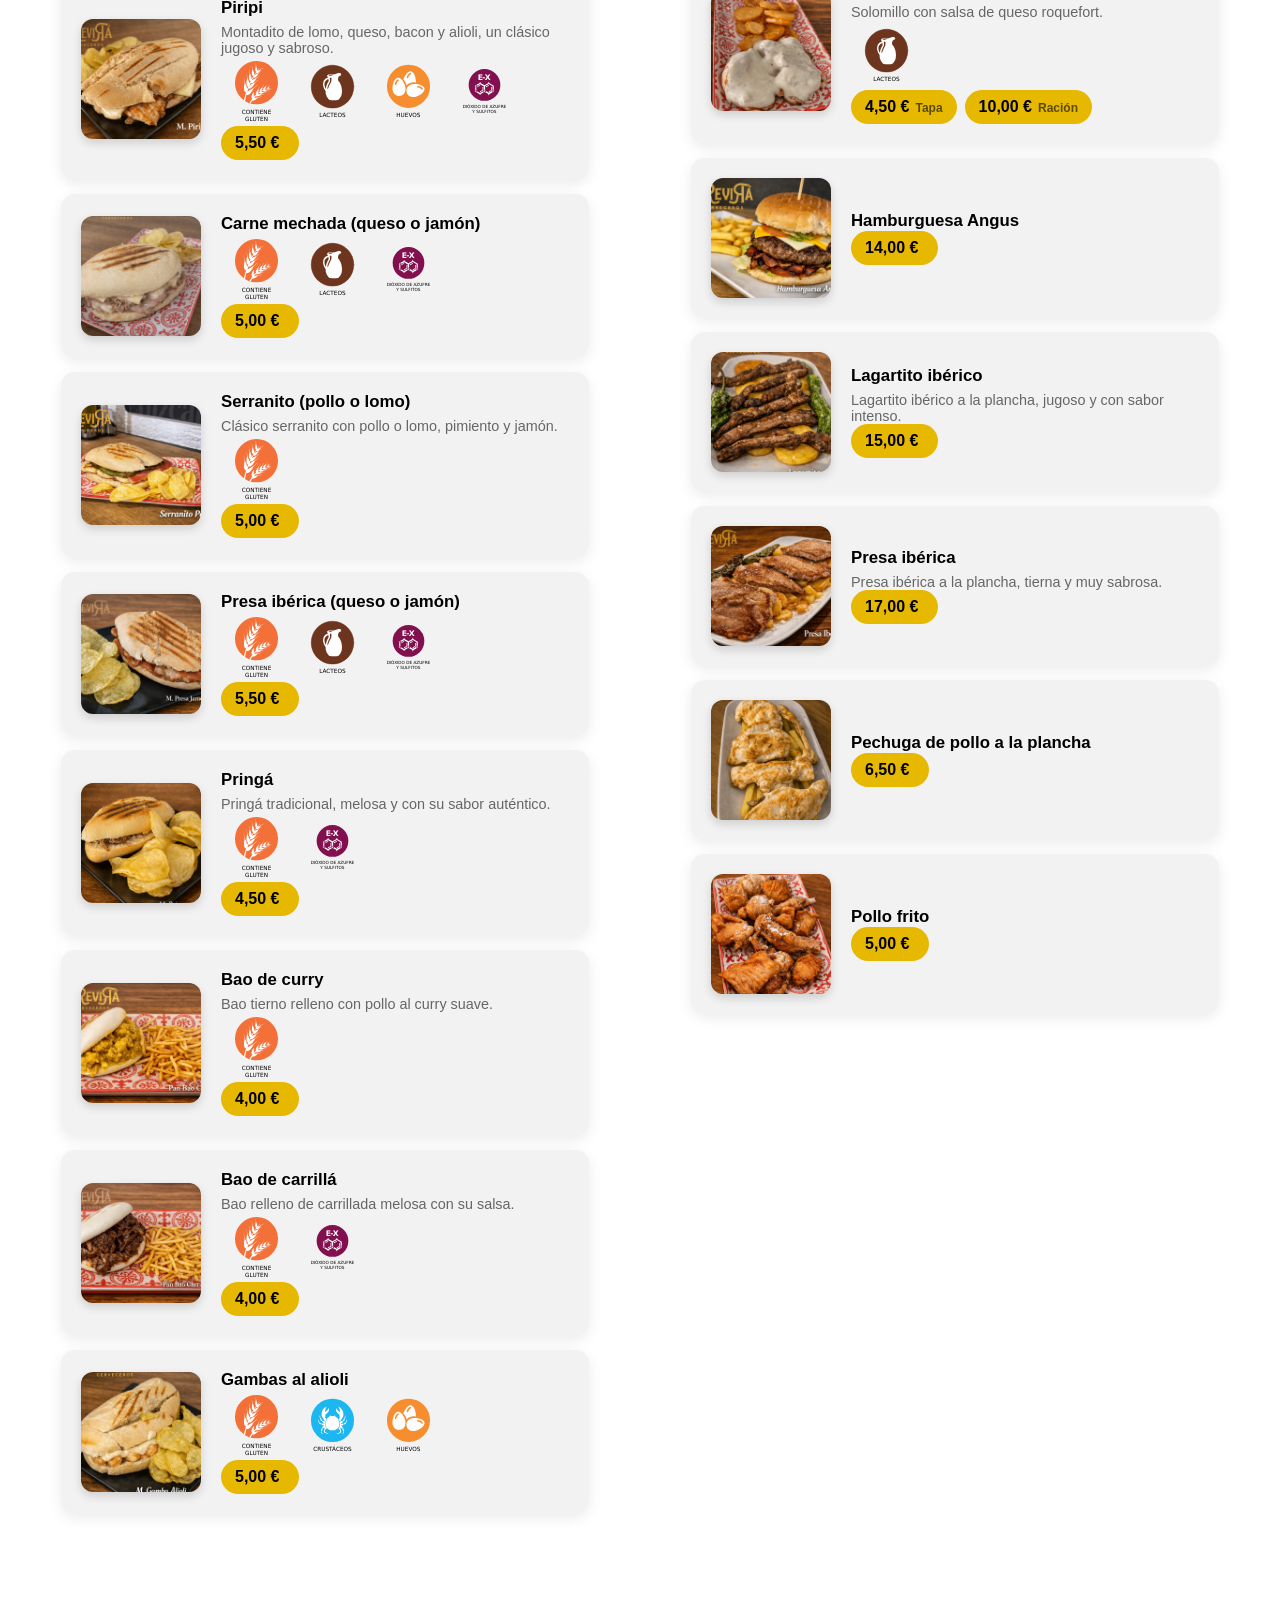
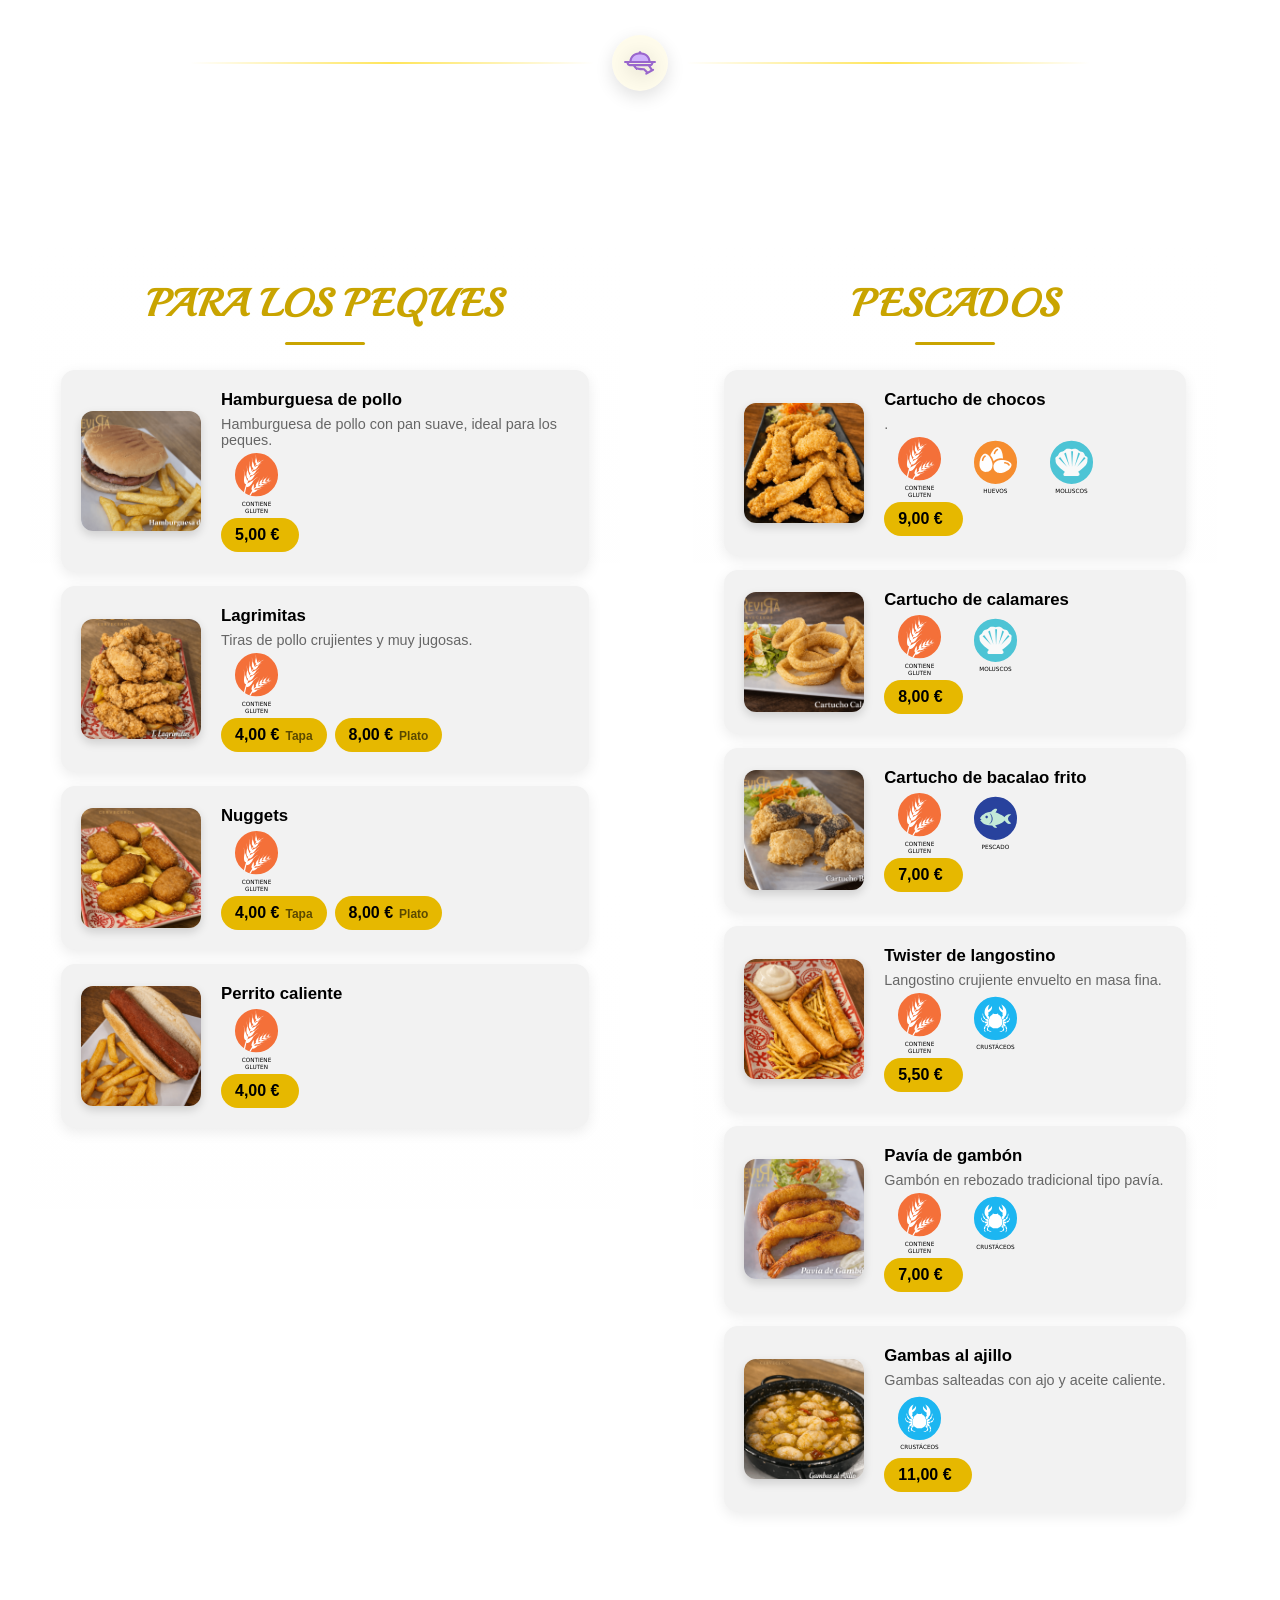
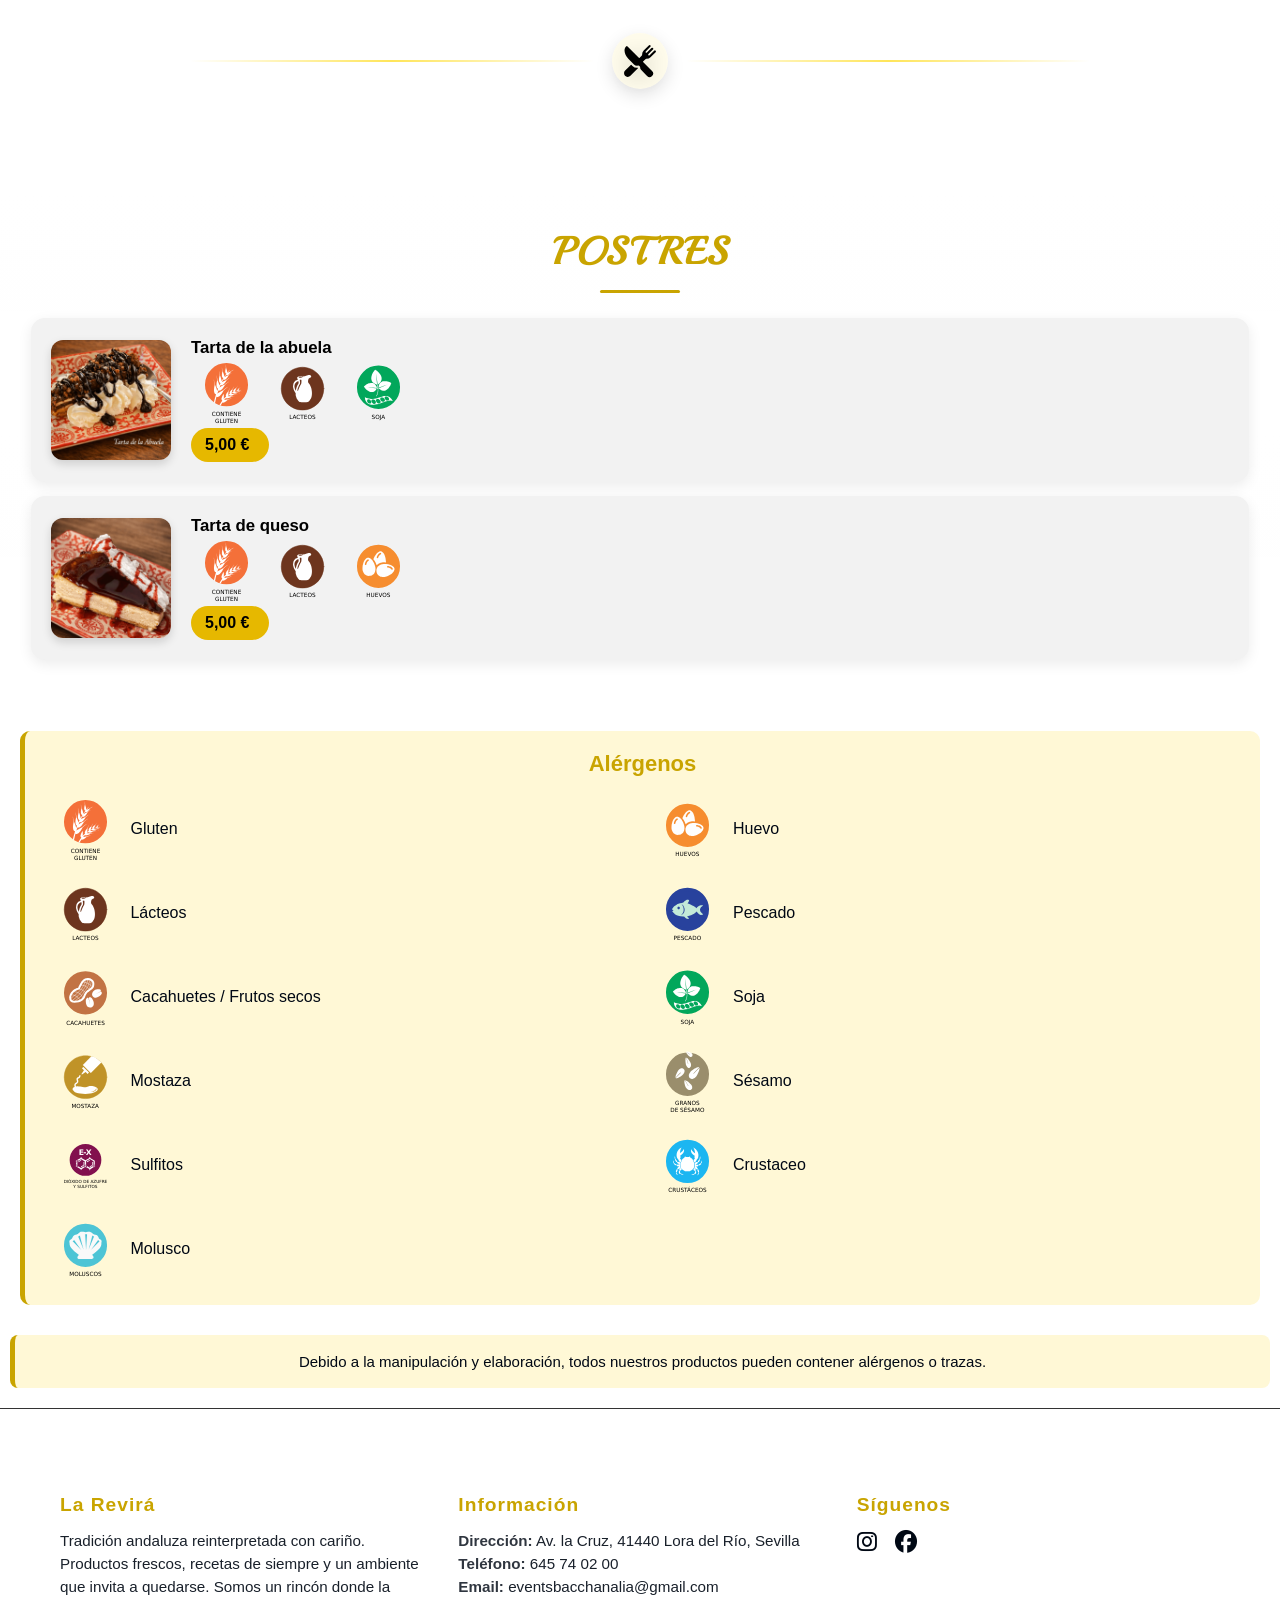
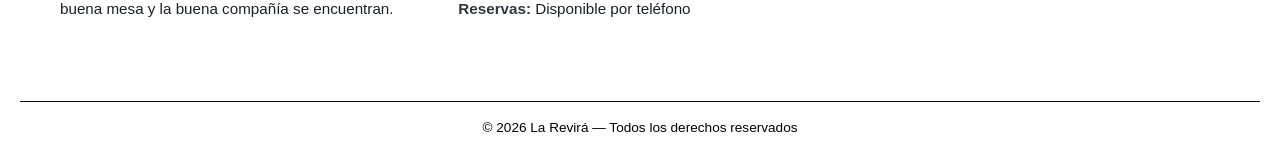
==== commit e015932d: "optimizando" ====
--- a/carta.html
+++ b/carta.html
@@ -118,23 +118,34 @@
          -->
     </div>
 
-    <div class="pdf-section">
-
-        <div class="pdf-divider">
-            <span class="pdf-icon">
-                <img src="img/svg/bandeja.svg" alt="">
-            </span>
-        </div>
-
-        <a href="pdf/Carta La Revirá Cerveceros.pdf" class="btn-download" target="_blank">
+<div class="pdf-section">
+
+    <div class="pdf-divider">
+        <span class="pdf-icon">
+            <img src="img/svg/bandeja.svg" alt="">
+        </span>
+    </div>
+
+    <div class="pdf-actions">
+        <a href="pdf/Carta La Revirá Cerveceros.pdf"
+           class="btn-download"
+           target="_blank">
             <span class="pdf-icon">
                 <img src="img/svg/pdf.svg" alt="">
             </span>
             <span data-i18n="btn_ver_pdf">Ver carta en PDF</span>
         </a>
 
-
-    </div>
+        <button id="btnSuggestions" class="btn-suggestions">
+            <span class="pdf-icon">
+                <img src="img/svg/bandeja.svg" alt="">
+            </span>
+            <span data-i18n="ver_sugerencias">Ver sugerencias</span>
+        </button>
+    </div>
+
+</div>
+
 
 
 
--- a/styles.css
+++ b/styles.css
@@ -1002,6 +1002,18 @@
   cursor: pointer;
   opacity: 0.6;
   transition: .2s;
+    flex-shrink: 0; /* CLAVE */
+}
+.video-thumb {
+  width: 70px;
+  height: 70px;
+  border-radius: 10px;
+  background: rgba(255,255,255,0.1);
+  display: flex;
+  align-items: center;
+  justify-content: center;
+  color: white;
+  font-size: 32px;
 }
 
 .lightbox-thumb:hover {
@@ -1033,6 +1045,33 @@
     max-width: 100%;
   }
 }
+@media (max-width: 768px) {
+
+  /* Compartir abajo izquierda */
+  #lightboxShare {
+    top: auto;
+    bottom: 12px;
+    left: 12px;
+    right: auto;
+  }
+
+  /* X arriba derecha */
+  .lightbox-close {
+    top: 12px;
+    right: 12px;
+    left: auto;
+  }
+
+  /* Título centrado arriba */
+  .lightbox-title {
+    top: 12px;
+    left: 50%;
+    transform: translateX(-50%);
+    right: auto;
+    text-align: center;
+  }
+}
+
 
 
 /* ============================================================
@@ -1554,8 +1593,8 @@
 }
 .modal-img{
     width:100%;
-    height:340px;
-
+    max-height:45vh;
+object-fit: cover;
     display:block;
 
     object-fit:cover;
@@ -1581,7 +1620,7 @@
     object-fit:contain;
     background:white;
     padding:12px;
-    height:420px;
+    max-height:55vh;
 }
 
 .modal-img:hover{
@@ -1834,7 +1873,7 @@
     max-width: none;
 
     height: auto; /* CLAVE: ya no 92% fijo */
-    max-height: 90vh; /* CLAVE: límite real */
+    max-height: 92vh; /* CLAVE: límite real */
     overflow-y: auto; /* scroll limpio */
 
     left: 0;
@@ -1846,6 +1885,7 @@
 
     transform: translateY(100%) scale(.97);
     opacity: .9;
+            padding-bottom: 30px; /* espacio extra para evitar solapamiento */
   }
 
   .plato-modal.show .plato-modal-panel {
@@ -1917,15 +1957,15 @@
   #modal-desc {
     font-size: .9rem;
     line-height: 1.5;
-    margin-bottom: 12px;
+    margin-bottom: 16px;
   }
    .modal-alergenos {
-    margin-bottom: 12px;
+    margin-bottom: 16px;
   }
 
   .modal-precios {
     margin-top: 18px;
-    margin-bottom: 20px;
+    margin-bottom: 26px;
   }
 }
 
@@ -2236,6 +2276,71 @@
     font-size: 15px;
   }
 }
+.pdf-actions {
+  width: 100%;
+  max-width: 900px;
+  display: flex;
+  justify-content: space-between;
+  align-items: center;
+  gap: 20px;
+}
+
+/* Botón sugerencias con mismo estilo base que el PDF */
+.btn-suggestions {
+  display: inline-flex;
+  align-items: center;
+  justify-content: center;
+  gap: 12px;
+
+  padding: 14px 34px;
+  border-radius: 999px;
+
+  background: linear-gradient(
+    135deg,
+    var(--gold),
+    var(--school-bus-yellow)
+  );
+
+  color: var(--ink-black);
+  border: none;
+  cursor: pointer;
+
+  font-size: 16px;
+  font-weight: 800;
+  letter-spacing: .2px;
+
+  box-shadow: 0 10px 25px rgba(0, 0, 0, 0.18);
+  transition:
+    transform .25s ease,
+    box-shadow .25s ease,
+    filter .25s ease;
+}
+
+.btn-suggestions:hover {
+  transform: translateY(-3px) scale(1.02);
+  box-shadow: 0 14px 30px rgba(0, 0, 0, 0.25);
+  filter: brightness(1.08);
+}
+
+.btn-suggestions:active {
+  transform: translateY(-1px) scale(1);
+}
+
+@media (max-width: 768px) {
+  .pdf-actions {
+    flex-direction: column;
+    align-items: center;
+    gap: 18px;
+  }
+
+  .btn-download,
+  .btn-suggestions {
+    width: 100%;
+    max-width: 340px;
+  }
+}
+
+
 /* ============================================================
    NOTA DE ALÉRGENOS
 ============================================================ */
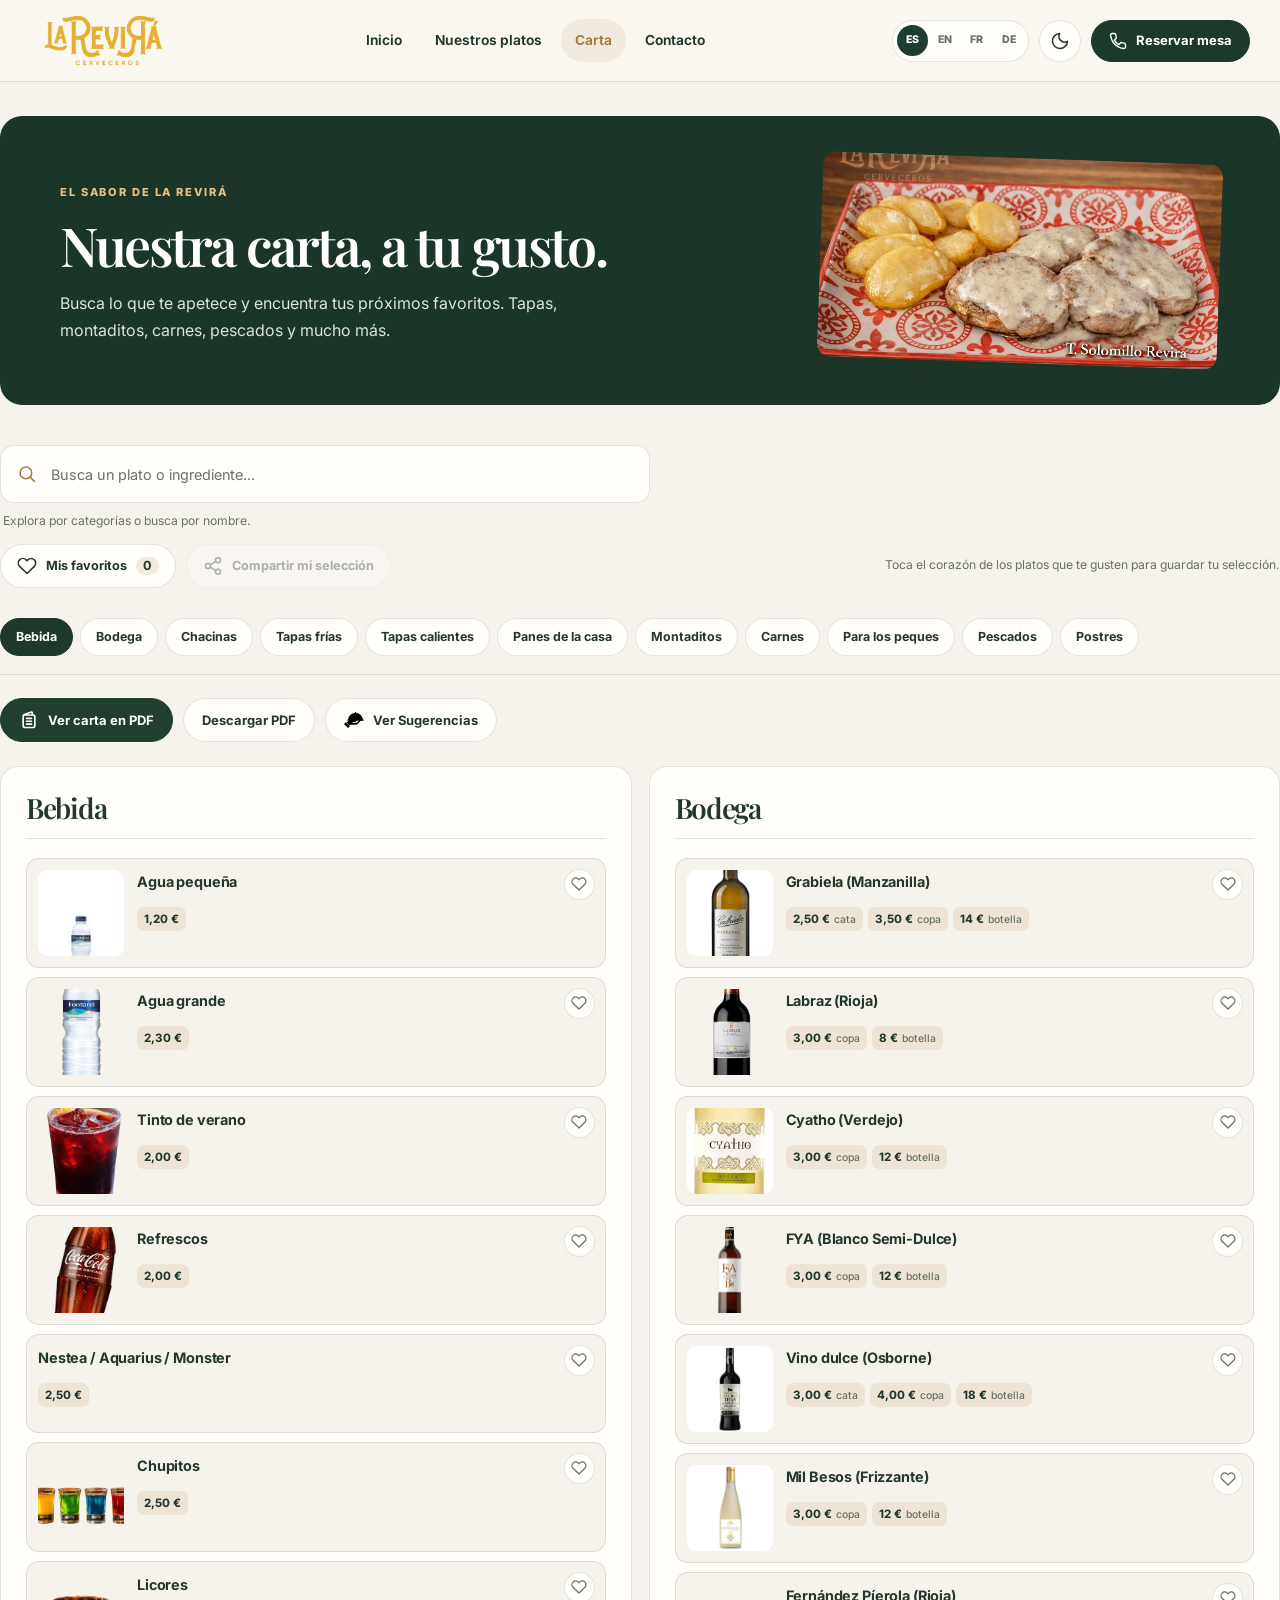
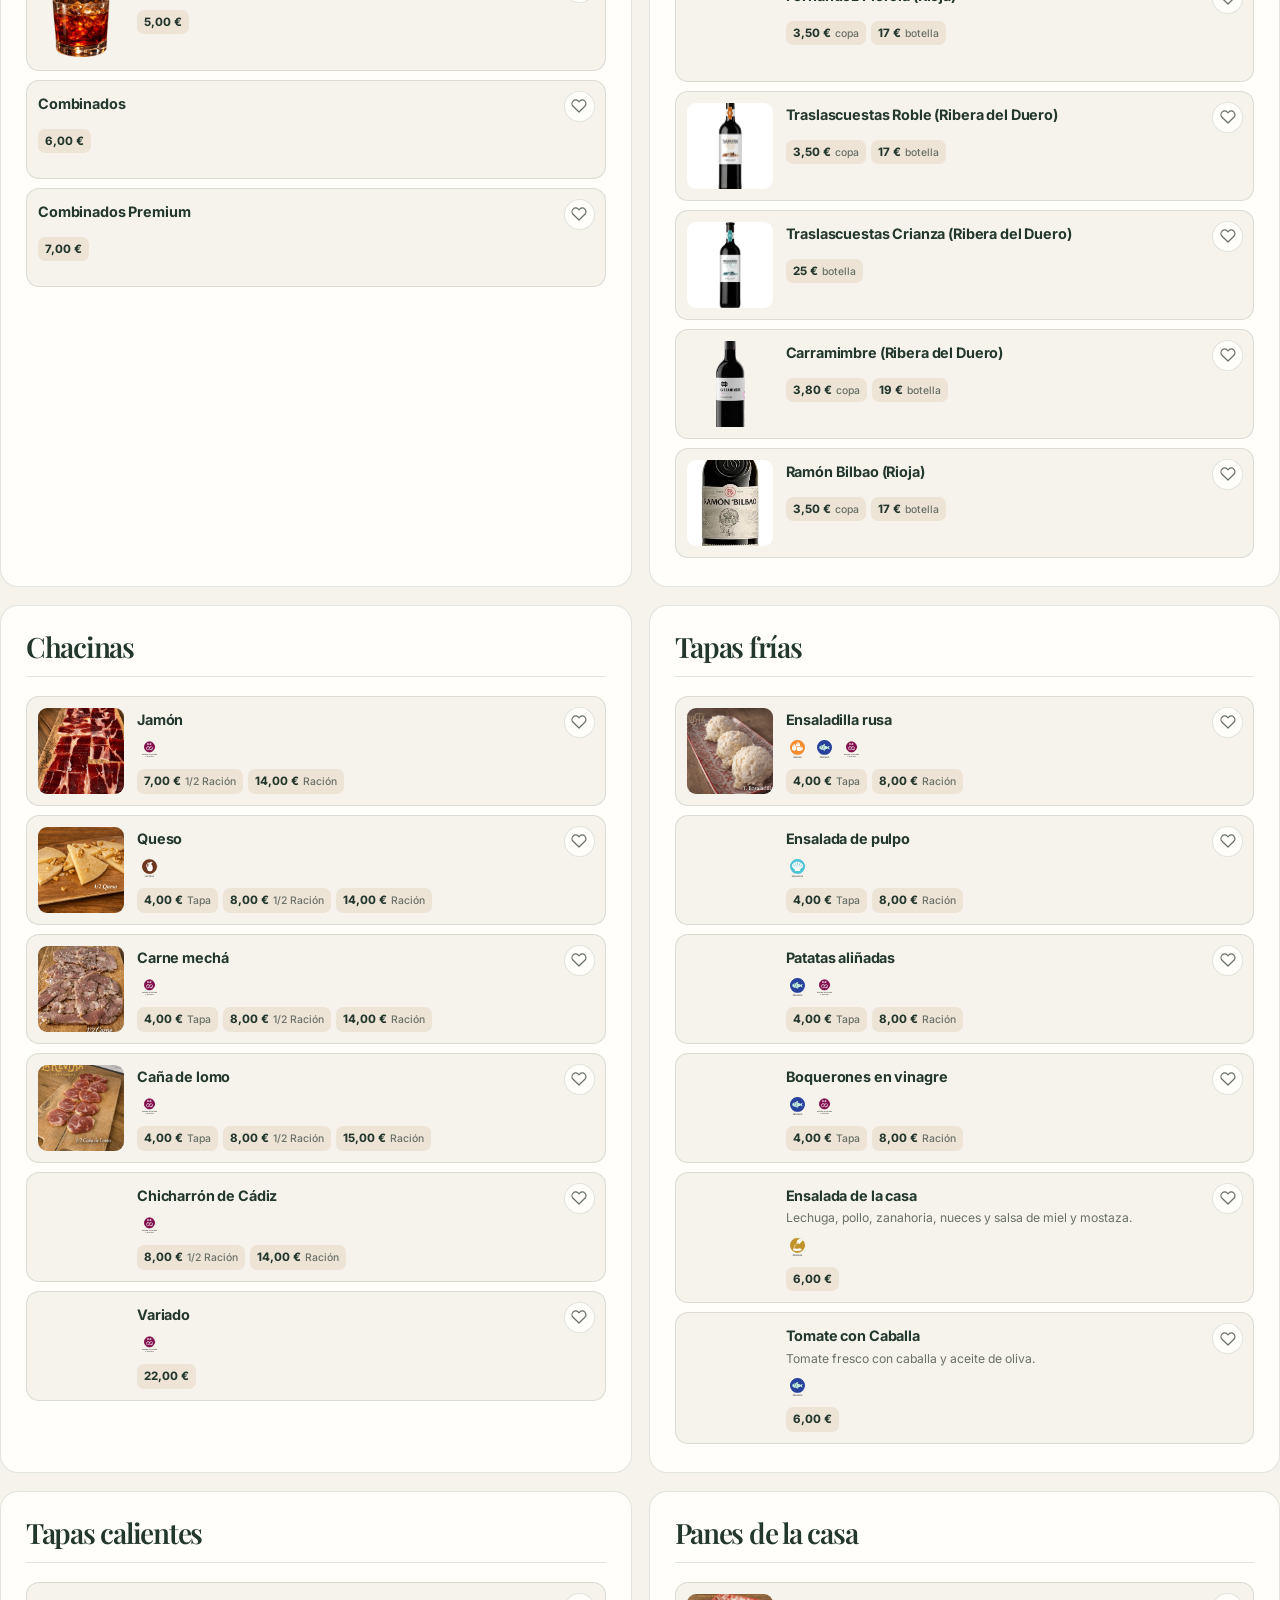
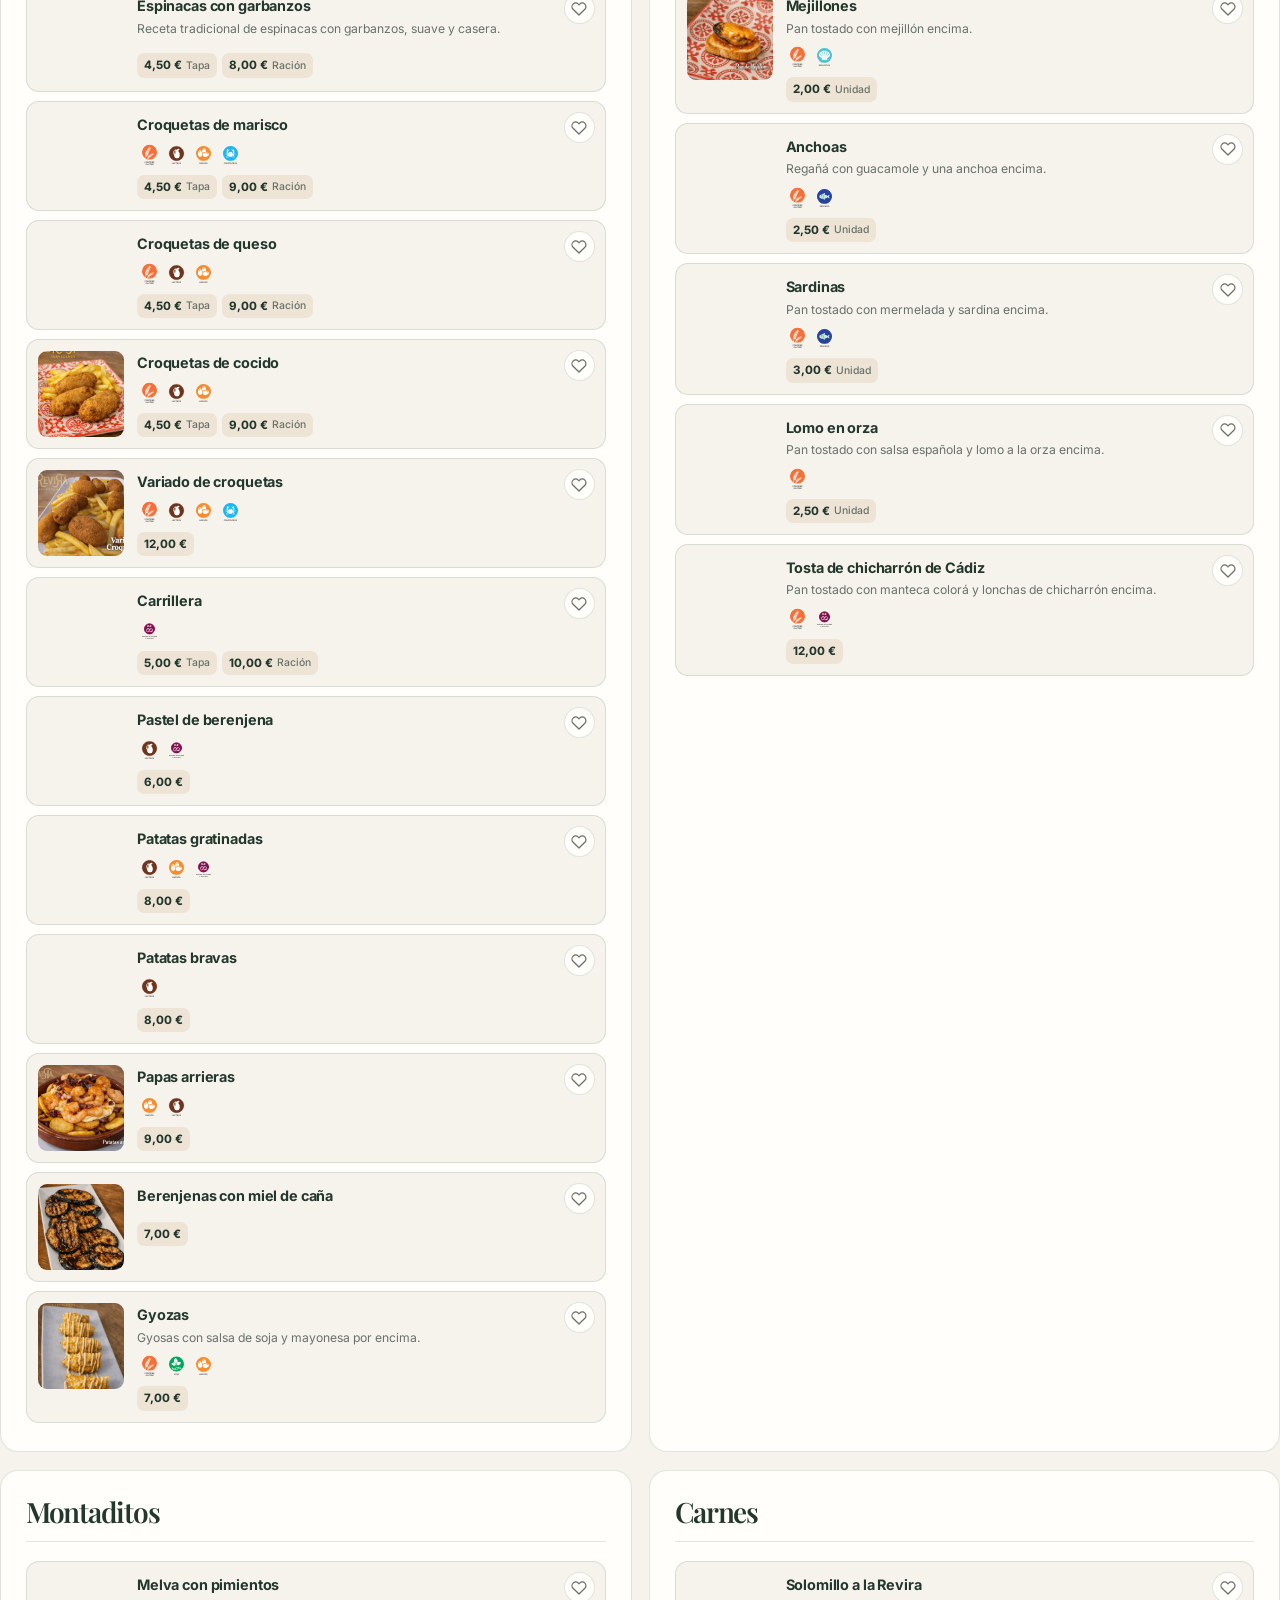
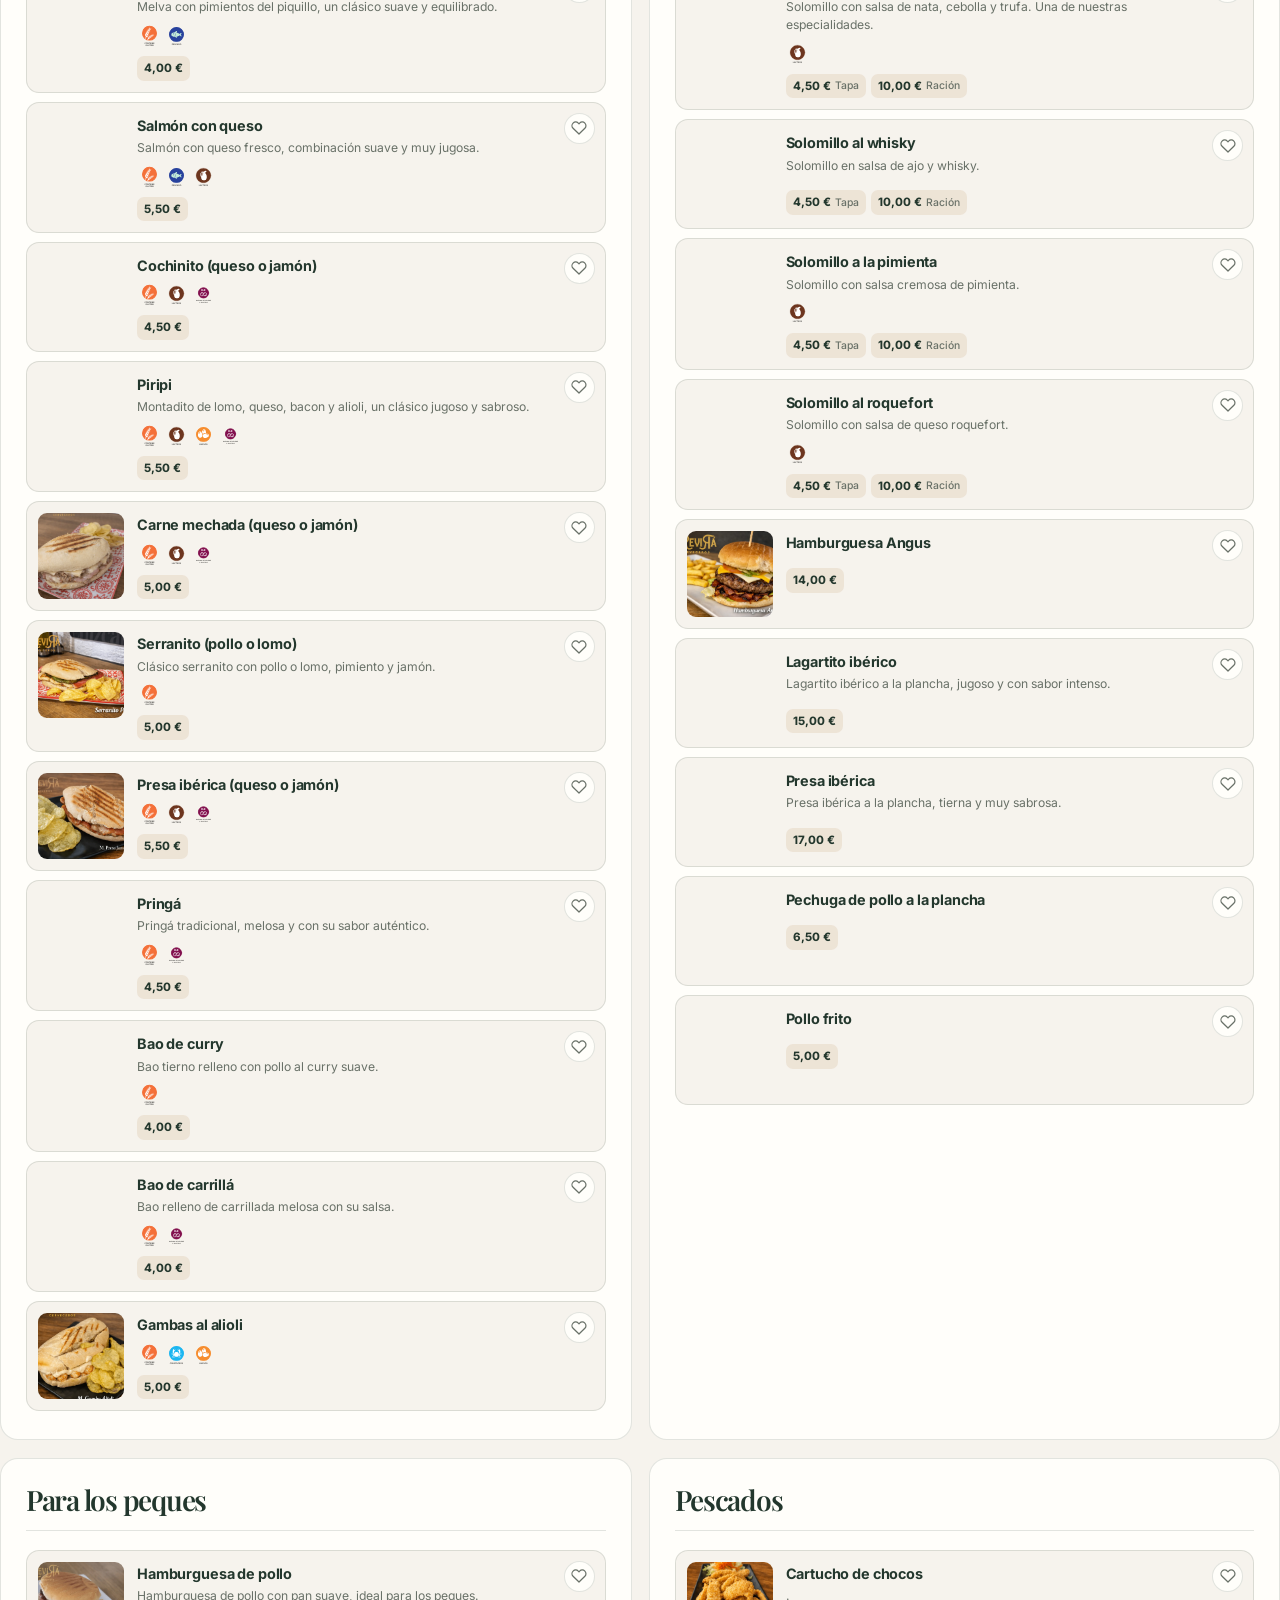
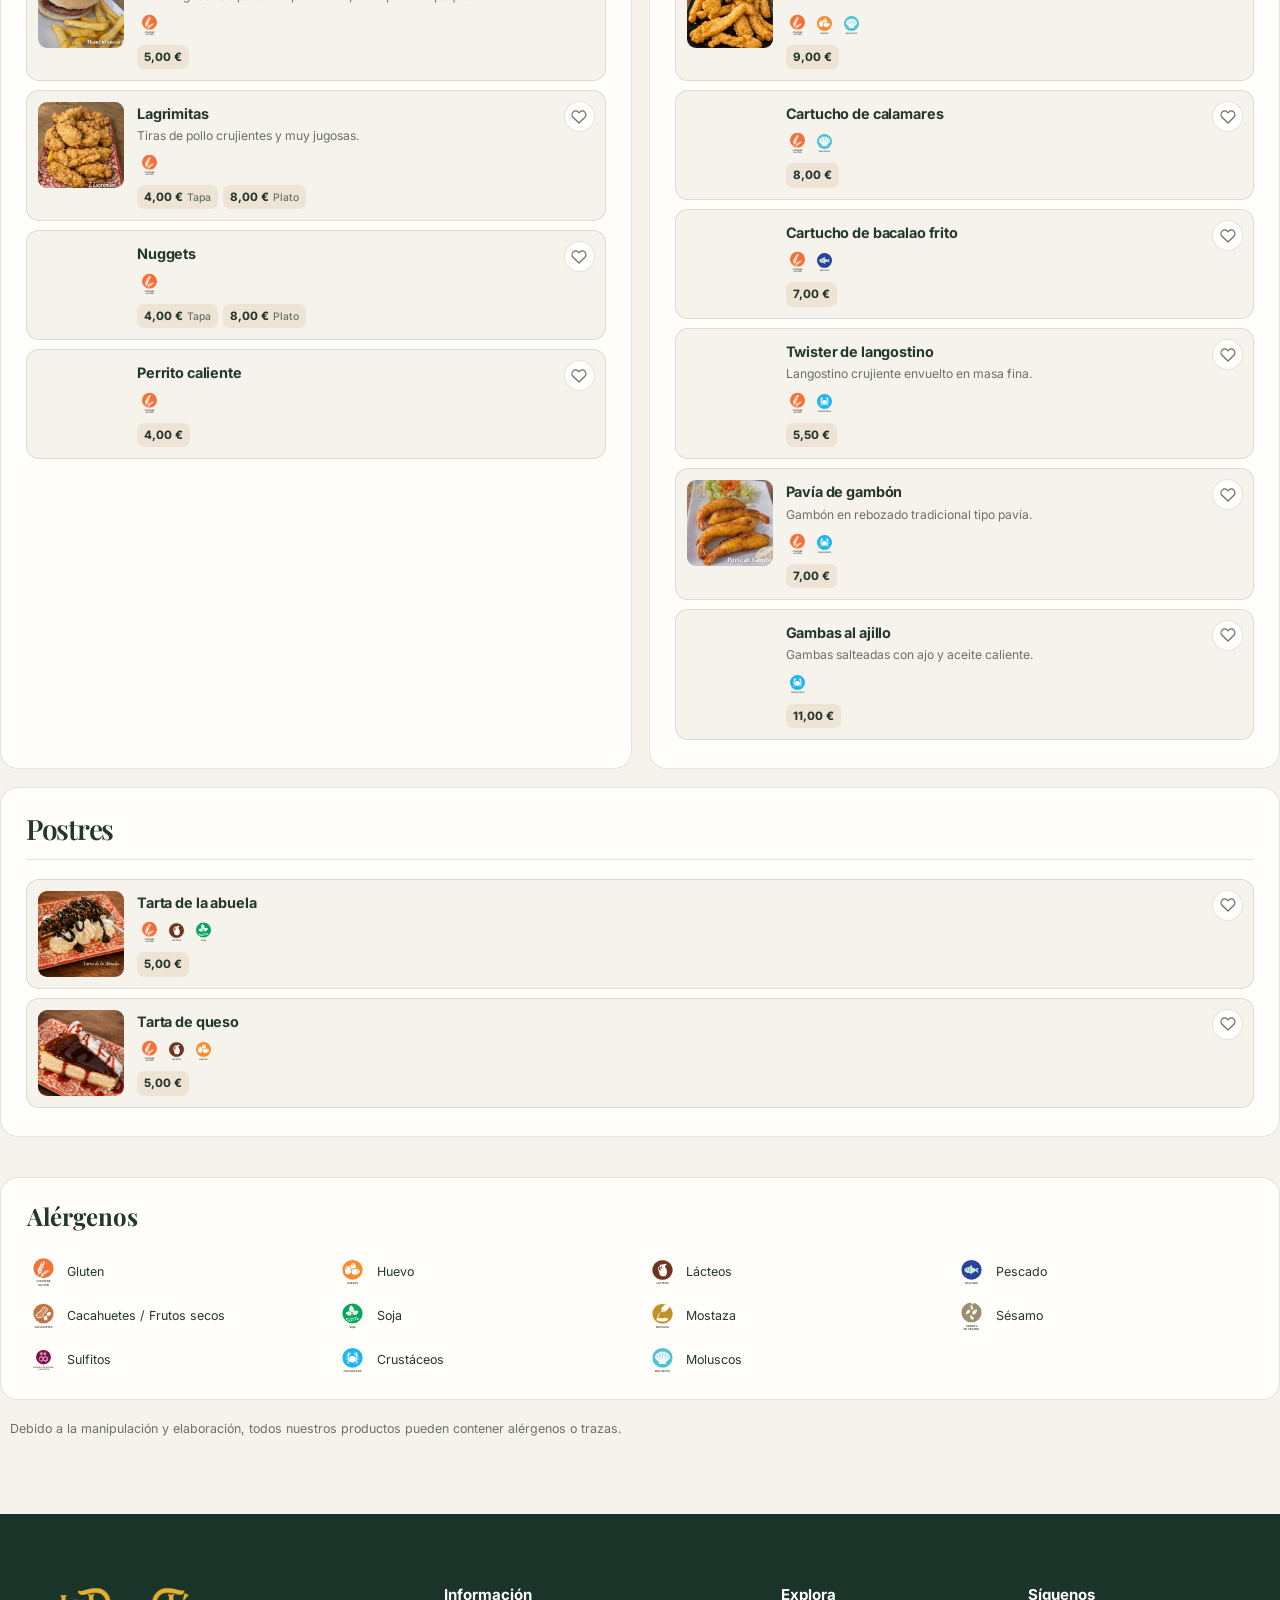
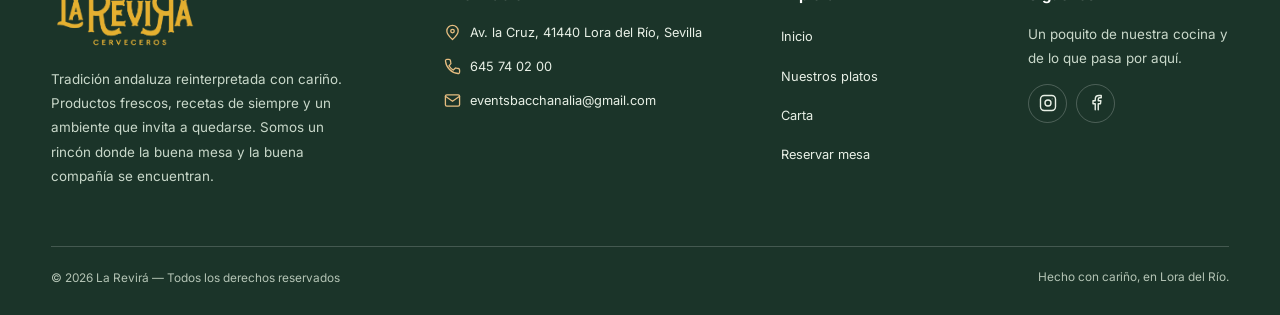
==== commit 3797e70b: "Unificar y limpiar web" ====
--- a/carta.html
+++ b/carta.html
@@ -1,471 +1,275 @@
 <!DOCTYPE html>
+
 <html lang="es">
-
 <head>
-    <meta charset="UTF-8">
-    <title>Carta - La Revirá</title>
-    <meta name="viewport" content="width=device-width, initial-scale=1.0">
-
-    <!-- Google Material Symbols -->
-    <link href="https://fonts.googleapis.com/css2?family=Material+Symbols+Outlined" rel="stylesheet">
-
-    <!-- Favicon -->
-    <link rel="icon" type="image/png" sizes="32x32" href="/revira/img/logo3.png?v=6">
-
-    <!-- iPhone / iPad -->
-    <link rel="apple-touch-icon" sizes="180x180" href="/revira/img/logo3-180.png?v=6">
-
-    <!-- Android -->
-    <link rel="icon" type="image/png" sizes="192x192" href="/revira/img/logo3-192.png?v=6">
-
-    <link rel="icon" type="image/png" sizes="512x512" href="/revira/img/logo3-512.png?v=6">
-    <!-- Font Awesome  -->
-    <link rel="stylesheet" href="https://cdnjs.cloudflare.com/ajax/libs/font-awesome/6.5.0/css/all.min.css">
-
-    <!-- Playball font  -->
-    <link href="https://fonts.googleapis.com/css2?family=Playball&display=swap" rel="stylesheet">
-    <link rel="manifest" href="manifest.json">
-
-    <link rel="preconnect" href="https://fonts.googleapis.com">
-    <link rel="preconnect" href="https://fonts.gstatic.com" crossorigin>
-
-    <link
-        href="https://fonts.googleapis.com/css2?family=Inter:wght@400;500;600;700&family=Playfair+Display:wght@600;700&display=swap"
-        rel="stylesheet">
-    <link rel="stylesheet" href="styles.css">
-</head>
-
-<body>
-
-    <!-- NAV -->
-
-    <header>
-
-        <nav id="navMenu">
-            <a data-i18n="menu_home" href="index.html">Inicio</a>
-            <a data-i18n="menu_dishes" href="platos.html">Nuestros platos</a>
-            <a data-i18n="menu_menu" href="carta.html">Carta</a>
-
-            <a data-i18n="menu_about" href="#info">Sobre nosotros</a>
-        </nav>
-
-        <button id="theme-toggle">
-            <span id="theme-icon" class="material-symbols-outlined">dark_mode</span>
-        </button>
-
-
-
-        <div id="language-switcher">
-            <div class="flag" data-lang="es">
-                <img src="https://flagcdn.com/es.svg" alt="ES">
-            </div>
-            <div class="flag" data-lang="en">
-                <img src="https://flagcdn.com/gb.svg" alt="EN">
-            </div>
-            <div class="flag" data-lang="fr">
-                <img src="https://flagcdn.com/fr.svg" alt="FR">
-            </div>
-            <div class="flag" data-lang="de">
-                <img src="https://flagcdn.com/de.svg" alt="DE">
-            </div>
-        </div>
-    </header>
-    <!-- NAV BOTTOM (solo móvil) -->
-    <div class="bottom-nav" id="bottomNav">
-        <a href="index.html">
-            <span class="material-symbols-outlined">home</span>
-            <small data-i18n="menu_home">Inicio</small>
-        </a>
-
-        <a href="platos.html">
-            <span class="material-symbols-outlined">restaurant_menu</span>
-            <small data-i18n="menu_dishes">Platos</small>
-        </a>
-
-        <a href="carta.html">
-            <span class="material-symbols-outlined">menu_book</span>
-            <small data-i18n="menu_menu">Carta</small>
-        </a>
-
-        <a href="#info">
-            <span class="material-symbols-outlined">info</span>
-            <small data-i18n="menu_about">Nosotros</small>
-        </a>
-    </div>
-    <!-- BREADCRUMB -->
-    <div class="breadcrumb">
-        <span data-i18n="breadcrumb">Estás en:</span>
-        <span class="breadcrumb-label" data-i18n="breadcrumb_label_menu">Carta</span>
-    </div>
-
-
-    <!-- ANCLAS CATEGORÍAS -->
-    <div class="anchors-row">
-        <div class="anchors">
-            <a data-i18n="bebida" href="#bebida">Bebida</a>
-            <a data-i18n="bodega" href="#bodega">Bodega</a>
-            <a data-i18n="chacinas" href="#chacinas">Chacinas</a>
-            <a data-i18n="tapas_frias" href="#tapas-frias">Tapas frías</a>
-            <a data-i18n="tapas_calientes" href="#tapas-calientes">Tapas calientes</a>
-            <a data-i18n="panes" href="#panes">Panes de la casa</a>
-            <a data-i18n="montaditos" href="#montaditos">Montaditos</a>
-            <a data-i18n="carnes" href="#carnes">Carnes</a>
-            <a data-i18n="peques" href="#peques">Para los peques</a>
-            <a data-i18n="pescados" href="#pescados">Pescados</a>
-            <a data-i18n="postres" href="#postres">Postres</a>
-        </div>
-        <!--  
-         -->
-    </div>
-
+<meta charset="utf-8"/>
+<title>Carta y precios | La Revirá Cerveceros</title>
+<meta content="width=device-width, initial-scale=1.0" name="viewport"/>
+
+
+<link href="img/icons/logo-32.png" rel="icon" sizes="32x32" type="image/png"/>
+<link href="img/icons/logo-16.png" rel="icon" sizes="16x16" type="image/png"/>
+
+<link href="img/icons/apple-icon.png" rel="apple-touch-icon" sizes="180x180"/>
+
+<link href="manifest.json" rel="manifest"/>
+<link href="img/icons/logo-192.png" rel="icon" sizes="192x192" type="image/png"/>
+<link href="img/icons/logo-512.png" rel="icon" sizes="512x512" type="image/png"/>
+
+<meta content="#F6F1E7" name="theme-color"/>
+<meta content="yes" name="apple-mobile-web-app-capable"/>
+<meta content="black-translucent" name="apple-mobile-web-app-status-bar-style"/>
+
+
+
+
+<link href="https://fonts.googleapis.com" rel="preconnect"/>
+<link crossorigin="" href="https://fonts.gstatic.com" rel="preconnect"/>
+<link href="https://fonts.googleapis.com/css2?family=Inter:wght@400;500;600;700&amp;family=Playfair+Display:wght@600;700&amp;display=swap" rel="stylesheet"/>
+
+<meta content="Consulta la carta de La Revirá Cerveceros en Lora del Río: tapas, montaditos, carnes, pescados, bebidas y precios. Busca platos y guarda favoritos." name="description"/><meta content="light dark" name="color-scheme"/><meta content="website" property="og:type"/><meta content="es_ES" property="og:locale"/><meta content="Carta y precios | La Revirá Cerveceros" property="og:title"/><meta content="Consulta la carta de La Revirá Cerveceros en Lora del Río: tapas, montaditos, carnes, pescados, bebidas y precios. Busca platos y guarda favoritos." property="og:description"/><meta content="img/platos/tapas-calientes/1.webp" property="og:image"/><meta content="summary_large_image" name="twitter:card"/>
+<link href="site.css?v=13" rel="stylesheet"/></head>
+<body class="page-carta light-mode"><script>try{if(localStorage.getItem("theme")==="dark")document.body.classList.remove("light-mode")}catch(e){}</script><a class="skip-link" href="#main-content">Saltar al contenido</a>
+
+<header class="site-header" id="siteHeader">
+<div class="header-inner">
+<a aria-label="La Revirá — Inicio" class="brand" href="index.html"><img alt="La Revirá Cerveceros" height="74" src="img/logo3.png" width="148"/></a>
+<nav aria-label="Navegación principal" class="primary-nav" id="navMenu">
+<a data-i18n="menu_home" href="index.html">Inicio</a>
+<a data-i18n="menu_dishes" href="platos.html">Nuestros platos</a>
+<a aria-current="page" data-i18n="menu_menu" href="carta.html">Carta</a>
+<a data-i18n="menu_about" href="#info">Contacto</a>
+</nav>
+<div class="header-actions">
+<div aria-label="Idioma / Language" class="language-switcher" id="language-switcher" role="group">
+<button aria-label="Español" class="flag" data-lang="es" title="Español" type="button">ES</button>
+<button aria-label="English" class="flag" data-lang="en" title="English" type="button">EN</button>
+<button aria-label="Français" class="flag" data-lang="fr" title="Français" type="button">FR</button>
+<button aria-label="Deutsch" class="flag" data-lang="de" title="Deutsch" type="button">DE</button>
+</div>
+<button aria-label="Cambiar tema" class="theme-toggle" id="theme-toggle" title="Cambiar tema" type="button"><svg aria-hidden="true" class="ui-icon" focusable="false" id="theme-icon" viewbox="0 0 24 24"><path d="M20.985 12.486A9 9 0 1 1 11.514 3.015a7 7 0 0 0 9.47 9.47Z"></path></svg></button>
+<a class="header-book" aria-label="Llamar para reservar una mesa" href="tel:+34645740200"><svg aria-hidden="true" class="ui-icon" focusable="false" viewbox="0 0 24 24"><path d="M22 16.92v3a2 2 0 0 1-2.18 2A19.79 19.79 0 0 1 2.09 4.18 2 2 0 0 1 4.08 2h3a2 2 0 0 1 2 1.72c.13.96.32 1.91.57 2.83a2 2 0 0 1-.45 2.11L7.1 10.9a16 16 0 0 0 6 6l2.24-2.2a2 2 0 0 1 2.11-.45c.92.25 1.87.44 2.83.57A2 2 0 0 1 22 16.92Z"></path></svg><span data-i18n="ui_book">Reservar mesa</span></a>
+</div>
+</div>
+</header>
+
+<nav aria-label="Navegación móvil" class="bottom-nav" id="bottomNav">
+<a href="index.html"><svg aria-hidden="true" class="ui-icon" focusable="false" viewbox="0 0 24 24"><path d="m3 10 9-7 9 7v10a1 1 0 0 1-1 1h-5v-7H9v7H4a1 1 0 0 1-1-1Z"></path></svg><small data-i18n="menu_home">Inicio</small></a>
+<a href="platos.html"><svg aria-hidden="true" class="ui-icon" focusable="false" viewbox="0 0 24 24"><path d="M4 3v7m4-7v7M2 3v4a4 4 0 0 0 8 0V3M6 11v10M16 12V6a3 3 0 0 1 6 0v15m-6-8h6"></path></svg><small data-i18n="ui_dishes_short">Platos</small></a>
+<a aria-current="page" href="carta.html"><svg aria-hidden="true" class="ui-icon" focusable="false" viewbox="0 0 24 24"><path d="M12 7c-2.1-1.9-5.5-2.3-9-1v14c3.5-1.2 6.9-.8 9 1 2.1-1.8 5.5-2.2 9-1V6c-3.5-1.3-6.9-.9-9 1Zm0 0v14"></path></svg><small data-i18n="menu_menu">Carta</small></a>
+<a href="#info"><svg aria-hidden="true" class="ui-icon" focusable="false" viewbox="0 0 24 24"><circle cx="12" cy="12" r="10"></circle><path d="M12 11v6m0-10h.01"></path></svg><small data-i18n="ui_about_short">Contacto</small></a>
+</nav>
+
+<section class="inner-hero menu-page-hero" id="main-content"><div class="inner-hero-copy"><span class="eyebrow" data-i18n="ui_menu_eyebrow">EL SABOR DE LA REVIRÁ</span><h1 data-i18n="ui_menu_title">Nuestra carta, a tu gusto.</h1><p data-i18n="ui_menu_desc">Busca lo que te apetece y encuentra tus próximos favoritos. Tapas, montaditos, carnes, pescados y mucho más.</p></div><div class="inner-hero-photo"><img alt="Solomillo a la Revirá" height="375" loading="eager" src="img/platos/carnes/3.webp" width="560"/></div></section>
+<section aria-label="Buscar en la carta" class="menu-tools"><div class="menu-search-wrap"><svg aria-hidden="true" class="ui-icon" focusable="false" viewbox="0 0 24 24"><circle cx="10.7" cy="10.7" r="7"></circle><path d="m16 16 5 5"></path></svg><input aria-label="Buscar platos en la carta" autocomplete="off" data-i18n-placeholder="ui_search_placeholder" id="menuSearch" inputmode="search" placeholder="Busca un plato o ingrediente..." type="search"/><button aria-label="Borrar búsqueda" hidden="" id="menuSearchClear" type="button"><svg aria-hidden="true" class="ui-icon" focusable="false" viewbox="0 0 24 24"><path d="M5 5 19 19M19 5 5 19"></path></svg></button></div><p aria-live="polite" class="search-caption" data-i18n="ui_search_hint" id="menuSearchCount">Explora por categorías o busca por nombre.</p></section>
+<div class="menu-empty" hidden="" id="menuEmpty" role="status"><svg aria-hidden="true" class="ui-icon" focusable="false" viewbox="0 0 24 24"><circle cx="10" cy="10" r="6"></circle><path d="m15 15 6 6M3 3l18 18"></path></svg><h2 data-i18n="ui_no_results">No encontramos platos con esa búsqueda.</h2><p data-i18n="ui_no_results_desc">Prueba con otra palabra o consulta las categorías de la carta.</p></div>
+<div aria-label="Opciones de la carta" class="favorites-toolbar">
+<button aria-pressed="false" class="favorites-filter" id="favoritesFilter" type="button"><svg aria-hidden="true" class="ui-icon" viewbox="0 0 24 24"><path d="M20.8 4.6a5.5 5.5 0 0 0-7.8 0L12 5.7l-1.1-1.1a5.5 5.5 0 0 0-7.8 7.8L12 21l8.8-8.6a5.5 5.5 0 0 0 0-7.8Z"></path></svg><span data-i18n="ui_favorites">Mis favoritos</span><span aria-live="polite" class="favorites-count" id="favoritesCount">0</span></button>
+<button class="favorites-share" disabled="" id="favoritesShare" type="button"><svg aria-hidden="true" class="ui-icon" viewbox="0 0 24 24"><circle cx="18" cy="5" r="3"></circle><circle cx="6" cy="12" r="3"></circle><circle cx="18" cy="19" r="3"></circle><path d="m8.7 10.6 6.6-4.2M8.7 13.4l6.6 4.2"></path></svg><span data-i18n="ui_fav_share">Compartir mi selección</span></button>
+<p class="favorites-hint" data-i18n="ui_fav_hint">Toca el corazón de los platos que te gusten para guardar tu selección.</p>
+</div>
+<div class="favorites-empty" hidden="" id="favoritesEmpty" role="status"><svg aria-hidden="true" class="ui-icon" viewbox="0 0 24 24"><path d="M20.8 4.6a5.5 5.5 0 0 0-7.8 0L12 5.7l-1.1-1.1a5.5 5.5 0 0 0-7.8 7.8L12 21l8.8-8.6a5.5 5.5 0 0 0 0-7.8Z"></path></svg><h2 data-i18n="ui_fav_empty_title">Aún no tienes platos favoritos.</h2><p data-i18n="ui_fav_empty_desc">Marca algún corazón de la carta y aparecerá aquí.</p><button class="btn btn-outline" data-i18n="ui_fav_all" id="favoritesShowAll" type="button">Ver todos</button></div>
+<div aria-live="polite" class="toast-feedback" id="favoritesToast" role="status"></div>
+
+<div class="anchors-row">
+<div class="anchors">
+<a data-i18n="bebida" href="#bebida">Bebida</a>
+<a data-i18n="bodega" href="#bodega">Bodega</a>
+<a data-i18n="chacinas" href="#chacinas">Chacinas</a>
+<a data-i18n="tapas_frias" href="#tapas-frias">Tapas frías</a>
+<a data-i18n="tapas_calientes" href="#tapas-calientes">Tapas calientes</a>
+<a data-i18n="panes" href="#panes">Panes de la casa</a>
+<a data-i18n="montaditos" href="#montaditos">Montaditos</a>
+<a data-i18n="carnes" href="#carnes">Carnes</a>
+<a data-i18n="peques" href="#peques">Para los peques</a>
+<a data-i18n="pescados" href="#pescados">Pescados</a>
+<a data-i18n="postres" href="#postres">Postres</a>
+</div>
+
+</div>
 <div class="pdf-section">
 
-    <div class="pdf-divider">
-        <span class="pdf-icon">
-            <img src="img/svg/bandeja.svg" alt="">
-        </span>
-    </div>
-
-    <div class="pdf-actions">
-        <a href="pdf/Carta La Revirá Cerveceros.pdf"
-           class="btn-download"
-           target="_blank">
-            <span class="pdf-icon">
-                <img src="img/svg/pdf.svg" alt="">
-            </span>
-            <span data-i18n="btn_ver_pdf">Ver carta en PDF</span>
-        </a>
-
-        <button id="btnSuggestions" class="btn-suggestions">
-            <span class="pdf-icon">
-                <img src="img/svg/bandeja.svg" alt="">
-            </span>
-            <span data-i18n="ver_sugerencias">Ver sugerencias</span>
-        </button>
-    </div>
-
-</div>
-
-
-
-
-    <div class="carta-grid">
-
-        <!-- BEBIDA -->
-        <section id="bebida" class="platos-section">
-            <h2 data-i18n="bebida">Bebida</h2>
-            <div class="menu-list"></div>
-        </section>
-
-        <!-- BODEGA -->
-        <section id="bodega" class="platos-section">
-            <h2 data-i18n="bodega">Bodega</h2>
-            <div class="menu-list"></div>
-        </section>
-
-    </div>
-
-    <div class="carta-grid">
-
-        <!-- CHACINAS -->
-        <section id="chacinas" class="platos-section">
-            <h2 data-i18n="chacinas">Chacinas</h2>
-            <div class="menu-list"></div>
-        </section>
-
-        <!-- TAPAS FRÍAS -->
-        <section id="tapas-frias" class="platos-section">
-            <h2 data-i18n="tapas_frias">Tapas frías</h2>
-            <div class="menu-list"></div>
-        </section>
-
-    </div>
-
-
-    <div class="pdf-section">
-
-        <div class="pdf-divider">
-            <span class="pdf-icon">
-                <img src="img/svg/cubiertos.svg" alt="">
-            </span>
-        </div>
-
-    </div>
-
-    <div class="carta-grid">
-
-        <!-- TAPAS CALIENTES -->
-        <section id="tapas-calientes" class="platos-section">
-            <h2 data-i18n="tapas_calientes">Tapas calientes</h2>
-            <div class="menu-list"></div>
-        </section>
-
-        <!-- PANES DE LA CASA -->
-        <section id="panes" class="platos-section">
-            <h2 data-i18n="panes">Panes de la casa</h2>
-            <div class="menu-list"></div>
-        </section>
-
-    </div>
-
-
-
-    <div class="pdf-section">
-
-        <div class="pdf-divider">
-            <span class="pdf-icon">
-                <img src="img/svg/cubiertos2.svg" alt="">
-            </span>
-        </div>
-
-    </div>
-
-    <div class="carta-grid">
-
-        <!-- MONTADITOS -->
-        <section id="montaditos" class="platos-section">
-            <h2 data-i18n="montaditos">Montaditos</h2>
-            <div class="menu-list"></div>
-        </section>
-
-        <!-- CARNES -->
-        <section id="carnes" class="platos-section">
-            <h2 data-i18n="carnes">Carnes</h2>
-            <div class="menu-list"></div>
-        </section>
-
-    </div>
-
-
-    <div class="pdf-section">
-
-        <div class="pdf-divider">
-            <span class="pdf-icon">
-                <img src="img/svg/bandeja2.svg" alt="">
-            </span>
-        </div>
-
-    </div>
-
-    <div class="carta-grid">
-
-        <!-- PARA LOS PEQUES -->
-        <section id="peques" class="platos-section">
-            <h2 data-i18n="peques">Para los peques</h2>
-            <div class="menu-list"></div>
-        </section>
-
-        <!-- PESCADOS -->
-        <section id="pescados" class="platos-section">
-            <h2 data-i18n="pescados">Pescados</h2>
-            <div class="menu-list"></div>
-        </section>
-
-    </div>
-
-
-    <div class="pdf-section">
-
-        <div class="pdf-divider">
-            <span class="pdf-icon">
-                <img src="img/svg/cubiertos3.svg" alt="">
-            </span>
-        </div>
-
-    </div>
-
-    <!-- POSTRES -->
-    <section id="postres" class="platos-section">
-        <h2 data-i18n="postres">Postres</h2>
-        <div class="menu-list"></div>
-    </section>
-
-
-
-    <div class="allergen-legend">
-        <h3 data-i18n="alergenos_title">Alérgenos</h3>
-
-        <div class="allergen-grid">
-            <div><span class="icon gluten"></span> <span data-i18n="alergeno_gluten">Gluten</span></div>
-            <div><span class="icon huevo"></span> <span data-i18n="alergeno_huevo">Huevo</span></div>
-            <div><span class="icon lacteos"></span> <span data-i18n="alergeno_lacteos">Lácteos</span></div>
-            <div><span class="icon pescado"></span> <span data-i18n="alergeno_pescado">Pescado</span></div>
-            <div><span class="icon cacahuetes"></span> <span data-i18n="alergeno_cacahuetes">Cacahuetes / Frutos
+<div class="pdf-actions">
+<a aria-label="Abrir carta en PDF" class="btn-download" href="pdf/carta-la-revira.pdf" rel="noopener" target="_blank" type="application/pdf">
+<span class="pdf-icon">
+<img alt="" src="img/svg/pdf.svg"/>
+</span>
+<span data-i18n="btn_ver_pdf">Ver carta en PDF</span>
+</a>
+<a class="pdf-download-direct" data-i18n="ui_download_pdf" download="Carta-La-Revira.pdf" href="pdf/carta-la-revira.pdf" type="application/pdf">Descargar PDF</a>
+<button class="btn-suggestions" id="btnSuggestions">
+<span class="pdf-icon">
+<img alt="" src="img/svg/bandeja.svg"/>
+</span>
+<span data-i18n="ver_sugerencias">Ver sugerencias</span>
+</button>
+</div>
+</div>
+<div class="carta-grid">
+
+<section class="platos-section" data-menu-category="true" id="bebida">
+<h2 data-i18n="bebida">Bebida</h2>
+<div class="menu-list"></div>
+</section>
+
+<section class="platos-section" data-menu-category="true" id="bodega">
+<h2 data-i18n="bodega">Bodega</h2>
+<div class="menu-list"></div>
+</section>
+</div>
+<div class="carta-grid">
+
+<section class="platos-section" data-menu-category="true" id="chacinas">
+<h2 data-i18n="chacinas">Chacinas</h2>
+<div class="menu-list"></div>
+</section>
+
+<section class="platos-section" data-menu-category="true" id="tapas-frias">
+<h2 data-i18n="tapas_frias">Tapas frías</h2>
+<div class="menu-list"></div>
+</section>
+</div>
+
+<div class="carta-grid">
+
+<section class="platos-section" data-menu-category="true" id="tapas-calientes">
+<h2 data-i18n="tapas_calientes">Tapas calientes</h2>
+<div class="menu-list"></div>
+</section>
+
+<section class="platos-section" data-menu-category="true" id="panes">
+<h2 data-i18n="panes">Panes de la casa</h2>
+<div class="menu-list"></div>
+</section>
+</div>
+
+<div class="carta-grid">
+
+<section class="platos-section" data-menu-category="true" id="montaditos">
+<h2 data-i18n="montaditos">Montaditos</h2>
+<div class="menu-list"></div>
+</section>
+
+<section class="platos-section" data-menu-category="true" id="carnes">
+<h2 data-i18n="carnes">Carnes</h2>
+<div class="menu-list"></div>
+</section>
+</div>
+
+<div class="carta-grid">
+
+<section class="platos-section" data-menu-category="true" id="peques">
+<h2 data-i18n="peques">Para los peques</h2>
+<div class="menu-list"></div>
+</section>
+
+<section class="platos-section" data-menu-category="true" id="pescados">
+<h2 data-i18n="pescados">Pescados</h2>
+<div class="menu-list"></div>
+</section>
+</div>
+
+
+<section class="platos-section" data-menu-category="true" id="postres">
+<h2 data-i18n="postres">Postres</h2>
+<div class="menu-list"></div>
+</section>
+<div class="allergen-legend">
+<h3 data-i18n="alergenos_title">Alérgenos</h3>
+<div class="allergen-grid">
+<div><span class="icon gluten"></span> <span data-i18n="alergeno_gluten">Gluten</span></div>
+<div><span class="icon huevo"></span> <span data-i18n="alergeno_huevo">Huevo</span></div>
+<div><span class="icon lacteos"></span> <span data-i18n="alergeno_lacteos">Lácteos</span></div>
+<div><span class="icon pescado"></span> <span data-i18n="alergeno_pescado">Pescado</span></div>
+<div><span class="icon cacahuetes"></span> <span data-i18n="alergeno_cacahuetes">Cacahuetes / Frutos
                     secos</span></div>
-            <div><span class="icon soja"></span> <span data-i18n="alergeno_soja">Soja</span></div>
-            <div><span class="icon mostaza"></span> <span data-i18n="alergeno_mostaza">Mostaza</span></div>
-            <div><span class="icon sesamo"></span> <span data-i18n="alergeno_sesamo">Sésamo</span></div>
-            <div><span class="icon sulfitos"></span> <span data-i18n="alergeno_sulfitos">Sulfitos</span></div>
-            <div><span class="icon crustaceo"></span> <span data-i18n="alergeno_crustaceo">Crustaceo</span></div>
-            <div><span class="icon moluscos"></span> <span data-i18n="alergeno_molusco">Molusco</span></div>
-
-
-        </div>
-    </div>
-
-    <p class="allergen-note" data-i18n="alergenos_nota">
+<div><span class="icon soja"></span> <span data-i18n="alergeno_soja">Soja</span></div>
+<div><span class="icon mostaza"></span> <span data-i18n="alergeno_mostaza">Mostaza</span></div>
+<div><span class="icon sesamo"></span> <span data-i18n="alergeno_sesamo">Sésamo</span></div>
+<div><span class="icon sulfitos"></span> <span data-i18n="alergeno_sulfitos">Sulfitos</span></div>
+<div><span class="icon crustaceo"></span> <span data-i18n="alergeno_crustaceo">Crustaceo</span></div>
+<div><span class="icon moluscos"></span> <span data-i18n="alergeno_molusco">Molusco</span></div>
+</div>
+</div>
+<p class="allergen-note" data-i18n="alergenos_nota">
         Por las características de instalación, manipulación y elaboración del establecimiento, todos nuestros productos
         son susceptibles de contener de manera directa o a través de contaminación cruzada algún tipo de alérgeno.
         Diríjase a nuestro personal si desea más información al respecto.
     </p>
 
-    <!-- BOTÓN FLOTANTE IR ARRIBA -->
-    <button id="btnTop" class="btn-top">
-        <span class="material-symbols-outlined">arrow_upward</span>
-    </button>
-
-    <!-- FOOTER -->
-    <footer class="footer">
-        <div id="info" class="footer-container">
-
-            <div class="footer-col">
-                <h3 data-i18n="footer_about_title">La Revirá</h3>
-                <p data-i18n="footer_about_text">
-                    Tradición andaluza reinterpretada con cariño.
-                    Productos frescos, recetas de siempre y un ambiente que invita a quedarse.
-                    Somos un rincón donde la buena mesa y la buena compañía se encuentran.
-                </p>
-            </div>
-
-            <div class="footer-col">
-                <h3 data-i18n="footer_info_title">Información</h3>
-                <ul>
-                    <li><strong data-i18n="footer_address">Dirección:</strong> <span data-i18n="footer_address_text">Av.
-                            la Cruz, 41440 Lora del Río, Sevilla</span></li>
-                    <li><strong data-i18n="footer_phone">Teléfono:</strong> <span data-i18n="footer_phone_text">645 74
-                            02 00</span></li>
-                    <li><strong data-i18n="footer_email">Email:</strong> <span
-                            data-i18n="footer_email_text">eventsbacchanalia@gmail.com</span></li>
-                    <li><strong data-i18n="footer_reservas">Reservas:</strong> <span
-                            data-i18n="footer_reservas_text">Disponible por teléfono</span></li>
-                </ul>
-            </div>
-
-            <div class="footer-col">
-                <h3 data-i18n="footer_follow">Síguenos</h3>
-                <div class="footer-social">
-                    <a href="https://www.instagram.com/la_revira_cerveceros/" target="_blank" aria-label="Instagram">
-                        <i class="fa-brands fa-instagram"></i>
-                    </a>
-                    <a href="https://www.facebook.com/p/La-Revirá-Cerveceros-61552801625227/" target="_blank"
-                        aria-label="Facebook">
-                        <i class="fa-brands fa-facebook"></i>
-                    </a>
-                </div>
-            </div>
-
-        </div>
-
-        <div class="footer-bottom">
-            <p data-i18n="footer_copy">© 2026 La Revirá — Todos los derechos reservados</p>
-        </div>
-    </footer>
-
-    <div id="suggestionsModal" class="modal hidden">
-
-        <div class="modal-content">
-
-            <button class="modal-close" id="closeModal">✕</button>
-
-            <h2 class="suggestions-title">
-                <span class="material-symbols-outlined">restaurant_menu</span>
-                <span data-i18n="suggestions_title"></span>
-            </h2>
-
-            <ul id="suggestionsList"></ul>
-            <div id="suggestionsPagination" class="modal-pagination"></div>
-
-            <button class="modal-btn" id="closeModalBtn" data-i18n="close">
+<button aria-label="Volver arriba" class="btn-top" id="btnTop" title="Volver arriba" type="button">
+<svg aria-hidden="true" class="ui-icon" focusable="false" viewbox="0 0 24 24"><path d="M12 20V4m-7 7 7-7 7 7"></path></svg>
+</button>
+
+<footer class="footer" id="info">
+<div class="footer-container">
+<div class="footer-col footer-brand"><img alt="La Revirá Cerveceros" height="106" loading="lazy" src="img/logo3.png" width="192"/><p data-i18n="footer_about_text">Tradición andaluza reinterpretada con cariño. Productos frescos, recetas de siempre y un ambiente que invita a quedarse.</p></div>
+<div class="footer-col"><h3 data-i18n="footer_info_title">Información</h3><ul class="footer-links"><li><svg aria-hidden="true" class="ui-icon" focusable="false" viewbox="0 0 24 24"><path d="M20 10c0 5-8 12-8 12S4 15 4 10a8 8 0 1 1 16 0Z"></path><circle cx="12" cy="10" r="2.5"></circle></svg><a data-i18n="footer_address_text" href="https://www.google.com/maps/search/?api=1&amp;query=Av.+la+Cruz%2C+41440+Lora+del+R%C3%ADo%2C+Sevilla" rel="noopener noreferrer" target="_blank">Av. la Cruz, 41440 Lora del Río, Sevilla</a></li><li><svg aria-hidden="true" class="ui-icon" focusable="false" viewbox="0 0 24 24"><path d="M22 16.92v3a2 2 0 0 1-2.18 2A19.79 19.79 0 0 1 2.09 4.18 2 2 0 0 1 4.08 2h3a2 2 0 0 1 2 1.72c.13.96.32 1.91.57 2.83a2 2 0 0 1-.45 2.11L7.1 10.9a16 16 0 0 0 6 6l2.24-2.2a2 2 0 0 1 2.11-.45c.92.25 1.87.44 2.83.57A2 2 0 0 1 22 16.92Z"></path></svg><a href="tel:+34645740200">645 74 02 00</a></li><li><svg aria-hidden="true" class="ui-icon" focusable="false" viewbox="0 0 24 24"><rect height="16" rx="2" width="20" x="2" y="4"></rect><path d="m2 6 10 7 10-7"></path></svg><a href="mailto:eventsbacchanalia@gmail.com">eventsbacchanalia@gmail.com</a></li></ul></div>
+<div class="footer-col"><h3 data-i18n="ui_explore">Explora</h3><ul class="footer-nav"><li><a data-i18n="menu_home" href="index.html">Inicio</a></li><li><a data-i18n="menu_dishes" href="platos.html">Nuestros platos</a></li><li><a data-i18n="menu_menu" href="carta.html">Carta</a></li><li><a data-i18n="ui_book" href="tel:+34645740200">Reservar mesa</a></li></ul></div>
+<div class="footer-col"><h3 data-i18n="footer_follow">Síguenos</h3><p data-i18n="ui_social_text">Un poquito de nuestra cocina y de lo que pasa por aquí.</p><div class="footer-social"><a aria-label="Instagram" href="https://www.instagram.com/la_revira_cerveceros/" rel="noopener noreferrer" target="_blank"><svg aria-hidden="true" class="ui-icon" focusable="false" viewbox="0 0 24 24"><rect height="20" rx="5" width="20" x="2" y="2"></rect><circle cx="12" cy="12" r="4"></circle><circle cx="17.5" cy="6.5" fill="currentColor" r=".6" stroke="none"></circle></svg></a><a aria-label="Facebook" href="https://www.facebook.com/p/La-Revir%C3%A1-Cerveceros-61552801625227/" rel="noopener noreferrer" target="_blank"><svg aria-hidden="true" class="ui-icon" focusable="false" viewbox="0 0 24 24"><path d="M15 21v-8h3l.5-4H15V7c0-1.2.5-2 2-2h2V2h-3c-4 0-5 2-5 5v2H8v4h3v8"></path></svg></a></div></div>
+</div>
+<div class="footer-bottom"><p data-i18n="footer_copy">© 2026 La Revirá — Todos los derechos reservados</p><span data-i18n="ui_made_with_care">Hecho con cariño, en Lora del Río.</span></div>
+</footer>
+<div aria-hidden="true" aria-label="Sugerencias del día" aria-modal="true" class="modal" id="suggestionsModal" role="dialog">
+<div class="modal-content">
+<button aria-label="Cerrar sugerencias" class="modal-close" id="closeModal" tabindex="0">✕</button>
+<h2 class="suggestions-title">
+<svg aria-hidden="true" class="ui-icon" focusable="false" viewbox="0 0 24 24"><path d="M4 3v7m4-7v7M2 3v4a4 4 0 0 0 8 0V3M6 11v10M16 12V6a3 3 0 0 1 6 0v15m-6-8h6"></path></svg>
+<span data-i18n="suggestions_title"></span>
+</h2>
+<ul id="suggestionsList"></ul>
+<div class="modal-pagination" id="suggestionsPagination"></div>
+<button class="modal-btn" data-i18n="close" id="closeModalBtn">
                 Continuar
             </button>
-
-        </div>
-
-    </div>
-
-
-    <div id="plato-modal" class="plato-modal">
-
-        <div class="plato-modal-panel">
-
-            <button id="modal-back" class="plato-modal-back">
-                <span class="material-symbols-outlined">arrow_back</span>
-                <span data-i18n="volver"></span>
-            </button>
-
-
-
-            <div class="modal-image-container">
-
-                <img id="modal-img" class="modal-img" src="" alt="Plato">
-
-                <button id="modal-prev" class="nav-btn nav-left">
-                    <span class="material-symbols-outlined">
-                        chevron_left
-                    </span>
-                </button>
-
-                <button id="modal-next" class="nav-btn nav-right">
-                    <span class="material-symbols-outlined">
-                        chevron_right
-                    </span>
-                </button>
-
-            </div>
-
-            <h2 id="modal-title"></h2>
-
-            <p id="modal-desc"></p>
-
-            <div id="modal-alergenos" class="modal-alergenos"></div>
-
-            <div id="modal-precios" class="modal-precios"></div>
-
-        </div>
-
-    </div>
-
-<!-- LIGHTBOX -->
-<div id="lightbox" class="lightbox">
-
-    <div class="lightbox-content">
-
-        <!-- TOP BAR -->
-        <div class="lightbox-top">
-            <div id="lightboxTitle" class="lightbox-title"></div>
-
-            <button class="lightbox-close" id="lightboxClose">&times;</button>
-        </div>
-
-        <!-- MEDIA WRAPPER -->
-        <div class="lightbox-media-wrapper">
-
-            <img id="lightboxImg" class="lightbox-media" style="display:none;">
-            <video id="lightboxVideo" class="lightbox-media" style="display:none;" controls></video>
-
-            <!-- SHARE BUTTON (correct position) -->
-            <button id="lightboxShare" class="lightbox-share">
-                <span class="material-symbols-outlined">share</span>
-            </button>
-
-            <div id="lightboxCounter"></div>
-        </div>
-
-        <!-- NAV -->
-        <span class="lightbox-prev" id="lightboxPrev">&#10094;</span>
-        <span class="lightbox-next" id="lightboxNext">&#10095;</span>
-
-        <!-- THUMBS -->
-        <div id="lightboxThumbs"></div>
-
-    </div>
-</div>
-
-
-
-
-    <script src="script.js"></script>
-
-</body>
-
+</div>
+</div>
+<div aria-hidden="true" aria-label="Detalle del plato" aria-modal="true" class="plato-modal" id="plato-modal" role="dialog">
+<div class="plato-modal-panel">
+<button aria-label="Cerrar detalle del plato" class="plato-modal-back" id="modal-back" tabindex="0">
+<svg aria-hidden="true" class="ui-icon" focusable="false" viewbox="0 0 24 24"><path d="M20 12H4m7 7-7-7 7-7"></path></svg>
+<span data-i18n="volver"></span>
+</button>
+<div class="modal-image-container">
+<img alt="Plato" class="modal-img" id="modal-img" src=""/>
+<button aria-label="Imagen anterior" class="nav-btn nav-left" id="modal-prev" tabindex="0">
+<svg aria-hidden="true" class="ui-icon" focusable="false" viewbox="0 0 24 24"><path d="m15 18-6-6 6-6"></path></svg>
+</button>
+<button aria-label="Imagen siguiente" class="nav-btn nav-right" id="modal-next" tabindex="0">
+<svg aria-hidden="true" class="ui-icon" focusable="false" viewbox="0 0 24 24"><path d="m9 18 6-6-6-6"></path></svg>
+</button>
+</div>
+<h2 id="modal-title"></h2>
+<p id="modal-desc"></p>
+<div class="modal-alergenos" id="modal-alergenos"></div>
+<div class="modal-precios" id="modal-precios"></div>
+</div>
+</div>
+
+<div aria-hidden="true" aria-label="Galería de fotografías" aria-modal="true" class="lightbox" id="lightbox" role="dialog">
+<div class="lightbox-content">
+
+<div class="lightbox-top">
+<div class="lightbox-title" id="lightboxTitle"></div>
+<button aria-label="Cerrar galería" class="lightbox-close" id="lightboxClose" tabindex="0">×</button>
+</div>
+
+<div class="lightbox-media-wrapper">
+<img class="lightbox-media" id="lightboxImg" style="display:none;"/>
+<video class="lightbox-media" controls="" id="lightboxVideo" style="display:none;"></video>
+
+<button aria-label="Compartir imagen" class="lightbox-share" id="lightboxShare" tabindex="0">
+<svg aria-hidden="true" class="ui-icon" focusable="false" viewbox="0 0 24 24"><circle cx="18" cy="5" r="3"></circle><circle cx="6" cy="12" r="3"></circle><circle cx="18" cy="19" r="3"></circle><path d="m8.7 10.6 6.6-4.2M8.7 13.4l6.6 4.2"></path></svg>
+</button>
+<div id="lightboxCounter"></div>
+</div>
+
+<button aria-label="Imagen anterior" class="lightbox-prev" id="lightboxPrev" type="button">❮</button>
+<button aria-label="Imagen siguiente" class="lightbox-next" id="lightboxNext" type="button">❯</button>
+
+<div id="lightboxThumbs"></div>
+</div>
+</div>
+
+<script src="site-data.js?v=13"></script><script src="core.js?v=13"></script><script src="ui.js?v=13"></script></body>
 </html>
--- a/site.css
+++ b/site.css
@@ -0,0 +1,44 @@
+/* LA REVIRÁ · Sistema visual 2026. Una sola hoja, sin capas de versiones anteriores. */
+:root{color-scheme:light;--bg:#f6f3ed;--paper:#fffefa;--paper-2:#eee8dc;--ink:#1d3429;--text:#23372d;--muted:#697168;--line:rgba(32,54,41,.13);--gold:#a9783b;--gold-soft:#e5c294;--radius:18px;--shadow:0 15px 40px rgba(26,39,30,.075);--serif:"Playfair Display",Georgia,serif;--sans:"Inter",system-ui,-apple-system,BlinkMacSystemFont,"Segoe UI",sans-serif}
+body:not(.light-mode){color-scheme:dark;--bg:#16271f;--paper:#20362a;--paper-2:#2b4436;--ink:#e6c087;--text:#f7f0e4;--muted:#bfccbd;--line:rgba(244,237,216,.15);--gold:#e2b87d;--gold-soft:#edcfa0;--shadow:0 15px 40px rgba(0,0,0,.2)}
+*,*::before,*::after{box-sizing:border-box}html{scroll-behavior:smooth;scroll-padding-top:150px}body{margin:0;background:var(--bg);color:var(--text);font:400 16px/1.65 var(--sans);-webkit-font-smoothing:antialiased;overflow-x:hidden}img,video,svg{max-width:100%}img{display:block}button,input{font:inherit}button{cursor:pointer}a{color:inherit;text-decoration:none}h1,h2,h3,p{margin-top:0}h1,h2{font-family:var(--serif);font-weight:600;letter-spacing:-.045em;line-height:1.12}h3{line-height:1.3}p{line-height:1.7}ul{padding:0;list-style:none}button:disabled{opacity:.35;cursor:not-allowed}button, a{transition:background .2s,border-color .2s,color .2s,box-shadow .2s,transform .2s}button:hover:not(:disabled), a:hover{transition-duration:.2s}[hidden],.hidden{display:none!important}:focus-visible{outline:3px solid var(--gold)!important;outline-offset:4px}::selection{background:#e4b878;color:#16291f}
+.ui-icon{width:20px;height:20px;fill:none;stroke:currentColor;stroke-width:1.85;stroke-linecap:round;stroke-linejoin:round;vertical-align:middle;flex-shrink:0}.eyebrow,.schedule-kicker{font-size:.69rem;color:var(--gold);font-weight:800;letter-spacing:.17em;text-transform:uppercase}.eyebrow-line{display:inline-block;width:27px;height:1px;background:var(--gold);margin-right:10px;vertical-align:middle}.section-heading h2{font-size:clamp(2.25rem,4vw,3.75rem);margin:12px 0 13px}.section-heading p{font-size:.98rem;color:var(--muted);max-width:56ch}.section-heading.centered{text-align:center}.section-heading.centered p{margin-inline:auto}.skip-link{position:fixed;top:-100px;left:15px;z-index:10000;background:#fff;color:#172b20;border-radius:9px;padding:12px 20px}.skip-link:focus{top:12px}.breadcrumb{display:none}
+.btn,.header-book,.btn-download,.btn-suggestions,.pdf-download-direct,.modal-btn,.favorites-filter,.favorites-share{display:inline-flex;justify-content:center;align-items:center;gap:9px;font-weight:700;text-align:center;border-radius:100px;text-decoration:none;line-height:1.25}.btn{padding:14px 23px;min-height:49px;font-size:.87rem;border:1px solid var(--line)}.btn-primary,.header-book{background:#1d392c;border:1px solid #1d392c;color:#fff}.btn-primary:hover,.header-book:hover{background:#325740;border-color:#325740;color:#fff;transform:translateY(-1px)}.btn-secondary,.btn-outline{background:var(--paper);border-color:var(--line);color:var(--text)}.btn-secondary:hover,.btn-outline:hover{background:var(--paper-2);border-color:var(--gold)}.btn-cream{background:#f8f3e8;border:1px solid #f8f3e8;color:#1b3829}.btn-cream:hover{background:#fff;color:#183427}.text-link{display:inline-flex;align-items:center;gap:8px;font-size:.85rem;font-weight:750;border-bottom:1px solid var(--gold);padding-bottom:4px}.text-link:hover{color:var(--gold)}
+/* Navegación y logo */
+.site-header{height:82px;position:sticky;top:0;z-index:900;background:rgba(250,247,240,.96);border-bottom:1px solid var(--line);backdrop-filter:blur(16px);-webkit-backdrop-filter:blur(16px)}body:not(.light-mode) .site-header{background:rgba(22,39,31,.96)}.site-header.is-scrolled{box-shadow:0 7px 24px rgba(17,32,23,.08)}.header-inner{height:100%;max-width:1390px;margin:auto;padding:0 30px;display:flex;align-items:center;justify-content:space-between;gap:24px}.brand{display:flex;align-items:center;flex-shrink:0}.brand img{width:148px;max-height:65px;height:auto;object-fit:contain}.primary-nav{display:flex;align-items:center;gap:5px;white-space:nowrap}.primary-nav a{border-radius:100px;padding:10px 14px;font-size:.86rem;font-weight:650}.primary-nav a:hover,.primary-nav a[aria-current="page"]{color:var(--gold);background:rgba(170,122,58,.10)}.header-actions{display:flex;align-items:center;gap:10px;flex-shrink:0}#language-switcher{display:flex;align-items:center;gap:1px;padding:4px;background:var(--paper);border:1px solid var(--line);border-radius:100px;height:42px}#language-switcher .flag{width:31px;height:31px;display:grid;place-items:center;border:0;border-radius:50%;background:none;color:var(--muted);font-size:.66rem;font-weight:800;line-height:1}#language-switcher .flag:hover{background:var(--paper-2)}#language-switcher .flag[aria-pressed="true"]{background:#1e3c2f;color:#fff}.theme-toggle{width:42px;height:42px;padding:0;background:var(--paper);color:var(--text);border-radius:50%;border:1px solid var(--line);display:grid;place-items:center}.theme-toggle:hover{background:var(--paper-2)}.theme-toggle .ui-icon{width:20px;height:20px}.header-book{padding:11px 17px;min-height:42px;font-size:.81rem}.header-book .ui-icon{width:18px;height:18px}.bottom-nav{display:none}
+/* Inicio: portada */
+.home-hero{max-width:1380px;margin:0 auto;padding:clamp(54px,6vw,94px) clamp(24px,4vw,56px) clamp(65px,6.5vw,95px);display:grid;grid-template-columns:minmax(0,.82fr) minmax(0,1.18fr);gap:clamp(34px,4.6vw,72px);align-items:center;min-height:575px}.hero-copy{max-width:550px}.hero-copy h1{font-size:clamp(3.45rem,5.4vw,5.6rem);letter-spacing:-.06em;line-height:1.05;max-width:11ch;margin:16px 0 22px;text-wrap:balance}.hero-description{max-width:47ch;color:var(--muted);font-size:1.02rem}.hero-actions{display:flex;align-items:center;gap:12px;flex-wrap:wrap;margin-top:30px}.hero-footnote{margin-top:25px;color:var(--muted);display:flex;align-items:center;gap:8px;font-size:.78rem}.hero-footnote .ui-icon{width:16px;height:16px;color:var(--gold)}.hero-visual.hero-gallery{position:relative;width:100%;display:grid;grid-template-columns:minmax(0,1.08fr) minmax(0,.72fr);grid-template-rows:1fr .68fr;gap:14px;align-items:stretch}.hero-shot{position:relative;overflow:hidden;border-radius:24px;background:#d7d0c2;box-shadow:0 22px 46px rgba(21,37,28,.14)}.hero-shot img{width:100%;height:100%;object-fit:cover;display:block}.hero-shot-main{grid-column:1;grid-row:1 / span 2;min-height:520px}.hero-shot-tall{grid-column:2;grid-row:1;min-height:300px}.hero-shot-small{grid-column:2;grid-row:2;min-height:200px}.hero-gallery-caption{position:absolute;left:18px;bottom:18px;display:flex;gap:8px;flex-wrap:wrap;z-index:2}.hero-gallery-caption span{display:inline-flex;align-items:center;min-height:34px;padding:0 14px;border-radius:999px;background:rgba(246,241,231,.88);backdrop-filter:blur(8px);-webkit-backdrop-filter:blur(8px);border:1px solid rgba(32,42,35,.08);font:600 .74rem/1 var(--sans);letter-spacing:.08em;text-transform:uppercase;color:#234032}.hero-image-secondary,.hero-stamp{display:none!important}
+/* Inicio: motivos, destacados y momentos */
+.values-section{background:var(--paper);padding:clamp(64px,7vw,96px) 24px}.values-grid{max-width:1250px;margin:44px auto 0;display:grid;grid-template-columns:repeat(3,minmax(0,1fr));gap:25px}.value-card{border-top:2px solid var(--gold-soft);padding:26px 16px 8px}.value-card>.ui-icon{width:44px;height:44px;color:var(--gold);margin-bottom:17px;padding:10px;border-radius:13px;background:rgba(171,121,58,.11)}.value-card h3{font-size:1.18rem;margin-bottom:9px}.value-card p{font-size:.88rem;color:var(--muted);max-width:38ch}.signature-section{max-width:1380px;margin:auto;padding:clamp(70px,8vw,116px) clamp(24px,4vw,56px)}.signature-heading{display:grid;grid-template-columns:1fr .72fr;gap:60px;align-items:end;margin-bottom:30px}.signature-heading h2{font-size:clamp(2.4rem,4vw,4rem);margin:12px 0 0}.signature-heading-side p{color:var(--muted);margin:0 0 18px}.signature-grid{display:grid;grid-template-columns:repeat(3,minmax(0,1fr));gap:20px}.signature-card{display:block;overflow:hidden;border:1px solid var(--line);border-radius:18px;background:var(--paper);box-shadow:0 10px 30px rgba(17,30,23,.04)}.signature-card:hover{transform:translateY(-3px);box-shadow:var(--shadow)}.signature-image{height:clamp(230px,26vw,370px);overflow:hidden;position:relative}.signature-image img{width:100%;height:100%;object-fit:cover;transition:transform .4s}.signature-card:hover img{transform:scale(1.025)}.signature-number{position:absolute;top:15px;left:15px;color:#fff;background:rgba(15,26,20,.66);border-radius:99px;padding:6px 11px;font-size:.7rem}.signature-card-info{display:flex;align-items:center;justify-content:space-between;gap:12px;padding:18px 20px 22px}.signature-tag{font-size:.7rem;text-transform:uppercase;letter-spacing:.13em;color:var(--gold);font-weight:800}.signature-card-info h3{font-family:var(--serif);font-size:1.22rem;margin:6px 0}.signature-card-info small{font-size:.78rem;color:var(--muted)}.signature-card-arrow{font-size:1.35rem;color:var(--gold)}.signature-disclaimer{color:var(--muted);font-size:.78rem;margin:18px 0 0}
+.experience-section{max-width:1380px;margin:auto;padding:clamp(64px,7vw,94px) clamp(24px,4vw,56px)}.split-heading{display:flex;align-items:end;justify-content:space-between;gap:40px;margin-bottom:25px}.split-heading p{max-width:38ch;margin:0}.carousel{position:relative;width:100%;border-radius:20px;overflow:hidden;background:var(--paper);border:1px solid var(--line)}.slides{display:flex;transition:transform .55s ease;will-change:transform}.slide-group{min-width:100%;display:flex;gap:12px;padding:12px}.slide-item{position:relative;flex:1;min-width:0;height:clamp(250px,26vw,370px);border-radius:12px;overflow:hidden;background:var(--paper-2)}.slide-item img,.slide-item video{width:100%;height:100%;object-fit:cover}.carousel .prev,.carousel .next{position:absolute;top:50%;transform:translateY(-50%);width:44px;height:44px;border-radius:50%;border:1px solid var(--line);display:grid;place-items:center;background:#fff;color:#263c31;box-shadow:0 8px 24px rgba(0,0,0,.1);z-index:2}.carousel .prev{left:12px}.carousel .next{right:12px}.experience-foot{display:flex;justify-content:space-between;gap:20px;margin-top:18px;color:var(--muted);font-size:.83rem}
+.visit-banner{max-width:1320px;margin:0 auto 94px;display:grid;grid-template-columns:1fr 1fr;min-height:315px;background:#1b3428;color:#fff;border-radius:22px;overflow:hidden}.visit-banner-image{min-height:320px;background-image:url('img/carrusel/35.webp');background-size:cover;background-position:center}.visit-banner-copy{padding:clamp(30px,4vw,60px);display:flex;flex-direction:column;align-items:flex-start;justify-content:center}.visit-banner h2{color:#fff;font-size:clamp(2.1rem,3.2vw,3.4rem);margin:12px 0 15px}.visit-banner p{color:#d1dfd1;max-width:45ch;margin-bottom:20px}.visit-banner .eyebrow{color:#eac18b}
+.location-section{max-width:1380px;margin:auto;padding:0 clamp(24px,4vw,56px) 100px}.location-section .section-heading{margin-bottom:30px}.location-container{display:grid;grid-template-columns:minmax(0,.75fr) minmax(0,1.25fr);gap:18px;align-items:stretch}.schedule-box,.map-box{background:var(--paper);border:1px solid var(--line);border-radius:20px;overflow:hidden}.schedule-box{padding:27px 32px}.schedule-box h3{font-family:var(--serif);font-size:1.75rem;margin:8px 0 18px}.schedule-item{display:flex;align-items:flex-start;justify-content:space-between;gap:15px;padding:10px 0;border-bottom:1px solid var(--line);font-size:.85rem}.schedule-item:last-child{border-bottom:0}.schedule-day{font-weight:650}.schedule-hours{text-align:right;white-space:pre-line;color:var(--muted);font-size:.82rem;line-height:1.5}.schedule-hours.is-closed{color:#a26350}.map-box{height:100%;min-height:390px}.map-box iframe{display:block;width:100%;height:100%;min-height:390px;border:0}.directions-link{grid-column:1/-1;justify-self:end;display:inline-flex;gap:8px;align-items:center;color:var(--gold);font-weight:750;font-size:.82rem}
+/* Páginas interiores y filtros */
+.inner-hero,.platos-hero{max-width:1320px;margin:34px auto 40px;overflow:hidden;background:#1c3529;color:#fff;border-radius:22px}.inner-hero{min-height:265px;padding:42px 60px;display:grid;grid-template-columns:1.25fr .75fr;align-items:center;gap:30px}.inner-hero .eyebrow{color:#e8bf83}.inner-hero h1{color:#fff;font-size:clamp(2.4rem,4.2vw,4.3rem);margin:12px 0 14px}.inner-hero p{color:#dce4d8;max-width:56ch;margin:0}.inner-hero-photo{justify-self:end;overflow:hidden;width:min(100%,400px);height:205px;border-radius:13px;transform:rotate(2deg)}.inner-hero-photo img{height:100%;width:100%;object-fit:cover}.platos-hero{height:290px;position:relative;background:linear-gradient(90deg,rgba(19,40,27,.85),rgba(19,40,27,.25)),url('img/platos/tapas-calientes/1.webp') center 52%/cover}.platos-hero-overlay{height:100%;display:flex;flex-direction:column;justify-content:center;align-items:flex-start;padding:35px clamp(26px,6vw,84px)}.platos-hero h1{color:#fff;font-size:clamp(2.7rem,5vw,5rem);margin:0 0 12px}.platos-hero p{color:#f0e8dc;max-width:49ch;margin:0}.gallery-intro{max-width:1320px;margin:0 auto 28px;padding:0 2px;display:flex;justify-content:space-between;align-items:end;gap:40px}.gallery-intro-copy{max-width:660px}.gallery-intro h2{font-size:clamp(2rem,3vw,3rem);margin:9px 0}.gallery-intro p{margin:0;color:var(--muted)}
+.anchors-row{position:sticky;z-index:600;top:82px;max-width:1320px;margin:0 auto 23px;padding:10px 0;background:var(--bg);border-bottom:1px solid var(--line)}.anchors{display:flex;align-items:center;gap:7px;overflow-x:auto;scrollbar-width:thin;white-space:nowrap;scroll-padding:10px;padding:2px 0 8px}.anchors a{flex:none;border:1px solid var(--line);border-radius:100px;background:var(--paper);padding:8px 15px;font-size:.78rem;font-weight:700}.anchors a:hover,.anchors a.active-anchor{background:#1e382b;border-color:#1e382b;color:#fff}
+/* Galería de platos */
+.page-platos .platos-section{max-width:1320px;margin:0 auto 16px;padding:28px 31px 31px;background:var(--paper);border:1px solid var(--line);border-radius:18px;scroll-margin-top:155px}.page-platos .platos-section h2{font-size:clamp(1.6rem,2.4vw,2.15rem);padding:0 0 16px;margin:0 0 18px;border-bottom:1px solid var(--line)}.section-count{font:500 .76rem var(--sans);color:var(--muted);margin-left:12px}.section-kicker,.gallery-note{display:none!important}.plato-carousel{position:relative;overflow:hidden}.carousel-track{display:flex;gap:13px;padding:0 2px;align-items:stretch;will-change:transform}.plato-carousel .carousel-item{flex:0 0 calc((100% - 26px)/3);min-width:0}.media-frame{position:relative;width:100%;aspect-ratio:4/3;overflow:hidden;border-radius:12px;background:var(--paper-2)}.media-frame img{width:100%;height:100%;object-fit:cover;transition:transform .3s}.media-frame:hover img{transform:scale(1.025)}.media-frame.is-portrait{background-image:linear-gradient(rgba(22,34,27,.50),rgba(22,34,27,.50)),var(--frame-image);background-size:cover;background-position:center}.media-frame.is-portrait img{object-fit:contain;position:relative;z-index:1}.plato-carousel .plato-prev,.plato-carousel .plato-next{position:absolute;top:50%;transform:translateY(-50%);width:42px;height:42px;border:0;border-radius:50%;font-size:1.8rem;display:grid;place-items:center;line-height:1;background:#fff;color:#24382b;box-shadow:0 6px 24px rgba(0,0,0,.14);z-index:3}.plato-carousel .plato-prev{left:9px}.plato-carousel .plato-next{right:9px}.plato-gallery .gallery-row{display:grid;grid-template-columns:repeat(4,minmax(0,1fr));gap:13px}
+/* Carta y buscador */
+.menu-tools,.favorites-toolbar,.pdf-section,.page-carta .anchors-row,.carta-grid{max-width:1320px;margin-left:auto;margin-right:auto}.menu-tools{margin-bottom:12px}.menu-search-wrap{min-height:58px;display:flex;align-items:center;gap:12px;border:1px solid var(--line);background:var(--paper);border-radius:14px;padding:0 16px;max-width:650px}.menu-search-wrap>.ui-icon{color:var(--gold)}.menu-search-wrap input{width:100%;min-width:0;height:54px;background:transparent;border:0;outline:0;color:var(--text);font-size:.9rem}.menu-search-wrap input::placeholder{color:var(--muted)}#menuSearchClear{width:28px;height:28px;display:grid;place-items:center;border:0;background:var(--paper-2);color:var(--text);border-radius:50%}.search-caption{font-size:.76rem;color:var(--muted);margin:8px 3px 0}.favorites-toolbar{display:flex;align-items:center;gap:10px;flex-wrap:wrap;margin-bottom:18px}.favorites-filter,.favorites-share{background:var(--paper);color:var(--text);border:1px solid var(--line);padding:11px 16px;font-size:.79rem;min-height:43px}.favorites-filter[aria-pressed="true"]{background:#1c382b;color:#fff}.favorites-count{padding:1px 7px;border-radius:30px;background:rgba(166,117,48,.14)}.favorites-hint{margin:0 0 0 auto;font-size:.76rem;color:var(--muted)}.favorites-empty,.menu-empty{padding:30px;text-align:center;background:var(--paper);border:1px solid var(--line);border-radius:16px;max-width:760px;margin:20px auto}.favorites-empty>.ui-icon,.menu-empty>.ui-icon{width:35px;height:35px;color:var(--gold)}.favorites-empty h2,.menu-empty h2{font-size:1.55rem}.toast-feedback{position:fixed;left:50%;bottom:30px;transform:translateX(-50%) translateY(30px);z-index:2300;background:#1c3629;color:#fff;padding:12px 20px;border-radius:100px;opacity:0;pointer-events:none;transition:opacity .2s,transform .2s}.toast-feedback.is-visible{opacity:1;transform:translateX(-50%) translateY(0)}.pdf-section{margin-top:0;margin-bottom:24px}.pdf-divider{display:none}.pdf-actions{display:flex;align-items:center;flex-wrap:wrap;gap:10px}.btn-download,.btn-suggestions,.pdf-download-direct{padding:11px 18px;min-height:44px;border:1px solid var(--line);background:var(--paper);color:var(--text);font-size:.81rem}.btn-download{background:#213e2e;color:#fff;border-color:#213e2e}.pdf-icon img{width:20px;height:20px;vertical-align:middle}.btn-download .pdf-icon img{filter:brightness(0) invert(1)}.carta-grid{display:grid;grid-template-columns:repeat(2,minmax(0,1fr));gap:17px;margin-top:0;margin-bottom:18px}.page-carta .platos-section{min-width:0;padding:25px 25px 28px;background:var(--paper);border:1px solid var(--line);border-radius:18px;scroll-margin-top:155px}.page-carta .platos-section h2{font-size:1.75rem;margin:0 0 19px;padding:0 0 14px;border-bottom:1px solid var(--line)}.menu-list{display:grid;gap:9px}.menu-item{position:relative;min-width:0;display:flex;gap:13px;padding:11px 46px 11px 11px;border:1px solid var(--line);border-radius:13px;background:var(--bg);align-items:flex-start;min-height:99px}.menu-item:hover{border-color:rgba(173,119,56,.55)}.menu-item .menu-item-img{width:86px;height:86px;flex:0 0 86px;object-fit:cover;border-radius:9px;cursor:zoom-in}.menu-item-content{min-width:0;flex:1}.menu-item-content h3{font:700 .9rem/1.35 var(--sans);letter-spacing:-.01em;color:var(--text);margin:2px 0 4px}.menu-item-content p{font-size:.76rem;color:var(--muted);line-height:1.45;margin:3px 0 0}.menu-item-prices{display:flex;flex-wrap:wrap;gap:5px;margin-top:8px}.menu-item-prices span,.modal-precios span{display:inline-flex;align-items:center;gap:4px;border-radius:7px;padding:5px 7px;font-size:.72rem;line-height:1.25;background:rgba(172,119,52,.12);color:var(--text);font-weight:750}.menu-item-prices small{font-size:.65rem;font-weight:500;color:var(--muted)}.menu-item .favorite-button{position:absolute;top:10px;right:10px;border:1px solid var(--line);background:var(--paper);color:var(--muted);width:31px;height:31px;border-radius:50%;display:grid;place-items:center;padding:0}.menu-item .favorite-button .ui-icon{width:16px;height:16px}.menu-item .favorite-button[aria-pressed="true"]{color:#b6604c;background:#fff3f1}.menu-item .favorite-button[aria-pressed="true"] .ui-icon{fill:currentColor}.menu-item .alergenos{display:flex;flex-wrap:wrap;gap:3px;margin-top:8px}.menu-item .alergenos .icon{height:24px;width:24px}.allergen-legend{max-width:1320px;margin:40px auto 0;background:var(--paper);padding:23px 26px;border:1px solid var(--line);border-radius:18px}.allergen-legend h3{font-family:var(--serif);font-size:1.5rem}.allergen-grid{display:grid;grid-template-columns:repeat(4,minmax(0,1fr));gap:12px}.allergen-grid>div{display:flex;align-items:center;gap:8px;font-size:.78rem}.allergen-grid .icon{width:32px;height:32px;flex:0 0 32px}.icon.gluten{background:url('img/alergenos/gluten.svg') center/contain no-repeat}.icon.huevo{background:url('img/alergenos/huevo.svg') center/contain no-repeat}.icon.lacteos{background:url('img/alergenos/lacteo.svg') center/contain no-repeat}.icon.pescado{background:url('img/alergenos/pescado.svg') center/contain no-repeat}.icon.cacahuetes{background:url('img/alergenos/cacahuete.svg') center/contain no-repeat}.icon.soja{background:url('img/alergenos/soja.svg') center/contain no-repeat}.icon.mostaza{background:url('img/alergenos/mostaza.svg') center/contain no-repeat}.icon.sesamo{background:url('img/alergenos/sesamo.svg') center/contain no-repeat}.icon.sulfitos{background:url('img/alergenos/sulfitos.svg') center/contain no-repeat}.icon.crustaceo{background:url('img/alergenos/crustaceo.svg') center/contain no-repeat}.icon.moluscos{background:url('img/alergenos/moluscos.svg') center/contain no-repeat}.allergen-note{max-width:1320px;margin:18px auto 75px;padding:0 10px;font-size:.78rem;color:var(--muted)}
+/* Pie */
+.footer{margin-top:75px;background:#1b3429;color:#f6efe4;padding:65px clamp(22px,4vw,65px) 26px}.footer-container{max-width:1320px;margin:auto;display:grid;grid-template-columns:1.6fr 1.35fr .95fr .9fr;gap:36px}.footer-brand img{width:150px;height:auto;max-height:90px;object-fit:contain}.footer-brand p,.footer-col p{font-size:.84rem;color:#c9d8ca;max-width:39ch;line-height:1.8;margin-top:13px}.footer-col h3{font:700 .94rem var(--sans);color:#fff;margin:6px 0 18px}.footer-links,.footer-nav{margin:0}.footer-links li,.footer-nav li{margin:0 0 13px}.footer-links li{display:flex;gap:9px;align-items:flex-start}.footer-links .ui-icon{width:17px;height:17px;color:#e6bd80;margin-top:2px}.footer a{font-size:.8rem;color:#e8f0e6}.footer a:hover{color:#e8bd7f}.footer-social{display:flex;gap:9px}.footer-social a{width:39px;height:39px;display:grid;place-items:center;border-radius:50%;border:1px solid rgba(255,255,255,.22)}.footer-social a .ui-icon{width:18px;height:18px}.footer-bottom{max-width:1320px;margin:45px auto 0;padding-top:21px;border-top:1px solid rgba(255,255,255,.18);display:flex;justify-content:space-between;gap:20px;font-size:.74rem;color:#b4c4b5}.footer-bottom p{margin:0}
+.btn-top{position:fixed;right:22px;bottom:20px;width:45px;height:45px;z-index:1000;border-radius:50%;background:#1b392b;color:white;border:1px solid rgba(255,255,255,.13);box-shadow:var(--shadow);display:grid;place-items:center;opacity:0;pointer-events:none;transform:translateY(12px)}.btn-top.show{opacity:1;pointer-events:auto;transform:none}
+/* Diálogos */
+body.lightbox-open{overflow:hidden}.lightbox,.modal,.plato-modal{position:fixed;inset:0;z-index:1800;background:rgba(8,18,13,.90);padding:20px;justify-content:center;align-items:center;overflow:auto}.lightbox{display:none}.lightbox-content{width:min(1120px,100%);max-height:94vh;display:flex;flex-direction:column;align-items:stretch;position:relative;gap:9px}.lightbox-top{display:flex;align-items:center;justify-content:space-between;gap:12px;color:#fff}.lightbox-title{font-family:var(--serif);font-size:1.32rem;color:#fff}.lightbox-close,.lightbox-share,.modal-close,.plato-modal-back,.nav-btn,.lightbox-prev,.lightbox-next{display:grid;place-items:center;border:1px solid rgba(255,255,255,.25);background:#fff;color:#22392c;border-radius:50%;width:42px;height:42px;flex-shrink:0}.lightbox-close{font-size:1.5rem}.lightbox-media-wrapper{position:relative;min-height:250px;max-height:76vh;border-radius:14px;overflow:hidden;background:#111b15;display:flex;align-items:center;justify-content:center}.lightbox-media{width:100%;max-height:76vh;height:auto;object-fit:contain}.lightbox-media-wrapper video{max-width:100%;width:auto}.lightbox-share{position:absolute;top:14px;right:14px;z-index:2;background:rgba(255,255,255,.95)}#lightboxCounter{position:absolute;left:15px;bottom:14px;border-radius:99px;padding:4px 10px;background:rgba(10,20,13,.75);color:#fff;font-size:.76rem}.lightbox-prev,.lightbox-next{position:absolute;top:50%;z-index:4}.lightbox-prev{left:-17px}.lightbox-next{right:-17px}#lightboxThumbs{display:flex;gap:9px;align-items:center;justify-content:center;max-height:70px;overflow:hidden}.lightbox-thumb{width:58px;height:58px;object-fit:cover;border-radius:7px;cursor:pointer;background:#273c2c;color:white;display:grid;place-items:center}.lightbox-share-feedback{position:absolute;bottom:50px;left:50%;transform:translateX(-50%);background:#20392d;color:#fff;border-radius:10px;padding:9px 15px;font-size:.78rem;z-index:4;max-width:80%;text-align:center}
+.modal,.plato-modal{display:none}.modal.show,.plato-modal.show{display:flex!important}.modal-content,.plato-modal-panel{position:relative;background:var(--paper);color:var(--text);width:min(740px,100%);max-height:90vh;overflow-y:auto;border-radius:18px;padding:30px;box-shadow:0 24px 80px rgba(0,0,0,.22)}.modal-close{position:absolute;top:14px;right:14px;width:36px;height:36px;border-color:var(--line)}.suggestions-title{display:flex;align-items:center;gap:9px;font-family:var(--serif);font-size:2rem;margin:5px 0 20px}.suggestions-title .ui-icon{width:25px;height:25px;color:var(--gold)}#suggestionsList{display:grid;grid-template-columns:repeat(2,minmax(0,1fr));gap:13px;margin:0 0 16px}#suggestionsList li{background:var(--bg);border-radius:12px;padding:12px;min-width:0}#suggestionsList img{width:100%;max-height:175px;object-fit:cover;border-radius:8px}#suggestionsList h3{font-size:.93rem;margin:9px 0 4px}#suggestionsList p{font-size:.76rem;color:var(--muted)}.modal-pagination{display:flex;justify-content:center;gap:5px;margin:10px}.modal-btn{margin:15px auto 0;border:0;background:#1d392c;color:#fff;padding:12px 25px}.plato-modal-panel{max-width:760px}.plato-modal-back{position:relative;display:flex;width:auto;height:auto;border:0;border-radius:99px;padding:9px 14px;background:var(--bg);color:var(--text);gap:8px;margin-bottom:16px}.plato-modal-back .ui-icon{width:18px;height:18px}.modal-image-container{height:min(55vh,440px);position:relative;background:var(--bg);overflow:hidden;border-radius:12px}.modal-img{width:100%;height:100%;object-fit:contain}.nav-btn{position:absolute;top:50%;transform:translateY(-50%);border-color:var(--line)}.nav-left{left:12px}.nav-right{right:12px}#modal-title{font-size:1.8rem;margin:20px 0 10px}#modal-desc{color:var(--muted);font-size:.88rem}.modal-alergenos{display:flex;gap:8px;flex-wrap:wrap}.modal-alergenos .icon{width:25px;height:25px}.modal-precios{display:flex;gap:7px;flex-wrap:wrap;margin-top:14px}
+@media(min-width:761px) and (max-width:1150px){.header-inner{gap:12px;padding:0 17px}.primary-nav a{padding:9px;font-size:.8rem}.header-book span[data-i18n]{display:none}.header-book{width:42px;padding:0}.brand img{width:130px}.header-actions{gap:6px}}
+@media(max-width:960px){.primary-nav{display:none}.bottom-nav{display:flex;position:fixed;bottom:0;left:0;right:0;z-index:1250;background:var(--paper);border-top:1px solid var(--line);height:70px;padding:5px max(8px,env(safe-area-inset-left)) max(4px,env(safe-area-inset-bottom));box-shadow:0 -6px 20px rgba(0,0,0,.06);justify-content:space-around}.bottom-nav a{display:flex;flex-direction:column;gap:2px;align-items:center;justify-content:center;min-width:62px;color:var(--muted);border-radius:10px;font-size:.67rem;padding:7px 8px}.bottom-nav a .ui-icon{width:23px;height:23px}.bottom-nav a[aria-current="page"]{background:rgba(168,122,54,.12);color:var(--gold)}body{padding-bottom:70px}.btn-top{bottom:84px}.home-hero{grid-template-columns:1fr;min-height:0;max-width:820px;gap:28px;padding-top:51px}.hero-copy h1{max-width:13ch}.hero-visual.hero-gallery{max-width:760px;grid-template-columns:1.1fr .9fr;grid-template-rows:280px 180px}.inner-hero{margin-inline:16px}.platos-hero{margin-inline:16px}.gallery-intro{margin-inline:20px}.anchors-row{top:82px;margin-inline:18px}.page-platos .platos-section{margin-inline:18px}.menu-tools,.favorites-toolbar,.pdf-section,.page-carta .anchors-row,.carta-grid,.allergen-legend,.allergen-note{margin-inline:18px}.footer-container{grid-template-columns:repeat(2,minmax(0,1fr))}.signature-heading{gap:25px}}
+@media(max-width:760px){.site-header{height:70px}.header-inner{padding:0 16px;gap:7px}.brand img{width:118px;max-height:56px}.header-actions{gap:6px}#language-switcher{height:37px;padding:3px}#language-switcher .flag{width:26px;height:26px;font-size:.59rem}.theme-toggle,.header-book{width:37px;height:37px;min-height:37px;padding:0;border-radius:50%}.theme-toggle .ui-icon,.header-book .ui-icon{width:18px;height:18px}.header-book span[data-i18n]{display:none}.home-hero{padding:42px 22px 62px}.hero-copy h1{font-size:clamp(2.9rem,11vw,4.3rem)}.hero-actions{gap:9px}.hero-actions .btn{font-size:.78rem;padding:12px 16px}.hero-visual.hero-gallery{grid-template-columns:1fr;grid-template-rows:250px 132px 124px;gap:10px}.hero-shot{border-radius:18px}.hero-shot-main{grid-column:1;grid-row:1;min-height:0}.hero-shot-tall{grid-column:1;grid-row:2;min-height:0}.hero-shot-small{grid-column:1;grid-row:3;min-height:0}.hero-gallery-caption{left:12px;bottom:12px;gap:6px}.hero-gallery-caption span{min-height:30px;padding:0 11px;font-size:.65rem}.values-section{padding:64px 20px}.values-grid{grid-template-columns:1fr;gap:8px;margin-top:29px}.value-card{padding:18px 8px 14px}.value-card>.ui-icon{width:40px;height:40px;float:left;margin:0 16px 24px 0}.value-card p{margin:0}.signature-section{padding:67px 17px}.signature-heading{display:block}.signature-heading h2{font-size:2.6rem;margin-bottom:18px}.signature-heading-side{margin-bottom:25px}.signature-grid{grid-template-columns:1fr;gap:15px}.signature-image{height:255px}.signature-card-info{padding:15px 18px}.experience-section{padding:64px 17px}.split-heading{display:block}.split-heading p{margin-top:15px}.slide-item{height:280px}.experience-foot{flex-wrap:wrap}.visit-banner{margin:0 16px 75px;grid-template-columns:1fr}.visit-banner-image{min-height:185px}.visit-banner-copy{padding:29px 25px 34px}.visit-banner h2{font-size:2.35rem}.location-section{padding:0 16px 70px}.location-container{grid-template-columns:1fr}.schedule-box{padding:23px}.map-box,.map-box iframe{height:290px;min-height:290px}.inner-hero{grid-template-columns:1fr;margin:14px 14px 26px;padding:34px 25px;gap:25px}.inner-hero h1{font-size:2.7rem}.inner-hero-photo{width:100%;max-width:none;height:170px;transform:none}.platos-hero{height:240px;margin:14px 14px 28px}.platos-hero h1{font-size:2.9rem}.gallery-intro{margin:0 18px 22px;display:block}.gallery-intro .btn{margin-top:17px}.anchors-row{top:70px;margin-inline:14px;padding:7px 0}.page-platos .platos-section{margin:0 14px 14px;padding:20px 16px}.plato-carousel .carousel-item{flex:0 0 85%}.plato-gallery .gallery-row{grid-template-columns:repeat(2,minmax(0,1fr));gap:9px}.media-frame{aspect-ratio:4/3}.menu-tools,.favorites-toolbar,.pdf-section,.page-carta .anchors-row,.carta-grid,.allergen-legend,.allergen-note{margin-left:14px;margin-right:14px}.page-carta .anchors-row{top:70px}.carta-grid{grid-template-columns:1fr;gap:14px}.page-carta .platos-section{padding:20px 17px}.favorites-hint{flex:0 0 100%;margin:0}.menu-search-wrap{max-width:100%}.menu-item .menu-item-img{height:73px;width:73px;flex-basis:73px}.menu-item{padding:10px 40px 10px 10px;gap:11px}.menu-item-content h3{font-size:.87rem}.menu-item-content p{font-size:.73rem}.allergen-grid{grid-template-columns:repeat(2,minmax(0,1fr))}.footer{padding:50px 25px 23px}.footer-container{grid-template-columns:1fr 1fr;gap:26px}.footer-bottom{flex-direction:column;gap:8px;margin-top:32px}.lightbox,.modal,.plato-modal{padding:10px}.lightbox-media-wrapper{max-height:70vh}.lightbox-media{max-height:70vh}.lightbox-prev{left:4px}.lightbox-next{right:4px}}
+@media(max-width:410px){.header-inner{padding:0 9px}.brand img{width:100px}#language-switcher{gap:0}#language-switcher .flag{width:24px;height:25px;font-size:.56rem}.header-actions{gap:4px}.theme-toggle,.header-book{width:34px;height:34px;min-height:34px}.hero-copy h1{font-size:clamp(2.75rem,12vw,3.5rem)}.hero-visual.hero-gallery{grid-template-rows:220px 118px 112px}.plato-carousel .carousel-item{flex-basis:89%}.schedule-hours{font-size:.75rem}.footer-container{grid-template-columns:1fr}.signature-image{height:240px}}
+@media(prefers-reduced-motion:reduce){html{scroll-behavior:auto}*,*::before,*::after{animation-duration:.01ms!important;transition-duration:.01ms!important;scroll-behavior:auto!important}}
+
+/* Evitar que los filtros y las categorías ocultas dejen huecos. */
+body.is-searching .page-carta .anchors-row{display:none}
+body.is-searching .page-carta .pdf-section{display:none}
+.page-carta .platos-section[hidden],.carta-grid[hidden]{display:none!important}
+/* Accesibilidad: los controles de vídeo solo se muestran dentro del visor. */
+#lightboxVideo{background:#121d16}
+/* Mostrar las fotos de platos en su proporción habitual 3:2, sin cortar los textos incluidos en el original. */
+.signature-image{height:auto!important;aspect-ratio:3/2}
+.signature-image img{position:absolute;inset:0;width:100%;height:100%;object-fit:cover}
+.page-platos .media-frame{aspect-ratio:3/2}
